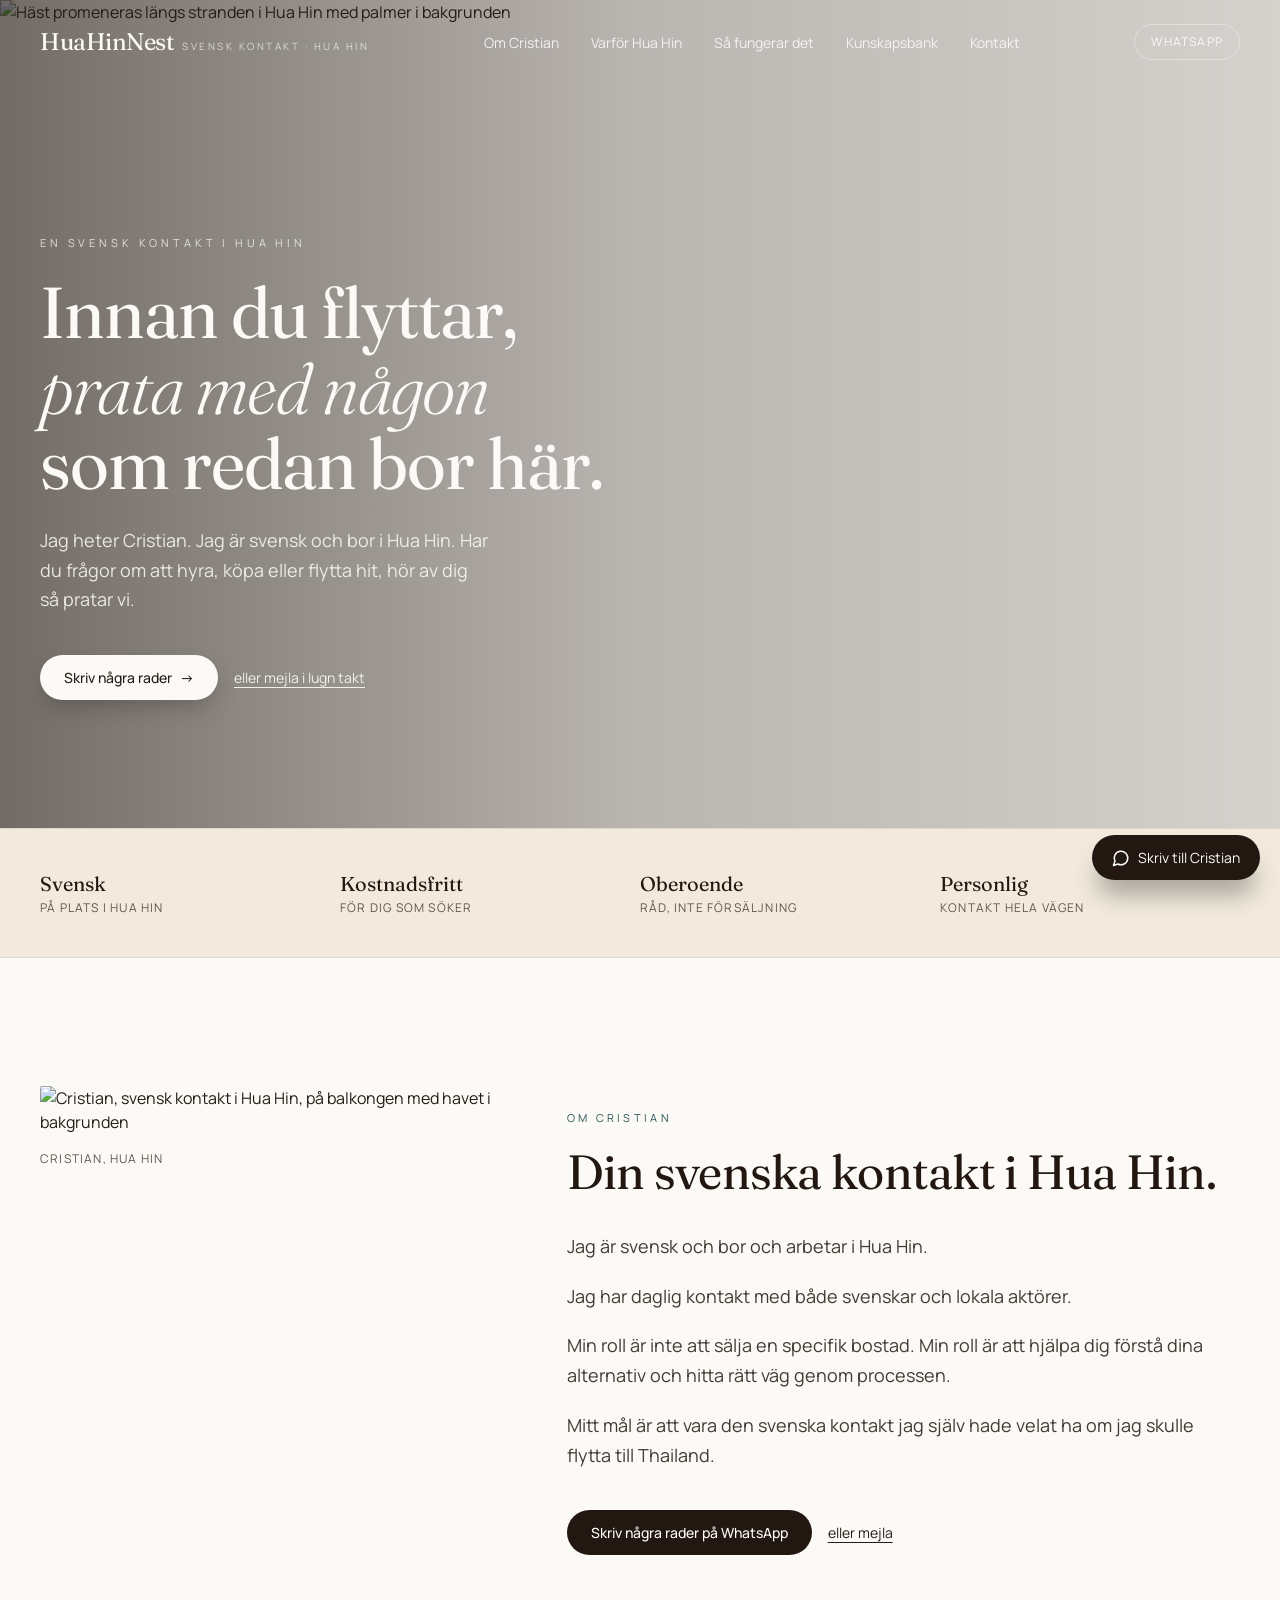
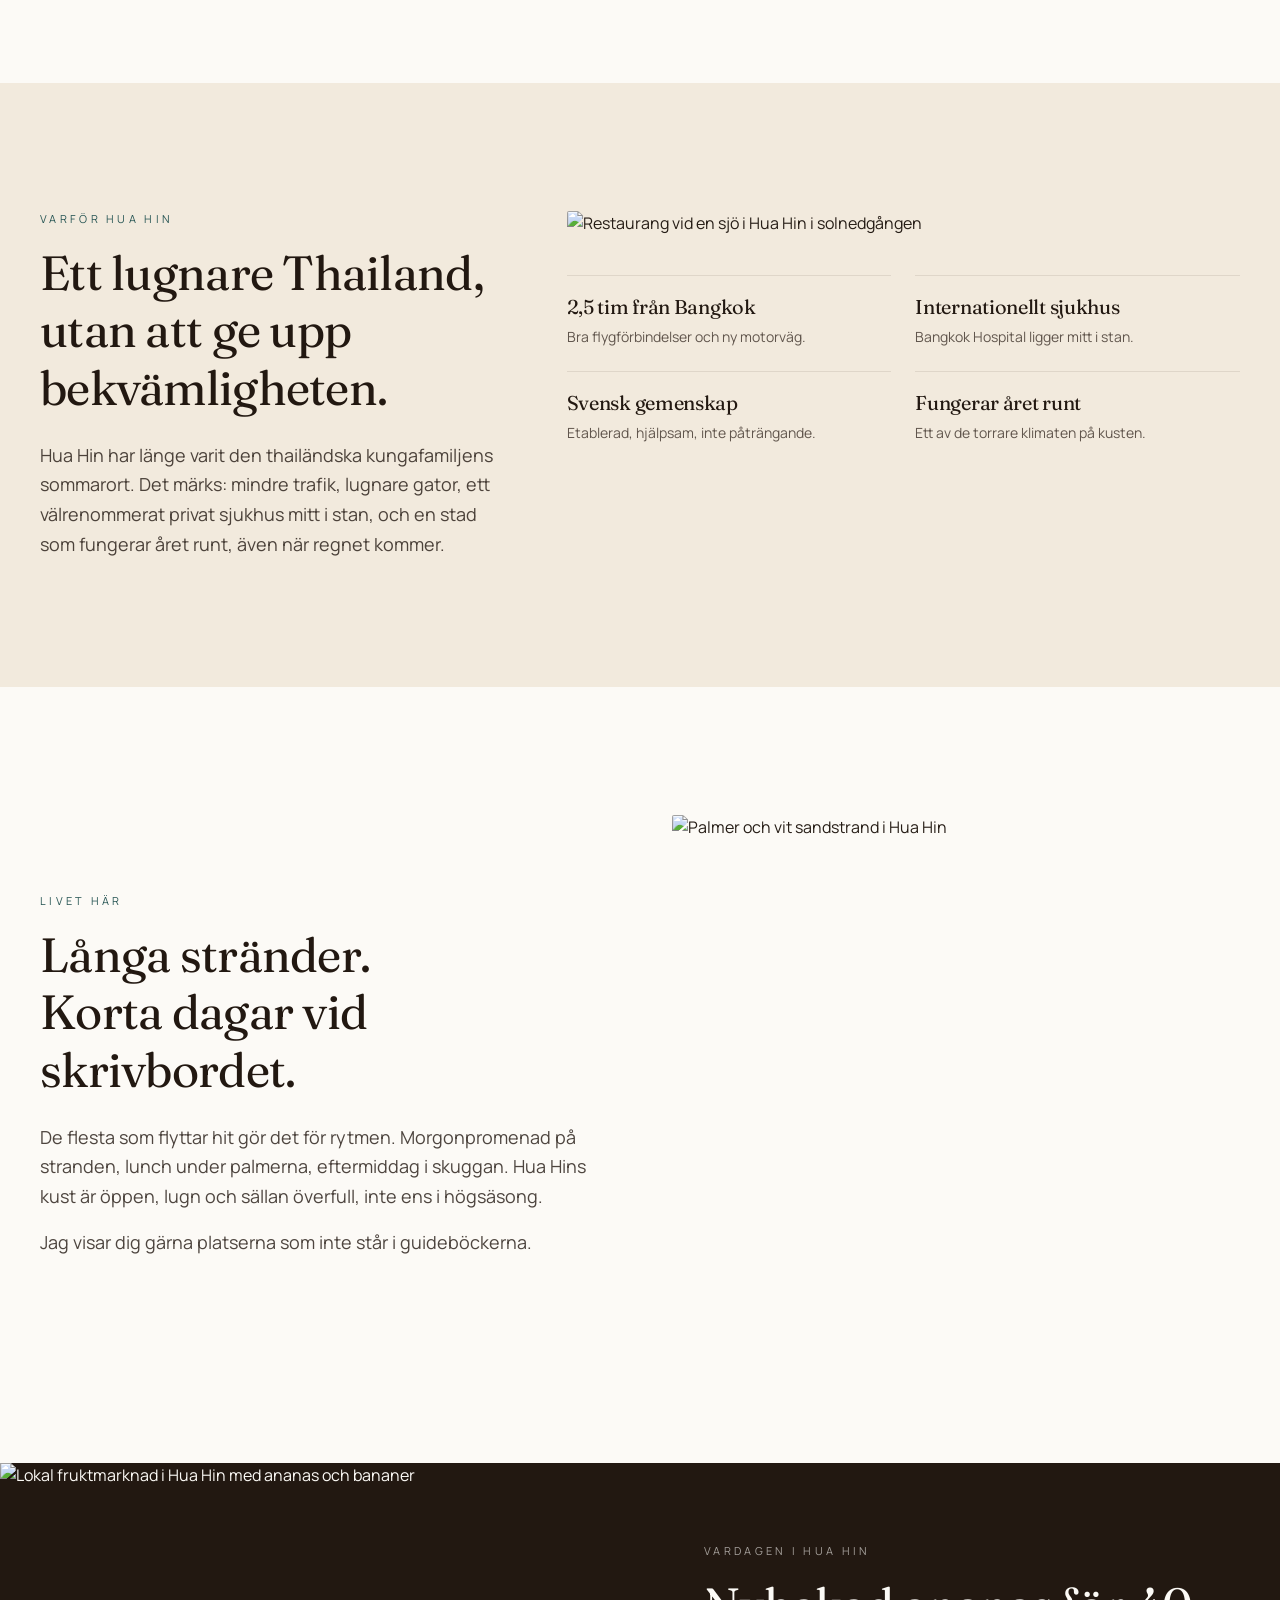
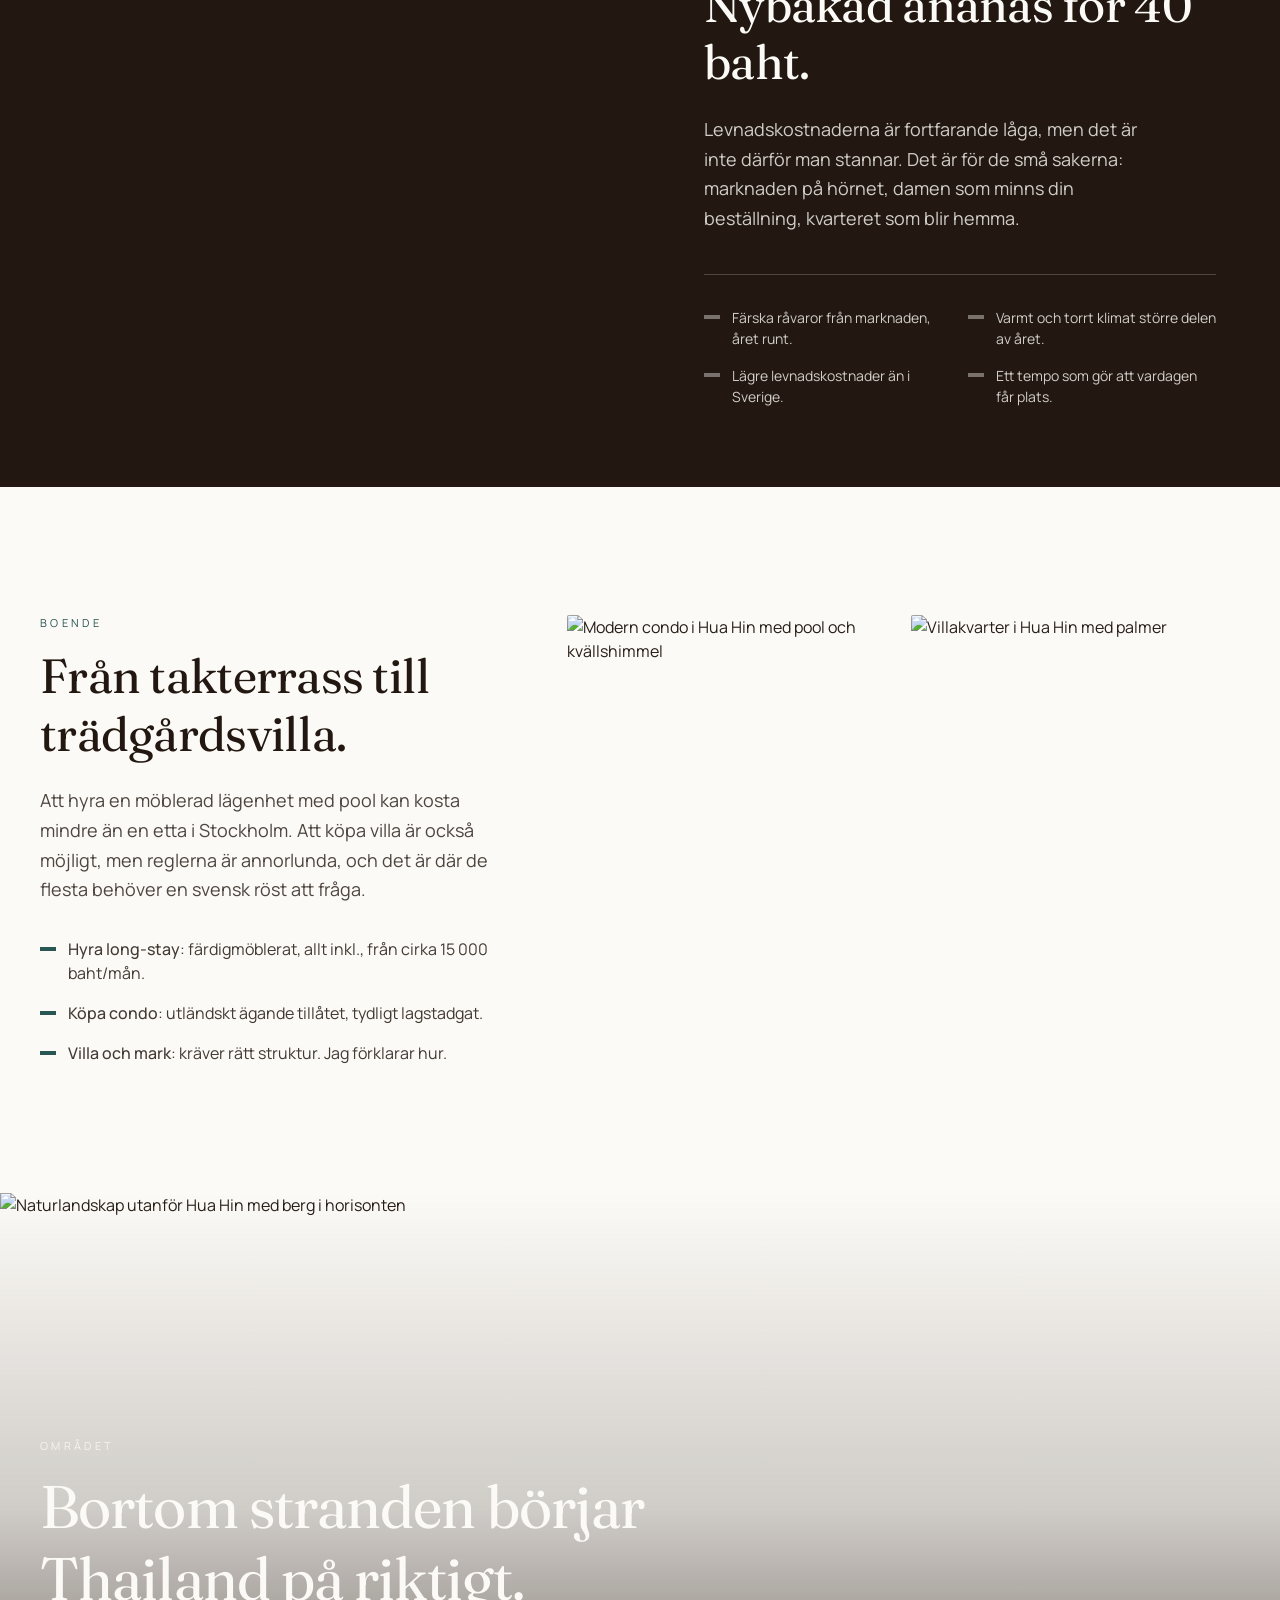
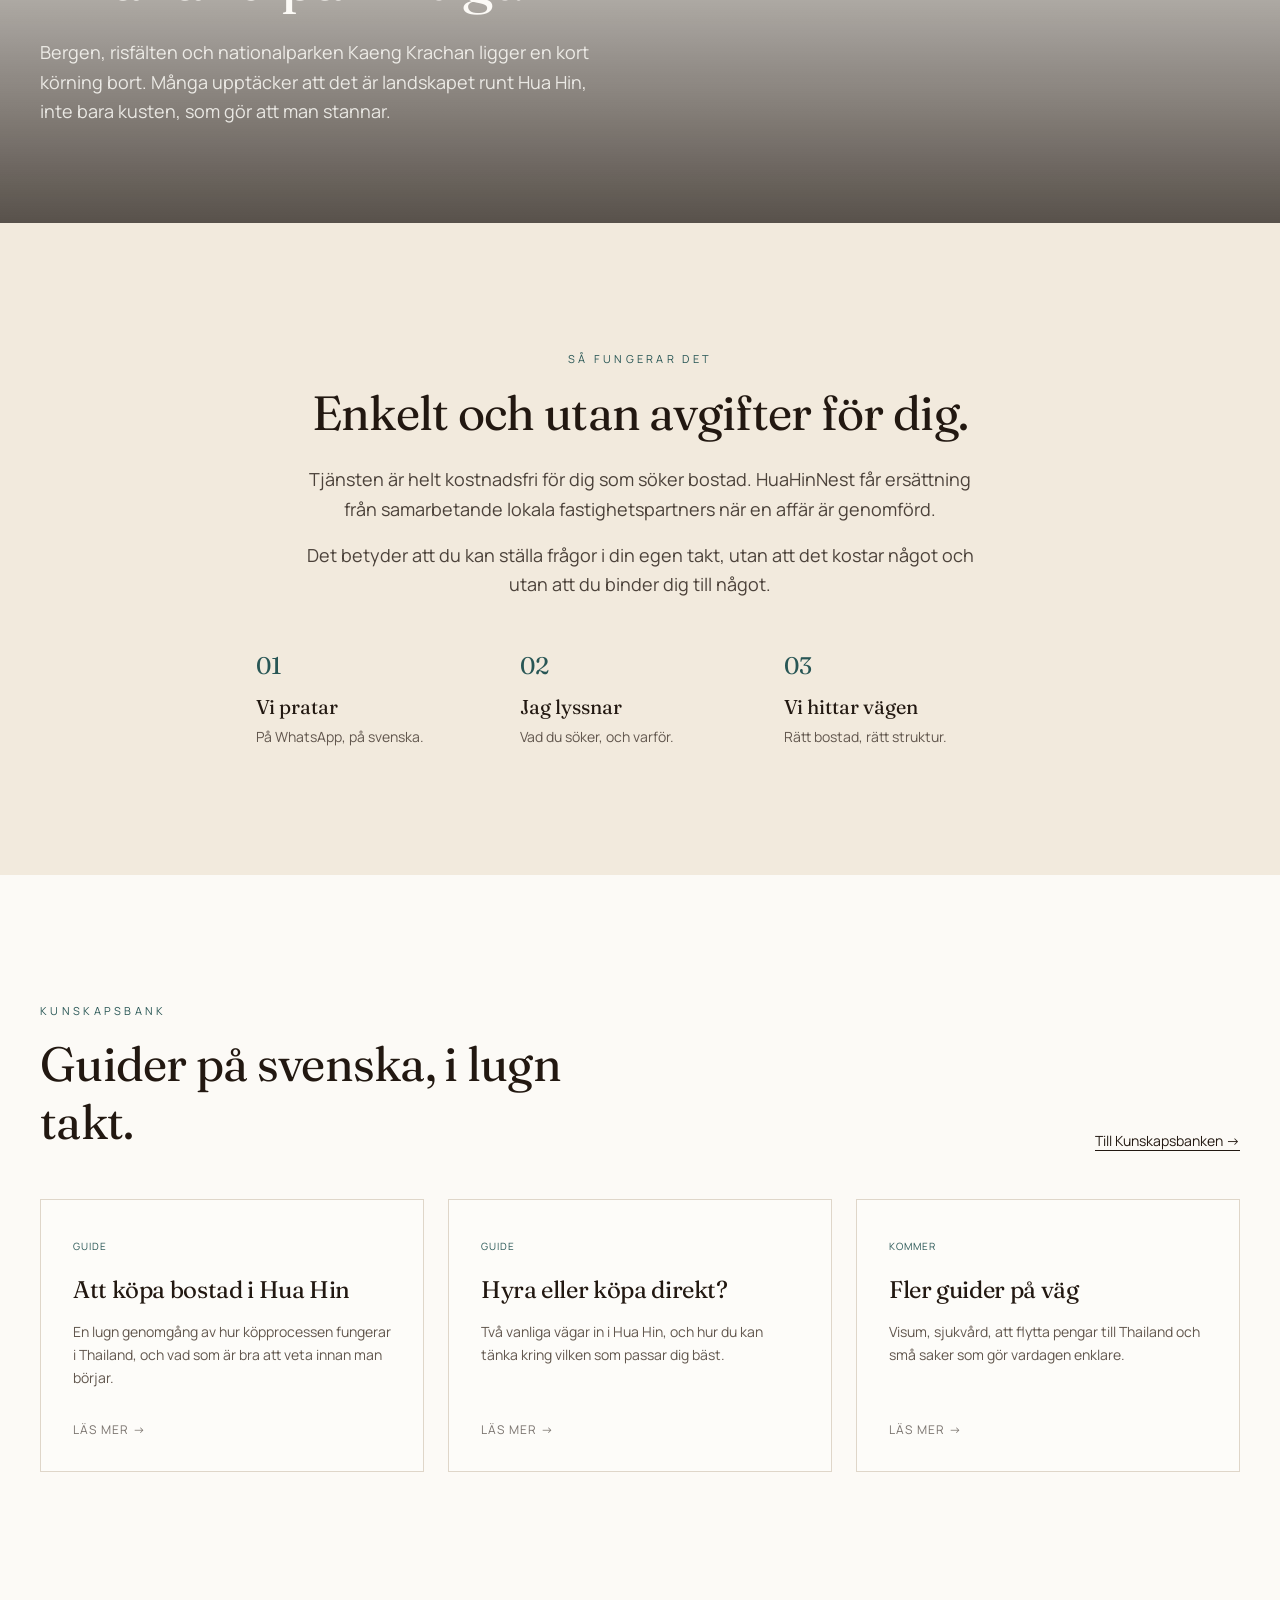
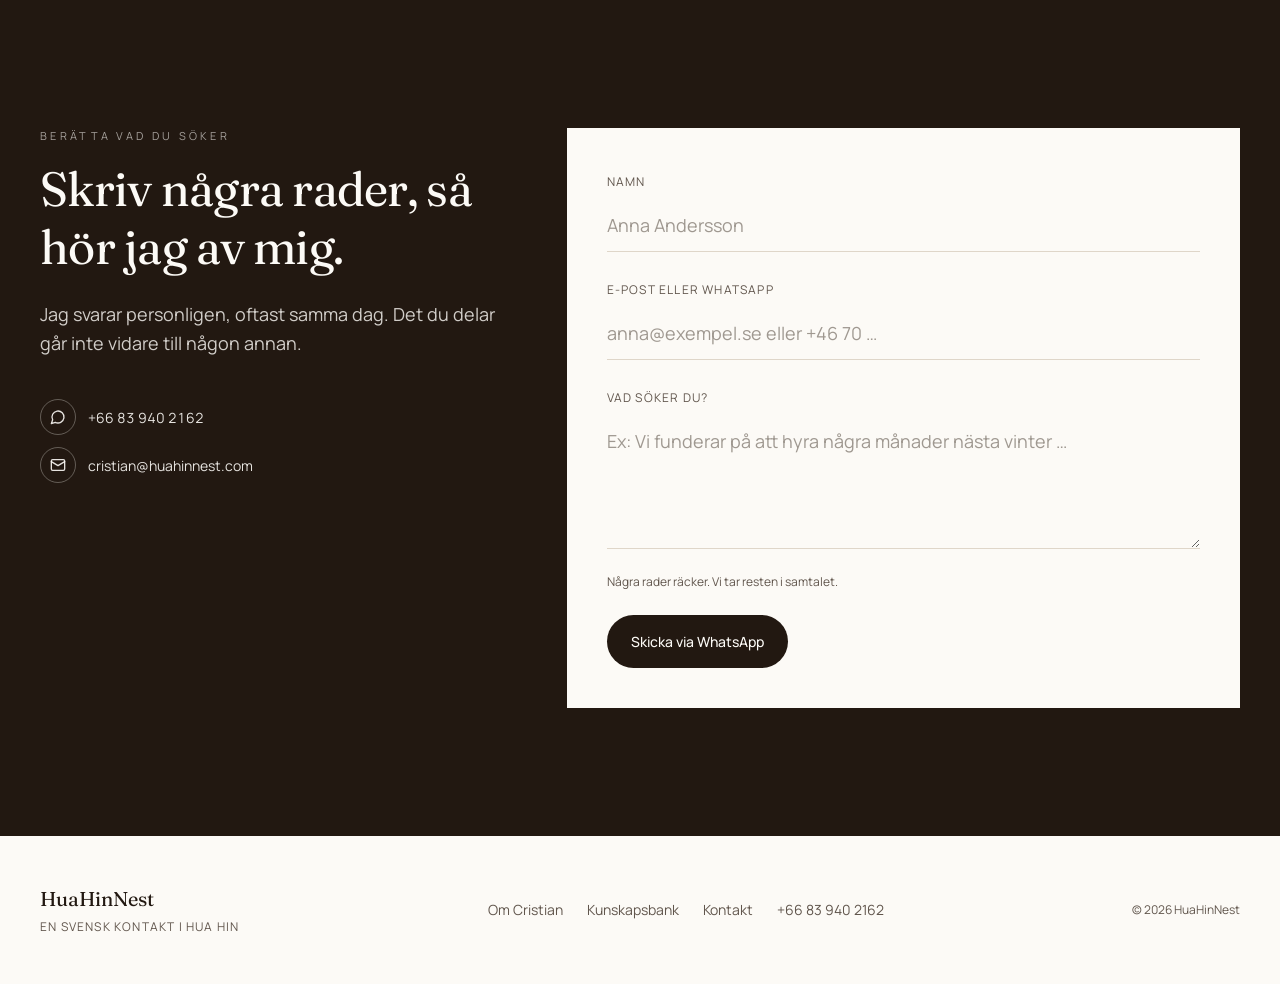
==== index.html @ 3b97e335 "Add files via upload" ====
<!doctype html>
<html lang="sv">
<head>
  <meta charset="utf-8">
  <meta name="viewport" content="width=device-width, initial-scale=1">
  <title>HuaHinNest – Din svenska kontakt i Hua Hin</title>
  <meta name="description" content="En svensk kontakt på plats i Hua Hin. Personlig vägledning för dig som funderar på att flytta, hyra eller köpa bostad i Thailand. Kostnadsfritt för dig som söker.">
  <meta name="author" content="HuaHinNest">

  <meta property="og:title" content="HuaHinNest – Din svenska kontakt i Hua Hin">
  <meta property="og:description" content="En svensk kontakt på plats i Hua Hin. Personlig vägledning för dig som funderar på att flytta, hyra eller köpa bostad i Thailand. Kostnadsfritt för dig som söker.">
  <meta property="og:type" content="website">
  <meta property="og:image" content="https://huahinnest.onrender.com/images/hero-horse-beach.jpg">
  <meta name="twitter:card" content="summary_large_image">
  <meta name="twitter:image" content="https://huahinnest.onrender.com/images/hero-horse-beach.jpg">

  <link rel="icon" href="/favicon.ico" type="image/x-icon">
  <link rel="preconnect" href="https://fonts.googleapis.com">
  <link rel="preconnect" href="https://fonts.gstatic.com" crossorigin>
  <link rel="stylesheet" href="https://fonts.googleapis.com/css2?family=Fraunces:opsz,wght@9..144,300;9..144,400;9..144,500;9..144,600&family=Manrope:wght@300;400;500;600;700&display=swap">
  <link rel="stylesheet" href="/css/style.css">
</head>
<body>
<main>

  <!-- ===================== HEADER ===================== -->
  <header class="site-header">
    <div class="wrap site-header__bar">
      <a href="/" class="brand">
        <span class="brand__name">HuaHinNest</span>
        <span class="brand__tag">Svensk kontakt · Hua Hin</span>
      </a>

      <nav class="main-nav" aria-label="Huvudmeny">
        <a href="#om">Om Cristian</a>
        <a href="#varfor">Varför Hua Hin</a>
        <a href="#process">Så fungerar det</a>
        <a href="/kunskapsbank/">Kunskapsbank</a>
        <a href="#kontakt">Kontakt</a>
      </nav>

      <a href="https://wa.me/66839402162" target="_blank" rel="noopener" class="header-wa">WhatsApp</a>

      <button type="button" class="menu-btn" id="menu-btn" aria-label="Öppna meny" aria-expanded="false" aria-controls="mobile-menu">
        <span aria-hidden="true">≡</span>
      </button>
    </div>

    <div class="mobile-menu" id="mobile-menu">
      <nav aria-label="Mobilmeny">
        <a href="#om">Om Cristian</a>
        <a href="#varfor">Varför Hua Hin</a>
        <a href="#process">Så fungerar det</a>
        <a href="/kunskapsbank/">Kunskapsbank</a>
        <a href="#kontakt">Kontakt</a>
        <a href="https://wa.me/66839402162" target="_blank" rel="noopener" class="btn btn--light">Skriv på WhatsApp</a>
      </nav>
    </div>
  </header>

  <!-- ===================== HERO ===================== -->
  <section class="hero">
    <img class="hero__img" src="/images/hero-horse-beach.jpg" alt="Häst promeneras längs stranden i Hua Hin med palmer i bakgrunden" fetchpriority="high">
    <div class="hero__shade"></div>
    <div class="hero__fade"></div>

    <div class="wrap hero__content">
      <div class="hero__text">
        <p class="hero__eyebrow">En svensk kontakt i Hua Hin</p>
        <h1>
          Innan du flyttar,<br>
          <em>prata med någon</em><br>
          som redan bor här.
        </h1>
        <p class="hero__lead">
          Jag heter Cristian. Jag är svensk och bor i Hua Hin. Har du frågor om att hyra,
          köpa eller flytta hit, hör av dig så pratar vi.
        </p>
        <div class="hero__actions">
          <a href="https://wa.me/66839402162" target="_blank" rel="noopener" class="btn btn--light">
            Skriv några rader <span aria-hidden="true">→</span>
          </a>
          <a href="mailto:cristian@huahinnest.com?subject=Fr%C3%A5ga%20om%20Hua%20Hin" class="link-underline">eller mejla i lugn takt</a>
        </div>
      </div>
    </div>
  </section>

  <!-- ===================== FÖRTROENDERAD ===================== -->
  <section class="trust bg-sand">
    <div class="wrap trust__grid">
      <div><span class="trust__k">Svensk</span><span class="trust__v">på plats i Hua Hin</span></div>
      <div><span class="trust__k">Kostnadsfritt</span><span class="trust__v">för dig som söker</span></div>
      <div><span class="trust__k">Oberoende</span><span class="trust__v">råd, inte försäljning</span></div>
      <div><span class="trust__k">Personlig</span><span class="trust__v">kontakt hela vägen</span></div>
    </div>
  </section>

  <!-- ===================== OM CRISTIAN ===================== -->
  <section id="om" class="wrap section">
    <div class="grid-12">
      <div class="col-5">
        <div class="about__img">
          <img src="/images/cristian-portrait.jpg" alt="Cristian, svensk kontakt i Hua Hin, på balkongen med havet i bakgrunden" loading="lazy">
        </div>
        <p class="about__caption">Cristian, Hua Hin</p>
      </div>

      <div class="col-7 about__text">
        <p class="eyebrow">Om Cristian</p>
        <h2 class="title">Din svenska kontakt i Hua Hin.</h2>
        <div class="about__body">
          <p>Jag är svensk och bor och arbetar i Hua Hin.</p>
          <p>Jag har daglig kontakt med både svenskar och lokala aktörer.</p>
          <p>
            Min roll är inte att sälja en specifik bostad. Min roll är att hjälpa dig förstå
            dina alternativ och hitta rätt väg genom processen.
          </p>
          <p>
            Mitt mål är att vara den svenska kontakt jag själv hade velat ha om jag skulle
            flytta till Thailand.
          </p>
        </div>
        <div class="about__actions">
          <a href="https://wa.me/66839402162" target="_blank" rel="noopener" class="btn btn--ink">Skriv några rader på WhatsApp</a>
          <a href="mailto:cristian@huahinnest.com" class="link-underline" style="padding: 0.75rem 0;">eller mejla</a>
        </div>
      </div>
    </div>
  </section>

  <!-- ===================== VARFÖR HUA HIN ===================== -->
  <section id="varfor" class="bg-sand">
    <div class="wrap section grid-12">
      <div class="col-5 why__intro">
        <p class="eyebrow">Varför Hua Hin</p>
        <h2 class="title">Ett lugnare Thailand, utan att ge upp bekvämligheten.</h2>
        <p class="lead">
          Hua Hin har länge varit den thailändska kungafamiljens sommarort. Det märks:
          mindre trafik, lugnare gator, ett välrenommerat privat sjukhus mitt i stan, och
          en stad som fungerar året runt, även när regnet kommer.
        </p>
      </div>

      <div class="col-7">
        <div class="why__img">
          <img src="/images/lake-restaurant.jpg" alt="Restaurang vid en sjö i Hua Hin i solnedgången" loading="lazy">
        </div>
        <div class="facts">
          <div class="facts__item">
            <h3>2,5 tim från Bangkok</h3>
            <p>Bra flygförbindelser och ny motorväg.</p>
          </div>
          <div class="facts__item">
            <h3>Internationellt sjukhus</h3>
            <p>Bangkok Hospital ligger mitt i stan.</p>
          </div>
          <div class="facts__item">
            <h3>Svensk gemenskap</h3>
            <p>Etablerad, hjälpsam, inte påträngande.</p>
          </div>
          <div class="facts__item">
            <h3>Fungerar året runt</h3>
            <p>Ett av de torrare klimaten på kusten.</p>
          </div>
        </div>
      </div>
    </div>
  </section>

  <!-- ===================== LIVET HÄR ===================== -->
  <section class="wrap section">
    <div class="lifestyle">
      <div class="lifestyle__text">
        <p class="eyebrow">Livet här</p>
        <h2 class="title">Långa stränder.<br>Korta dagar vid skrivbordet.</h2>
        <p class="lead">
          De flesta som flyttar hit gör det för rytmen. Morgonpromenad på stranden, lunch
          under palmerna, eftermiddag i skuggan. Hua Hins kust är öppen, lugn och sällan
          överfull, inte ens i högsäsong.
        </p>
        <p class="lead">Jag visar dig gärna platserna som inte står i guideböckerna.</p>
      </div>
      <div class="lifestyle__img">
        <img src="/images/palm-beach.jpg" alt="Palmer och vit sandstrand i Hua Hin" loading="lazy">
      </div>
    </div>
  </section>

  <!-- ===================== VARDAGEN ===================== -->
  <section class="bg-ink">
    <div class="everyday">
      <div class="everyday__img">
        <img src="/images/fruit-market.jpg" alt="Lokal fruktmarknad i Hua Hin med ananas och bananer" loading="lazy">
      </div>
      <div class="everyday__text">
        <div>
          <p class="eyebrow eyebrow--light">Vardagen i Hua Hin</p>
          <h2 class="title">Nybakad ananas för 40 baht.</h2>
          <p class="lead">
            Levnadskostnaderna är fortfarande låga, men det är inte därför man stannar.
            Det är för de små sakerna: marknaden på hörnet, damen som minns din beställning,
            kvarteret som blir hemma.
          </p>
          <ul class="dash-list">
            <li>Färska råvaror från marknaden, året runt.</li>
            <li>Varmt och torrt klimat större delen av året.</li>
            <li>Lägre levnadskostnader än i Sverige.</li>
            <li>Ett tempo som gör att vardagen får plats.</li>
          </ul>
        </div>
      </div>
    </div>
  </section>

  <!-- ===================== BOENDE ===================== -->
  <section class="wrap section">
    <div class="grid-12">
      <div class="col-5">
        <p class="eyebrow">Boende</p>
        <h2 class="title">Från takterrass till trädgårdsvilla.</h2>
        <p class="lead">
          Att hyra en möblerad lägenhet med pool kan kosta mindre än en etta i Stockholm.
          Att köpa villa är också möjligt, men reglerna är annorlunda, och det är där de
          flesta behöver en svensk röst att fråga.
        </p>
        <ul class="living-list">
          <li><span><strong>Hyra long-stay</strong>: färdigmöblerat, allt inkl., från cirka 15 000 baht/mån.</span></li>
          <li><span><strong>Köpa condo</strong>: utländskt ägande tillåtet, tydligt lagstadgat.</span></li>
          <li><span><strong>Villa och mark</strong>: kräver rätt struktur. Jag förklarar hur.</span></li>
        </ul>
      </div>
      <div class="col-7">
        <div class="living-photos">
          <img src="/images/condo.jpg" alt="Modern condo i Hua Hin med pool och kvällshimmel" loading="lazy">
          <img src="/images/villa-street.jpg" alt="Villakvarter i Hua Hin med palmer" loading="lazy">
        </div>
      </div>
    </div>
  </section>

  <!-- ===================== OMRÅDET ===================== -->
  <section id="omrade" class="area">
    <img class="area__img" src="/images/nature-mountain.jpg" alt="Naturlandskap utanför Hua Hin med berg i horisonten" loading="lazy">
    <div class="area__fade"></div>
    <div class="wrap area__content">
      <div class="area__text">
        <p class="eyebrow">Området</p>
        <h2 class="title">Bortom stranden börjar Thailand på riktigt.</h2>
        <p class="lead">
          Bergen, risfälten och nationalparken Kaeng Krachan ligger en kort körning bort.
          Många upptäcker att det är landskapet runt Hua Hin, inte bara kusten, som gör att
          man stannar.
        </p>
      </div>
    </div>
  </section>

  <!-- ===================== SÅ FUNGERAR DET ===================== -->
  <section id="process" class="bg-sand">
    <div class="process section">
      <p class="eyebrow">Så fungerar det</p>
      <h2 class="title">Enkelt och utan avgifter för dig.</h2>
      <p class="lead">
        Tjänsten är helt kostnadsfri för dig som söker bostad. HuaHinNest får ersättning
        från samarbetande lokala fastighetspartners när en affär är genomförd.
      </p>
      <p class="lead">
        Det betyder att du kan ställa frågor i din egen takt, utan att det kostar något
        och utan att du binder dig till något.
      </p>
      <div class="steps">
        <div>
          <div class="steps__n">01</div>
          <div class="steps__t">Vi pratar</div>
          <div class="steps__d">På WhatsApp, på svenska.</div>
        </div>
        <div>
          <div class="steps__n">02</div>
          <div class="steps__t">Jag lyssnar</div>
          <div class="steps__d">Vad du söker, och varför.</div>
        </div>
        <div>
          <div class="steps__n">03</div>
          <div class="steps__t">Vi hittar vägen</div>
          <div class="steps__d">Rätt bostad, rätt struktur.</div>
        </div>
      </div>
    </div>
  </section>

  <!-- ===================== KUNSKAPSBANK ===================== -->
  <section class="wrap section">
    <div class="kb-head">
      <div>
        <p class="eyebrow">Kunskapsbank</p>
        <h2 class="title">Guider på svenska, i lugn takt.</h2>
      </div>
      <a href="/kunskapsbank/" class="link-underline">Till Kunskapsbanken →</a>
    </div>

    <div class="cards">
      <a href="/kunskapsbank/kopa-bostad-i-hua-hin/" class="card">
        <div>
          <span class="card__tag">Guide</span>
          <h3>Att köpa bostad i Hua Hin</h3>
          <p>En lugn genomgång av hur köpprocessen fungerar i Thailand, och vad som är bra att veta innan man börjar.</p>
        </div>
        <span class="card__more">Läs mer →</span>
      </a>
      <a href="/kunskapsbank/hyra-eller-kopa/" class="card">
        <div>
          <span class="card__tag">Guide</span>
          <h3>Hyra eller köpa direkt?</h3>
          <p>Två vanliga vägar in i Hua Hin, och hur du kan tänka kring vilken som passar dig bäst.</p>
        </div>
        <span class="card__more">Läs mer →</span>
      </a>
      <a href="/kunskapsbank/" class="card">
        <div>
          <span class="card__tag">Kommer</span>
          <h3>Fler guider på väg</h3>
          <p>Visum, sjukvård, att flytta pengar till Thailand och små saker som gör vardagen enklare.</p>
        </div>
        <span class="card__more">Läs mer →</span>
      </a>
    </div>
  </section>

  <!-- ===================== KONTAKT ===================== -->
  <section id="kontakt" class="bg-ink">
    <div class="wrap section grid-12">
      <div class="col-5">
        <p class="eyebrow eyebrow--light">Berätta vad du söker</p>
        <h2 class="title">Skriv några rader, så hör jag av mig.</h2>
        <p class="lead">
          Jag svarar personligen, oftast samma dag. Det du delar går inte vidare till någon annan.
        </p>
        <div class="contact-links">
          <a href="https://wa.me/66839402162" target="_blank" rel="noopener">
            <span class="contact-links__icon" aria-hidden="true">
              <svg viewBox="0 0 24 24" fill="none" stroke="currentColor" stroke-width="2" stroke-linecap="round" stroke-linejoin="round"><path d="M7.9 20A9 9 0 1 0 4 16.1L2 22Z"/></svg>
            </span>
            <span class="tabular">+66 83 940 2162</span>
          </a>
          <a href="mailto:cristian@huahinnest.com">
            <span class="contact-links__icon" aria-hidden="true">
              <svg viewBox="0 0 24 24" fill="none" stroke="currentColor" stroke-width="2" stroke-linecap="round" stroke-linejoin="round"><rect x="2" y="4" width="20" height="16" rx="2"/><path d="m22 7-10 6L2 7"/></svg>
            </span>
            <span>cristian@huahinnest.com</span>
          </a>
        </div>
      </div>

      <div class="col-7">
        <form class="form" id="contact-form">
          <div class="form__field">
            <label for="f-name">Namn</label>
            <input id="f-name" name="name" type="text" autocomplete="name" required placeholder="Anna Andersson">
          </div>
          <div class="form__field">
            <label for="f-contact">E-post eller WhatsApp</label>
            <input id="f-contact" name="contact" type="text" required placeholder="anna@exempel.se eller +46 70 …">
          </div>
          <div class="form__field">
            <label for="f-looking">Vad söker du?</label>
            <textarea id="f-looking" name="looking" rows="4" required placeholder="Ex: Vi funderar på att hyra några månader nästa vinter …"></textarea>
          </div>
          <p class="form__note">Några rader räcker. Vi tar resten i samtalet.</p>
          <button type="submit" class="btn btn--ink" id="form-submit">Skicka via WhatsApp</button>
        </form>
      </div>
    </div>
  </section>

  <!-- ===================== FOOTER ===================== -->
  <footer>
    <div class="wrap site-footer">
      <div>
        <div class="site-footer__brand">HuaHinNest</div>
        <div class="site-footer__tag">En svensk kontakt i Hua Hin</div>
      </div>
      <div class="site-footer__links">
        <a href="#om">Om Cristian</a>
        <a href="/kunskapsbank/">Kunskapsbank</a>
        <a href="#kontakt">Kontakt</a>
        <a href="https://wa.me/66839402162" target="_blank" rel="noopener">+66 83 940 2162</a>
      </div>
      <div class="site-footer__copy">© <span data-year>2026</span> HuaHinNest</div>
    </div>
  </footer>

  <!-- ===================== FLYTANDE WHATSAPP ===================== -->
  <a href="https://wa.me/66839402162" target="_blank" rel="noopener" class="float-wa" aria-label="Chatta med Cristian på WhatsApp">
    <svg viewBox="0 0 24 24" fill="none" stroke="currentColor" stroke-width="2" stroke-linecap="round" stroke-linejoin="round" aria-hidden="true"><path d="M7.9 20A9 9 0 1 0 4 16.1L2 22Z"/></svg>
    <span class="float-wa__label">Skriv till Cristian</span>
  </a>

</main>
<script src="/js/main.js"></script>
</body>
</html>
---- css/style.css ----
/* =========================================================
   HuaHinNest – style.css
   Varm skandinavisk palett: off-white, djup ink, havsgrön, sand
   ========================================================= */

:root {
  --background: oklch(0.985 0.006 85);
  --foreground: oklch(0.24 0.02 60);
  --ink: oklch(0.22 0.02 60);
  --sand: oklch(0.94 0.02 80);
  --card: oklch(0.99 0.004 85);
  --muted: oklch(0.46 0.02 60);
  --accent: oklch(0.42 0.05 195);
  --border: oklch(0.88 0.02 75);

  --font-display: "Fraunces", ui-serif, Georgia, serif;
  --font-sans: "Manrope", ui-sans-serif, system-ui, sans-serif;

  --ease: cubic-bezier(0.4, 0, 0.2, 1);
}

/* ---------- Bas ---------- */
*,
*::before,
*::after {
  box-sizing: border-box;
  margin: 0;
  padding: 0;
  border: 0 solid var(--border);
}

html {
  -webkit-text-size-adjust: 100%;
  scroll-behavior: smooth;
}

body {
  background: var(--background);
  color: var(--foreground);
  font-family: var(--font-sans);
  font-feature-settings: "ss01", "cv11";
  line-height: 1.5;
  -webkit-font-smoothing: antialiased;
}

h1, h2, h3, h4 {
  font-family: var(--font-display);
  font-weight: 400;
  letter-spacing: -0.015em;
}

img {
  display: block;
  max-width: 100%;
}

a {
  color: inherit;
  text-decoration: none;
}

button,
input,
textarea {
  font: inherit;
  color: inherit;
  background: none;
}

ul {
  list-style: none;
}

:focus-visible {
  outline: 2px solid var(--accent);
  outline-offset: 3px;
}

.sr-only {
  position: absolute;
  width: 1px;
  height: 1px;
  overflow: hidden;
  clip: rect(0, 0, 0, 0);
  white-space: nowrap;
}

@media (prefers-reduced-motion: reduce) {
  html { scroll-behavior: auto; }
  * { transition: none !important; }
}

/* ---------- Layout ---------- */
.wrap {
  max-width: 80rem;
  margin: 0 auto;
  padding-left: 1.5rem;
  padding-right: 1.5rem;
}

.section {
  padding-top: 6rem;
  padding-bottom: 6rem;
}

.bg-sand { background: var(--sand); }
.bg-ink { background: var(--ink); color: var(--background); }

.grid-12 {
  display: grid;
  gap: 3rem;
}

@media (min-width: 768px) {
  .wrap { padding-left: 2.5rem; padding-right: 2.5rem; }
  .section { padding-top: 8rem; padding-bottom: 8rem; }
  .grid-12 { grid-template-columns: repeat(12, minmax(0, 1fr)); gap: 4rem; }
  .col-5 { grid-column: span 5 / span 5; }
  .col-7 { grid-column: span 7 / span 7; }
}

/* ---------- Typografi ---------- */
.eyebrow {
  font-size: 11px;
  text-transform: uppercase;
  letter-spacing: 0.3em;
  color: var(--accent);
}

.eyebrow--light { color: oklch(0.985 0.006 85 / 0.6); }

.title {
  margin-top: 1rem;
  font-size: 2.25rem;
  line-height: 1.2;
  color: var(--ink);
}

.bg-ink .title,
.area .title { color: var(--background); }

.lead {
  margin-top: 1.5rem;
  font-size: 1.125rem;
  line-height: 1.65;
  color: oklch(0.22 0.02 60 / 0.8);
}

.lead + .lead { margin-top: 1rem; }

.bg-ink .lead { color: oklch(0.985 0.006 85 / 0.8); }

@media (min-width: 768px) {
  .title { font-size: 3rem; }
}

/* ---------- Knappar och länkar ---------- */
.btn {
  display: inline-flex;
  align-items: center;
  justify-content: center;
  gap: 0.5rem;
  padding: 0.75rem 1.5rem;
  border-radius: 999px;
  font-size: 0.875rem;
  font-weight: 500;
  cursor: pointer;
  transition: background-color 0.2s var(--ease), color 0.2s var(--ease);
}

.btn--light {
  background: var(--background);
  color: var(--foreground);
  box-shadow: 0 10px 25px -5px oklch(0 0 0 / 0.25);
}
.btn--light:hover { background: oklch(0.985 0.006 85 / 0.9); }

.btn--ink {
  background: var(--ink);
  color: var(--background);
}
.btn--ink:hover { background: oklch(0.22 0.02 60 / 0.9); }

.link-underline {
  font-size: 0.875rem;
  text-decoration: underline;
  text-underline-offset: 4px;
}

/* =========================================================
   Header
   ========================================================= */
.site-header {
  position: absolute;
  top: 0;
  left: 0;
  right: 0;
  z-index: 30;
}

.site-header__bar {
  display: flex;
  align-items: center;
  justify-content: space-between;
  gap: 1.5rem;
  padding-top: 1.5rem;
  padding-bottom: 1.5rem;
}

.brand {
  display: flex;
  align-items: baseline;
  gap: 0.5rem;
  color: var(--background);
  white-space: nowrap;
}

.brand__name {
  font-family: var(--font-display);
  font-size: 1.5rem;
  letter-spacing: -0.02em;
}

.brand__tag {
  display: none;
  font-size: 10px;
  text-transform: uppercase;
  letter-spacing: 0.25em;
  opacity: 0.7;
}

.main-nav {
  display: none;
  align-items: center;
  gap: 2rem;
  font-size: 0.875rem;
  color: oklch(0.985 0.006 85 / 0.9);
}

.main-nav a {
  white-space: nowrap;
  transition: color 0.2s var(--ease);
}
.main-nav a:hover { color: var(--background); }

.header-wa {
  display: none;
  padding: 0.5rem 1rem;
  border: 1px solid oklch(0.985 0.006 85 / 0.4);
  border-radius: 999px;
  font-size: 0.75rem;
  text-transform: uppercase;
  letter-spacing: 0.1em;
  color: var(--background);
  white-space: nowrap;
  transition: background-color 0.2s var(--ease), color 0.2s var(--ease);
}
.header-wa:hover {
  background: var(--background);
  color: var(--foreground);
}

.menu-btn {
  display: inline-flex;
  align-items: center;
  justify-content: center;
  width: 2.5rem;
  height: 2.5rem;
  border: 1px solid oklch(0.985 0.006 85 / 0.4);
  border-radius: 999px;
  color: var(--background);
  font-size: 1.125rem;
  line-height: 1;
  cursor: pointer;
}

.mobile-menu {
  display: none;
  margin: 0 1rem;
  padding: 1.5rem;
  border-radius: 2px;
  background: oklch(0.22 0.02 60 / 0.95);
  color: var(--background);
  box-shadow: 0 20px 25px -5px oklch(0 0 0 / 0.3);
  backdrop-filter: blur(8px);
}

.mobile-menu.is-open { display: block; }

.mobile-menu nav {
  display: flex;
  flex-direction: column;
  gap: 1rem;
  font-size: 1rem;
}

.mobile-menu nav a:not(.btn) {
  padding-bottom: 0.75rem;
  border-bottom: 1px solid oklch(0.985 0.006 85 / 0.1);
}

.mobile-menu .btn { margin-top: 0.5rem; padding: 0.75rem 1.25rem; }

@media (min-width: 1024px) {
  .main-nav,
  .header-wa { display: flex; }
  .menu-btn,
  .mobile-menu,
  .mobile-menu.is-open { display: none; }
}

@media (min-width: 1280px) {
  .brand__tag { display: inline; }
}

/* =========================================================
   Hero
   ========================================================= */
.hero {
  position: relative;
  min-height: 92vh;
  overflow: hidden;
}

.hero__img,
.hero__shade,
.hero__fade {
  position: absolute;
  inset: 0;
  width: 100%;
  height: 100%;
}

.hero__img { object-fit: cover; object-position: right; }
.hero__shade { background: oklch(0.22 0.02 60 / 0.18); }
.hero__fade {
  background: linear-gradient(
    to right,
    oklch(0.22 0.02 60 / 0.55),
    oklch(0.22 0.02 60 / 0.15) 50%,
    transparent
  );
}

.hero__content {
  position: relative;
  z-index: 10;
  display: flex;
  flex-direction: column;
  justify-content: flex-end;
  min-height: 92vh;
  padding-top: 8rem;
  padding-bottom: 6rem;
}

.hero__text {
  max-width: 36rem;
  color: var(--background);
}

.hero__eyebrow {
  margin-bottom: 1.5rem;
  font-size: 11px;
  text-transform: uppercase;
  letter-spacing: 0.35em;
  color: oklch(0.985 0.006 85 / 0.8);
}

.hero h1 {
  font-size: 2.6rem;
  line-height: 1.05;
}

.hero h1 em {
  font-style: italic;
  font-weight: 300;
}

.hero__lead {
  max-width: 28rem;
  margin-top: 1.5rem;
  font-size: 15px;
  line-height: 1.65;
  color: oklch(0.985 0.006 85 / 0.85);
}

.hero__actions {
  display: flex;
  flex-wrap: wrap;
  align-items: center;
  gap: 1rem;
  margin-top: 2rem;
}

.hero__actions .link-underline { color: oklch(0.985 0.006 85 / 0.9); }
.hero__actions .link-underline:hover { color: var(--background); }

@media (min-width: 640px) {
  .hero h1 { font-size: 3rem; }
}

@media (min-width: 768px) {
  .hero__content { padding-top: 10rem; padding-bottom: 8rem; }
  .hero h1 { font-size: 4.5rem; }
  .hero__lead { font-size: 1.125rem; }
  .hero__actions { margin-top: 2.5rem; }
}

/* =========================================================
   Förtroenderad
   ========================================================= */
.trust {
  border-top: 1px solid var(--border);
  border-bottom: 1px solid var(--border);
}

.trust__grid {
  display: grid;
  grid-template-columns: repeat(2, minmax(0, 1fr));
  row-gap: 1.5rem;
  padding-top: 2.5rem;
  padding-bottom: 2.5rem;
}

.trust__k {
  display: block;
  font-family: var(--font-display);
  font-size: 1.25rem;
  color: var(--ink);
}

.trust__v {
  display: block;
  font-size: 0.75rem;
  text-transform: uppercase;
  letter-spacing: 0.1em;
  color: var(--muted);
}

@media (min-width: 768px) {
  .trust__grid { grid-template-columns: repeat(4, minmax(0, 1fr)); }
}

/* =========================================================
   Om Cristian
   ========================================================= */
.about__img {
  overflow: hidden;
  border-radius: 2px;
}

.about__img img {
  width: 100%;
  height: 100%;
  object-fit: cover;
}

.about__caption {
  margin-top: 1rem;
  font-size: 0.75rem;
  text-transform: uppercase;
  letter-spacing: 0.1em;
  color: var(--muted);
}

.about__body {
  margin-top: 2rem;
  font-size: 1.125rem;
  line-height: 1.65;
  color: oklch(0.22 0.02 60 / 0.85);
}

.about__body p + p { margin-top: 1.25rem; }

.about__actions {
  display: flex;
  flex-wrap: wrap;
  gap: 1rem;
  margin-top: 2.5rem;
}

@media (min-width: 768px) {
  .about__text { padding-top: 1.5rem; }
}

/* =========================================================
   Varför Hua Hin
   ========================================================= */
.why__img {
  overflow: hidden;
  border-radius: 2px;
}

.why__img img {
  width: 100%;
  height: 100%;
  object-fit: cover;
}

.facts {
  display: grid;
  gap: 1.5rem;
  margin-top: 2.5rem;
}

.facts__item {
  padding-top: 1rem;
  border-top: 1px solid var(--border);
}

.facts__item h3 {
  font-size: 1.25rem;
  color: var(--ink);
}

.facts__item p {
  margin-top: 0.25rem;
  font-size: 0.875rem;
  color: var(--muted);
}

@media (min-width: 640px) {
  .facts { grid-template-columns: repeat(2, minmax(0, 1fr)); }
}

@media (min-width: 768px) {
  .why__intro {
    position: sticky;
    top: 6rem;
    align-self: start;
  }
}

/* =========================================================
   Livet här
   ========================================================= */
.lifestyle {
  display: grid;
  gap: 4rem;
}

.lifestyle__img {
  overflow: hidden;
  border-radius: 2px;
}

.lifestyle__img img {
  width: 100%;
  height: 520px;
  object-fit: cover;
}

@media (min-width: 768px) {
  .lifestyle {
    grid-template-columns: repeat(2, minmax(0, 1fr));
    align-items: center;
  }
  .lifestyle__text { order: 1; }
  .lifestyle__img { order: 2; }
}

/* =========================================================
   Vardagen
   ========================================================= */
.everyday {
  display: grid;
  max-width: 80rem;
  margin: 0 auto;
}

.everyday__img {
  position: relative;
  min-height: 360px;
}

.everyday__img img {
  position: absolute;
  inset: 0;
  width: 100%;
  height: 100%;
  object-fit: cover;
}

.everyday__text {
  display: flex;
  align-items: center;
  padding: 5rem 1.5rem;
}

.everyday__text .lead { max-width: 28rem; }

.dash-list {
  display: grid;
  gap: 1rem;
  margin-top: 2.5rem;
  padding-top: 2rem;
  border-top: 1px solid oklch(0.985 0.006 85 / 0.2);
  font-size: 0.875rem;
  color: oklch(0.985 0.006 85 / 0.8);
}

.dash-list li {
  display: flex;
  gap: 0.75rem;
}

.dash-list li::before {
  content: "";
  flex-shrink: 0;
  width: 1rem;
  height: 0.25rem;
  margin-top: 0.5rem;
  background: oklch(0.985 0.006 85 / 0.4);
}

@media (min-width: 640px) {
  .dash-list { grid-template-columns: repeat(2, minmax(0, 1fr)); }
}

@media (min-width: 768px) {
  .everyday { grid-template-columns: repeat(2, minmax(0, 1fr)); }
  .everyday__img { min-height: 560px; }
  .everyday__text { padding: 5rem 4rem; }
}

/* =========================================================
   Boende
   ========================================================= */
.living-list {
  margin-top: 2rem;
  color: oklch(0.22 0.02 60 / 0.85);
}

.living-list li {
  display: flex;
  gap: 0.75rem;
}

.living-list li + li { margin-top: 1rem; }

.living-list li::before {
  content: "";
  flex-shrink: 0;
  width: 1rem;
  height: 0.25rem;
  margin-top: 0.6rem;
  background: var(--accent);
}

.living-list strong { font-weight: 500; }

.living-photos {
  display: grid;
  gap: 1rem;
}

.living-photos img {
  width: 100%;
  height: 18rem;
  border-radius: 2px;
  object-fit: cover;
}

@media (min-width: 640px) {
  .living-photos { grid-template-columns: repeat(2, minmax(0, 1fr)); }
  .living-photos img { height: 24rem; }
}

/* =========================================================
   Området
   ========================================================= */
.area {
  position: relative;
  height: 70vh;
  min-height: 520px;
  overflow: hidden;
}

.area__img,
.area__fade {
  position: absolute;
  inset: 0;
  width: 100%;
  height: 100%;
}

.area__img { object-fit: cover; }

.area__fade {
  background: linear-gradient(
    to top,
    oklch(0.22 0.02 60 / 0.75),
    oklch(0.22 0.02 60 / 0.2) 50%,
    transparent
  );
}

.area__content {
  position: relative;
  z-index: 10;
  display: flex;
  flex-direction: column;
  justify-content: flex-end;
  height: 100%;
  padding-bottom: 4rem;
}

.area__text {
  max-width: 42rem;
  color: var(--background);
}

.area .eyebrow { color: oklch(0.985 0.006 85 / 0.8); }

.area .lead {
  max-width: 36rem;
  color: oklch(0.985 0.006 85 / 0.85);
}

@media (min-width: 768px) {
  .area__content { padding-bottom: 6rem; }
  .area .title { font-size: 3.75rem; }
}

/* =========================================================
   Så fungerar det
   ========================================================= */
.process {
  max-width: 56rem;
  margin: 0 auto;
  padding-left: 1.5rem;
  padding-right: 1.5rem;
  text-align: center;
}

.process .lead {
  max-width: 42rem;
  margin-left: auto;
  margin-right: auto;
}

.process .lead:first-of-type { margin-top: 2rem; }

.steps {
  display: grid;
  gap: 1.5rem;
  max-width: 48rem;
  margin: 3rem auto 0;
  text-align: left;
}

.steps__n {
  font-family: var(--font-display);
  font-size: 1.5rem;
  color: var(--accent);
}

.steps__t {
  margin-top: 0.5rem;
  font-family: var(--font-display);
  font-size: 1.25rem;
  color: var(--ink);
}

.steps__d {
  margin-top: 0.25rem;
  font-size: 0.875rem;
  color: var(--muted);
}

@media (min-width: 640px) {
  .steps { grid-template-columns: repeat(3, minmax(0, 1fr)); }
}

/* =========================================================
   Kunskapsbank (teaser och kort)
   ========================================================= */
.kb-head {
  display: flex;
  flex-direction: column;
  justify-content: space-between;
  gap: 1.5rem;
}

.kb-head > div { max-width: 36rem; }

.kb-head .link-underline { color: var(--ink); }
.kb-head .link-underline:hover { color: var(--accent); }

.cards {
  display: grid;
  gap: 1.5rem;
  margin-top: 3rem;
}

.card {
  display: flex;
  flex-direction: column;
  justify-content: space-between;
  padding: 2rem;
  border: 1px solid var(--border);
  background: var(--card);
  transition: border-color 0.2s var(--ease);
}

.card:hover { border-color: var(--accent); }

.card__tag {
  font-size: 10px;
  text-transform: uppercase;
  letter-spacing: 0.1em;
  color: var(--accent);
}

.card h3 {
  margin-top: 1rem;
  font-size: 1.5rem;
  color: var(--ink);
  transition: color 0.2s var(--ease);
}

.card:hover h3 { color: var(--accent); }

.card p {
  margin-top: 0.75rem;
  font-size: 0.875rem;
  line-height: 1.65;
  color: var(--muted);
}

.card__more {
  margin-top: 2rem;
  font-size: 0.75rem;
  text-transform: uppercase;
  letter-spacing: 0.1em;
  color: oklch(0.22 0.02 60 / 0.6);
}

.card:hover .card__more { color: var(--accent); }

@media (min-width: 768px) {
  .kb-head { flex-direction: row; align-items: flex-end; }
  .cards { grid-template-columns: repeat(3, minmax(0, 1fr)); }
}

/* =========================================================
   Kontakt
   ========================================================= */
.contact-links {
  margin-top: 2.5rem;
  font-size: 0.875rem;
}

.contact-links a {
  display: flex;
  align-items: center;
  gap: 0.75rem;
  color: oklch(0.985 0.006 85 / 0.9);
}

.contact-links a + a { margin-top: 0.75rem; }
.contact-links a:hover { color: var(--background); }

.contact-links__icon {
  display: inline-flex;
  align-items: center;
  justify-content: center;
  width: 2.25rem;
  height: 2.25rem;
  border: 1px solid oklch(0.985 0.006 85 / 0.3);
  border-radius: 999px;
}

.contact-links__icon svg { width: 1rem; height: 1rem; }

.tabular { font-variant-numeric: tabular-nums; }

.form {
  padding: 2rem;
  background: var(--background);
  color: var(--foreground);
}

.form__field + .form__field { margin-top: 1.5rem; }

.form label {
  font-size: 0.75rem;
  text-transform: uppercase;
  letter-spacing: 0.1em;
  color: var(--muted);
}

.form input,
.form textarea {
  display: block;
  width: 100%;
  margin-top: 0.5rem;
  padding: 0.75rem 0;
  border-bottom: 1px solid var(--border);
  font-size: 1.125rem;
  outline: none;
  transition: border-color 0.2s var(--ease);
}

.form textarea { resize: vertical; }

.form input:focus,
.form textarea:focus { border-color: var(--accent); }

.form input::placeholder,
.form textarea::placeholder { color: oklch(0.46 0.02 60 / 0.6); }

.form__note {
  margin-top: 1.5rem;
  font-size: 0.75rem;
  color: var(--muted);
}

.form .btn {
  width: 100%;
  margin-top: 1.5rem;
  padding: 1rem 1.5rem;
}

.form .btn:hover { background: var(--accent); }

@media (min-width: 768px) {
  .form { padding: 2.5rem; }
  .form .btn { width: auto; }
}

/* =========================================================
   Footer
   ========================================================= */
.site-footer {
  display: flex;
  flex-direction: column;
  gap: 2rem;
  padding-top: 3rem;
  padding-bottom: 3rem;
  font-size: 0.875rem;
  color: var(--muted);
}

.site-footer__brand {
  font-family: var(--font-display);
  font-size: 1.25rem;
  color: var(--ink);
}

.site-footer__tag {
  margin-top: 0.25rem;
  font-size: 0.75rem;
  text-transform: uppercase;
  letter-spacing: 0.1em;
}

.site-footer__links {
  display: flex;
  flex-wrap: wrap;
  gap: 1.5rem;
}

.site-footer__links a:hover { color: var(--ink); }

.site-footer__copy { font-size: 0.75rem; }

@media (min-width: 768px) {
  .site-footer {
    flex-direction: row;
    align-items: center;
    justify-content: space-between;
  }
}

/* =========================================================
   Flytande WhatsApp-knapp
   ========================================================= */
.float-wa {
  position: fixed;
  right: 1.25rem;
  bottom: 1.25rem;
  z-index: 40;
  display: inline-flex;
  align-items: center;
  justify-content: center;
  gap: 0.5rem;
  width: 3.25rem;
  height: 3.25rem;
  border-radius: 999px;
  background: var(--ink);
  color: var(--background);
  box-shadow: 0 20px 25px -5px oklch(0 0 0 / 0.3);
  transition: background-color 0.2s var(--ease);
}

.float-wa:hover { background: var(--accent); }

.float-wa svg { width: 1.375rem; height: 1.375rem; }

.float-wa__label { display: none; }

@media (min-width: 768px) {
  .float-wa {
    width: auto;
    height: auto;
    padding: 0.75rem 1.25rem;
    font-size: 0.875rem;
  }
  .float-wa svg { width: 1.125rem; height: 1.125rem; }
  .float-wa__label { display: inline; }
}

/* =========================================================
   Undersidor (Kunskapsbank och guider)
   ========================================================= */
.page-header {
  border-bottom: 1px solid var(--border);
  background: var(--sand);
}

.page-header__bar {
  display: flex;
  align-items: center;
  justify-content: space-between;
  padding-top: 2rem;
  padding-bottom: 2rem;
}

.page-header__brand {
  font-family: var(--font-display);
  font-size: 1.5rem;
  color: var(--ink);
}

.page-header__back {
  font-size: 0.875rem;
  color: oklch(0.22 0.02 60 / 0.7);
}

.page-header__back:hover { color: var(--ink); }

.kb-intro {
  max-width: 48rem;
  margin: 0 auto;
  padding: 6rem 1.5rem 3rem;
}

.kb-intro h1 {
  margin-top: 1.5rem;
  font-size: 3rem;
  line-height: 1.05;
  color: var(--ink);
}

.kb-intro .lead { margin-top: 2rem; }

.kb-grid {
  display: grid;
  gap: 1px;
  background: var(--border);
  border: 1px solid var(--border);
}

.kb-item {
  display: flex;
  flex-direction: column;
  justify-content: space-between;
  padding: 2rem;
  background: var(--card);
  transition: background-color 0.2s var(--ease);
}

a.kb-item:hover { background: var(--sand); }

.kb-item h2 {
  margin-top: 1rem;
  font-size: 1.5rem;
  line-height: 1.35;
  color: var(--ink);
}

.kb-item p {
  margin-top: 0.75rem;
  font-size: 0.875rem;
  line-height: 1.65;
  color: var(--muted);
}

.kb-item__more {
  margin-top: 2.5rem;
  font-size: 0.75rem;
  text-transform: uppercase;
  letter-spacing: 0.1em;
  color: oklch(0.22 0.02 60 / 0.5);
}

.kb-list { padding-bottom: 6rem; }

.cta-band {
  max-width: 48rem;
  margin: 0 auto;
  padding: 5rem 1.5rem;
  text-align: center;
}

.cta-band h2 { font-size: 1.875rem; }

.cta-band p {
  max-width: 36rem;
  margin: 1.5rem auto 0;
  color: oklch(0.985 0.006 85 / 0.8);
}

.cta-band .btn { margin-top: 2rem; }

.cta-band__back {
  display: inline-block;
  margin-top: 2.5rem;
  color: oklch(0.985 0.006 85 / 0.7);
}

.cta-band__back:hover { color: var(--background); }

/* Guide-sida */
.guide {
  max-width: 42rem;
  margin: 0 auto;
  padding: 6rem 1.5rem;
}

.guide h1 {
  margin-top: 1.5rem;
  font-size: 2.25rem;
  line-height: 1.1;
  color: var(--ink);
}

.guide__sub {
  margin-top: 1rem;
  font-family: var(--font-display);
  font-size: 1.5rem;
  font-style: italic;
  color: oklch(0.22 0.02 60 / 0.7);
}

.byline {
  display: flex;
  flex-direction: column;
  margin-top: 3rem;
  padding: 1.25rem 0;
  border-top: 1px solid var(--border);
  border-bottom: 1px solid var(--border);
  font-size: 0.875rem;
  color: var(--muted);
}

.byline__name { color: var(--ink); }

.byline__role {
  font-size: 0.75rem;
  text-transform: uppercase;
  letter-spacing: 0.1em;
}

.guide__body {
  margin-top: 4rem;
  font-size: 1.125rem;
  line-height: 1.75;
  color: oklch(0.22 0.02 60 / 0.85);
}

.guide__body p + p { margin-top: 1.5rem; }

.guide__body h2 {
  margin-top: 3rem;
  font-size: 1.875rem;
  line-height: 1.2;
  color: var(--ink);
}

.guide__body h2 + p { margin-top: 1rem; }

.guide__placeholder { color: var(--muted); }

.guide__aside {
  margin-top: 5rem;
  padding: 2rem;
  border-left: 2px solid var(--accent);
  background: oklch(0.94 0.02 80 / 0.6);
}

.guide__aside-title {
  font-family: var(--font-display);
  font-size: 1.5rem;
  line-height: 1.35;
  color: var(--ink);
}

.guide__aside p:not(.guide__aside-title) {
  margin-top: 0.75rem;
  color: oklch(0.22 0.02 60 / 0.8);
}

.guide__aside .btn {
  margin-top: 1.5rem;
  padding: 0.75rem 1.25rem;
}

.guide__back {
  display: inline-block;
  margin-top: 4rem;
  color: oklch(0.22 0.02 60 / 0.7);
}

.guide__back:hover { color: var(--ink); }

@media (min-width: 768px) {
  .kb-intro { padding: 9rem 2.5rem 4rem; }
  .kb-intro h1 { font-size: 3.75rem; }
  .kb-list { padding-bottom: 8rem; }
  .kb-grid { grid-template-columns: repeat(2, minmax(0, 1fr)); }
  .cta-band { padding: 5rem 2.5rem; }
  .cta-band h2 { font-size: 2.25rem; }
  .guide { padding: 9rem 1.5rem 8rem; }
  .guide h1 { font-size: 3.75rem; }
  .guide__sub { font-size: 1.875rem; }
}

@media (min-width: 1024px) {
  .kb-grid { grid-template-columns: repeat(3, minmax(0, 1fr)); }
}
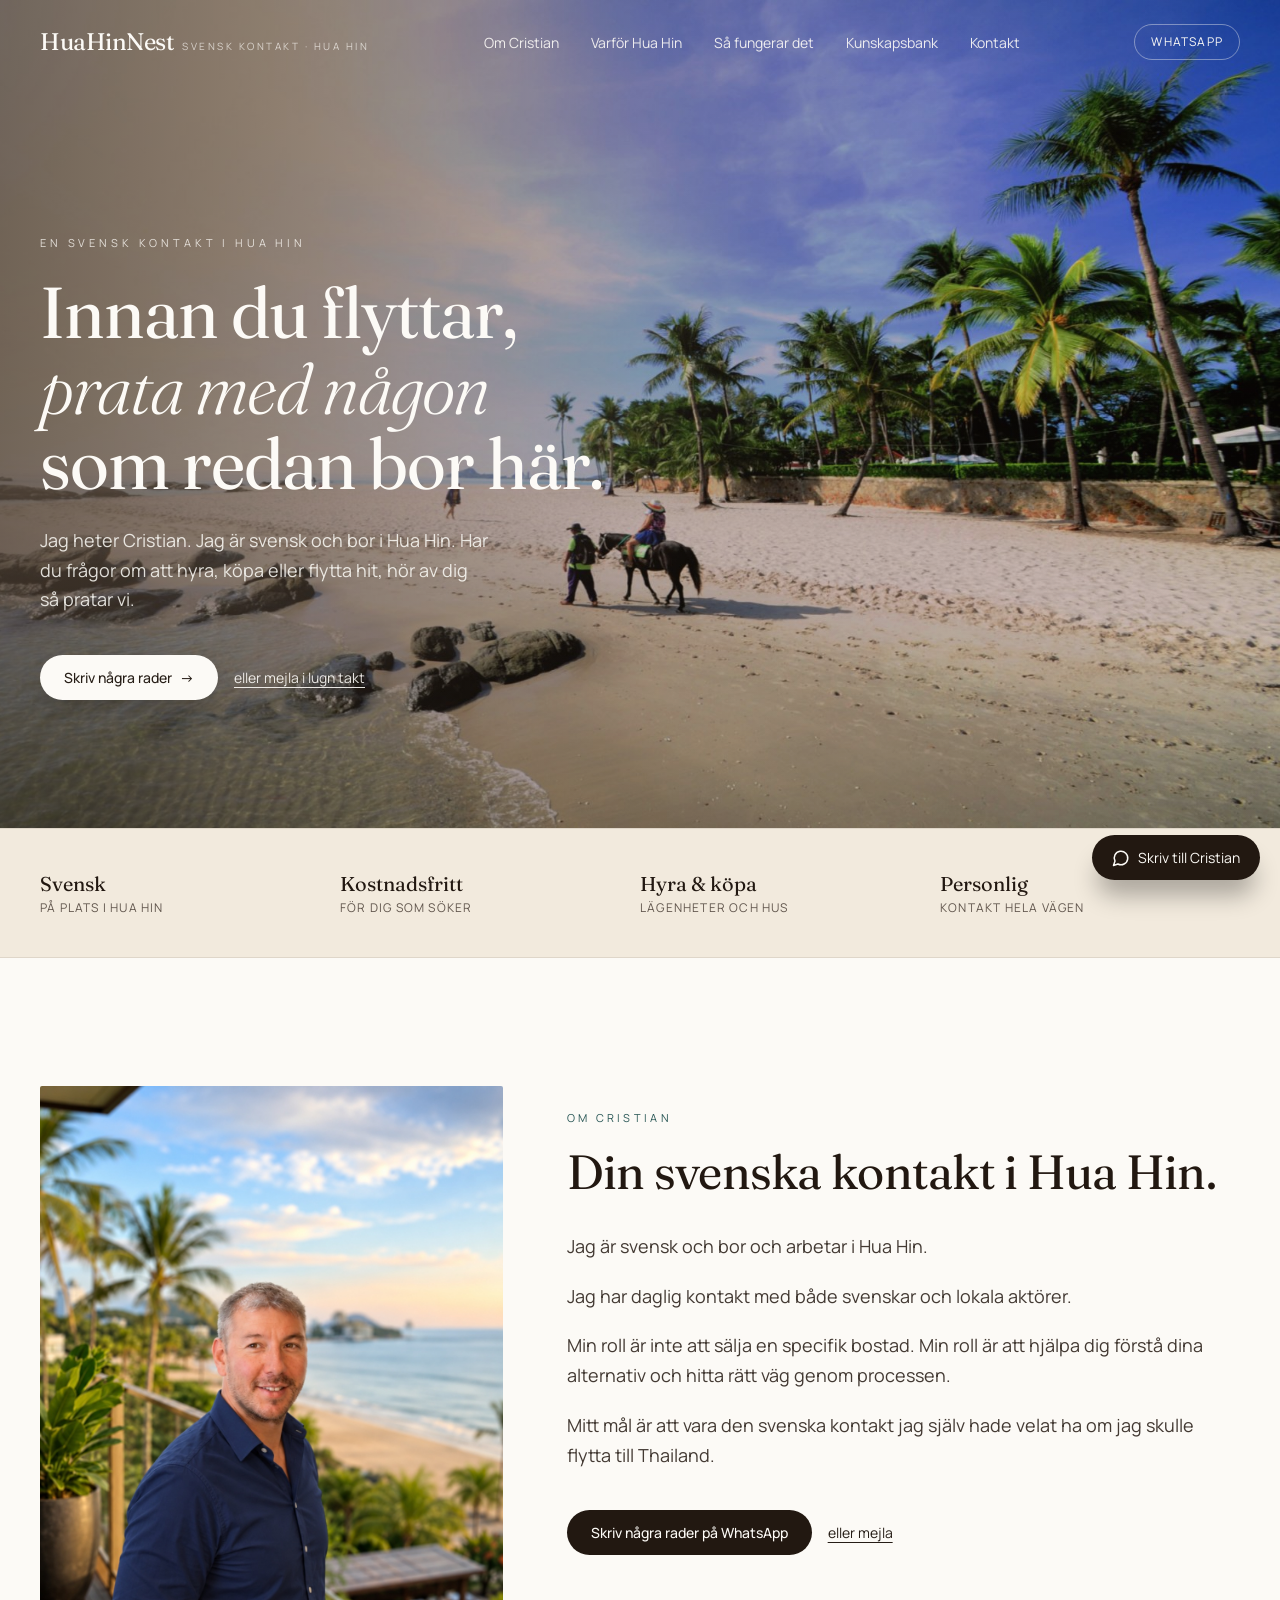
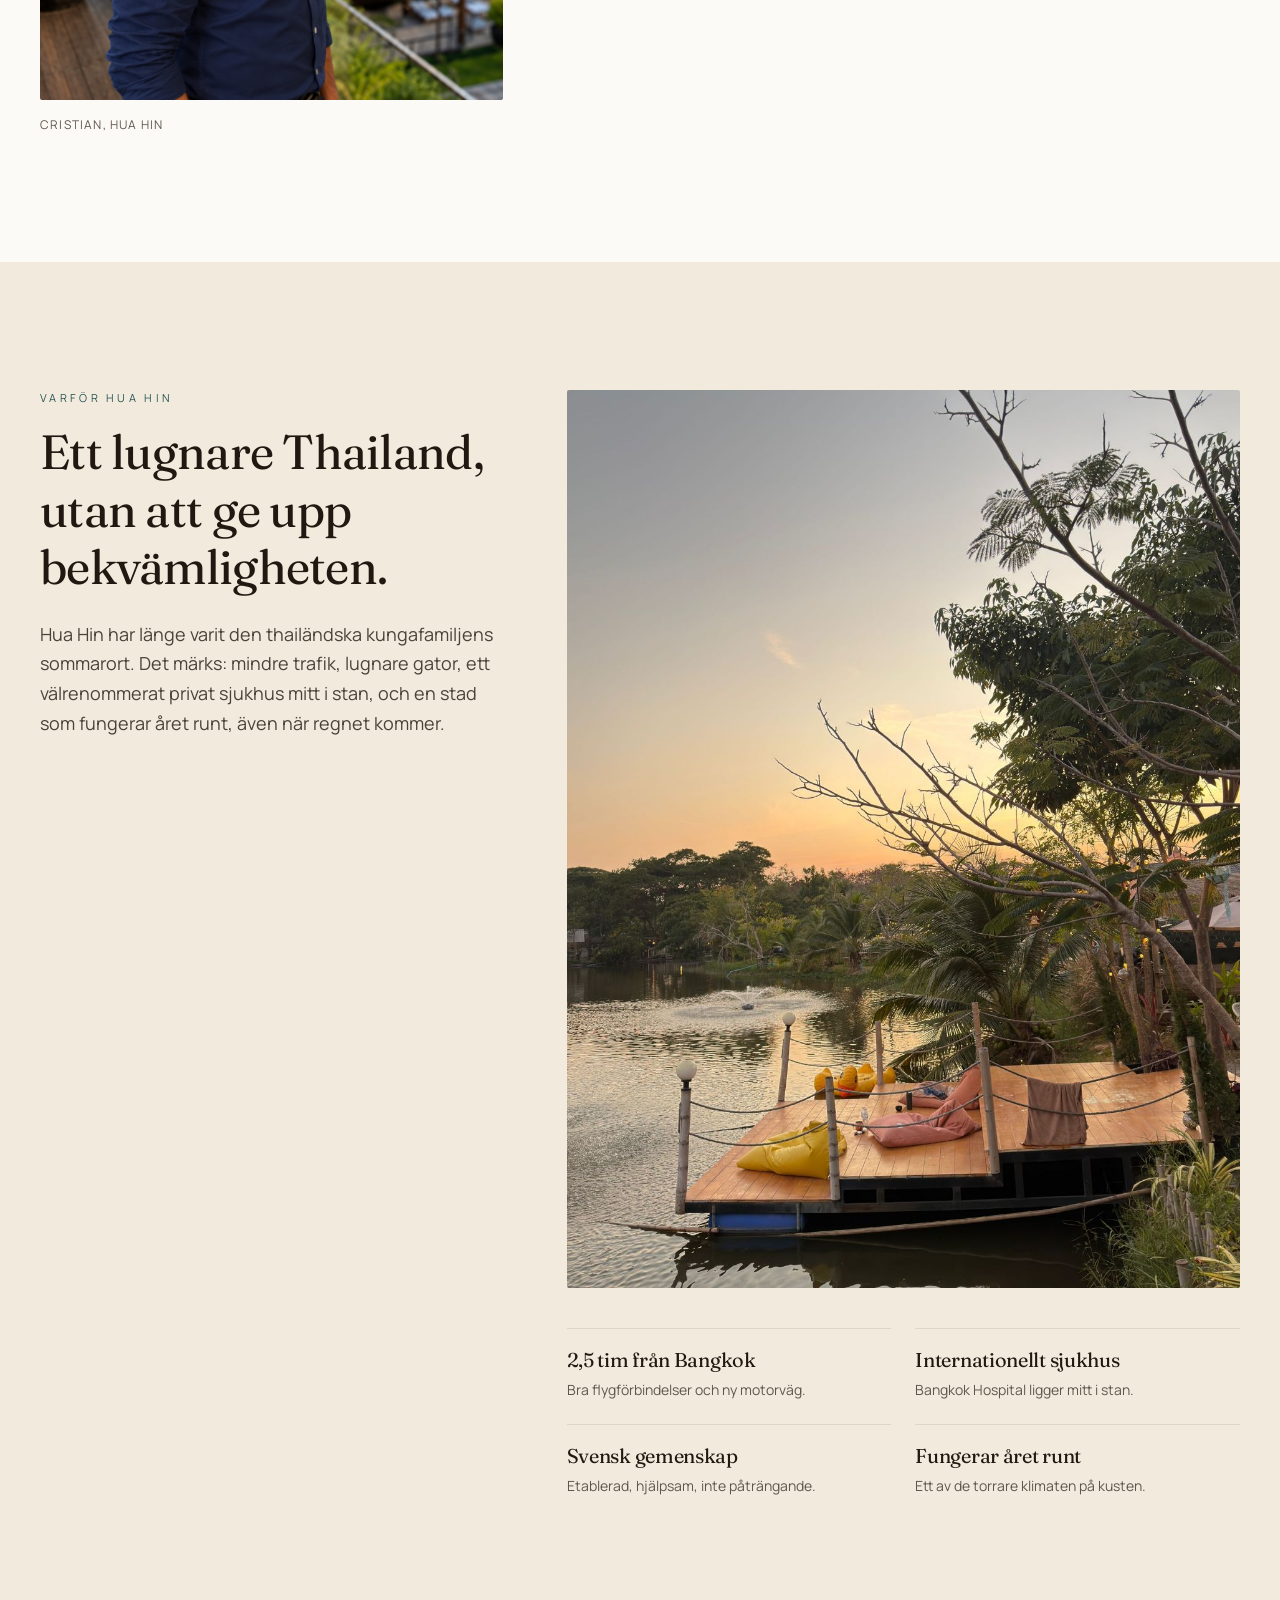
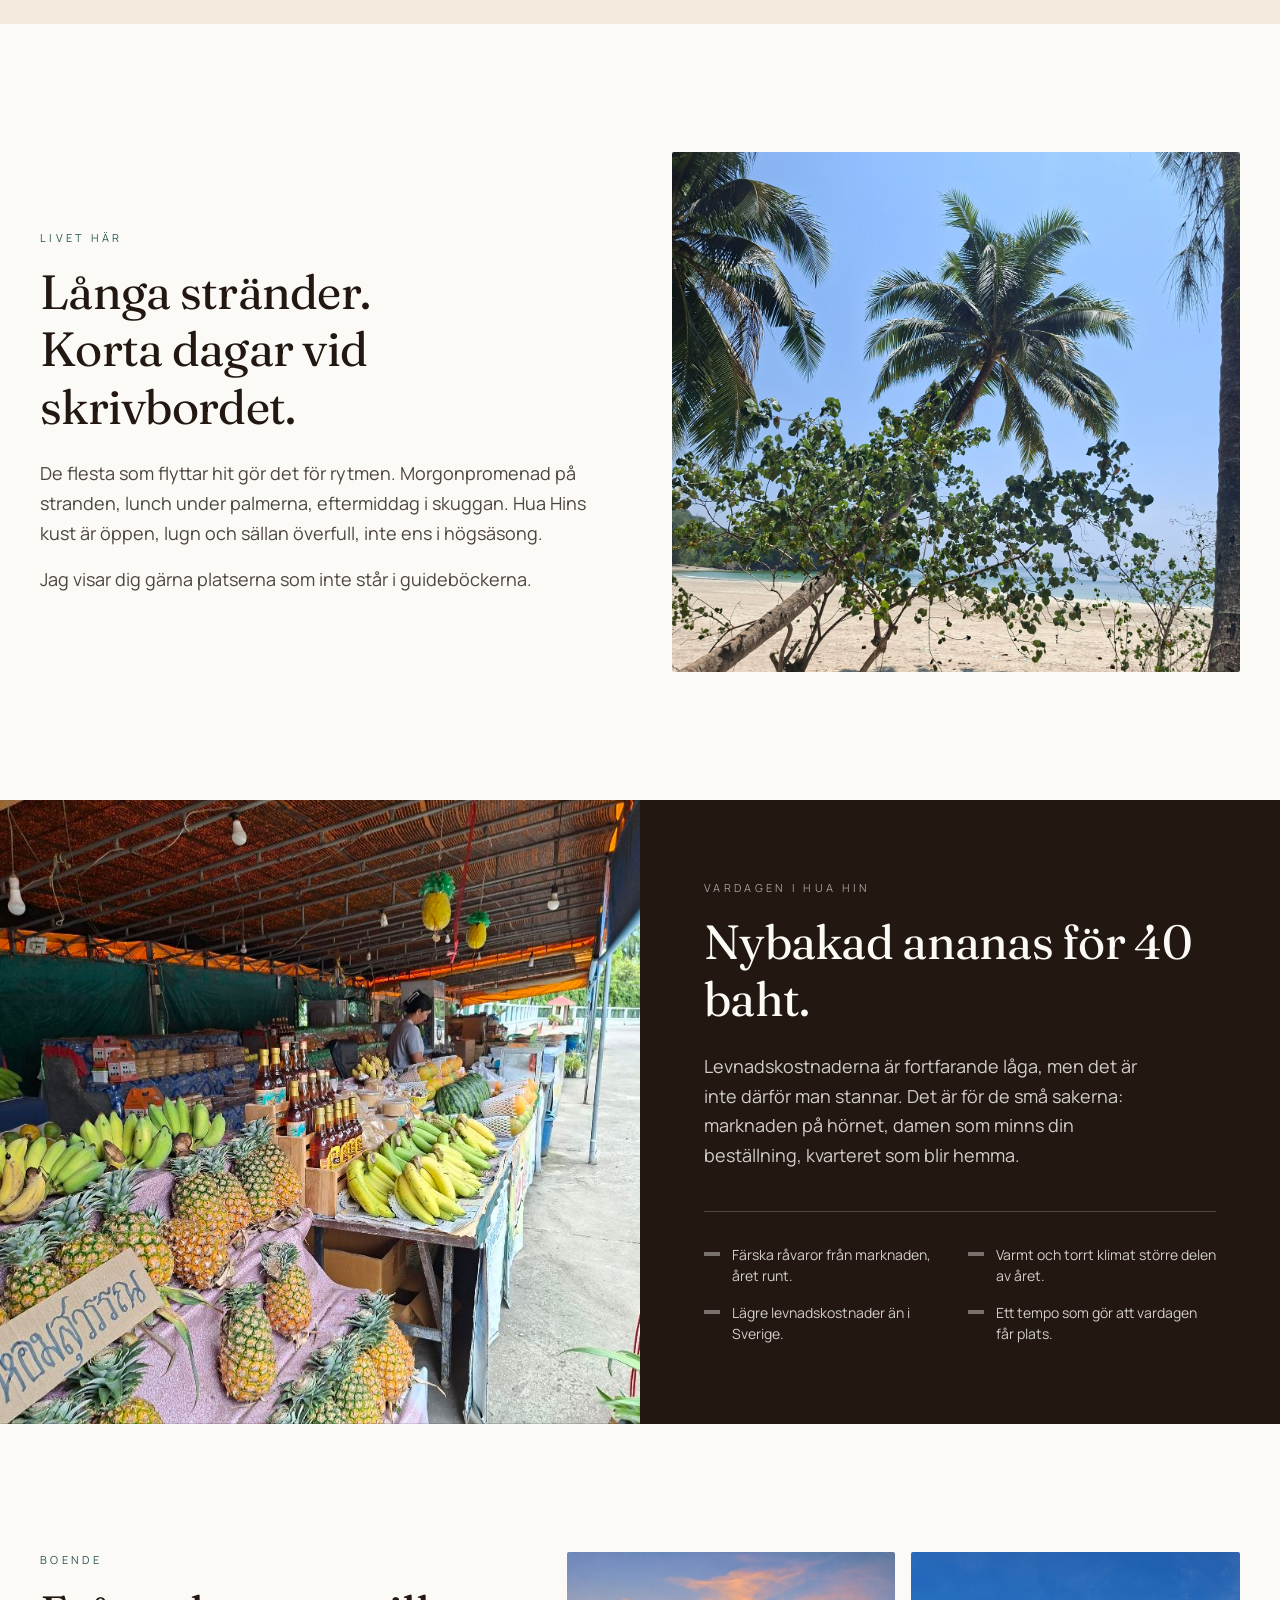
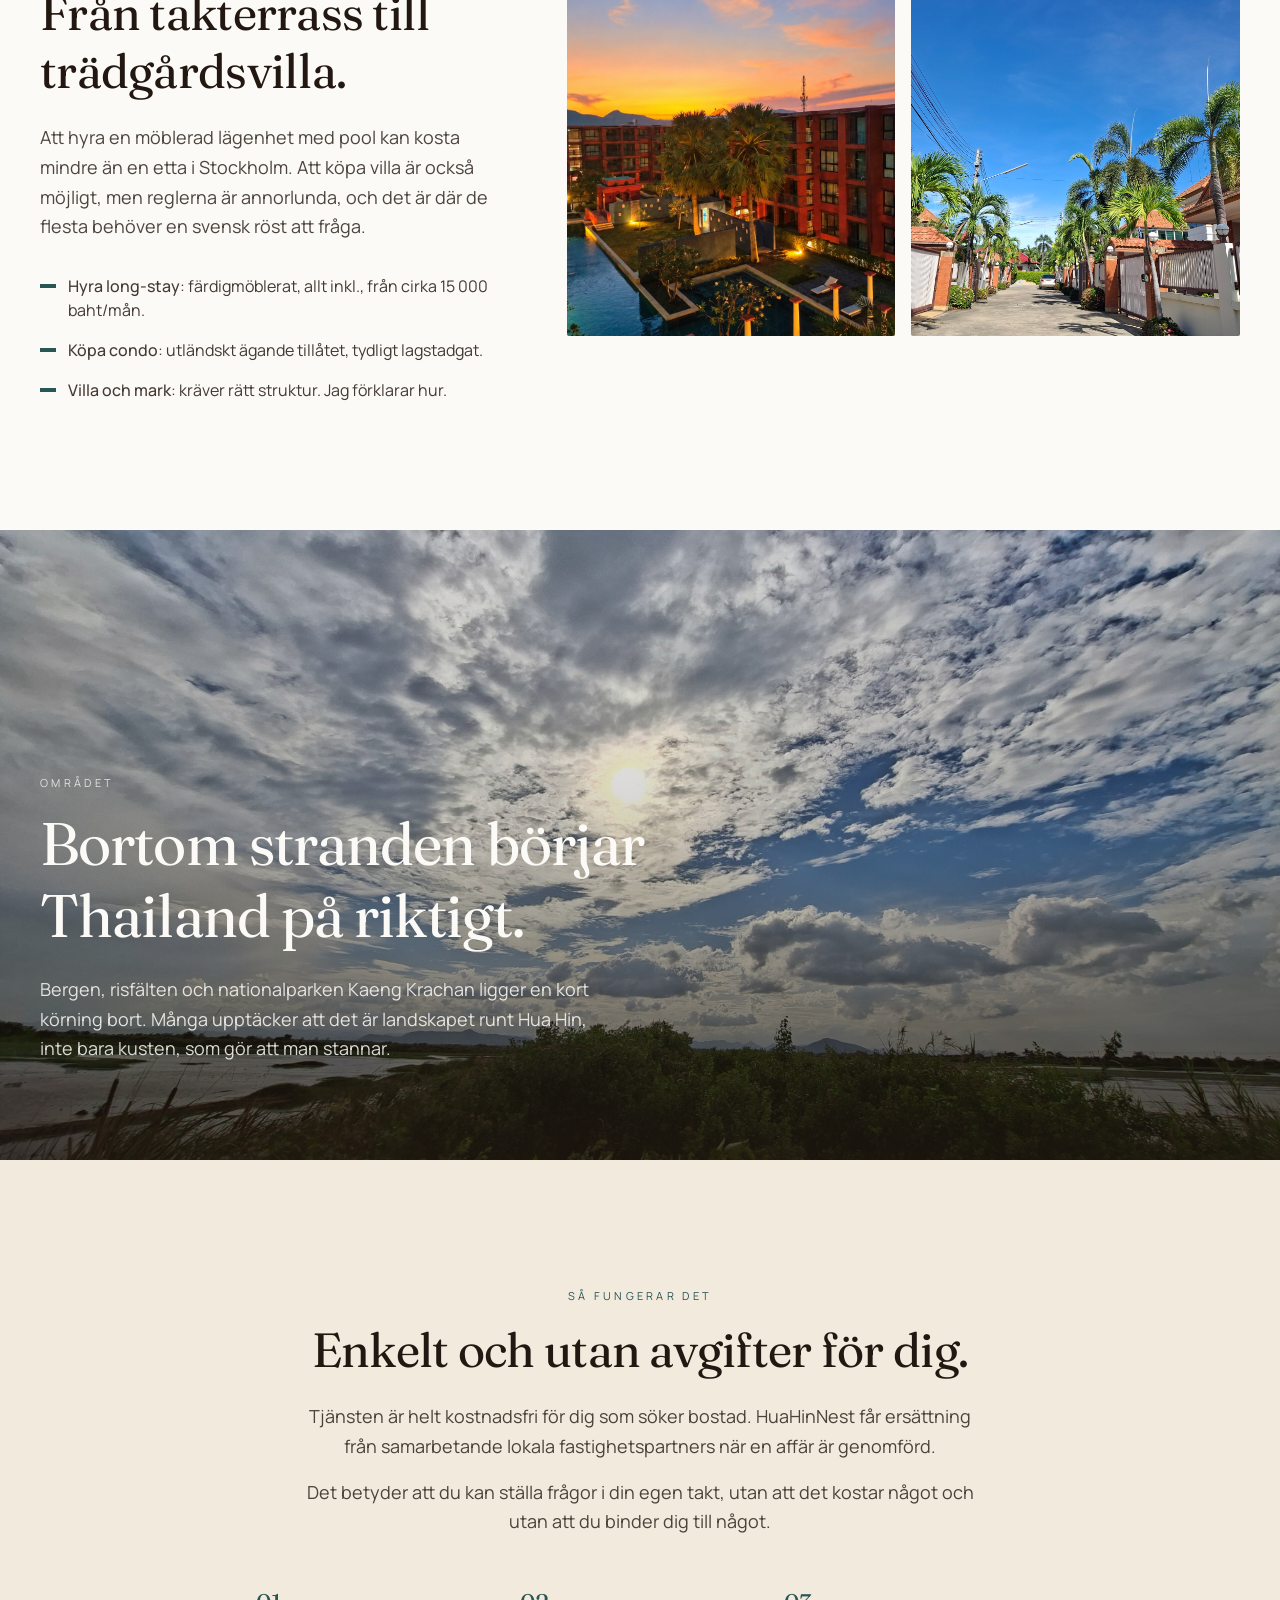
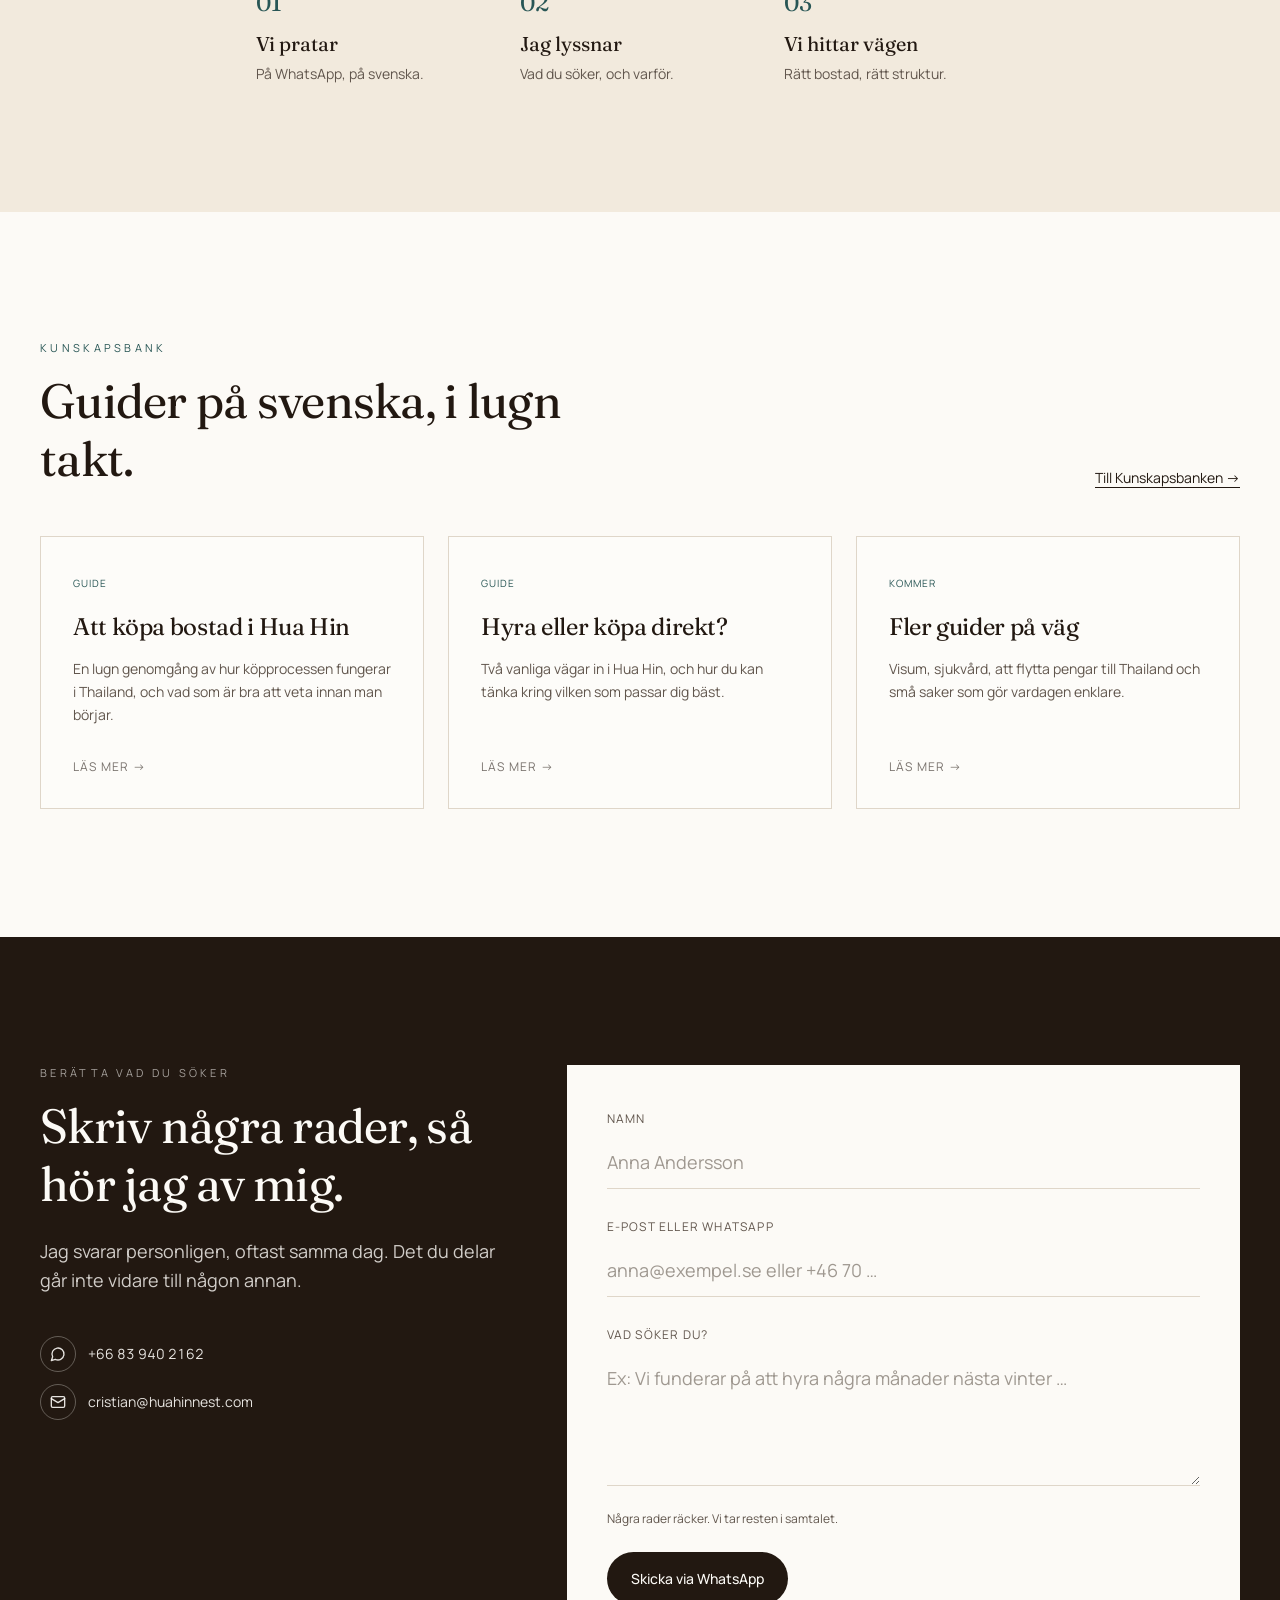
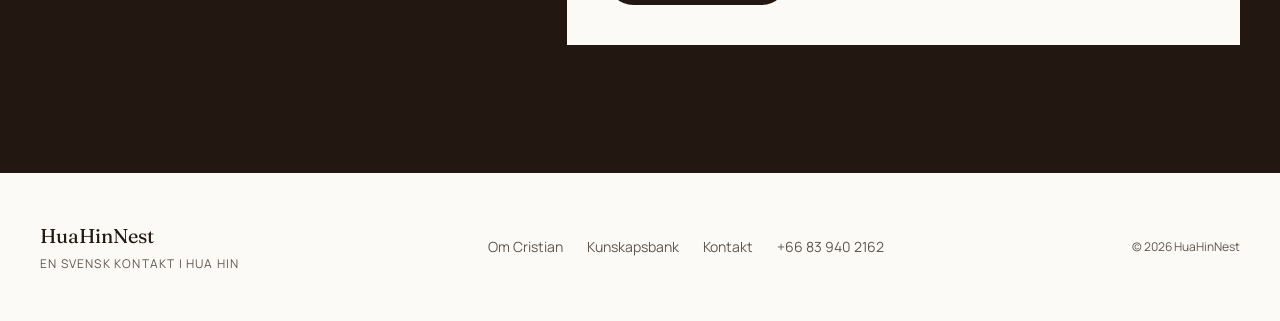
==== commit 4089848f: "Update image paths in index.html" ====
--- a/index.html
+++ b/index.html
@@ -10,9 +10,9 @@
   <meta property="og:title" content="HuaHinNest – Din svenska kontakt i Hua Hin">
   <meta property="og:description" content="En svensk kontakt på plats i Hua Hin. Personlig vägledning för dig som funderar på att flytta, hyra eller köpa bostad i Thailand. Kostnadsfritt för dig som söker.">
   <meta property="og:type" content="website">
-  <meta property="og:image" content="https://huahinnest.onrender.com/images/hero-horse-beach.jpg">
+  <meta property="og:image" content="https://huahinnest.onrender.com/hero-horse-beach..jpg">
   <meta name="twitter:card" content="summary_large_image">
-  <meta name="twitter:image" content="https://huahinnest.onrender.com/images/hero-horse-beach.jpg">
+  <meta name="twitter:image" content="https://huahinnest.onrender.com/hero-horse-beach..jpg">
 
   <link rel="icon" href="/favicon.ico" type="image/x-icon">
   <link rel="preconnect" href="https://fonts.googleapis.com">
@@ -60,7 +60,7 @@
 
   <!-- ===================== HERO ===================== -->
   <section class="hero">
-    <img class="hero__img" src="/images/hero-horse-beach.jpg" alt="Häst promeneras längs stranden i Hua Hin med palmer i bakgrunden" fetchpriority="high">
+    <img class="hero__img" src="/hero-horse-beach..jpg" alt="Häst promeneras längs stranden i Hua Hin med palmer i bakgrunden" fetchpriority="high">
     <div class="hero__shade"></div>
     <div class="hero__fade"></div>
 
@@ -91,7 +91,7 @@
     <div class="wrap trust__grid">
       <div><span class="trust__k">Svensk</span><span class="trust__v">på plats i Hua Hin</span></div>
       <div><span class="trust__k">Kostnadsfritt</span><span class="trust__v">för dig som söker</span></div>
-      <div><span class="trust__k">Oberoende</span><span class="trust__v">råd, inte försäljning</span></div>
+      <div><span class="trust__k">Hyra &amp; köpa</span><span class="trust__v">lägenheter och hus</span></div>
       <div><span class="trust__k">Personlig</span><span class="trust__v">kontakt hela vägen</span></div>
     </div>
   </section>
@@ -101,7 +101,7 @@
     <div class="grid-12">
       <div class="col-5">
         <div class="about__img">
-          <img src="/images/cristian-portrait.jpg" alt="Cristian, svensk kontakt i Hua Hin, på balkongen med havet i bakgrunden" loading="lazy">
+          <img src="/cristian-portrait..jpg" alt="Cristian, svensk kontakt i Hua Hin, på balkongen med havet i bakgrunden" loading="lazy">
         </div>
         <p class="about__caption">Cristian, Hua Hin</p>
       </div>
@@ -144,7 +144,7 @@
 
       <div class="col-7">
         <div class="why__img">
-          <img src="/images/lake-restaurant.jpg" alt="Restaurang vid en sjö i Hua Hin i solnedgången" loading="lazy">
+          <img src="/lake-restaurant..jpg" alt="Restaurang vid en sjö i Hua Hin i solnedgången" loading="lazy">
         </div>
         <div class="facts">
           <div class="facts__item">
@@ -182,7 +182,7 @@
         <p class="lead">Jag visar dig gärna platserna som inte står i guideböckerna.</p>
       </div>
       <div class="lifestyle__img">
-        <img src="/images/palm-beach.jpg" alt="Palmer och vit sandstrand i Hua Hin" loading="lazy">
+        <img src="/palm-beach..jpg" alt="Palmer och vit sandstrand i Hua Hin" loading="lazy">
       </div>
     </div>
   </section>
@@ -191,7 +191,7 @@
   <section class="bg-ink">
     <div class="everyday">
       <div class="everyday__img">
-        <img src="/images/fruit-market.jpg" alt="Lokal fruktmarknad i Hua Hin med ananas och bananer" loading="lazy">
+        <img src="/fruit-market..jpg" alt="Lokal fruktmarknad i Hua Hin med ananas och bananer" loading="lazy">
       </div>
       <div class="everyday__text">
         <div>
@@ -232,8 +232,8 @@
       </div>
       <div class="col-7">
         <div class="living-photos">
-          <img src="/images/condo.jpg" alt="Modern condo i Hua Hin med pool och kvällshimmel" loading="lazy">
-          <img src="/images/villa-street.jpg" alt="Villakvarter i Hua Hin med palmer" loading="lazy">
+          <img src="/condo..jpg" alt="Modern condo i Hua Hin med pool och kvällshimmel" loading="lazy">
+          <img src="/villa-street..jpg" alt="Villakvarter i Hua Hin med palmer" loading="lazy">
         </div>
       </div>
     </div>
@@ -241,7 +241,7 @@
 
   <!-- ===================== OMRÅDET ===================== -->
   <section id="omrade" class="area">
-    <img class="area__img" src="/images/nature-mountain.jpg" alt="Naturlandskap utanför Hua Hin med berg i horisonten" loading="lazy">
+    <img class="area__img" src="/nature-mountain..jpg" alt="Naturlandskap utanför Hua Hin med berg i horisonten" loading="lazy">
     <div class="area__fade"></div>
     <div class="wrap area__content">
       <div class="area__text">
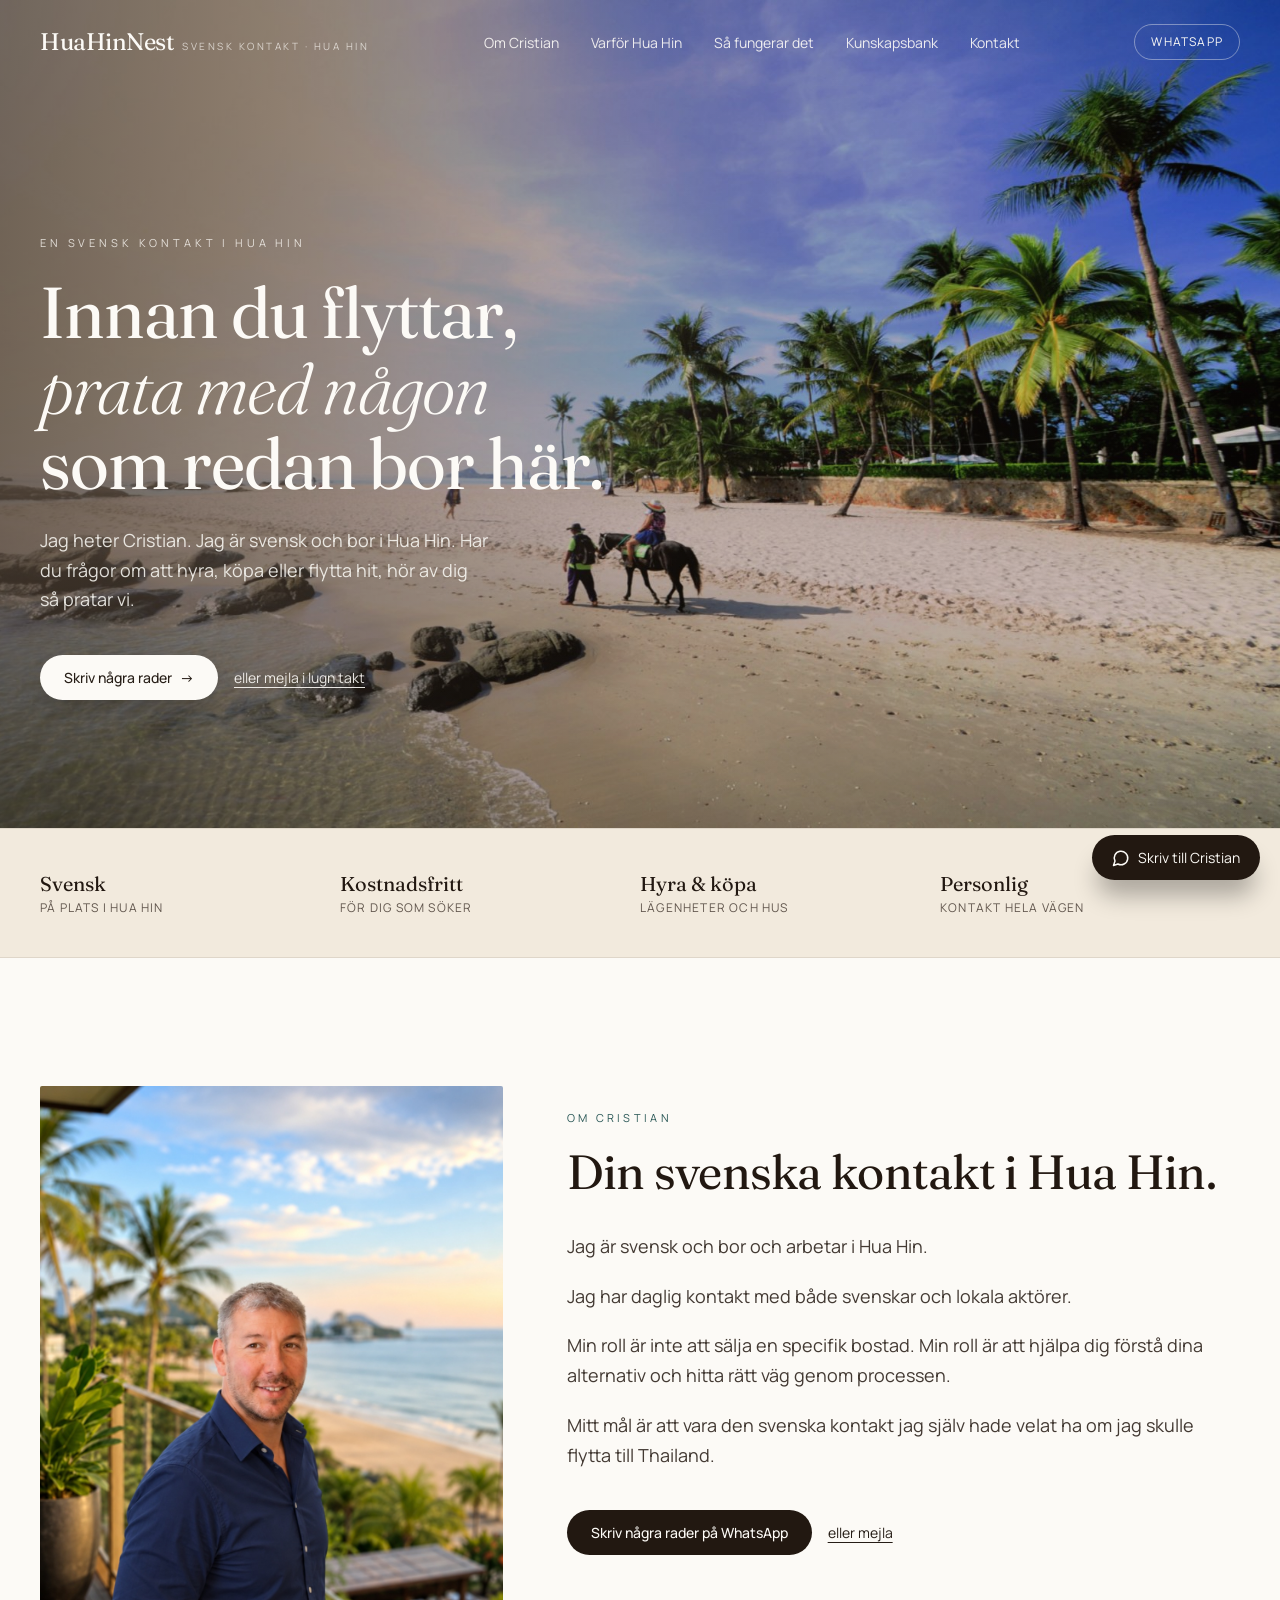
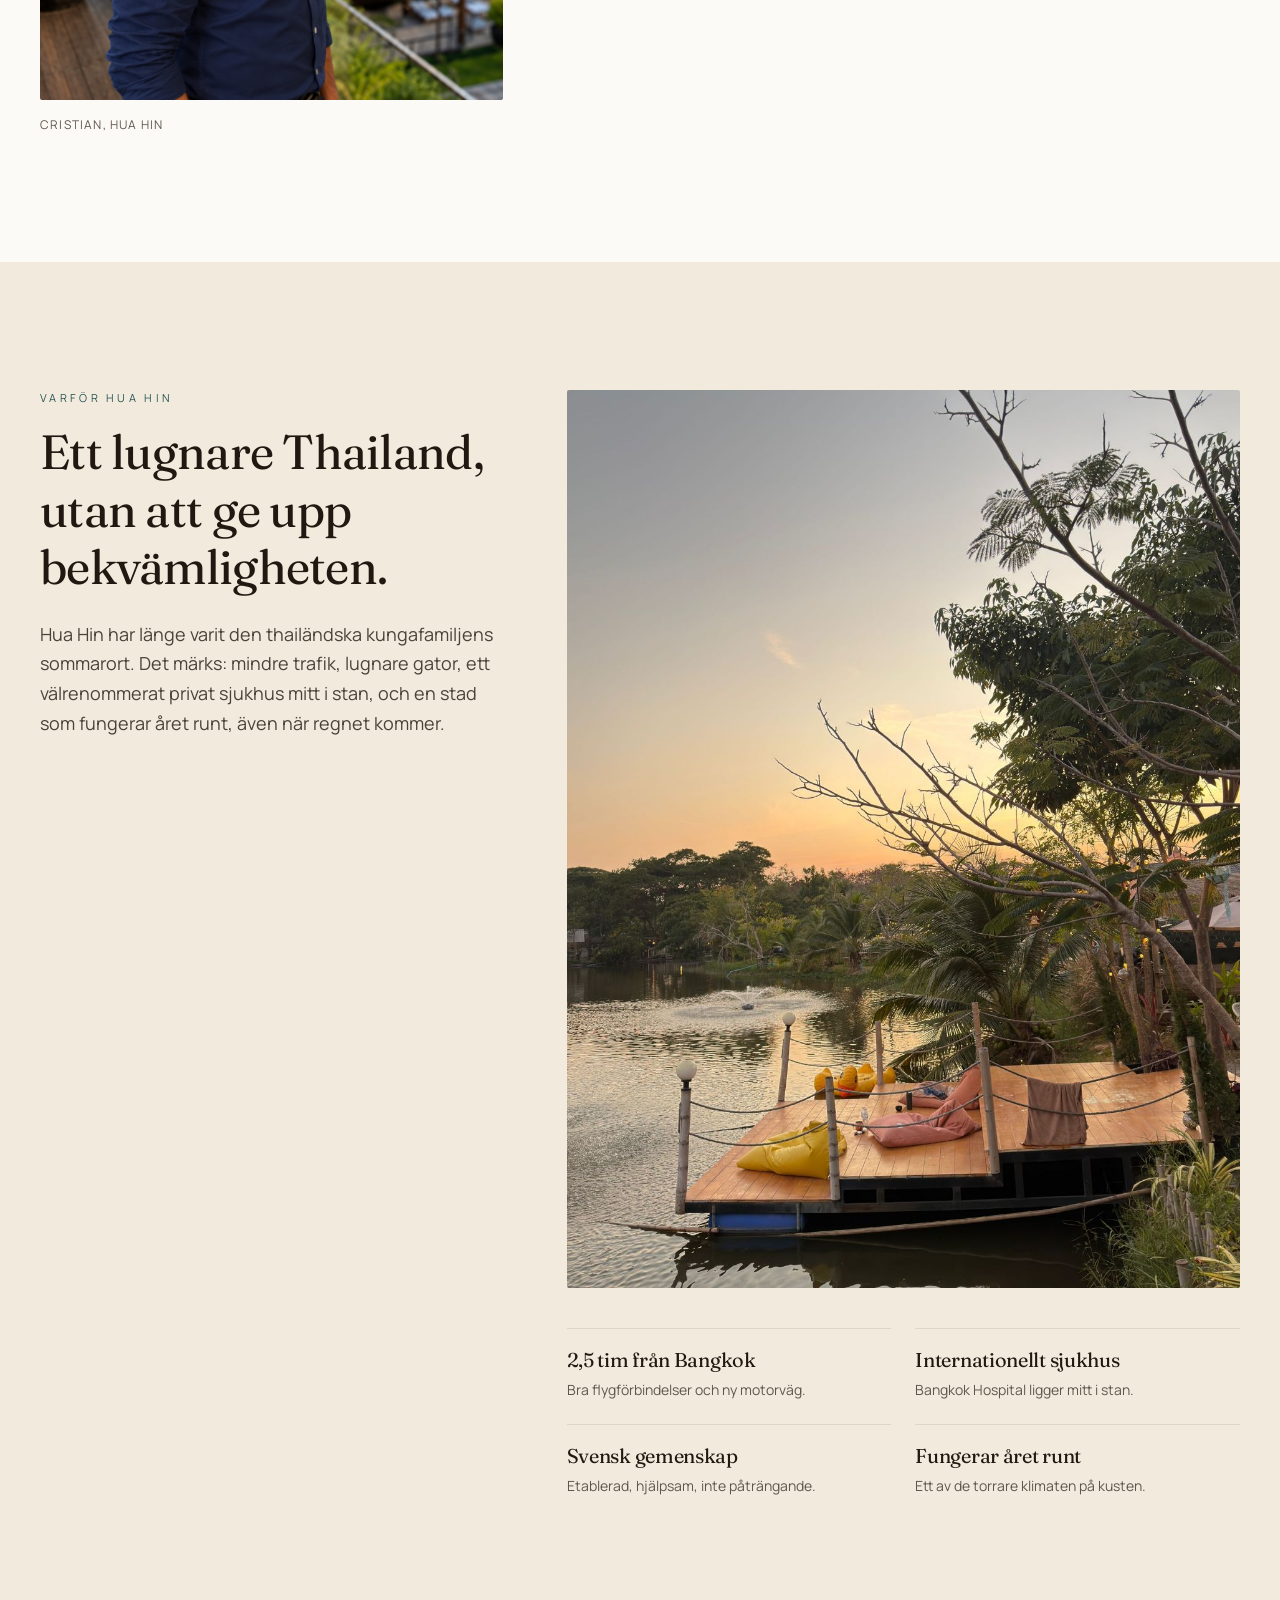
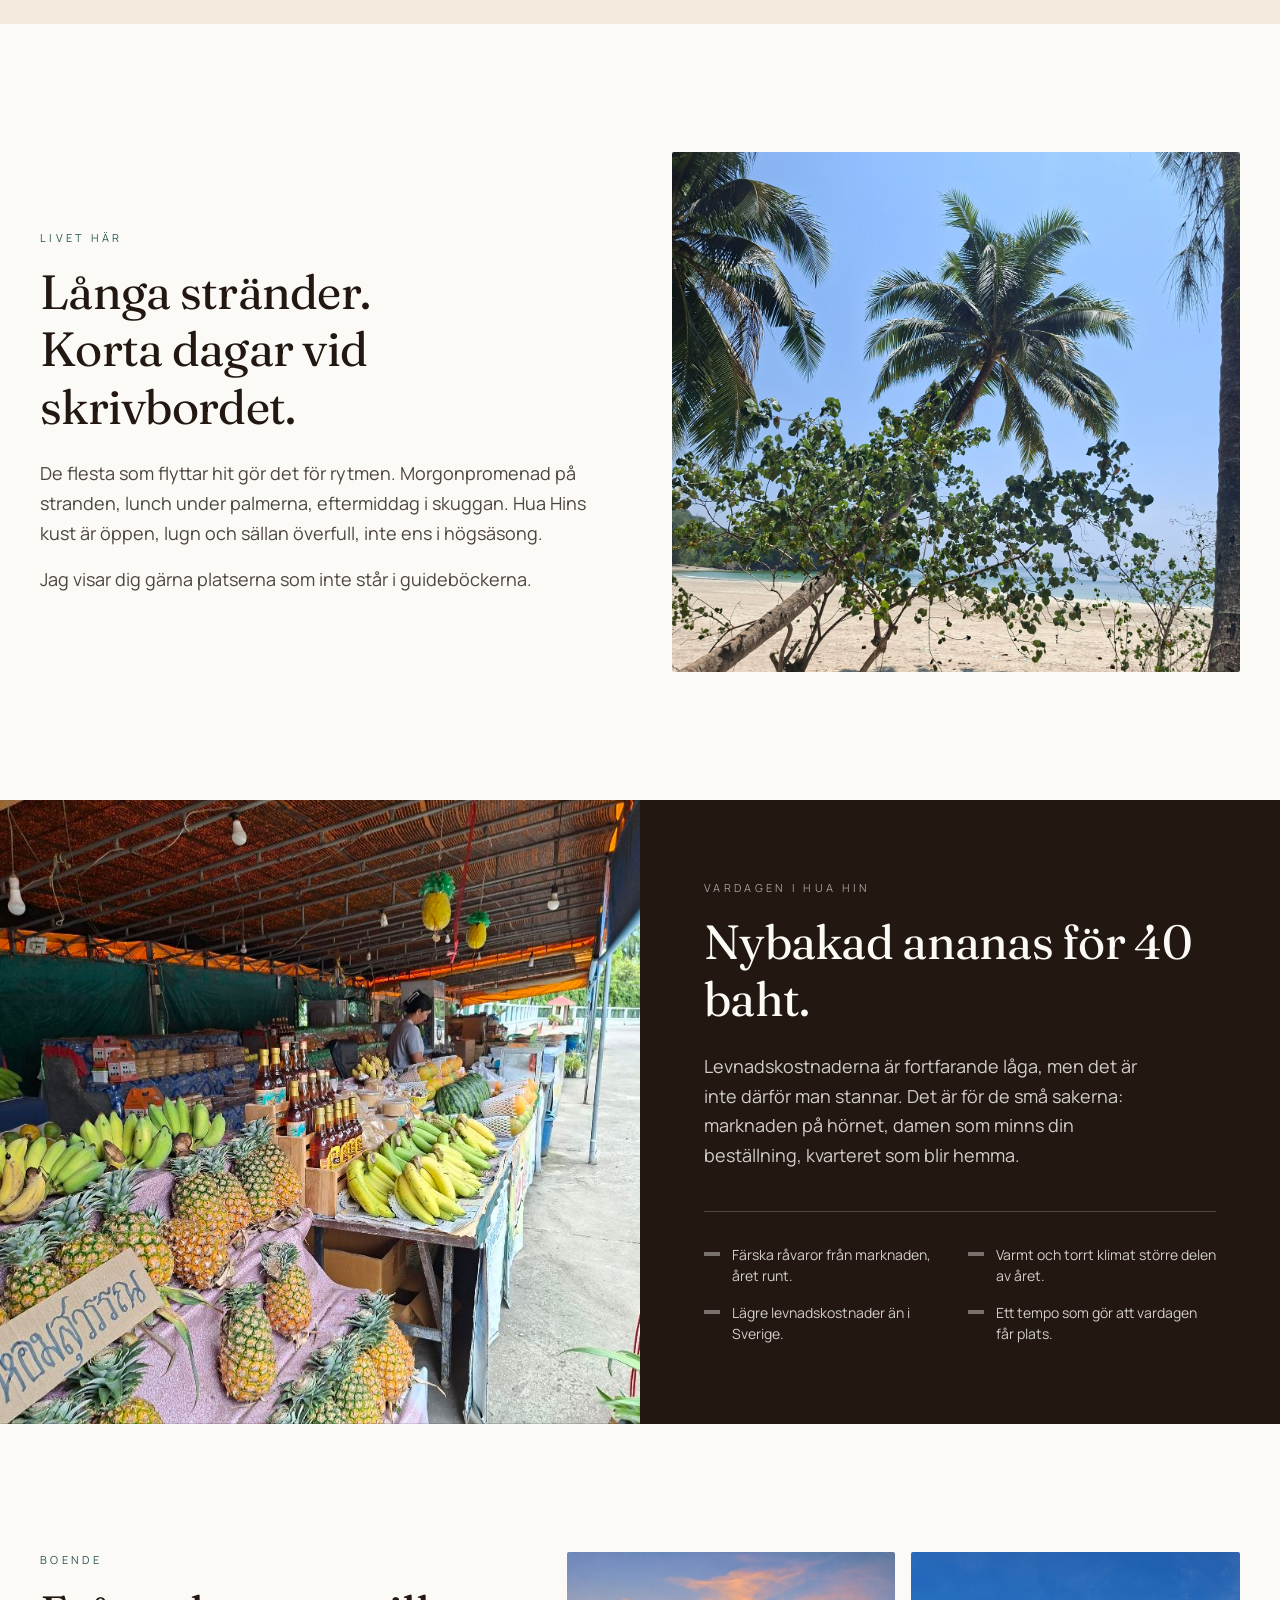
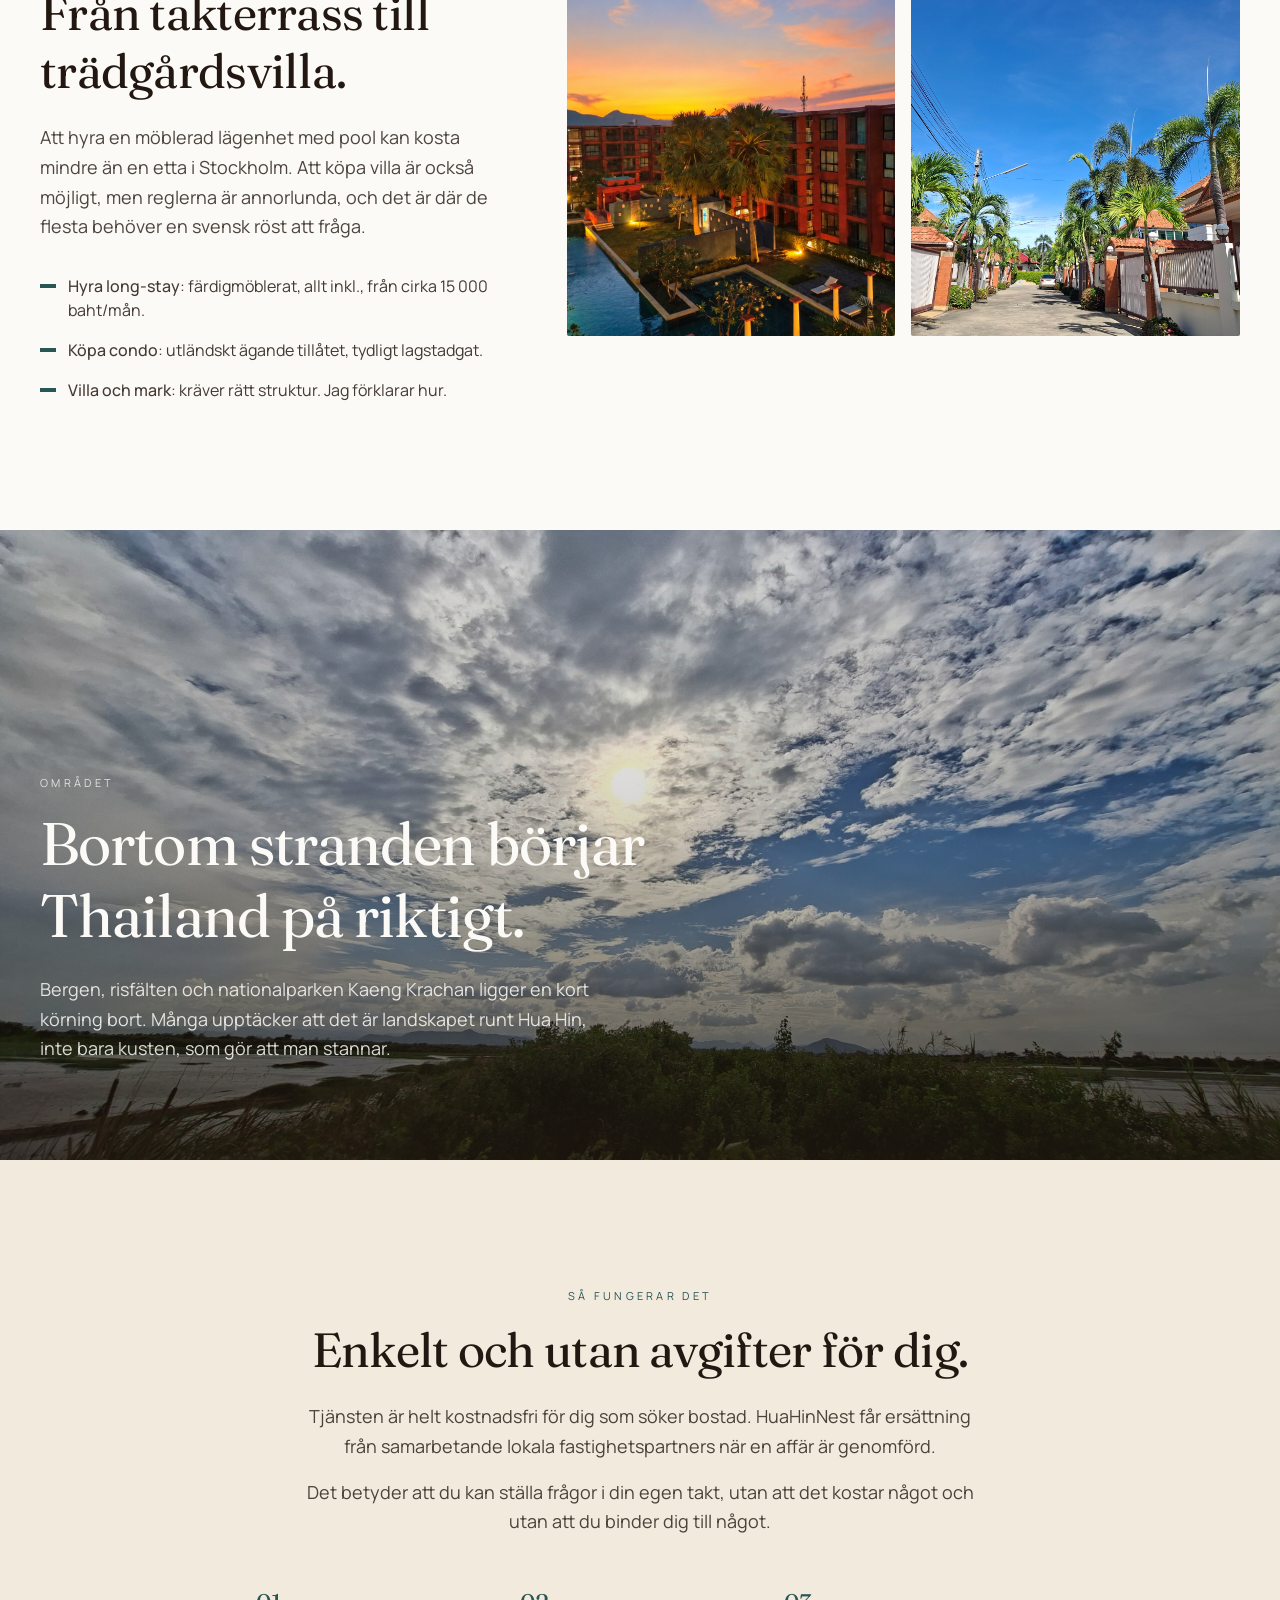
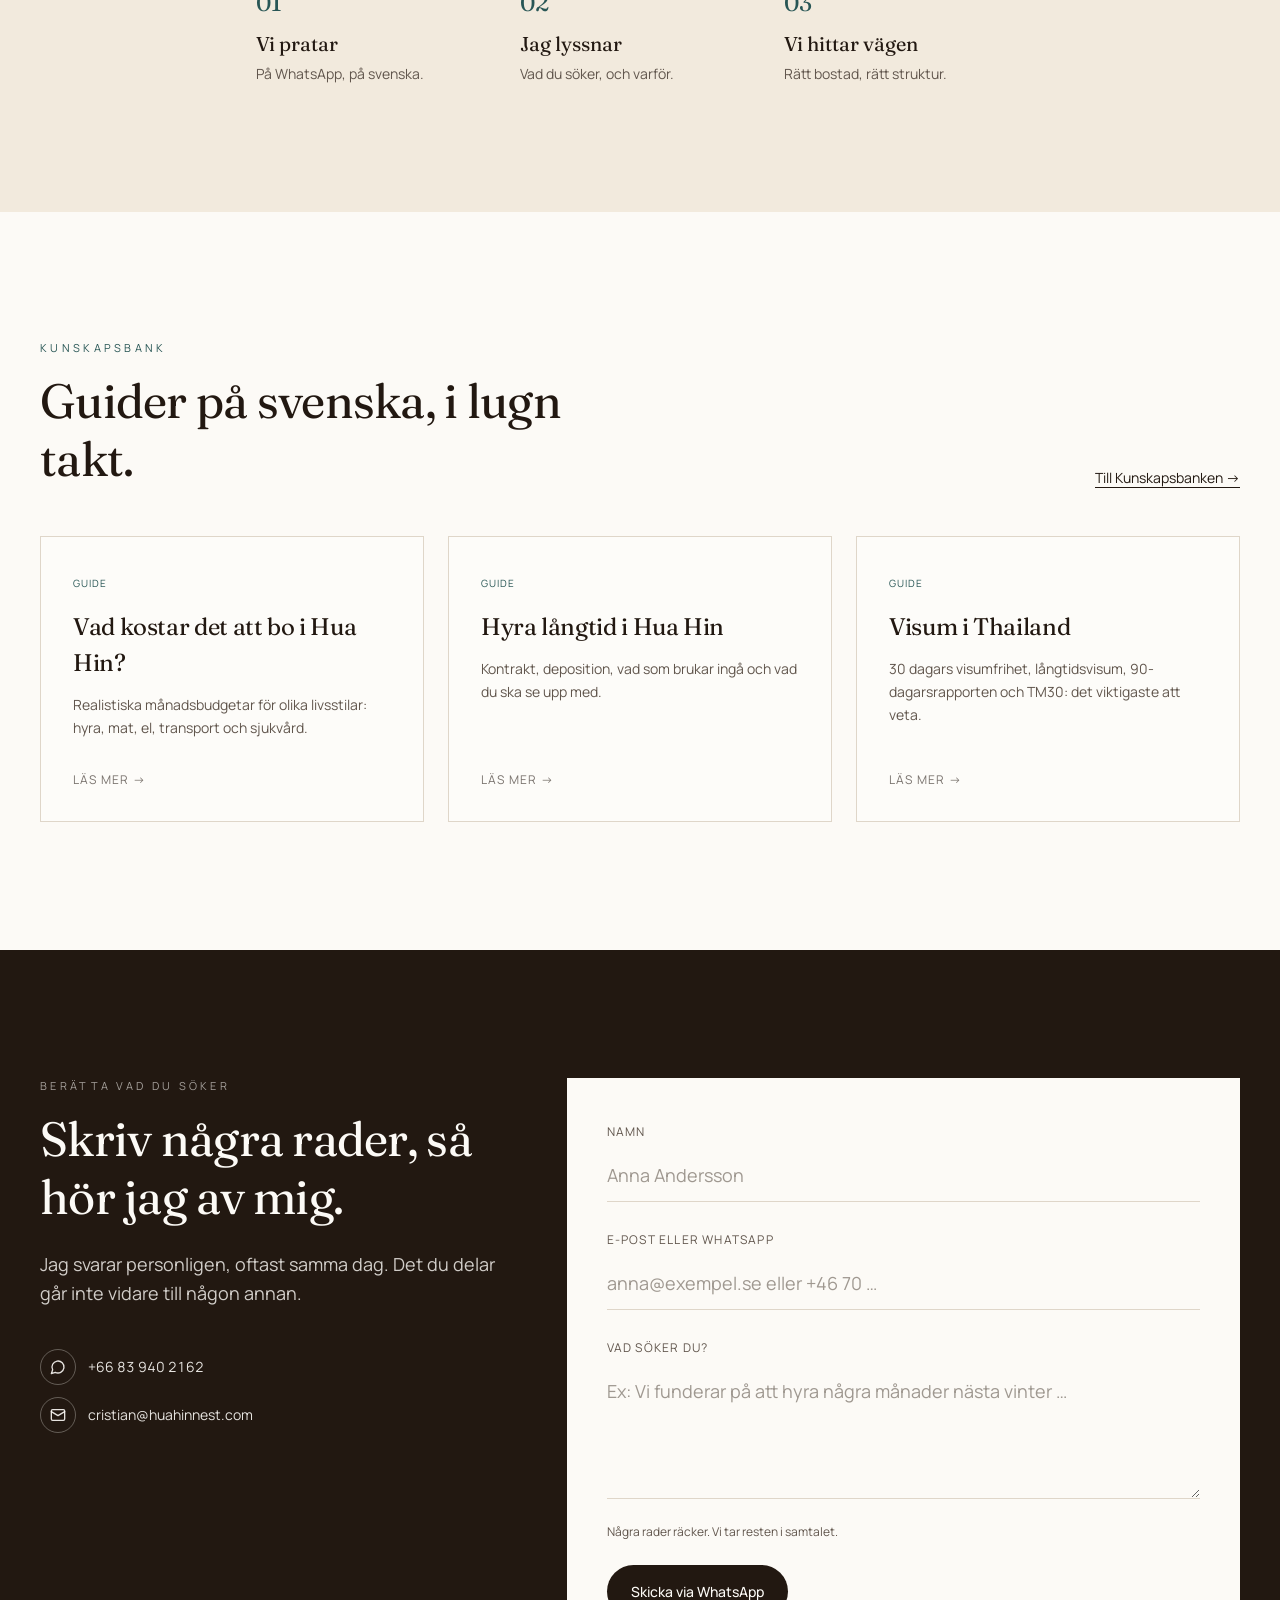
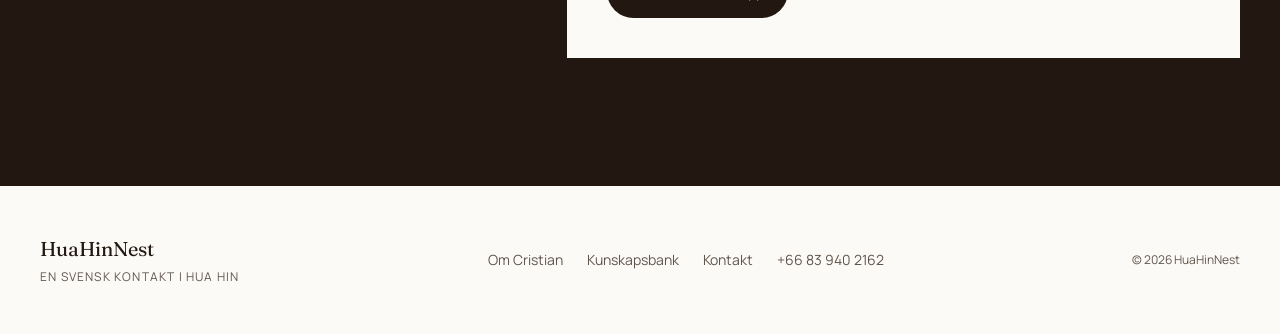
==== commit c0563d58: "Update links and content in index.html" ====
--- a/index.html
+++ b/index.html
@@ -300,27 +300,27 @@
     </div>
 
     <div class="cards">
-      <a href="/kunskapsbank/kopa-bostad-i-hua-hin/" class="card">
+      <a href="/kunskapsbank/vad-kostar-det-att-bo-i-hua-hin/" class="card">
         <div>
           <span class="card__tag">Guide</span>
-          <h3>Att köpa bostad i Hua Hin</h3>
-          <p>En lugn genomgång av hur köpprocessen fungerar i Thailand, och vad som är bra att veta innan man börjar.</p>
+          <h3>Vad kostar det att bo i Hua Hin?</h3>
+          <p>Realistiska månadsbudgetar för olika livsstilar: hyra, mat, el, transport och sjukvård.</p>
         </div>
         <span class="card__more">Läs mer →</span>
       </a>
-      <a href="/kunskapsbank/hyra-eller-kopa/" class="card">
+      <a href="/kunskapsbank/hyra-langtid-i-hua-hin/" class="card">
         <div>
           <span class="card__tag">Guide</span>
-          <h3>Hyra eller köpa direkt?</h3>
-          <p>Två vanliga vägar in i Hua Hin, och hur du kan tänka kring vilken som passar dig bäst.</p>
+          <h3>Hyra långtid i Hua Hin</h3>
+          <p>Kontrakt, deposition, vad som brukar ingå och vad du ska se upp med.</p>
         </div>
         <span class="card__more">Läs mer →</span>
       </a>
-      <a href="/kunskapsbank/" class="card">
-        <div>
-          <span class="card__tag">Kommer</span>
-          <h3>Fler guider på väg</h3>
-          <p>Visum, sjukvård, att flytta pengar till Thailand och små saker som gör vardagen enklare.</p>
+      <a href="/kunskapsbank/visum-i-thailand/" class="card">
+        <div>
+          <span class="card__tag">Guide</span>
+          <h3>Visum i Thailand</h3>
+          <p>30 dagars visumfrihet, långtidsvisum, 90-dagarsrapporten och TM30: det viktigaste att veta.</p>
         </div>
         <span class="card__more">Läs mer →</span>
       </a>
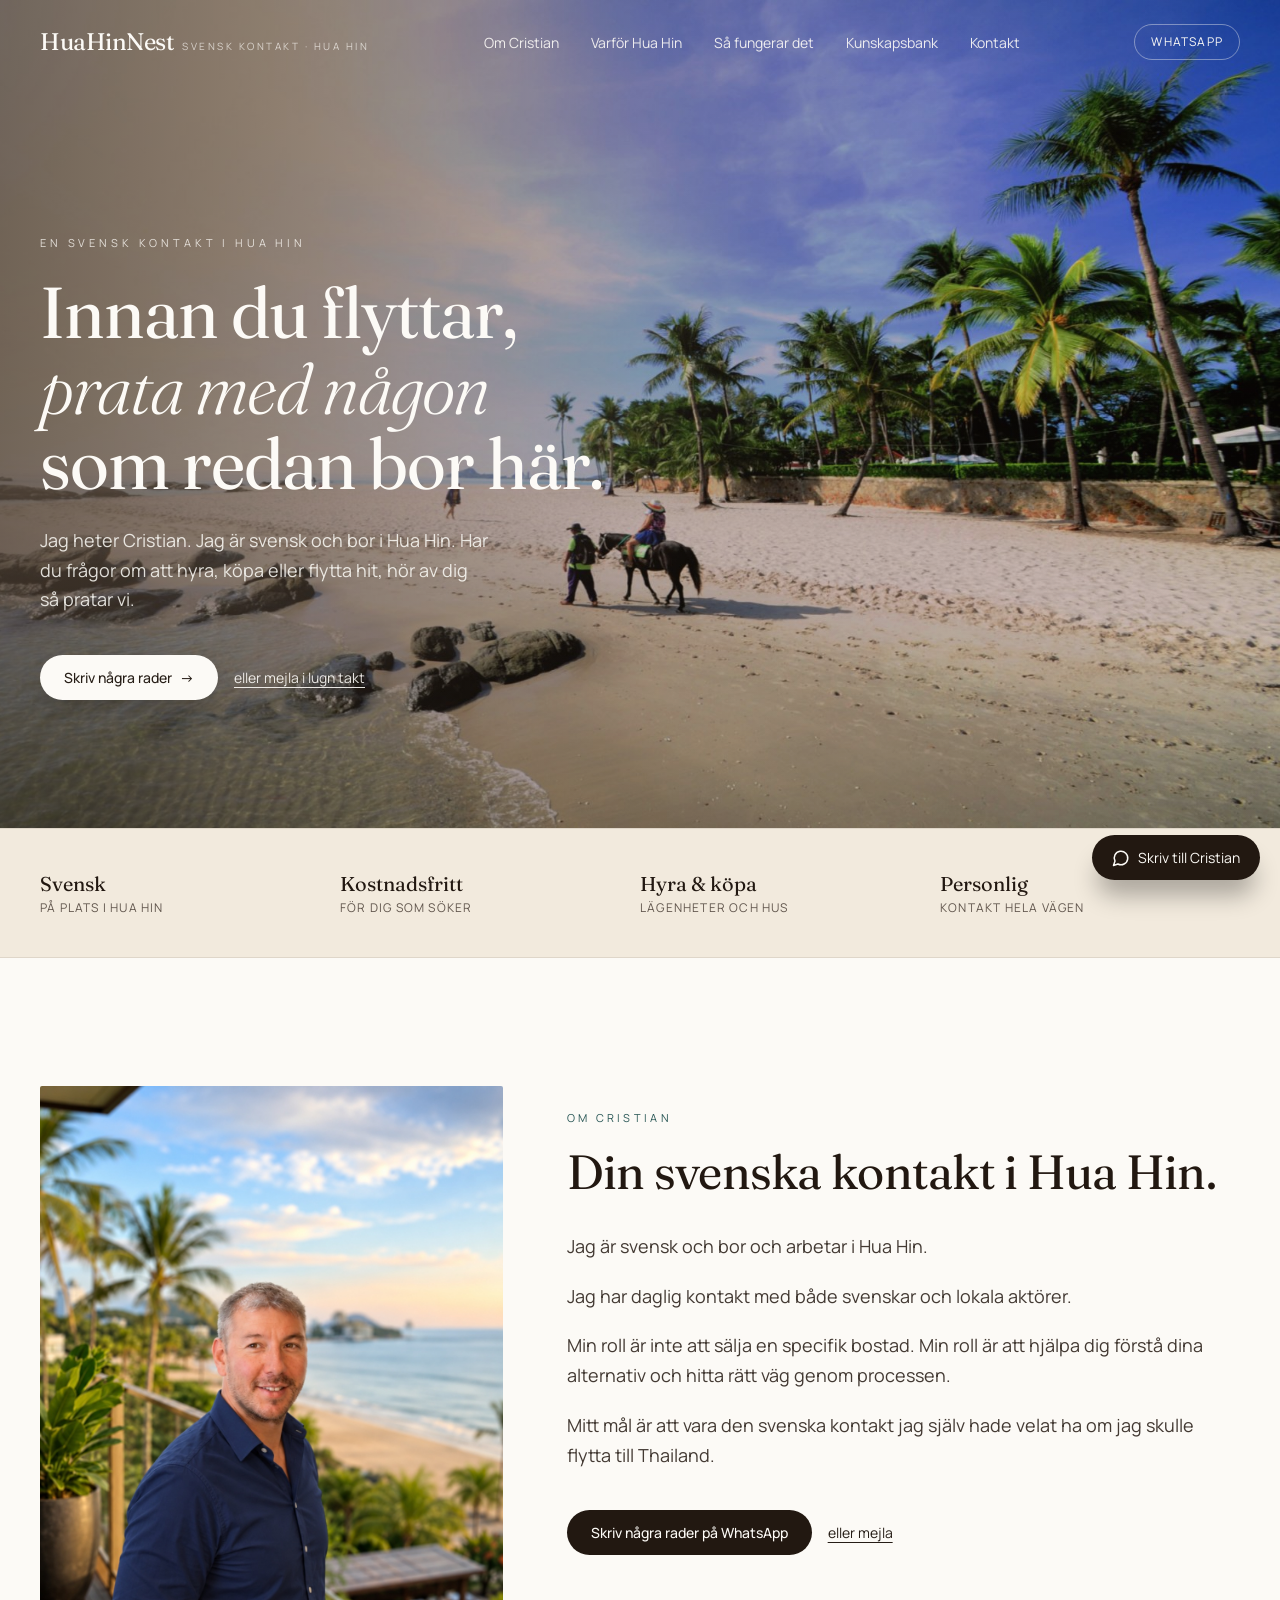
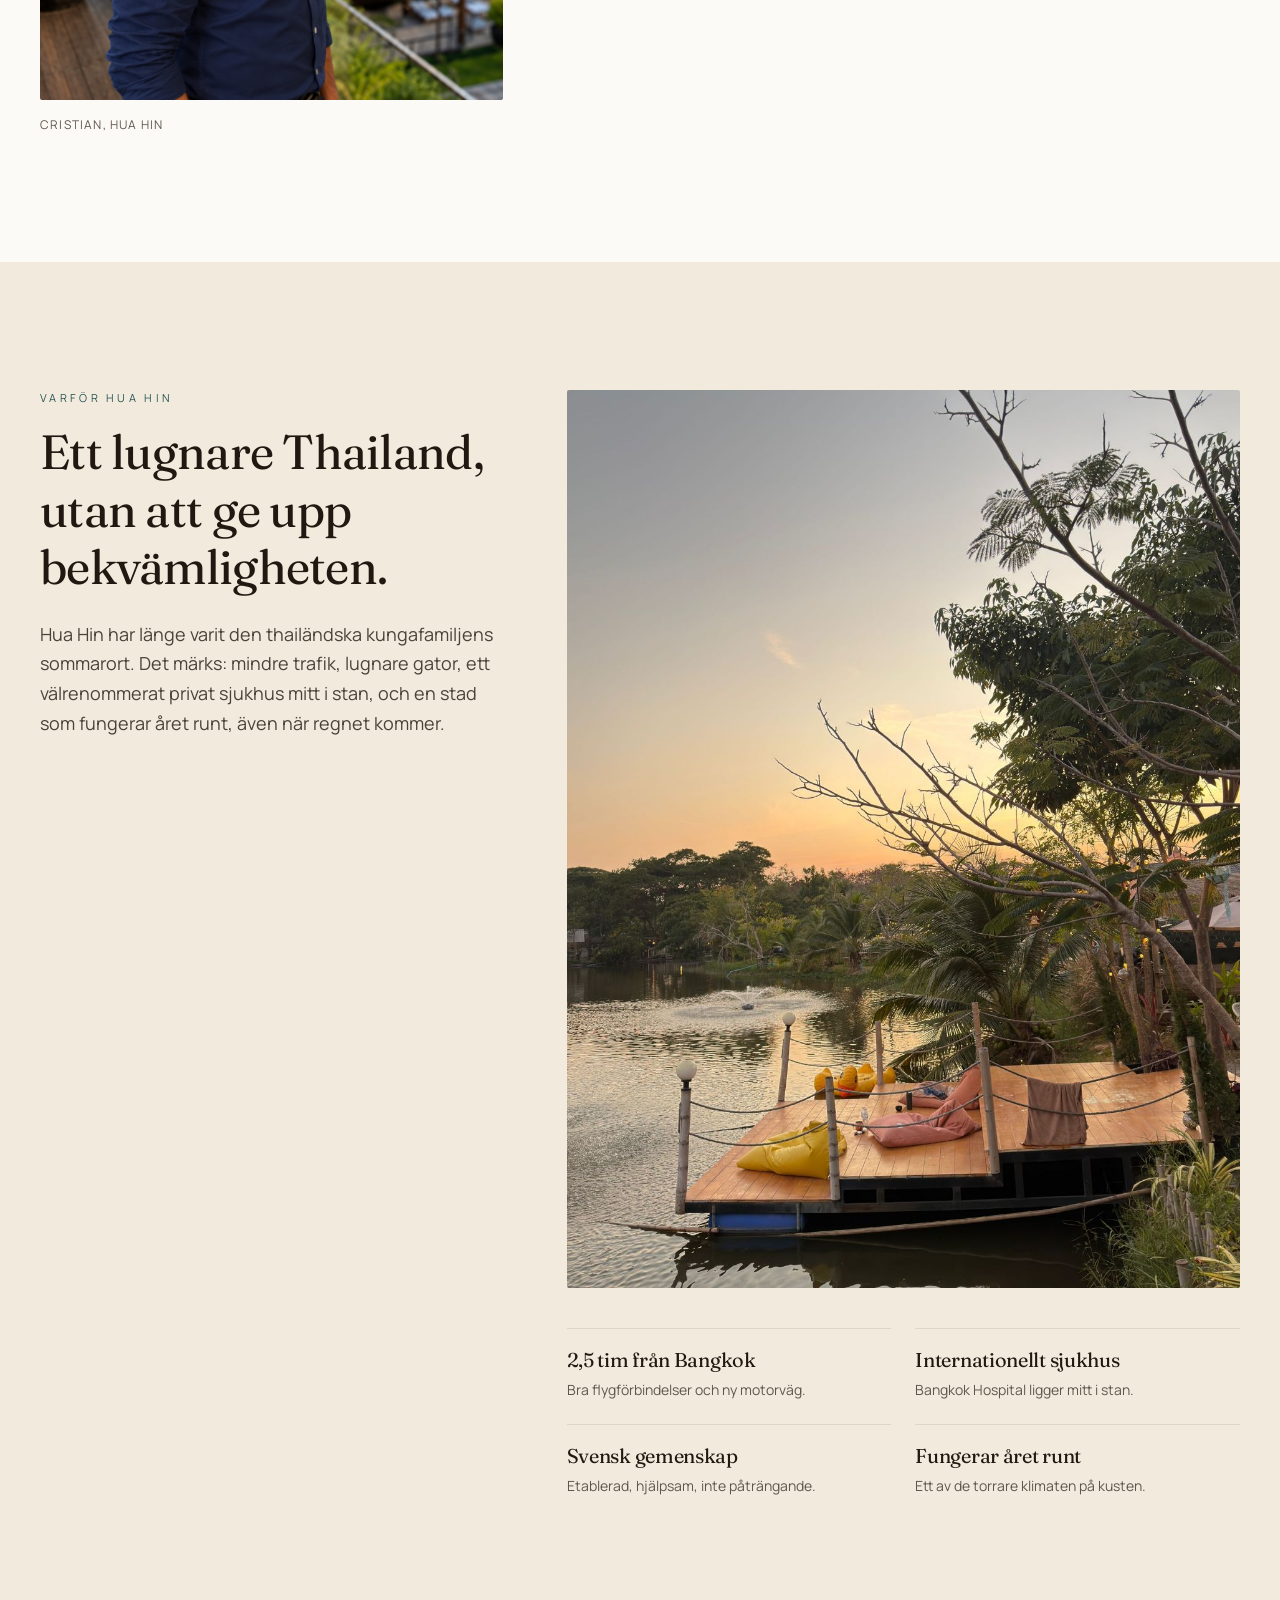
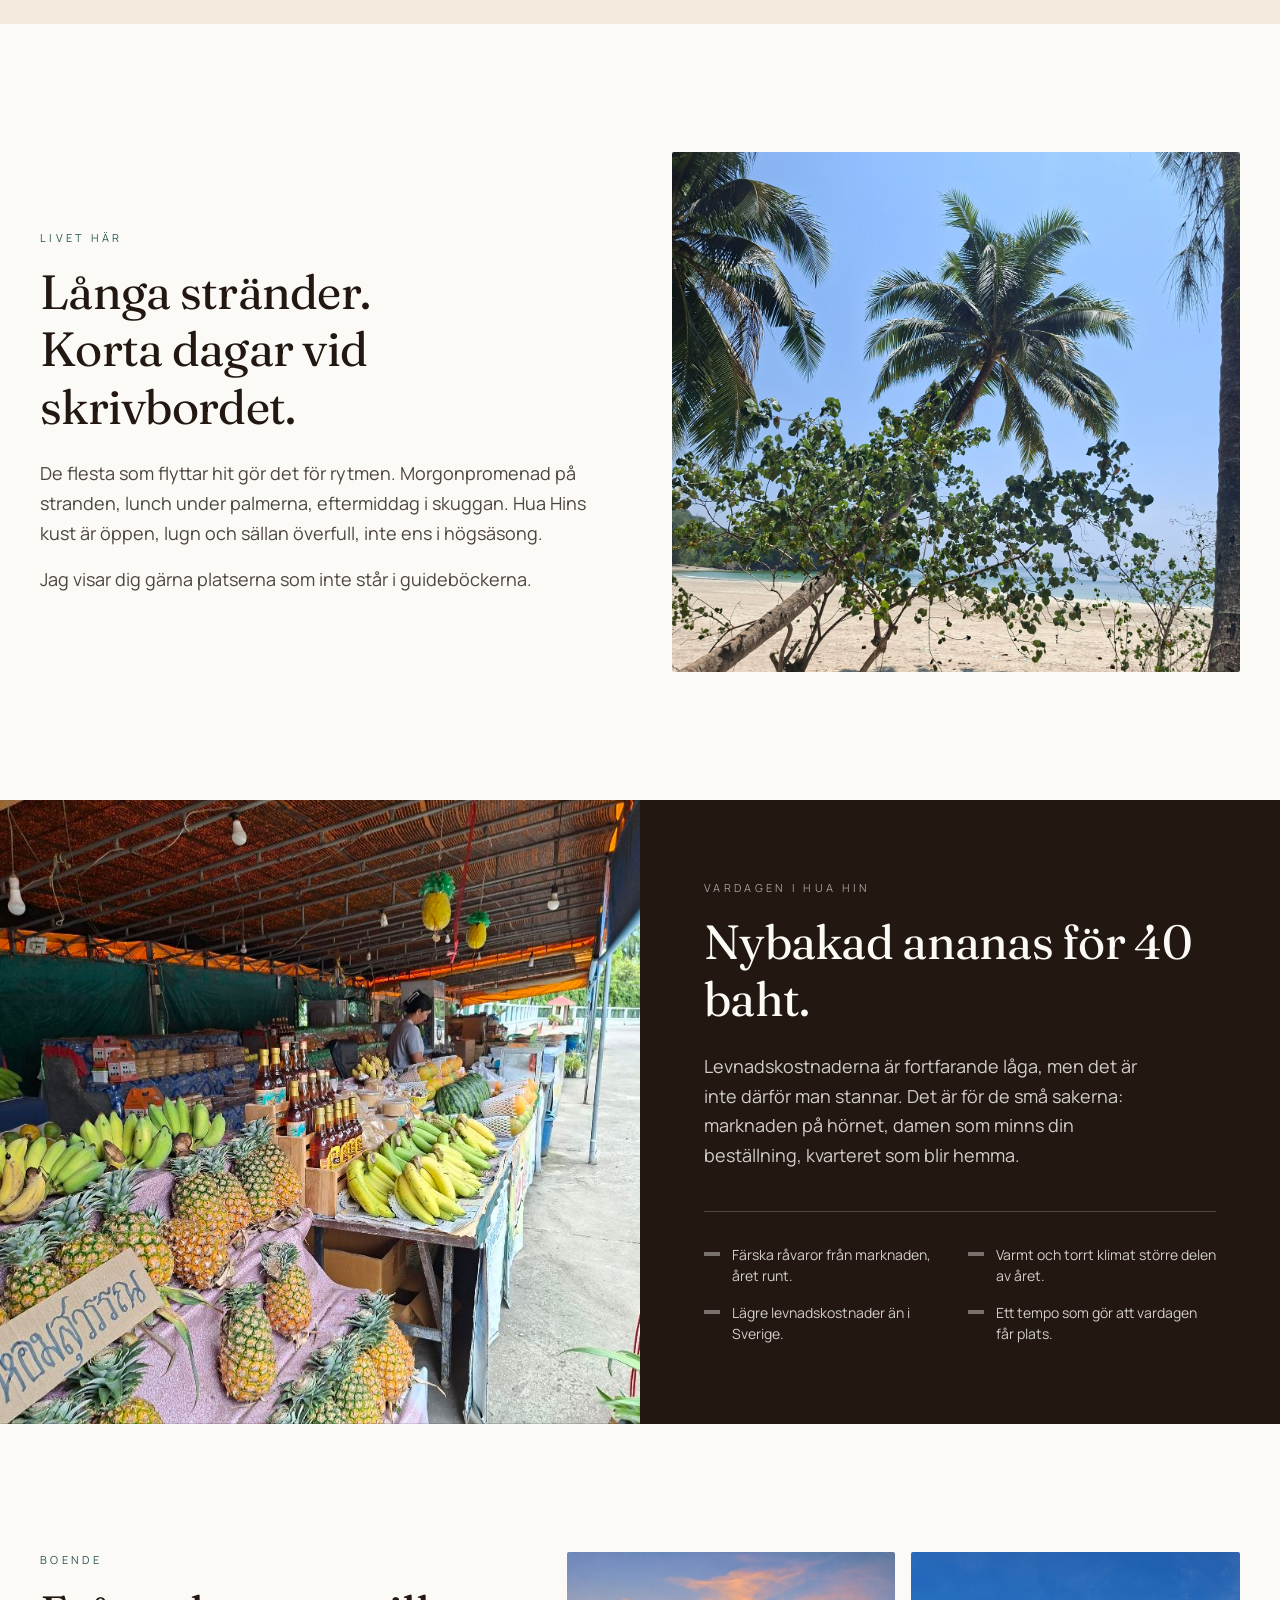
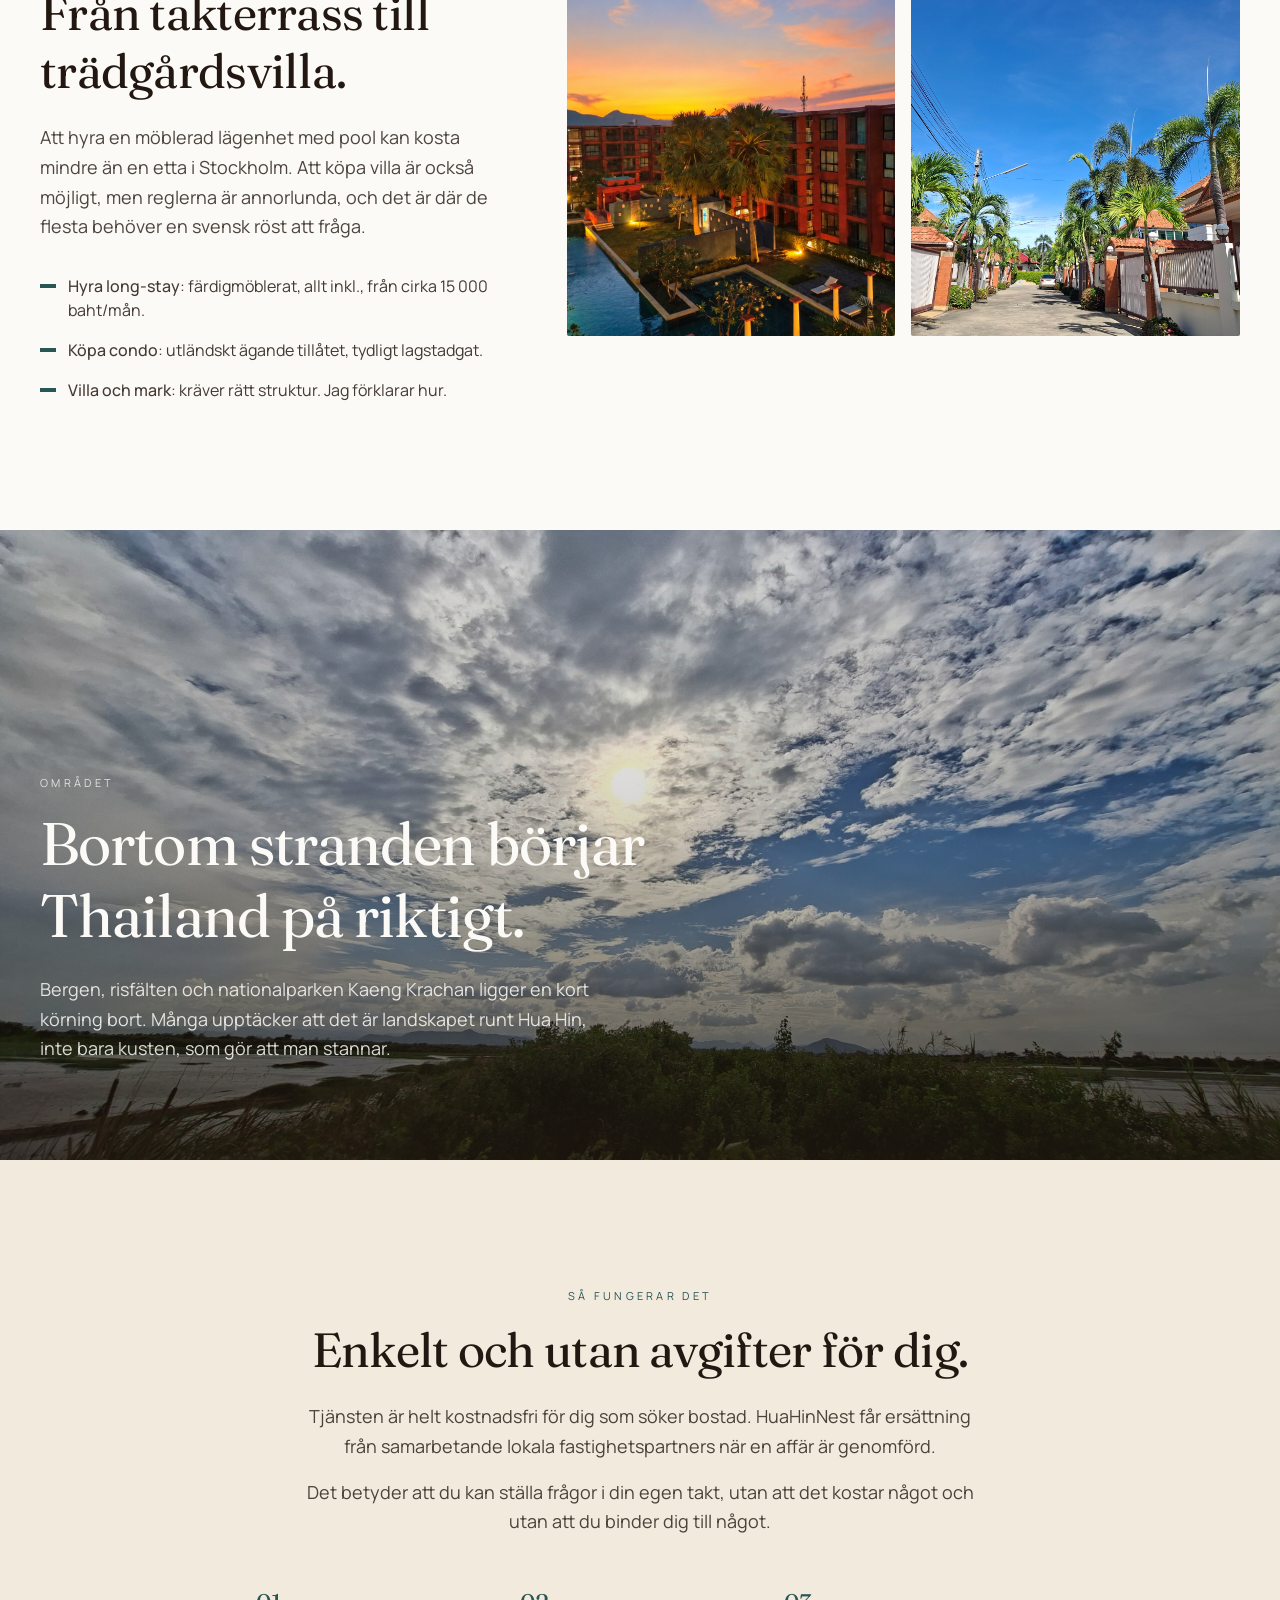
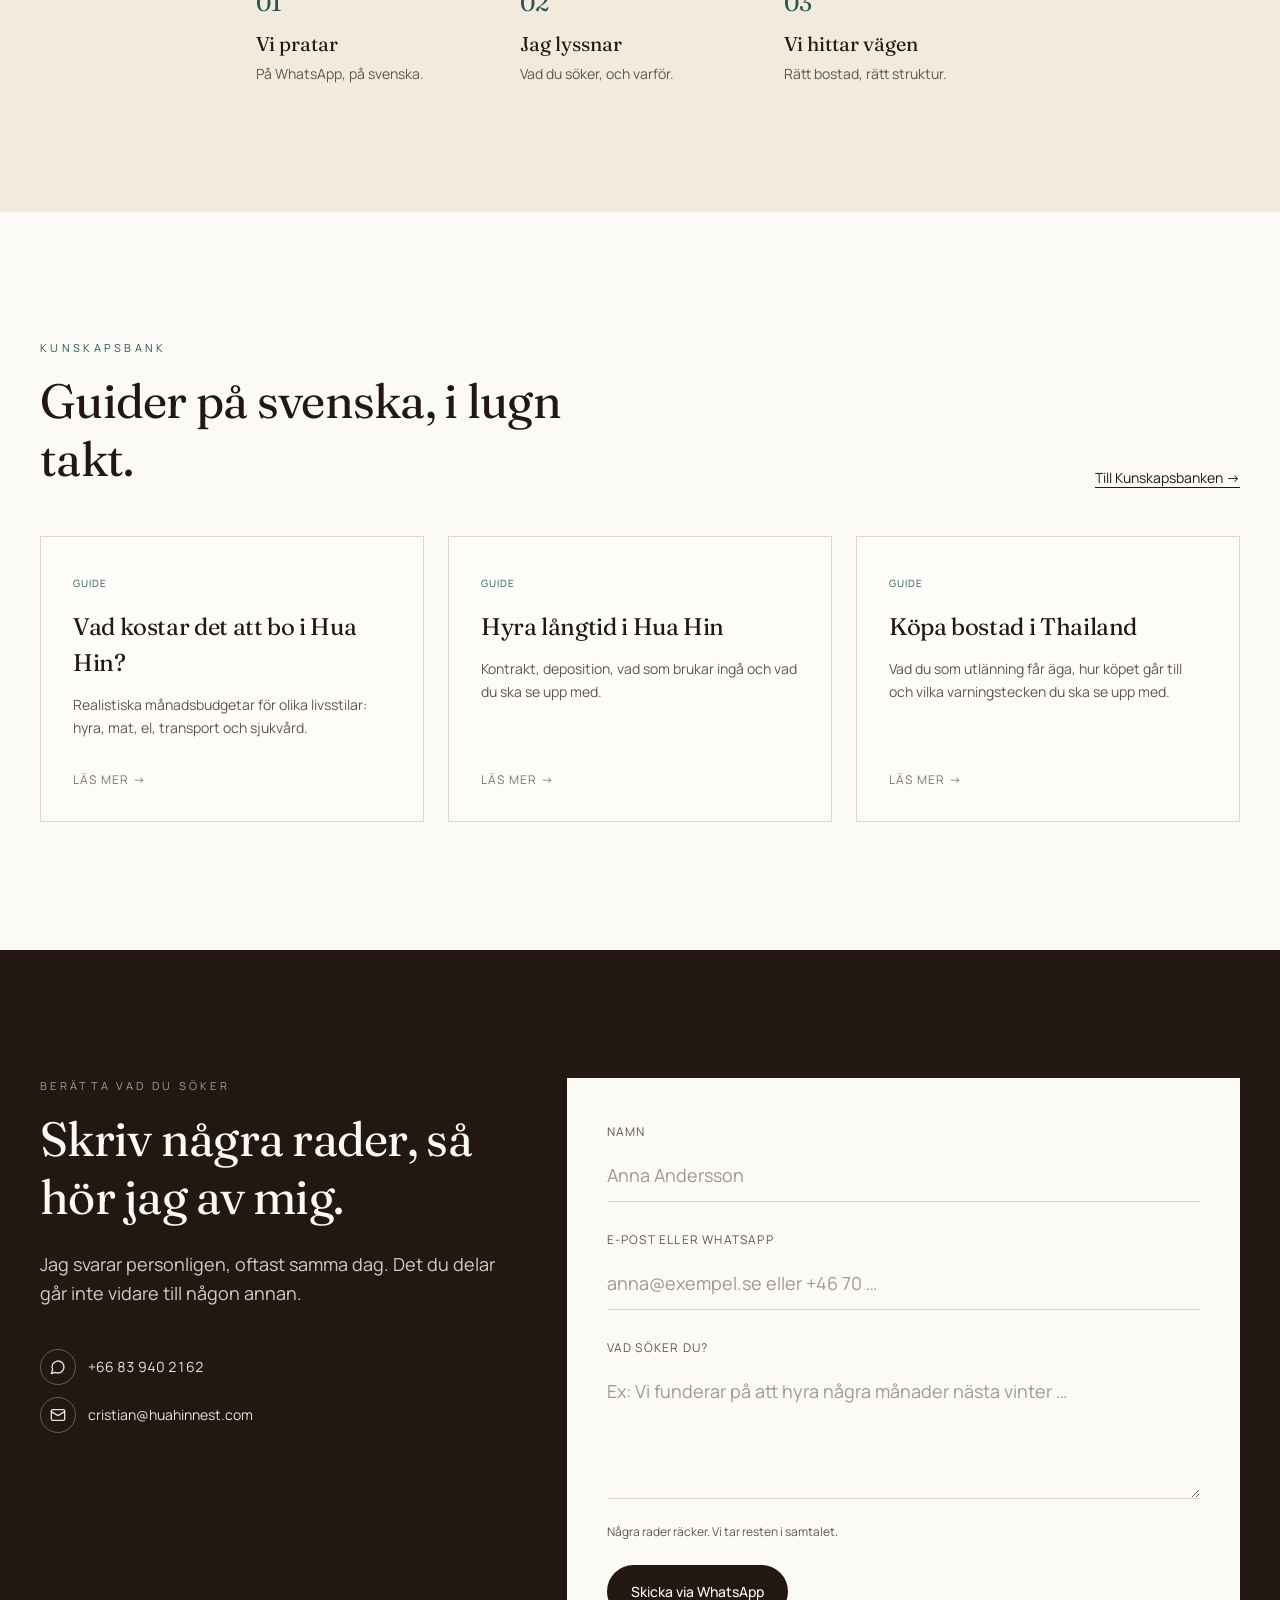
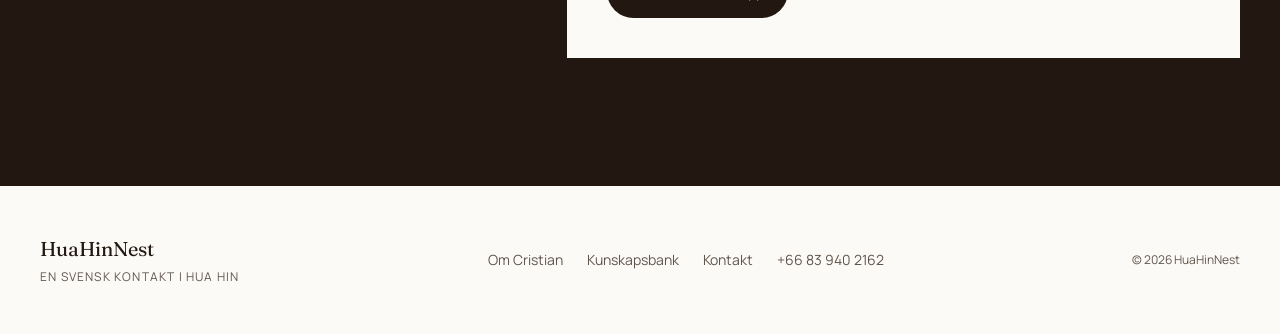
==== commit 28ac0303: "Update link and content for Thailand guide" ====
--- a/index.html
+++ b/index.html
@@ -316,11 +316,11 @@
         </div>
         <span class="card__more">Läs mer →</span>
       </a>
-      <a href="/kunskapsbank/visum-i-thailand/" class="card">
+       <a href="/kunskapsbank/kopa-bostad-i-thailand/" class="card">
         <div>
           <span class="card__tag">Guide</span>
-          <h3>Visum i Thailand</h3>
-          <p>30 dagars visumfrihet, långtidsvisum, 90-dagarsrapporten och TM30: det viktigaste att veta.</p>
+          <h3>Köpa bostad i Thailand</h3>
+          <p>Vad du som utlänning får äga, hur köpet går till och vilka varningstecken du ska se upp med.</p>
         </div>
         <span class="card__more">Läs mer →</span>
       </a>
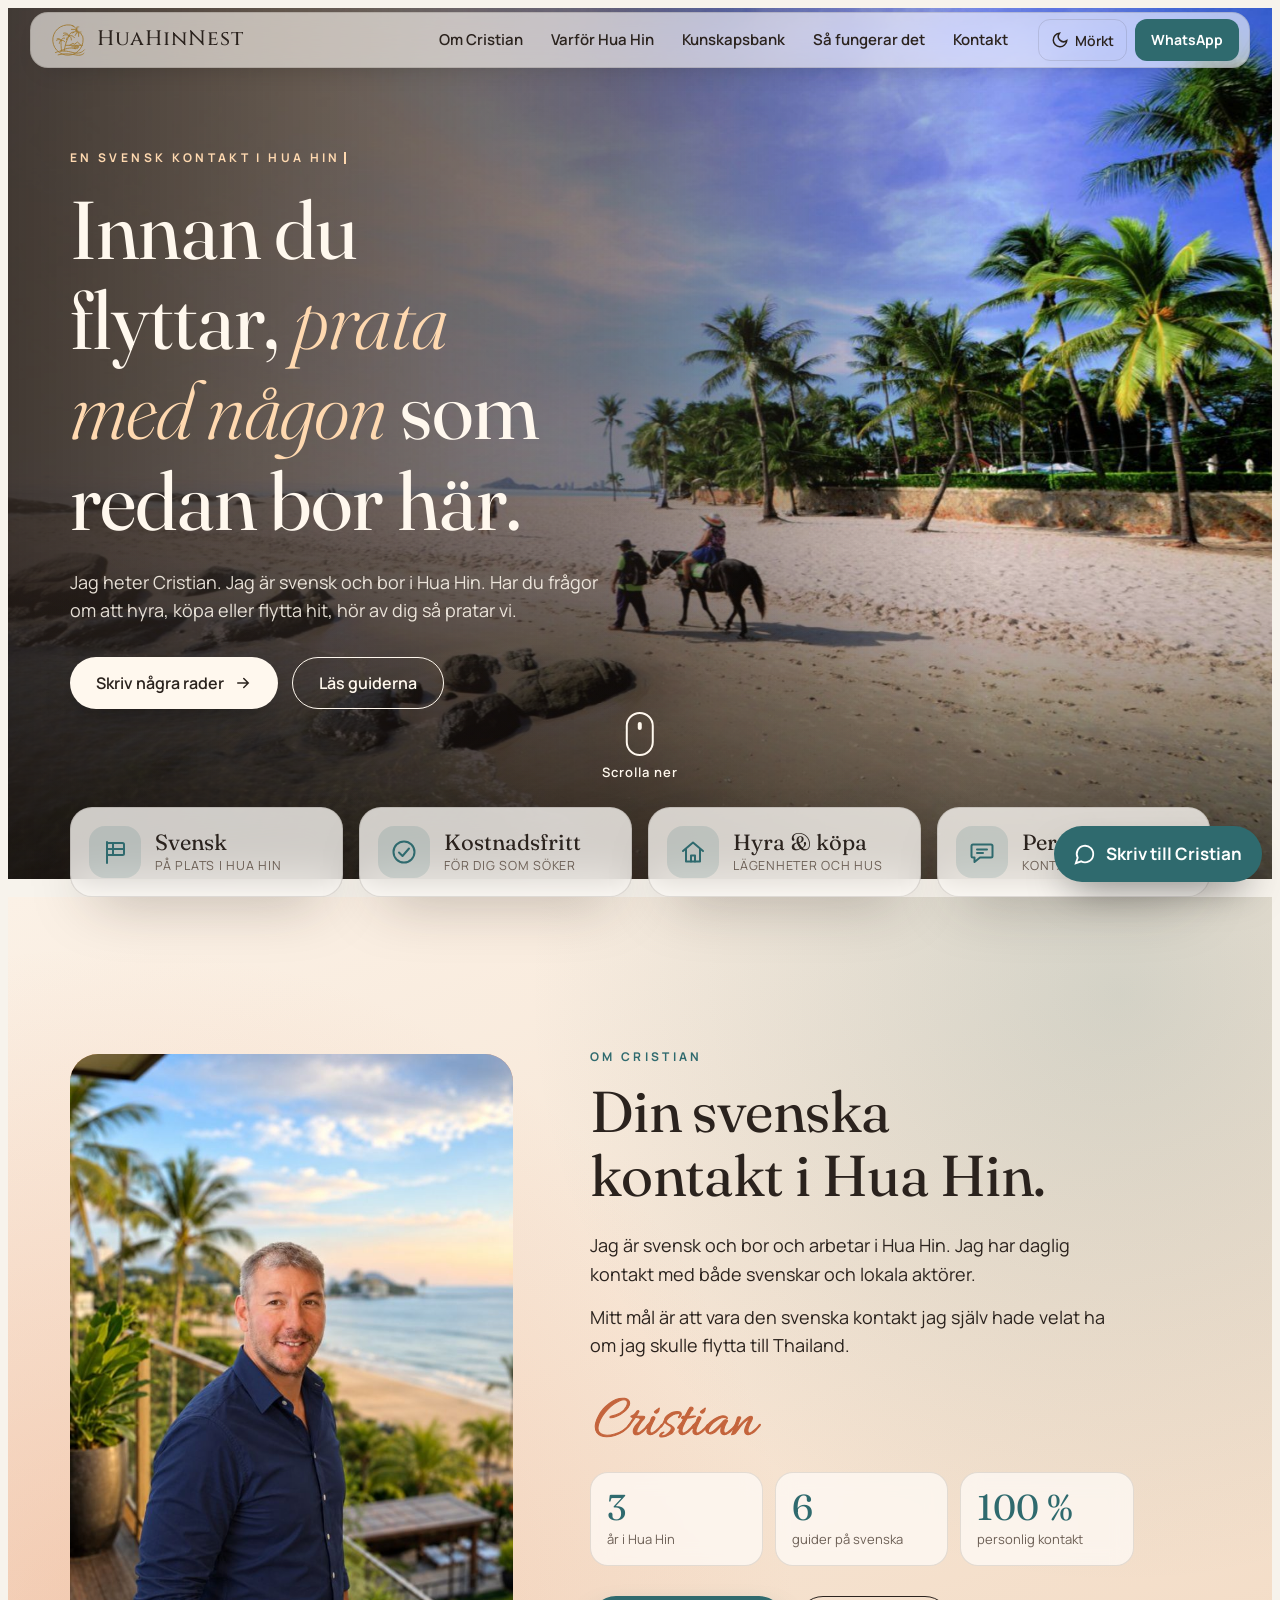
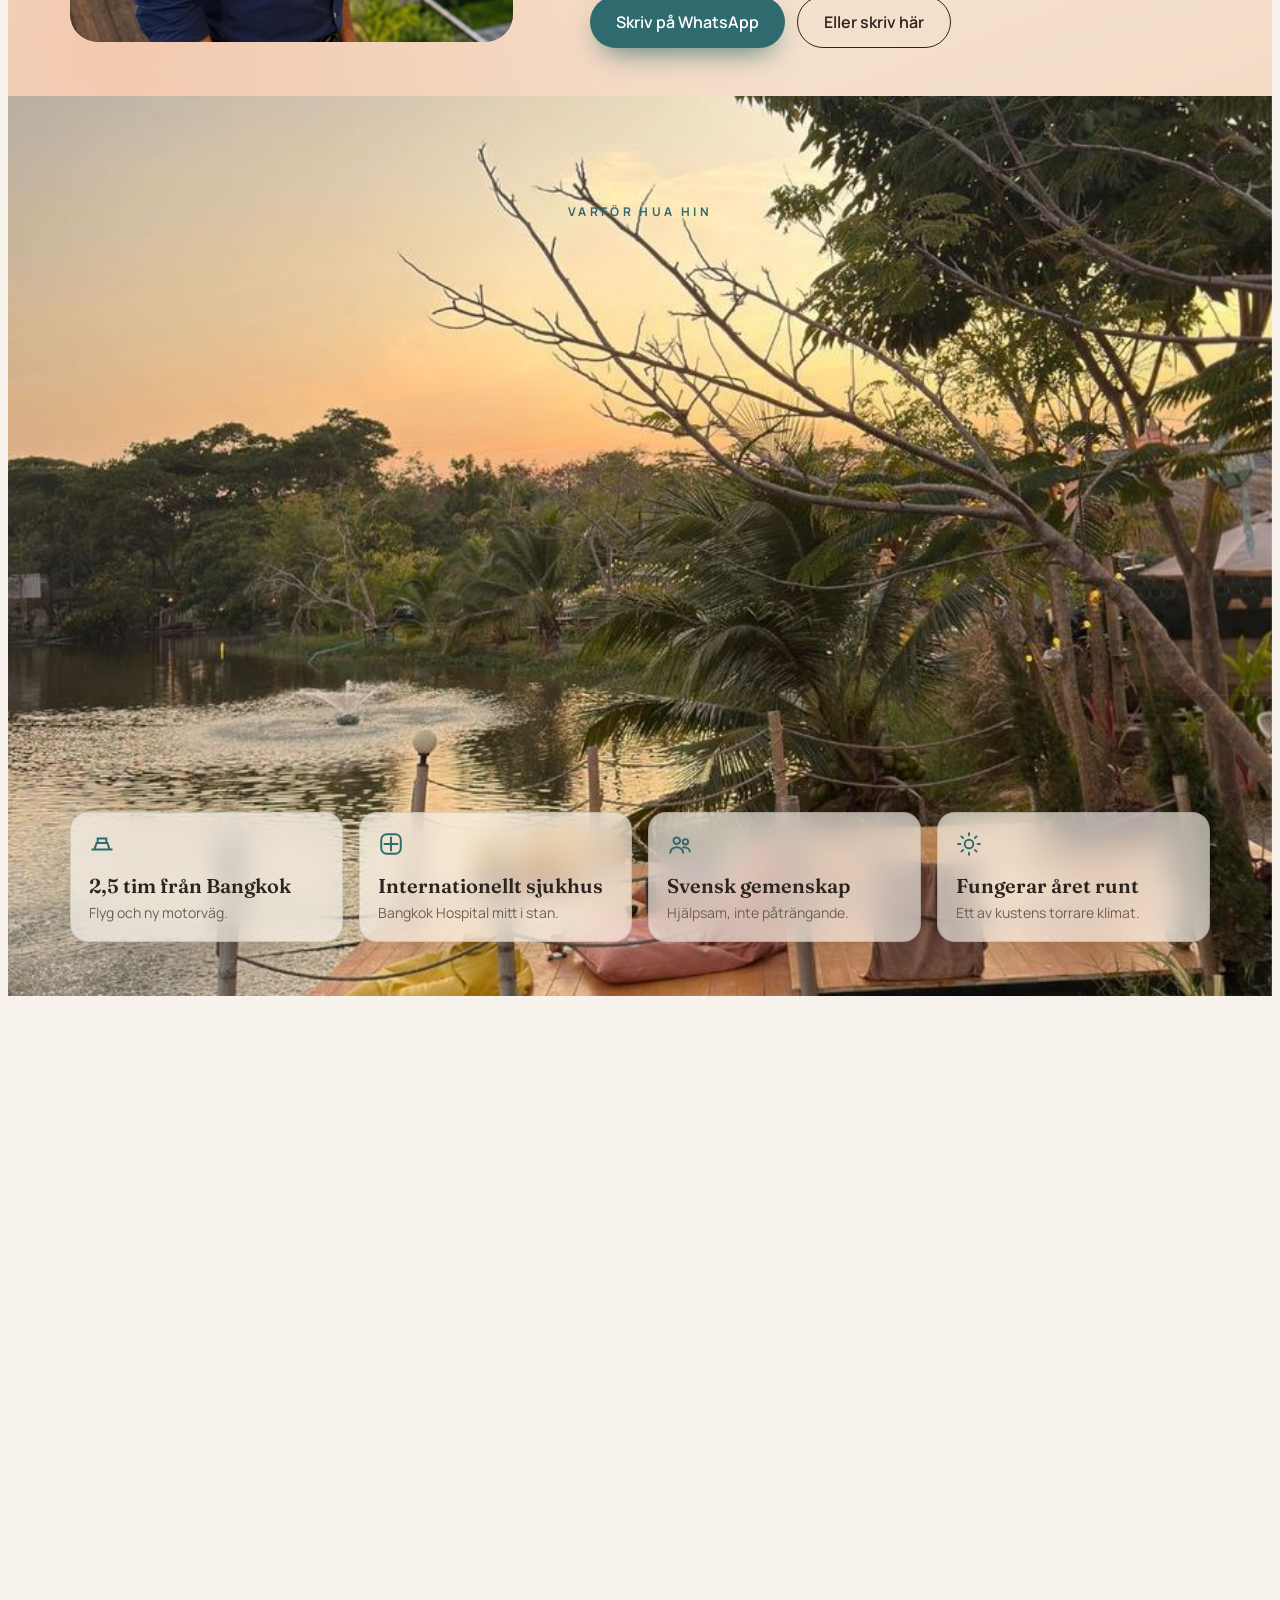
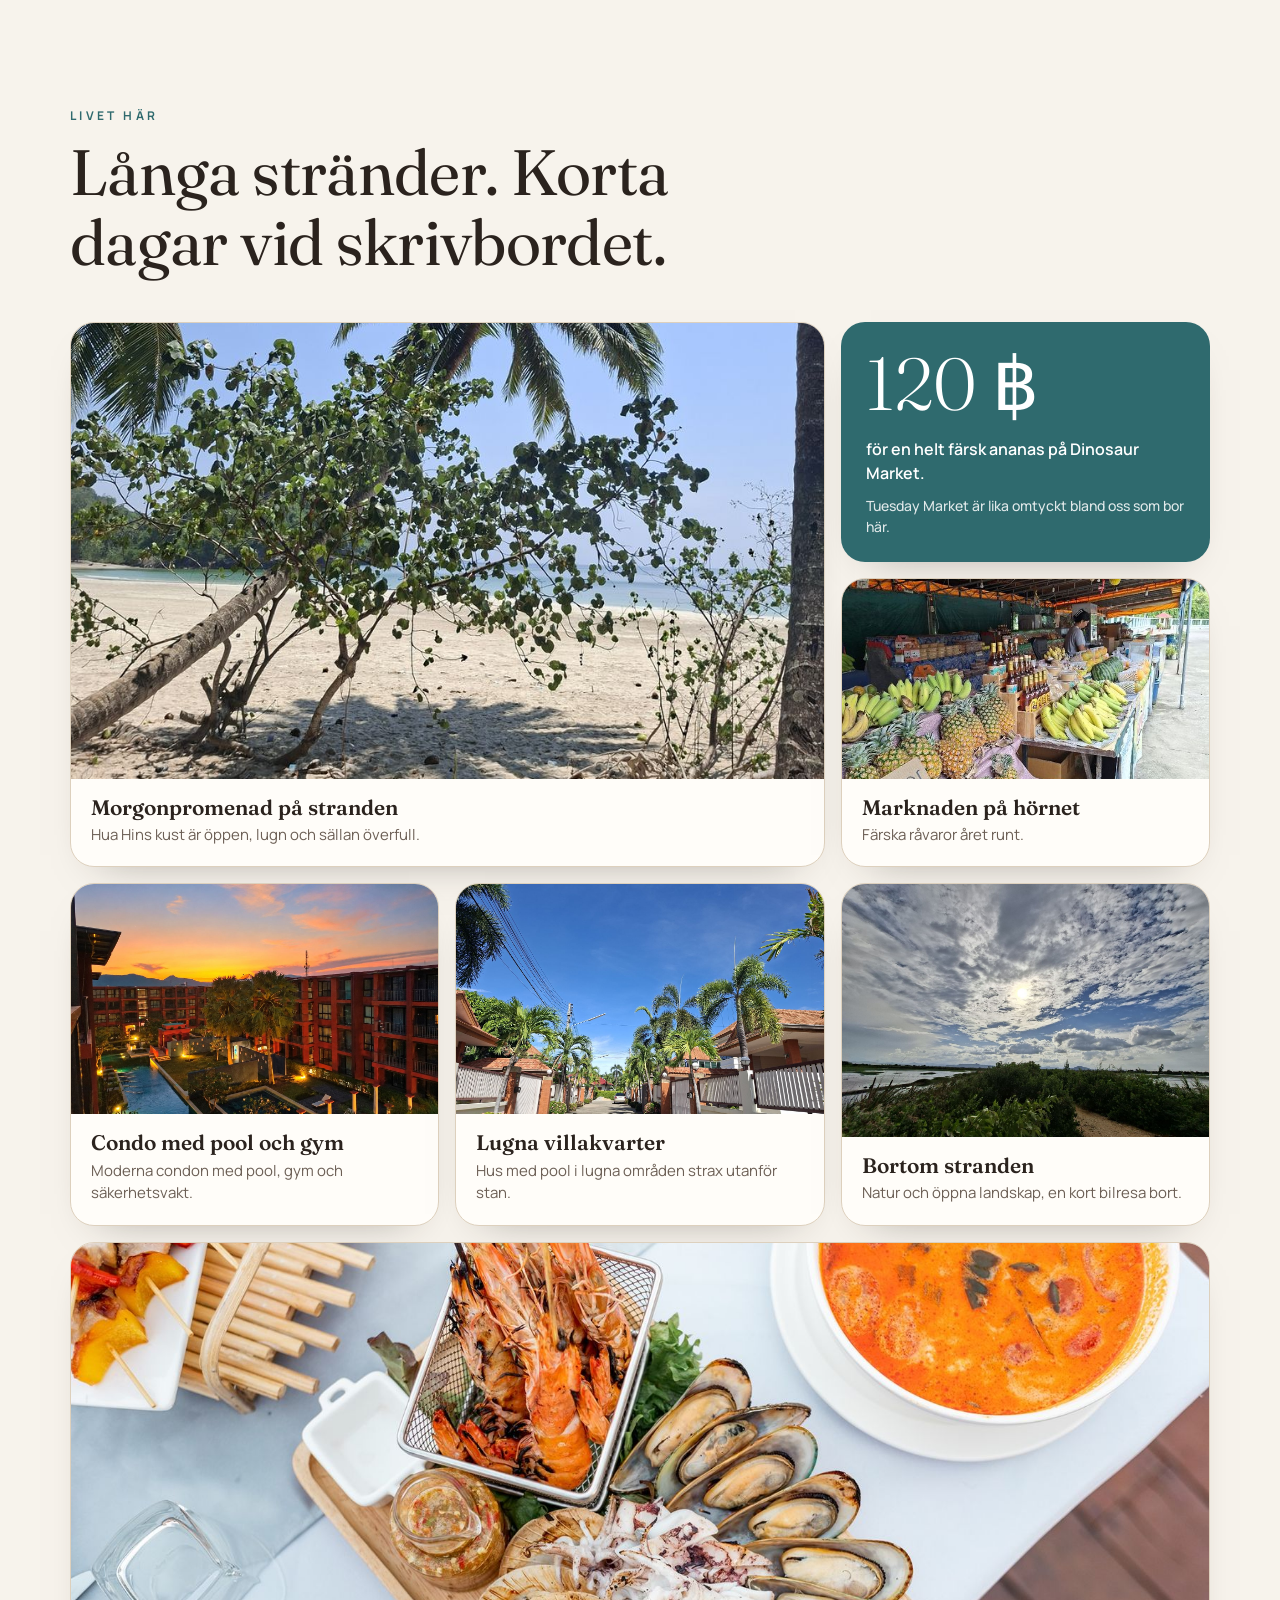
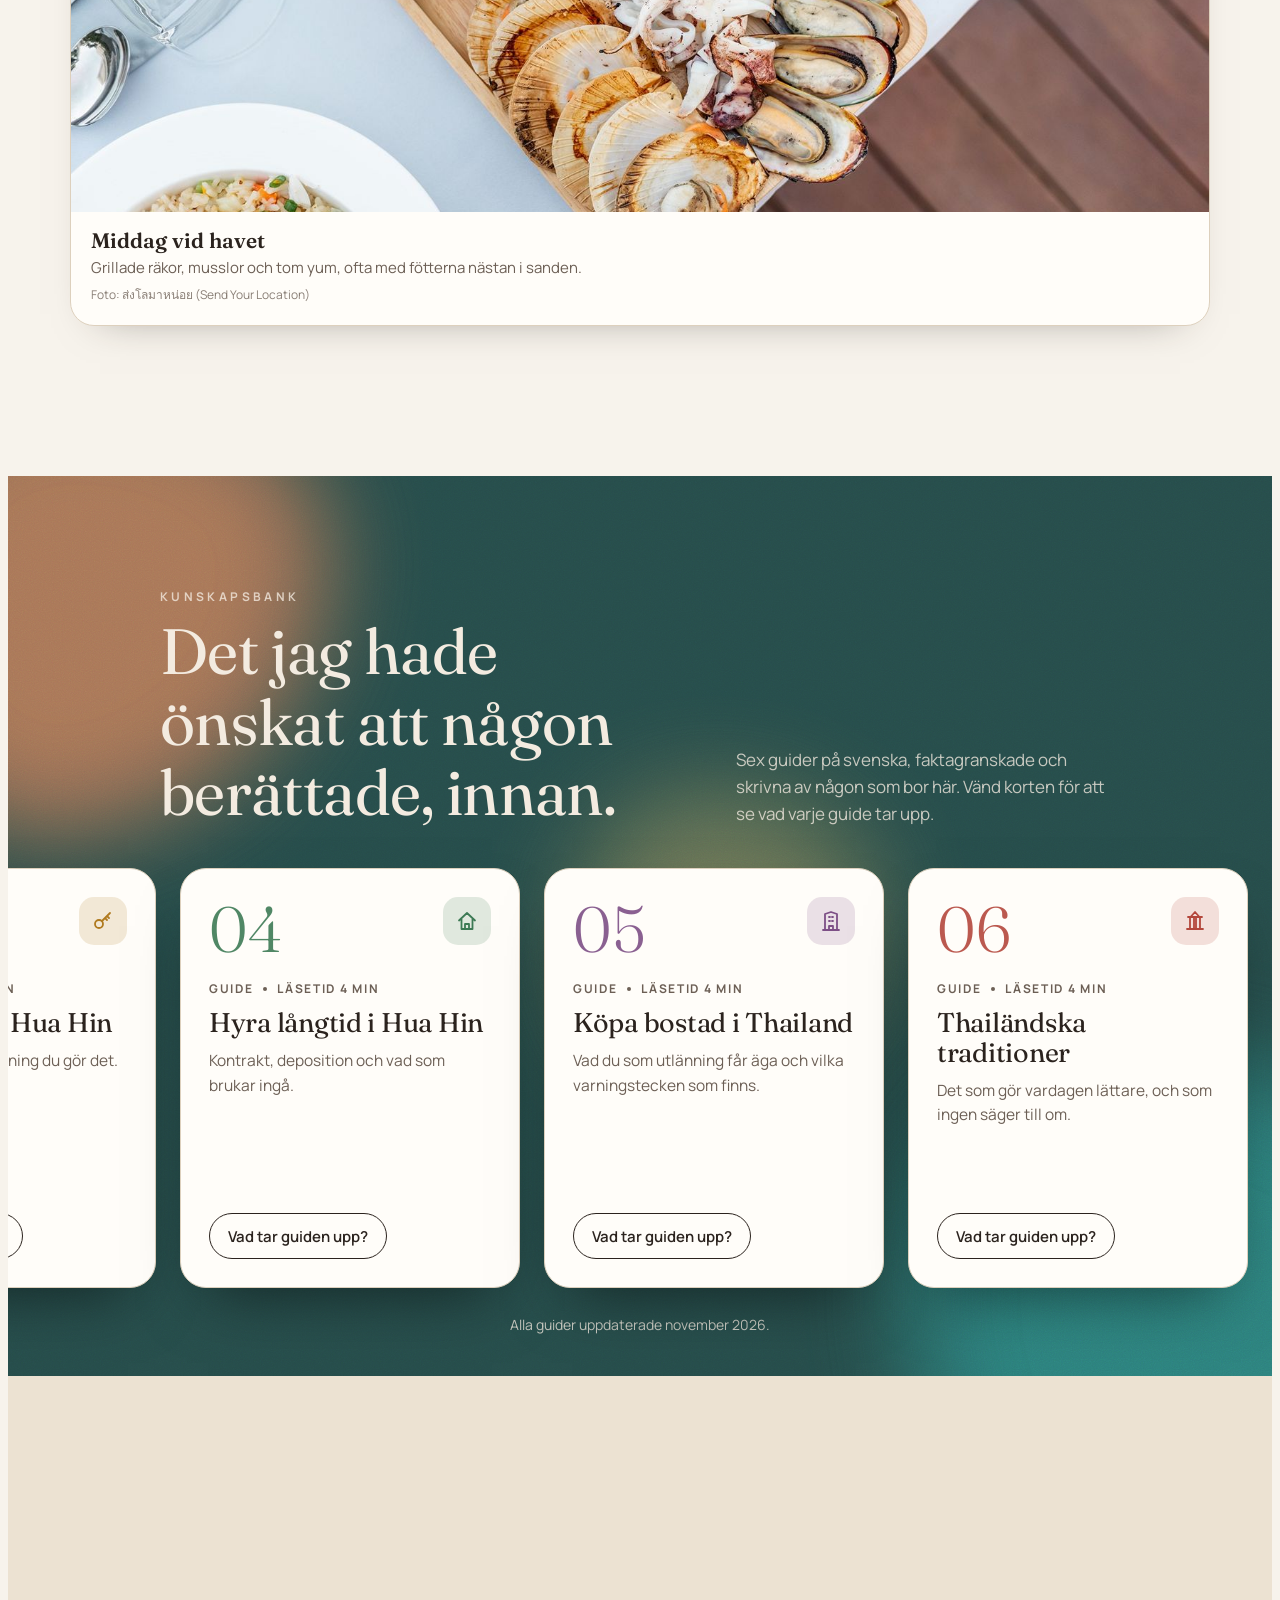
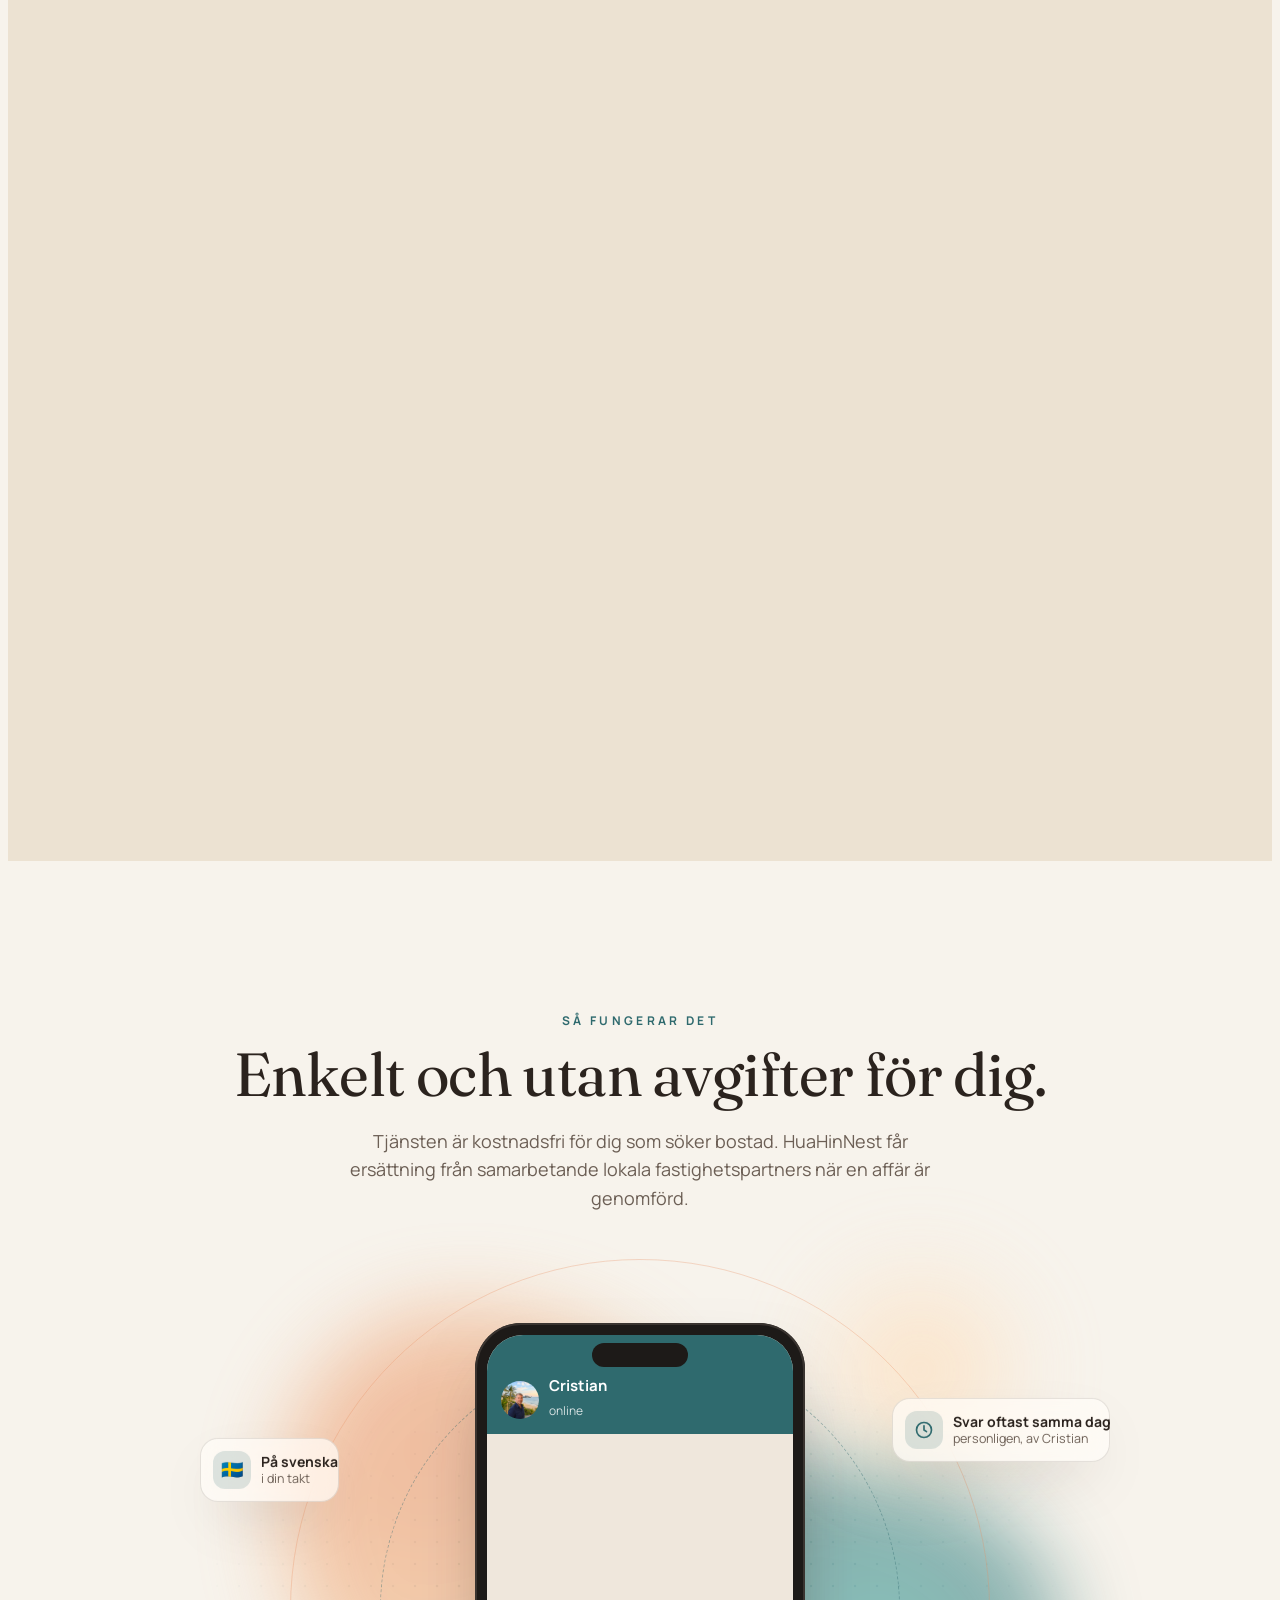
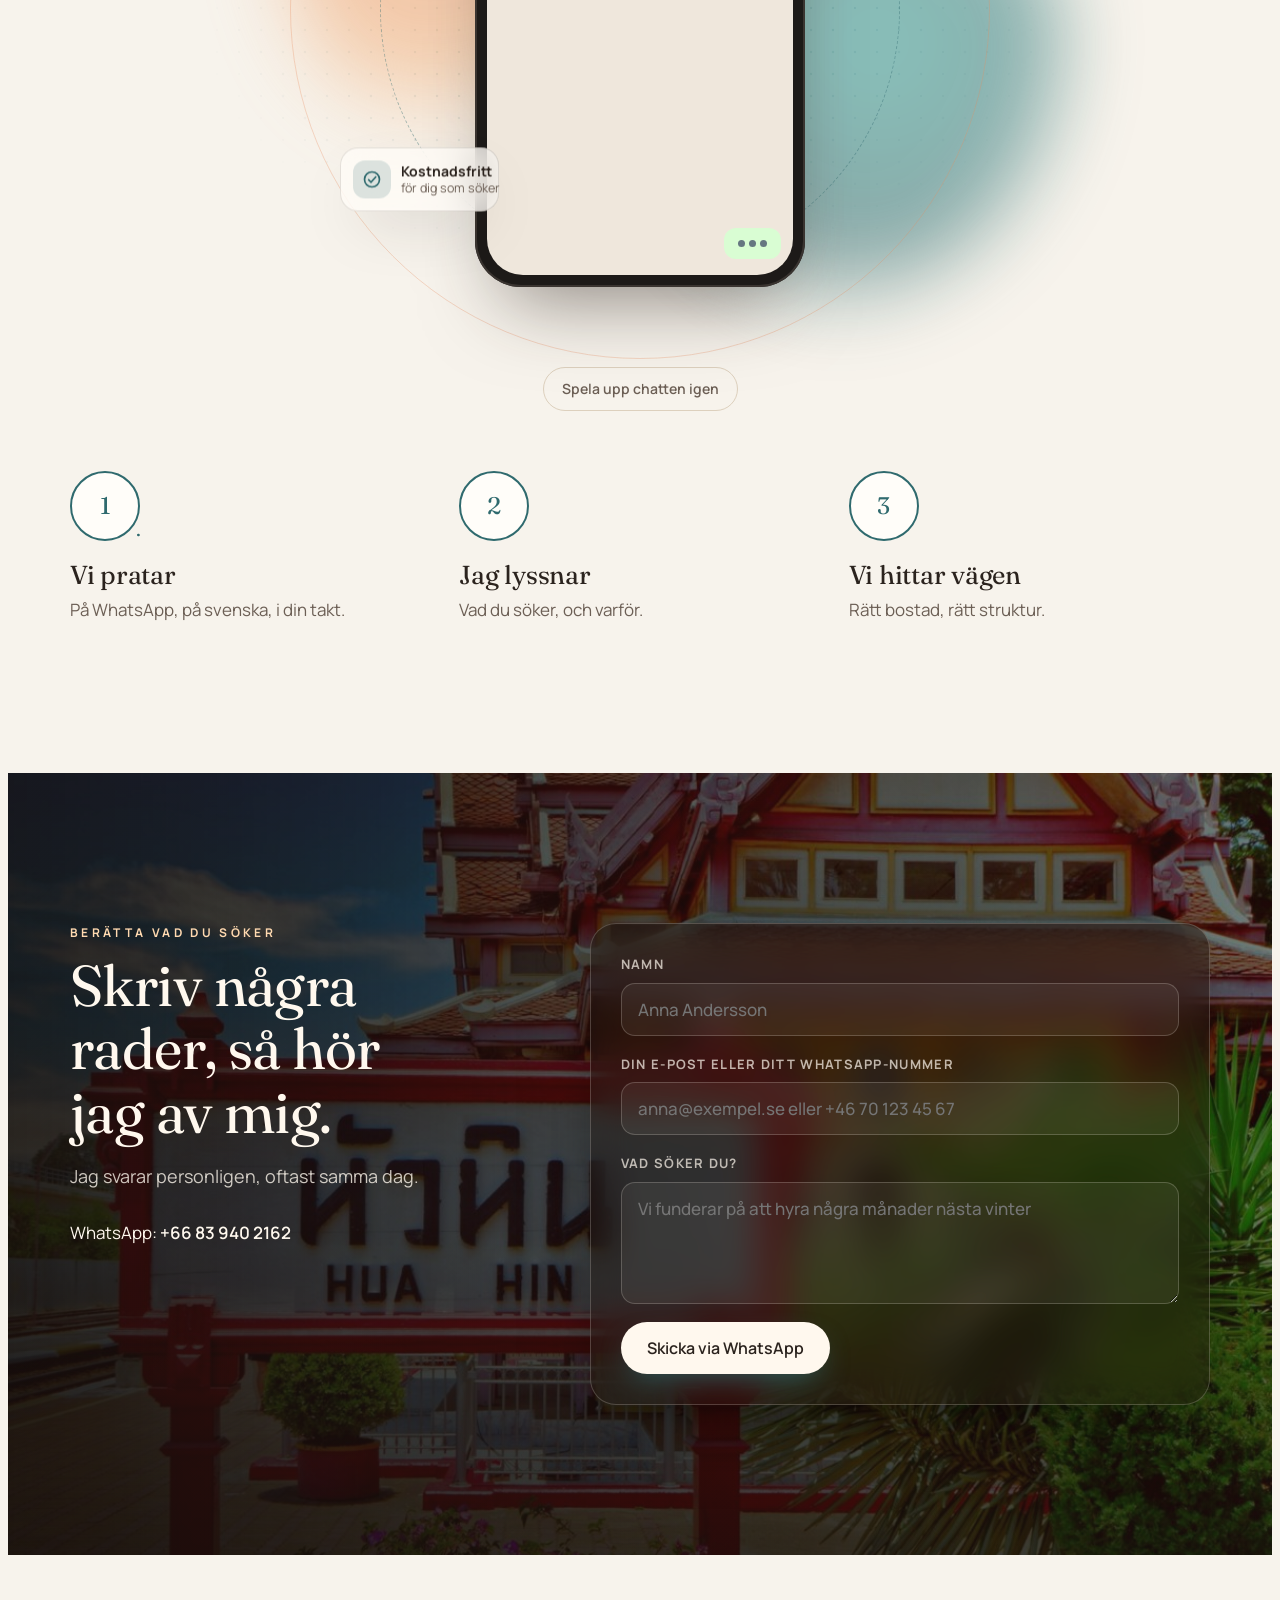
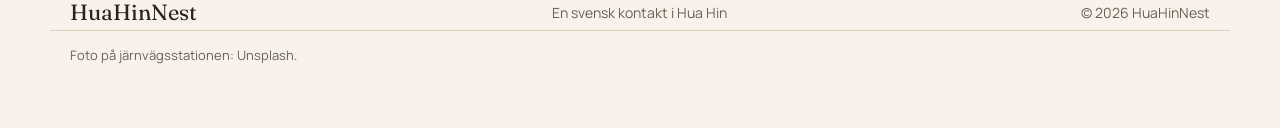
==== commit 07a95017: "ny-design" ====
--- a/index.html
+++ b/index.html
@@ -1,402 +1,893 @@
 <!doctype html>
 <html lang="sv">
 <head>
-  <meta charset="utf-8">
-  <meta name="viewport" content="width=device-width, initial-scale=1">
-  <title>HuaHinNest – Din svenska kontakt i Hua Hin</title>
-  <meta name="description" content="En svensk kontakt på plats i Hua Hin. Personlig vägledning för dig som funderar på att flytta, hyra eller köpa bostad i Thailand. Kostnadsfritt för dig som söker.">
-  <meta name="author" content="HuaHinNest">
-
-  <meta property="og:title" content="HuaHinNest – Din svenska kontakt i Hua Hin">
-  <meta property="og:description" content="En svensk kontakt på plats i Hua Hin. Personlig vägledning för dig som funderar på att flytta, hyra eller köpa bostad i Thailand. Kostnadsfritt för dig som söker.">
-  <meta property="og:type" content="website">
-  <meta property="og:image" content="https://huahinnest.onrender.com/hero-horse-beach..jpg">
-  <meta name="twitter:card" content="summary_large_image">
-  <meta name="twitter:image" content="https://huahinnest.onrender.com/hero-horse-beach..jpg">
-
-  <link rel="icon" href="/favicon.ico" type="image/x-icon">
-  <link rel="preconnect" href="https://fonts.googleapis.com">
-  <link rel="preconnect" href="https://fonts.gstatic.com" crossorigin>
-  <link rel="stylesheet" href="https://fonts.googleapis.com/css2?family=Fraunces:opsz,wght@9..144,300;9..144,400;9..144,500;9..144,600&family=Manrope:wght@300;400;500;600;700&display=swap">
-  <link rel="stylesheet" href="/css/style.css">
+<meta charset="utf-8">
+<meta name="viewport" content="width=device-width, initial-scale=1, viewport-fit=cover">
+<title>HuaHinNest – Din svenska kontakt i Hua Hin</title>
+<meta name="description" content="En svensk kontakt på plats i Hua Hin. Personlig vägledning för dig som funderar på att flytta, hyra eller köpa bostad i Thailand. Kostnadsfritt för dig som söker.">
+<meta name="author" content="HuaHinNest">
+<link rel="canonical" href="https://huahinnest.onrender.com/">
+<meta property="og:title" content="HuaHinNest – Din svenska kontakt i Hua Hin">
+<meta property="og:description" content="En svensk kontakt på plats i Hua Hin. Personlig vägledning för dig som funderar på att flytta, hyra eller köpa bostad i Thailand. Kostnadsfritt för dig som söker.">
+<meta property="og:type" content="website">
+<meta property="og:url" content="https://huahinnest.onrender.com/">
+<meta property="og:image" content="https://huahinnest.onrender.com/img/hero-horse-beach.jpg">
+<meta name="twitter:card" content="summary_large_image">
+<meta name="twitter:image" content="https://huahinnest.onrender.com/img/hero-horse-beach.jpg">
+<link rel="icon" href="/img/logo-emblem.svg" type="image/svg+xml">
+<link rel="preconnect" href="https://fonts.googleapis.com">
+<link rel="preconnect" href="https://fonts.gstatic.com" crossorigin>
+<link rel="stylesheet" href="https://fonts.googleapis.com/css2?family=Fraunces:ital,opsz,wght@0,9..144,300;0,9..144,400;0,9..144,600;0,9..144,900;1,9..144,300;1,9..144,400&family=Manrope:wght@400;500;600;700&family=Allura&family=Cinzel:wght@500&display=swap">
+<style>
+/* Layout: helsidesscener i lager, glasig header som alltid syns, scrollstyrda kapitel. Fraunces för rubriker, Manrope för brödtext, havsgrön accent från HuaHinNest. */
+:root{
+  --bg:#f7f3ec; --sand:#ece2d2; --card:#fffdf9; --ink:#2b231e; --muted:#6c5f55; --line:#ddd0bd;
+  --accent:#2f6a6e; --accent-ink:#ffffff; --sun:#e98b5e; --glass:rgba(255,252,247,.62); --glass-line:rgba(43,35,30,.12);
+  --shadow:0 24px 60px -24px rgba(43,35,30,.35);
+  --mask-filter:none;
+  --display:"Fraunces", Georgia, "Times New Roman", serif;
+  --body:"Manrope", system-ui, -apple-system, "Segoe UI", sans-serif;
+  --hh:72px;
+}
+@media (prefers-color-scheme: dark){:root:not([data-theme="light"]){
+  --bg:#13100e; --sand:#1d1814; --card:#1b1714; --ink:#f3ebe0; --muted:#b5a696; --line:#3a312a;
+  --accent:#7cc4bf; --accent-ink:#0f2526; --sun:#f0a07a; --glass:rgba(24,20,17,.6); --glass-line:rgba(243,235,224,.12);
+  --shadow:0 24px 60px -24px rgba(0,0,0,.7); --mask-filter:brightness(1.35) saturate(1.15); color-scheme:dark;}}
+:root[data-theme="dark"]{
+  --bg:#13100e; --sand:#1d1814; --card:#1b1714; --ink:#f3ebe0; --muted:#b5a696; --line:#3a312a;
+  --accent:#7cc4bf; --accent-ink:#0f2526; --sun:#f0a07a; --glass:rgba(24,20,17,.6); --glass-line:rgba(243,235,224,.12);
+  --shadow:0 24px 60px -24px rgba(0,0,0,.7); --mask-filter:brightness(1.35) saturate(1.15); color-scheme:dark;}
+
+*,*::before,*::after{box-sizing:border-box}
+html{scroll-behavior:smooth}
+body{background:var(--bg);color:var(--ink);font-family:var(--body);font-size:17px;line-height:1.6;-webkit-font-smoothing:antialiased;overflow-x:hidden;transition:background .4s,color .4s}
+body::before{content:"";position:fixed;inset:0 0 auto;height:env(safe-area-inset-top,0px);z-index:60;background:var(--glass)}
+h1,h2,h3{font-family:var(--display);font-weight:400;line-height:1.1;margin:0;text-wrap:balance;letter-spacing:-.01em}
+p{margin:0}
+a{color:inherit}
+:focus-visible{outline:3px solid var(--accent);outline-offset:3px;border-radius:6px}
+.wrap{max-width:1180px;margin:0 auto;padding-left:max(20px,env(safe-area-inset-left,0px));padding-right:max(20px,env(safe-area-inset-right,0px))}
+.eyebrow{font-size:12px;font-weight:700;letter-spacing:.28em;text-transform:uppercase;color:var(--accent)}
+.btn{display:inline-flex;align-items:center;gap:10px;min-height:52px;padding:0 26px;border-radius:999px;font:600 16px/1 var(--body);text-decoration:none;border:0;cursor:pointer;transition:transform .25s,box-shadow .25s,background .25s}
+.btn:hover{transform:translateY(-2px)}
+.btn:active{transform:translateY(0) scale(.98)}
+.btn-primary{background:var(--accent);color:var(--accent-ink);box-shadow:0 12px 30px -12px var(--accent)}
+.btn-ghost{background:transparent;color:inherit;border:1.5px solid currentColor}
+.btn svg{width:18px;height:18px;transition:transform .25s}
+.btn:hover svg{transform:translateX(4px)}
+
+/* Header */
+.hdr{position:fixed;top:env(safe-area-inset-top,0px);left:0;right:0;z-index:50;padding-left:max(14px,env(safe-area-inset-left,0px));padding-right:max(14px,env(safe-area-inset-right,0px));padding-block:12px}
+.hdr-in{max-width:1220px;margin:0 auto;height:56px;display:flex;align-items:center;gap:18px;padding:0 10px 0 18px;border-radius:18px;background:var(--glass);border:1px solid var(--glass-line);backdrop-filter:blur(18px) saturate(1.4);-webkit-backdrop-filter:blur(18px) saturate(1.4);box-shadow:0 10px 30px -20px rgba(0,0,0,.45)}
+.brand{display:flex;align-items:center;gap:10px;text-decoration:none;font-family:"Cinzel",var(--display);font-weight:500;font-size:21px;letter-spacing:.05em;white-space:nowrap;color:var(--ink)}
+.brand .emblem{width:38px;height:38px;flex:0 0 38px;color:var(--gold)}
+.brand .emblem path{stroke-dasharray:100;stroke-dashoffset:100;animation:draw 1.6s calc(.2s + var(--i)*.09s) cubic-bezier(.6,0,.2,1) forwards}
+.brand .emblem .moon{opacity:0;animation:fadein .8s 1.4s forwards}
+@keyframes fadein{to{opacity:1}}
+:root{--gold:#a07a34}
+@media (prefers-color-scheme: dark){:root:not([data-theme="light"]){--gold:#d9b56c}}
+:root[data-theme="dark"]{--gold:#d9b56c}
+@keyframes draw{to{stroke-dashoffset:0}}
+.nav{display:flex;gap:4px;margin-left:auto}
+.nav a{font-size:15px;font-weight:600;text-decoration:none;padding:9px 12px;border-radius:10px;transition:background .2s}
+.nav a:hover{background:var(--glass-line)}
+.hdr-tools{display:flex;gap:8px;align-items:center}
+.icon-btn{height:42px;min-width:42px;padding:0 12px;display:inline-flex;align-items:center;justify-content:center;gap:6px;border-radius:12px;border:1px solid var(--glass-line);background:transparent;color:inherit;font:600 14px var(--body);cursor:pointer}
+.icon-btn svg{width:18px;height:18px}
+.wa-btn{height:42px;padding:0 16px;border-radius:12px;background:var(--accent);color:var(--accent-ink);font-weight:700;font-size:14px;text-decoration:none;display:inline-flex;align-items:center}
+.menu-btn{display:none}
+.progress{position:absolute;left:24px;right:24px;bottom:10px;height:2px;border-radius:2px;overflow:hidden;pointer-events:none}
+.progress i{display:block;height:100%;width:100%;background:var(--accent);transform-origin:left;transform:scaleX(0)}
+.mnav{display:none}
+@media (max-width:980px){
+  .nav{display:none}.menu-btn{display:inline-flex}.wa-btn{display:none}.hdr-tools{margin-left:auto}
+  .mnav{position:absolute;top:76px;left:max(14px,env(safe-area-inset-left,0px));right:max(14px,env(safe-area-inset-right,0px));flex-direction:column;padding:10px;border-radius:18px;background:var(--glass);border:1px solid var(--glass-line);backdrop-filter:blur(18px);-webkit-backdrop-filter:blur(18px)}
+  .mnav.open{display:flex}
+  .mnav a{padding:14px 12px;font-size:18px;font-weight:600;text-decoration:none;border-bottom:1px solid var(--glass-line)}
+  .mnav a:last-child{border:0;color:var(--accent)}
+}
+.sr{position:absolute;width:1px;height:1px;overflow:hidden;clip:rect(0 0 0 0);white-space:nowrap}
+@media (max-width:420px){
+  .hdr{padding-left:max(10px,env(safe-area-inset-left,0px));padding-right:max(10px,env(safe-area-inset-right,0px))}
+  .hdr-in{gap:8px;padding:0 8px 0 12px}
+  .brand{font-size:17px;gap:7px;letter-spacing:.03em}.brand .emblem{width:32px;height:32px;flex-basis:32px}
+  #themeLabel{position:absolute;width:1px;height:1px;overflow:hidden;clip:rect(0 0 0 0)}
+  #theme{width:44px;height:44px;padding:0}
+  .menu-btn{height:44px;padding:0 12px}
+  .hdr-tools{gap:6px}
+}
+
+/* Hero */
+.hero{position:relative;min-height:max(640px,92svh);display:flex;align-items:flex-end;overflow:hidden;color:#fff8ee;isolation:isolate}
+.scene{position:absolute;inset:-6% -4% 0;z-index:-2}
+.scene{will-change:transform}
+.scene img{position:absolute;inset:0;width:100%;height:100%;object-fit:cover;object-position:68% 55%;animation:kenburns 26s ease-in-out infinite alternate}
+@keyframes kenburns{from{transform:scale(1.04)}to{transform:scale(1.14) translateX(-1.5%)}}
+.hero::after{content:"";position:absolute;inset:0;z-index:-1;background:linear-gradient(90deg,rgba(20,14,12,.8) 0%,rgba(20,14,12,.48) 48%,rgba(20,14,12,0) 78%),linear-gradient(0deg,rgba(20,14,12,.6),transparent 45%)}
+.hero-in{width:100%;padding-top:140px;padding-bottom:110px}
+.hero .eyebrow{color:#ffd9b0;min-height:1.6em}
+.caret{display:inline-block;width:2px;height:1em;background:currentColor;vertical-align:-2px;margin-left:3px;animation:blink 1s steps(1) infinite}
+@keyframes blink{50%{opacity:0}}
+.hero h1{font-size:clamp(2.6rem,6.4vw,5.6rem);max-width:12ch;margin-top:18px;font-weight:400}
+.hero h1 em{font-weight:300;color:#ffd9b0}
+.w{display:inline-block;opacity:0;transform:translateY(40%) rotate(4deg);filter:blur(6px);animation:word .9s cubic-bezier(.2,.8,.2,1) forwards}
+@keyframes word{to{opacity:1;transform:none;filter:none}}
+.hero .lead{max-width:34rem;margin-top:22px;font-size:18px;color:rgba(255,248,238,.88)}
+.hero .ctas{display:flex;flex-wrap:wrap;gap:14px;margin-top:32px}
+.hero .btn-primary{background:#fff8ee;color:#2b231e;box-shadow:0 14px 34px -14px rgba(0,0,0,.6)}
+.scroll-cue{position:absolute;left:50%;bottom:22px;transform:translateX(-50%);display:flex;flex-direction:column;align-items:center;gap:6px;color:#fff8ee;text-decoration:none;font-size:13px;font-weight:600;letter-spacing:.08em}
+.scroll-cue span{width:28px;height:44px;border:2px solid currentColor;border-radius:16px;position:relative}
+.scroll-cue span::after{content:"";position:absolute;left:50%;top:8px;width:4px;height:8px;margin-left:-2px;border-radius:2px;background:currentColor;animation:cue 1.8s infinite}
+@keyframes cue{0%{opacity:0;transform:translateY(0)}30%{opacity:1}100%{opacity:0;transform:translateY(16px)}}
+.shimmer rect{animation:shim 3.5s ease-in-out infinite}
+.shimmer rect:nth-child(2n){animation-delay:1.1s}.shimmer rect:nth-child(3n){animation-delay:2s}
+@keyframes shim{0%,100%{opacity:.15}50%{opacity:.85}}
+
+/* Trust: svävande glaskort som överlappar heron, ikoner som ritar sig själva */
+.hero-in{padding-bottom:170px}
+.scroll-cue{bottom:96px}
+.trust{position:relative;z-index:5;margin-top:-72px}
+.trust-in{display:grid;grid-template-columns:repeat(4,minmax(0,1fr));gap:16px}
+.tcard{display:flex;align-items:center;gap:14px;padding:18px 18px;border-radius:22px;background:color-mix(in srgb,var(--card) 78%,transparent);border:1px solid var(--glass-line);backdrop-filter:blur(18px) saturate(1.3);-webkit-backdrop-filter:blur(18px) saturate(1.3);box-shadow:var(--shadow);transition:transform .35s cubic-bezier(.2,.8,.2,1),box-shadow .35s}
+.tcard:hover,.js .tcard.rv.in:hover{transform:translateY(-6px);transition-duration:.35s;box-shadow:0 30px 60px -24px rgba(43,35,30,.45)}
+.ticon{flex:0 0 52px;height:52px;border-radius:16px;display:grid;place-items:center;background:color-mix(in srgb,var(--accent) 14%,transparent);color:var(--accent)}
+.ticon svg{width:28px;height:28px}
+.ticon path,.ticon rect,.ticon circle,.ticon polyline{stroke-dasharray:90;stroke-dashoffset:90;transition:stroke-dashoffset 1.6s cubic-bezier(.6,0,.2,1)}
+.tcard.in .ticon path,.tcard.in .ticon rect,.tcard.in .ticon circle,.tcard.in .ticon polyline{stroke-dashoffset:0}
+.tcard:nth-child(2) .ticon *{transition-delay:.25s}.tcard:nth-child(3) .ticon *{transition-delay:.5s}.tcard:nth-child(4) .ticon *{transition-delay:.75s}
+.tcard b{display:block;font-family:var(--display);font-weight:400;font-size:22px;line-height:1.15}
+.tcard span{display:block;margin-top:3px;font-size:12.5px;letter-spacing:.06em;text-transform:uppercase;color:var(--muted);line-height:1.35}
+@media (max-width:980px){.trust-in{grid-template-columns:repeat(2,minmax(0,1fr))}}
+@media (max-width:600px){
+  .hero-in{padding-bottom:120px}.scroll-cue{display:none}
+  .trust{margin-top:-56px}.trust-in{gap:10px}
+  .tcard{flex-direction:column;align-items:flex-start;gap:10px;padding:14px}
+  .ticon{flex-basis:auto;width:42px;height:42px;border-radius:13px}.ticon svg{width:24px;height:24px}
+  .tcard b{font-size:19px}.tcard span{font-size:11.5px}
+}
+
+/* Om Cristian */
+.sec{padding-block:clamp(80px,12vw,150px)}
+.about{display:grid;grid-template-columns:minmax(0,5fr) minmax(0,7fr);gap:clamp(32px,6vw,90px);align-items:center}
+.portrait{aspect-ratio:678/900;max-width:100%;border-radius:28px;position:relative;overflow:hidden;background:linear-gradient(160deg,#f2b27d,#d9775a 45%,#3e5d73);clip-path:circle(18% at 50% 50%);transition:clip-path 1.4s cubic-bezier(.7,0,.2,1)}
+.portrait.in{clip-path:circle(80% at 50% 50%)}
+.portrait img{position:absolute;inset:0;width:100%;height:100%;object-fit:contain}
+.about h2{font-size:clamp(2.2rem,4.5vw,3.6rem);margin-top:14px}
+.about .body{margin-top:24px;display:grid;gap:14px;font-size:18px;color:var(--muted);max-width:34rem}
+.about .ctas{display:flex;flex-wrap:wrap;gap:12px;margin-top:30px}
+@media (max-width:820px){.about{grid-template-columns:1fr}.portrait{max-width:420px}}
+/* Om Cristian: varm solnedgångsbakgrund, text som fylls i, namnteckning, siffror */
+:root{--om-faint:rgba(43,35,30,.16);--om-sig:#c4643c;--om-bg:radial-gradient(circle at 88% 12%,rgba(47,106,110,.18),transparent 45%),radial-gradient(circle at 8% 92%,rgba(233,139,94,.3),transparent 50%),linear-gradient(160deg,#fbf1e6,#f3dcc6)}
+@media (prefers-color-scheme: dark){:root:not([data-theme="light"]){--om-faint:rgba(243,235,224,.16);--om-sig:#f0a07a;--om-bg:radial-gradient(circle at 88% 12%,rgba(124,196,191,.2),transparent 45%),radial-gradient(circle at 8% 92%,rgba(240,160,122,.18),transparent 50%),linear-gradient(160deg,#16110e,#10201f)}}
+:root[data-theme="dark"]{--om-faint:rgba(243,235,224,.16);--om-sig:#f0a07a;--om-bg:radial-gradient(circle at 88% 12%,rgba(124,196,191,.2),transparent 45%),radial-gradient(circle at 8% 92%,rgba(240,160,122,.18),transparent 50%),linear-gradient(160deg,#16110e,#10201f)}
+#om{background:var(--om-bg);position:relative;padding-bottom:clamp(36px,4vw,48px)}
+.about .body{color:var(--ink)}
+.rw{color:var(--om-faint);transition:color .35s}
+.rw.on{color:var(--ink)}
+.sig{display:block;width:min(300px,80%);height:auto;margin-top:18px;overflow:visible}
+.sig text{font-family:Allura,"Snell Roundhand",cursive;font-size:60px;fill:var(--om-sig);fill-opacity:0;stroke:var(--om-sig);stroke-width:1.1;stroke-dasharray:900;stroke-dashoffset:900}
+.stats{display:grid;grid-template-columns:repeat(3,minmax(0,1fr));gap:12px;margin-top:22px;max-width:34rem}
+.stat-c{padding:16px;border-radius:18px;background:color-mix(in srgb,var(--card) 70%,transparent);border:1px solid var(--glass-line);backdrop-filter:blur(10px);-webkit-backdrop-filter:blur(10px)}
+.stat-c b{display:block;font-family:var(--display);font-weight:400;font-size:clamp(28px,3.4vw,36px);line-height:1;color:var(--accent)}
+.stat-c small{display:block;margin-top:6px;font-size:13px;line-height:1.35;color:var(--muted)}
+.stat-c b{white-space:nowrap}
+@media (max-width:420px){.stats{gap:8px}.stat-c{padding:12px 10px}.stat-c b{font-size:24px}.stat-c small{font-size:12px}}
+
+/* Pussel / text mask */
+.puzzle{position:relative;height:340vh;background:var(--bg)}
+.stage{position:sticky;top:0;height:100svh;overflow:hidden;perspective:1100px}
+.mask-text{position:absolute;inset:0;display:flex;flex-direction:column;justify-content:center;padding-left:max(20px,env(safe-area-inset-left,0px));padding-right:max(20px,env(safe-area-inset-right,0px));background-repeat:no-repeat;-webkit-background-clip:text;background-clip:text;color:transparent;font-family:var(--display);font-weight:900;font-size:clamp(2.6rem,9.2vw,9rem);line-height:.98;letter-spacing:-.025em;text-align:center;transform-origin:50% 40%;filter:var(--mask-filter)}
+.mask-text span{display:block}
+.tiles{position:absolute;inset:0;transform-style:preserve-3d}
+.tile{position:absolute;background-repeat:no-repeat;will-change:transform,opacity;backface-visibility:hidden}
+.puzzle .eyebrow{position:absolute;top:calc(var(--hh) + 34px);left:0;right:0;text-align:center;z-index:2;opacity:0;transition:opacity .4s}
+.facts{position:absolute;left:0;right:0;bottom:max(34px,6vh);z-index:3}
+.facts-in{display:grid;grid-template-columns:repeat(4,minmax(0,1fr));gap:16px}
+.fact{padding:18px 18px 16px;border-radius:18px;background:var(--glass);border:1px solid var(--glass-line);backdrop-filter:blur(14px);-webkit-backdrop-filter:blur(14px);box-shadow:var(--shadow);opacity:0;transform:translateX(-120px)}
+@media (max-width:820px){.fact{transform:translateY(60px)}}
+.fact b{display:block;font-family:var(--display);font-weight:600;font-size:20px;line-height:1.2}
+.fact span{display:block;margin-top:4px;font-size:14px;color:var(--muted)}
+.fact svg{width:26px;height:26px;color:var(--accent);margin-bottom:10px}
+.puzzle-hint{position:absolute;left:0;right:0;bottom:22px;text-align:center;font-size:13px;font-weight:600;color:#fff8ee;z-index:4;letter-spacing:.06em;text-shadow:0 2px 12px rgba(0,0,0,.5);transition:opacity .3s}
+@media (max-width:820px){.facts-in{grid-template-columns:repeat(2,minmax(0,1fr));gap:10px}.fact{padding:12px}.fact b{font-size:16px}.fact span{font-size:12.5px}.fact svg{display:none}}
+
+/* Bento */
+/* Bento: bild överst, text under bilden i ett kort */
+.bento{display:grid;grid-template-columns:repeat(6,minmax(0,1fr));gap:16px;margin-top:44px}
+.tilebx{position:relative;display:flex;flex-direction:column;border-radius:24px;overflow:hidden;background:var(--card);border:1px solid var(--line);box-shadow:0 18px 40px -30px rgba(43,35,30,.5)}
+.tilebx .ph{position:relative;flex:1 1 auto;min-height:190px;overflow:hidden;background:var(--sand)}
+.tilebx img{position:absolute;inset:0;width:100%;height:100%;object-fit:cover;transition:transform 1.2s cubic-bezier(.2,.8,.2,1)}
+.tilebx:hover img,.tilebx:focus-visible img{transform:scale(1.08)}
+.tilebx .cap{padding:16px 20px 20px}
+.tilebx .cap b{display:block;font-family:var(--display);font-weight:600;font-size:21px;line-height:1.2}
+.tilebx .cap span{display:block;margin-top:4px;font-size:15px;line-height:1.5;color:var(--muted)}
+.b1{grid-column:span 4;grid-row:span 2}.b1 .ph{min-height:420px}.b2,.b3,.b4,.b5,.b6{grid-column:span 2}.b3 .ph{min-height:200px}.b4 .ph,.b5 .ph,.b6 .ph{min-height:230px}
+.b1 img{object-position:50% 85%}
+.b7{grid-column:1/-1}.b7 .ph{flex:none;min-height:0;aspect-ratio:2/1}
+.tilebx .credit{display:block;margin-top:6px;font-size:12px;color:var(--muted);opacity:.8}
+.stat{display:flex;flex-direction:column;justify-content:space-between;gap:18px;padding:24px;background:var(--accent);color:var(--accent-ink);border-color:transparent}
+.stat b{font-family:var(--display);font-size:clamp(3rem,6vw,4.6rem);font-weight:300;line-height:1}
+.stat span{font-size:16px;font-weight:600;line-height:1.45}
+.stat small{display:block;margin-top:10px;font-size:14px;font-weight:500;opacity:.85;line-height:1.5}
+@media (max-width:820px){.bento{grid-template-columns:repeat(2,minmax(0,1fr))}.b1,.b2,.b7{grid-column:span 2}.b1{grid-row:auto}.b1 .ph{min-height:340px}.b3,.b4,.b5,.b6{grid-column:span 1}}
+@media (max-width:600px){.bento{grid-template-columns:1fr;gap:14px}.b1,.b2,.b3,.b4,.b5,.b6{grid-column:auto}.tilebx .ph,.b1 .ph,.b3 .ph,.b4 .ph,.b5 .ph,.b6 .ph{min-height:0;flex:none;aspect-ratio:4/3}.b1 .ph{aspect-ratio:4/5}}
+
+/* Kunskapsbank */
+.kb{position:relative;background:var(--sand);--kp:0;--deep:#16403f}
+:root[data-theme="dark"] .kb{--deep:#0d2a2a}
+@media (prefers-color-scheme: dark){:root:not([data-theme="light"]) .kb{--deep:#0d2a2a}}
+.kb-stage{position:sticky;top:0;height:100svh;display:flex;flex-direction:column;justify-content:center;overflow:hidden;padding-top:var(--hh);isolation:isolate}
+/* Bakgrundslager: färgbyte, blobbar, korn och konturtext */
+.kb-deep{position:absolute;inset:0;z-index:-4;background:var(--deep);opacity:var(--kp)}
+.kb-blob{position:absolute;z-index:-3;border-radius:42% 58% 63% 37%/45% 38% 62% 55%;filter:blur(50px);animation:pmorph 16s ease-in-out infinite;pointer-events:none;opacity:calc(.3 + var(--kp)*.4)}
+.kb-blob.a{width:460px;height:460px;left:-140px;top:-100px;background:#e98b5e}
+.kb-blob.b{width:520px;height:520px;right:-160px;bottom:-200px;background:#2f9a96;animation-delay:-6s;animation-duration:19s}
+.kb-blob.c{width:300px;height:300px;left:45%;top:35%;background:#f2c46d;opacity:calc(.12 + var(--kp)*.25);animation-delay:-10s}
+.kb-grain{position:absolute;inset:0;z-index:-2;opacity:.13;mix-blend-mode:overlay;pointer-events:none;background-image:url("data:image/svg+xml,%3Csvg xmlns='http://www.w3.org/2000/svg' width='160' height='160'%3E%3Cfilter id='n'%3E%3CfeTurbulence type='fractalNoise' baseFrequency='.9' numOctaves='3'/%3E%3C/filter%3E%3Crect width='100%25' height='100%25' filter='url(%23n)'/%3E%3C/svg%3E")}
+.kb-big{position:absolute;left:0;top:calc(var(--hh) + 6vh);z-index:-1;white-space:nowrap;font-family:var(--display);font-weight:300;font-size:clamp(110px,18vw,260px);line-height:1;color:transparent;-webkit-text-stroke:1.5px currentColor;opacity:.16;pointer-events:none;will-change:transform}
+.kb .kb-head,.kb .kb-foot,.kb .kb-head p,.kb .eyebrow{transition:color .6s}
+.kb.deep{color:#f3ebe0}
+.kb.deep .kb-head p,.kb.deep .kb-foot{color:rgba(243,235,224,.78)}
+.kb.deep .eyebrow{color:#9fe1cb}
+.kb-head{display:flex;flex-wrap:wrap;align-items:flex-end;justify-content:space-between;gap:16px}
+.kb-head h2{font-size:clamp(2.2rem,5vw,4rem);max-width:14ch;margin-top:10px}
+.kb-head p{max-width:24rem;color:var(--muted)}
+.track{display:flex;gap:24px;margin-top:40px;padding-left:max(20px,calc((100vw - 1180px)/2 + 20px));padding-right:60px;will-change:transform}
+.kcard{flex:0 0 340px;height:420px;perspective:1200px}
+.kflip{position:relative;width:100%;height:100%;transform-style:preserve-3d;transition:transform .9s cubic-bezier(.3,1.3,.5,1)}
+.kcard.flipped .kflip{transform:rotateY(180deg)}
+.ktilt{width:100%;height:100%;transform-style:preserve-3d;transition:transform .15s}
+.face{position:absolute;inset:0;border-radius:26px;padding:28px;display:flex;flex-direction:column;backface-visibility:hidden;-webkit-backface-visibility:hidden;background:var(--card);border:1px solid var(--line);box-shadow:var(--shadow);overflow:hidden}
+.face::after{content:"";position:absolute;inset:0;background:radial-gradient(circle at var(--gx,50%) var(--gy,0%),rgba(255,255,255,.35),transparent 45%);opacity:var(--go,0);pointer-events:none;transition:opacity .3s}
+.back{transform:rotateY(180deg);background:var(--c,var(--accent));color:#fff;border-color:transparent}
+.kcard .front{color:var(--ink);box-shadow:0 30px 60px -28px rgba(0,0,0,.55)}
+.ktop{display:flex;justify-content:space-between;align-items:flex-start}
+.kicon{width:48px;height:48px;border-radius:15px;display:grid;place-items:center;background:color-mix(in srgb,var(--c) 16%,transparent);color:var(--c);transform:translateZ(30px)}
+.kicon svg{width:24px;height:24px}
+.knum{font-family:var(--display);font-size:64px;font-weight:300;line-height:1;color:var(--c,var(--accent));opacity:.9;transform:translateZ(40px)}
+.kmeta{display:flex;gap:10px;align-items:center;font-size:12px;font-weight:700;letter-spacing:.14em;text-transform:uppercase;color:var(--muted);margin-top:18px}
+.kmeta i{width:4px;height:4px;border-radius:50%;background:currentColor}
+.face h3{font-size:27px;margin-top:10px}
+.face p{margin-top:10px;color:var(--muted);font-size:15.5px}
+.back p{color:inherit;opacity:.85}
+.back ul{list-style:none;padding:0;margin:16px 0 0;display:grid;gap:12px}
+.back li{display:flex;gap:10px;font-size:16px;line-height:1.45}
+.back li::before{content:"";flex:0 0 16px;height:2px;margin-top:11px;background:currentColor}
+.kbtns{margin-top:auto;display:flex;gap:10px;flex-wrap:wrap}
+.flip-btn{min-height:46px;padding:0 18px;border-radius:999px;border:1.5px solid currentColor;background:transparent;color:inherit;font:600 15px var(--body);cursor:pointer}
+.back .read{min-height:46px;padding:0 18px;border-radius:999px;background:#fff;color:var(--c,var(--accent));font-weight:700;font-size:15px;display:inline-flex;align-items:center;text-decoration:none}
+.kb-foot{margin-top:26px;font-size:14px;color:var(--muted)}
+@media (max-width:820px){
+  .kb{height:auto!important}.kb-stage{position:relative;height:auto;padding-block:90px}
+  .kb-big{top:60px}
+  .track{flex-direction:column;transform:none!important;padding-left:max(20px,env(safe-area-inset-left,0px));padding-right:max(20px,env(safe-area-inset-right,0px))}
+  .kcard{flex:none;width:100%;height:auto}
+  .kflip{display:grid;height:auto}.ktilt{height:auto}
+  .face{position:relative;inset:auto;grid-area:1/1;padding:24px}
+  .kbtns{padding-top:22px}
+  .knum{font-size:52px}
+}
+
+/* Process */
+.proc{position:relative;margin-top:60px}
+.proc svg{position:absolute;left:0;right:0;top:34px;width:100%;height:60px;overflow:visible}
+.proc path{fill:none;stroke:var(--accent);stroke-width:2.5;stroke-linecap:round}
+.steps{position:relative;display:grid;grid-template-columns:repeat(3,minmax(0,1fr));gap:28px}
+.step .dot{width:70px;height:70px;border-radius:50%;display:grid;place-items:center;background:var(--card);border:2px solid var(--accent);font-family:var(--display);font-size:24px;color:var(--accent);transition:transform .4s,background .4s,color .4s}
+.step.on .dot{background:var(--accent);color:var(--accent-ink);transform:scale(1.08)}
+.step h3{font-size:26px;margin-top:20px}
+.step p{margin-top:6px;color:var(--muted)}
+.center{text-align:center}
+.center h2{font-size:clamp(2.2rem,5vw,3.8rem);margin-top:12px}
+.center .sub{max-width:38rem;margin:18px auto 0;color:var(--muted);font-size:18px}
+@media (max-width:760px){.steps{grid-template-columns:1fr;gap:34px}.proc svg{display:none}}
+
+/* WhatsApp-chatt i en mobil */
+.phone{--wa-bg:#efe7dc;--wa-in:#ffffff;--wa-out:#d9fdd3;--wa-ink:#111b21;--wa-sub:#667781;--wa-top:#2f6a6e;
+  position:relative;z-index:3;width:min(330px,100%);margin:0 auto;padding:12px;border-radius:46px;background:#1d1a18;box-shadow:0 40px 80px -30px rgba(43,35,30,.55),inset 0 0 0 2px #3a3430;transform:rotate(-2deg);transition:transform .8s cubic-bezier(.2,.8,.2,1)}
+.phone.in{transform:rotate(0)}
+:root[data-theme="dark"] .phone{--wa-bg:#0b141a;--wa-in:#202c33;--wa-out:#005c4b;--wa-ink:#e9edef;--wa-sub:#8696a0;--wa-top:#1f2c33}
+@media (prefers-color-scheme: dark){:root:not([data-theme="light"]) .phone{--wa-bg:#0b141a;--wa-in:#202c33;--wa-out:#005c4b;--wa-ink:#e9edef;--wa-sub:#8696a0;--wa-top:#1f2c33}}
+.screen{position:relative;border-radius:36px;overflow:hidden;background:var(--wa-bg);height:540px;display:flex;flex-direction:column}
+.notch{position:absolute;top:8px;left:50%;width:96px;height:24px;margin-left:-48px;border-radius:14px;background:#1d1a18;z-index:2}
+.wa-top{display:flex;align-items:center;gap:10px;padding:42px 14px 12px;background:var(--wa-top);color:#fff}
+.wa-top img{width:38px;height:38px;border-radius:50%;object-fit:cover;object-position:35% 30%}
+.wa-top b{display:block;font-size:15px;line-height:1.2}
+.wa-top small{font-size:12px;opacity:.8}
+.chat{flex:1;display:flex;flex-direction:column;justify-content:flex-end;gap:8px;padding:14px 12px 16px;overflow:hidden}
+.msg{max-width:84%;padding:8px 11px 6px;border-radius:12px;font-size:14.5px;line-height:1.42;color:var(--wa-ink);background:var(--wa-in);box-shadow:0 1px .5px rgba(11,20,26,.13);opacity:0;transform:translateY(14px) scale(.96);transform-origin:left bottom;transition:opacity .45s,transform .45s cubic-bezier(.2,1.2,.4,1);text-align:left}
+.msg.me{align-self:flex-end;background:var(--wa-out);transform-origin:right bottom;border-top-right-radius:4px}
+.msg:not(.me){border-top-left-radius:4px}
+.msg time{display:block;text-align:right;font-size:11px;color:var(--wa-sub);margin-top:2px}
+.msg.show{opacity:1;transform:none}
+.msg.gone{display:none}
+.typing{align-self:flex-start;display:none;gap:4px;padding:12px 14px;border-radius:12px;background:var(--wa-in)}
+.typing.me{align-self:flex-end;background:var(--wa-out)}
+.typing.on{display:flex}
+.typing i{width:7px;height:7px;border-radius:50%;background:var(--wa-sub);animation:dot 1.2s infinite}
+.typing i:nth-child(2){animation-delay:.15s}.typing i:nth-child(3){animation-delay:.3s}
+@keyframes dot{0%,60%,100%{transform:none;opacity:.5}30%{transform:translateY(-4px);opacity:1}}
+.replay{display:block;margin:16px auto 0;min-height:44px;padding:0 18px;border-radius:999px;border:1.5px solid var(--line);background:transparent;color:var(--muted);font:600 14px var(--body);cursor:pointer}
+/* Scenen runt mobilen: blobbar, prickmönster, svävande glaskort och bostadsförslag */
+#process{overflow-x:clip}
+.pscene{position:relative;max-width:1000px;margin:54px auto 0;padding:56px 0 64px;isolation:isolate}
+.pscene::before{content:"";position:absolute;inset:0;z-index:-1;background-image:radial-gradient(circle,color-mix(in srgb,var(--accent) 35%,transparent) 1.4px,transparent 1.6px);background-size:22px 22px;-webkit-mask-image:radial-gradient(ellipse 60% 55% at 50% 50%,#000 20%,transparent 75%);mask-image:radial-gradient(ellipse 60% 55% at 50% 50%,#000 20%,transparent 75%);opacity:.55}
+.pblob{position:absolute;z-index:-1;border-radius:42% 58% 63% 37%/45% 38% 62% 55%;filter:blur(40px);opacity:.55;animation:pmorph 16s ease-in-out infinite;pointer-events:none}
+.pblob.a{width:420px;height:420px;left:calc(50% - 360px);top:6%;background:radial-gradient(circle at 35% 35%,#e98b5e,#f2b27d 55%,transparent 72%)}
+.pblob.b{width:460px;height:460px;left:calc(50% - 40px);top:28%;background:radial-gradient(circle at 60% 40%,#2f9a96,#2f6a6e 55%,transparent 72%);animation-delay:-6s;animation-duration:19s}
+.pblob.c{width:260px;height:260px;left:calc(50% + 150px);top:-4%;background:radial-gradient(circle,#ffd9b0,transparent 70%);animation-delay:-3s;opacity:.7}
+@keyframes pmorph{0%,100%{border-radius:42% 58% 63% 37%/45% 38% 62% 55%;transform:translate(0,0) rotate(0)}50%{border-radius:61% 39% 35% 65%/58% 62% 38% 42%;transform:translate(24px,-18px) rotate(35deg)}}
+.ring{position:absolute;z-index:0;left:50%;top:50%;width:520px;height:520px;margin:-260px 0 0 -260px;border-radius:50%;border:1.5px dashed color-mix(in srgb,var(--accent) 40%,transparent);animation:spin 60s linear infinite;pointer-events:none}
+.ring.r2{width:700px;height:700px;margin:-350px 0 0 -350px;border-style:solid;border-color:color-mix(in srgb,var(--sun) 30%,transparent);animation-direction:reverse;animation-duration:90s}
+@keyframes spin{to{transform:rotate(360deg)}}
+.float{position:absolute;z-index:4;will-change:transform}
+.chip,.prop{animation:bob 6s ease-in-out infinite}
+.f2 .chip,.p2 .prop{animation-delay:-2s;animation-duration:7s}.f3 .chip{animation-delay:-4s}
+@keyframes bob{0%,100%{transform:translateY(0)}50%{transform:translateY(-10px)}}
+.chip{display:flex;align-items:center;gap:10px;padding:12px 16px 12px 12px;border-radius:18px;background:color-mix(in srgb,var(--card) 72%,transparent);border:1px solid var(--glass-line);backdrop-filter:blur(16px) saturate(1.3);-webkit-backdrop-filter:blur(16px) saturate(1.3);box-shadow:var(--shadow);font-size:14px;line-height:1.3;white-space:nowrap}
+.chip i{flex:0 0 38px;height:38px;border-radius:12px;display:grid;place-items:center;background:color-mix(in srgb,var(--accent) 16%,transparent);color:var(--accent);font-style:normal;font-size:18px}
+.chip i svg{width:20px;height:20px}
+.chip b{display:block;font-weight:700}
+.chip small{display:block;color:var(--muted);font-size:12.5px}
+.f1{left:6%;top:12%}.f2{right:3%;top:30%}.f3{left:20%;bottom:3%}
+.prop{width:200px;border-radius:20px;overflow:hidden;background:var(--card);border:1px solid var(--line);box-shadow:0 30px 60px -24px rgba(43,35,30,.55)}
+.prop img{display:block;width:100%;height:120px;object-fit:cover}
+.prop div{padding:10px 14px 12px;font-size:13px;color:var(--muted)}
+.prop b{display:block;font-family:var(--display);font-weight:600;font-size:17px;color:var(--ink)}
+.prop em{display:inline-block;margin-top:6px;padding:3px 9px;border-radius:999px;background:color-mix(in srgb,var(--accent) 14%,transparent);color:var(--accent);font-style:normal;font-weight:700;font-size:12px}
+.p1{left:calc(50% - 460px);top:36%}.p2{right:calc(50% - 410px);bottom:8%}
+.fly{opacity:0;transition:opacity .8s,transform 1s cubic-bezier(.2,1.3,.4,1)}
+.p1 .fly{transform:translate(180px,30px) scale(.4)}
+.p2 .fly{transform:translate(-180px,-40px) scale(.4)}
+.pscene.sent .p1 .fly{opacity:1;transform:rotate(-6deg)}
+.pscene.sent .p2 .fly{opacity:1;transform:rotate(5deg);transition-delay:.25s}
+@media (max-width:980px){.p1{left:1%}.p2{right:1%}.f1{left:1%}.f2{right:0}.f3{left:6%}}
+@media (max-width:820px){
+  .pscene{padding:84px 0 200px}
+  .ring{width:380px;height:380px;margin:-190px 0 0 -190px}.ring.r2{width:520px;height:520px;margin:-260px 0 0 -260px}
+  .pblob.a{width:300px;height:300px;left:-60px}.pblob.b{width:320px;height:320px;left:auto;right:-80px}.pblob.c{display:none}
+  .f1{left:50%;top:0;translate:-50% 0}.f2{display:none}.f3{display:none}
+  .p1{left:5%;top:auto;bottom:22px}.p2{right:5%;bottom:4px}
+  .prop{width:150px}.prop img{height:84px}.prop b{font-size:15px}.prop div{padding:8px 10px 10px}
+  .p1 .fly{transform:translate(60px,-120px) scale(.4)}.p2 .fly{transform:translate(-60px,-120px) scale(.4)}
+}
+@media (max-width:420px){.chip{padding:9px 12px 9px 9px;font-size:13px}.chip i{flex-basis:32px;height:32px}.prop{width:140px}}
+@media (prefers-reduced-motion: reduce){.fly{opacity:1!important;transform:none!important}}
+@media (max-width:420px){.screen{height:600px}.msg{font-size:13.5px;max-width:88%}.chat{gap:7px;padding:12px 10px 14px}}
+
+/* Kontakt */
+.contact{background:#2b231e;color:#fff8ee;position:relative;overflow:hidden}
+:root[data-theme="dark"] .contact{background:#0d0b0a}
+.contact-in{display:grid;grid-template-columns:minmax(0,5fr) minmax(0,7fr);gap:clamp(30px,6vw,80px);align-items:start}
+.contact h2{font-size:clamp(2.2rem,4.5vw,3.6rem);margin-top:12px}
+.contact .eyebrow{color:#ffd9b0}
+.contact .sub{margin-top:18px;color:rgba(255,248,238,.78);font-size:18px}
+.contact .line{margin-top:28px;display:grid;gap:8px;font-size:17px}
+.contact .line b{font-weight:600}
+.contact{isolation:isolate}
+.contact-bg{position:absolute;inset:0;z-index:-2}
+.contact-bg img{width:100%;height:100%;object-fit:cover;object-position:50% 42%}
+.contact::before{content:"";position:absolute;inset:0;z-index:-1;background:linear-gradient(90deg,rgba(20,14,12,.88) 0%,rgba(20,14,12,.7) 45%,rgba(20,14,12,.55) 100%),linear-gradient(0deg,rgba(20,14,12,.5),transparent 40%)}
+@media (max-width:820px){.contact::before{background:linear-gradient(180deg,rgba(20,14,12,.82),rgba(20,14,12,.72) 50%,rgba(20,14,12,.86))}}
+.form{padding:30px;border-radius:26px;background:rgba(30,22,18,.42);border:1px solid rgba(255,248,238,.2);backdrop-filter:blur(18px) saturate(1.2);-webkit-backdrop-filter:blur(18px) saturate(1.2);box-shadow:0 30px 70px -30px rgba(0,0,0,.7);display:grid;gap:18px}
+@media (max-width:600px){.form{padding:22px}}
+.form label{display:grid;gap:8px;font-size:13px;font-weight:700;letter-spacing:.1em;text-transform:uppercase;color:rgba(255,248,238,.7)}
+.form input,.form textarea{width:100%;font:500 17px var(--body);color:#fff8ee;background:rgba(255,248,238,.06);border:1px solid rgba(255,248,238,.2);border-radius:14px;padding:14px 16px;transition:border-color .2s,background .2s}
+.form input:focus,.form textarea:focus{outline:none;border-color:#ffd9b0;background:rgba(255,248,238,.1)}
+.form .btn-primary{background:#fff8ee;color:#2b231e;justify-self:start}
+.form .ok{font-size:15px;color:#ffd9b0}
+.form .err{font-size:14px;color:#ffb39a}
+.blob{position:absolute;width:520px;height:520px;right:-160px;top:-160px;border-radius:42% 58% 63% 37%/45% 38% 62% 55%;background:radial-gradient(circle at 30% 30%,#e98b5e,#2f6a6e);opacity:.35;filter:blur(2px);animation:morph 14s ease-in-out infinite;pointer-events:none}
+@keyframes morph{50%{border-radius:61% 39% 35% 65%/58% 62% 38% 42%;transform:rotate(30deg)}}
+@media (max-width:820px){.contact-in{grid-template-columns:1fr}}
+
+footer{padding-block:40px;font-size:14px;color:var(--muted)}
+@media (max-width:600px){footer{padding-bottom:calc(90px + env(safe-area-inset-bottom,0px))}}
+footer .wrap{display:flex;flex-wrap:wrap;gap:16px;justify-content:space-between;align-items:center}
+footer b{font-family:var(--display);font-size:22px;font-weight:400;color:var(--ink)}
+
+.fab{position:fixed;right:calc(18px + env(safe-area-inset-right,0px));bottom:calc(18px + env(safe-area-inset-bottom,0px));z-index:40;display:inline-flex;align-items:center;gap:10px;height:56px;padding:0 20px;border-radius:999px;background:var(--accent);color:var(--accent-ink);font-weight:700;text-decoration:none;box-shadow:0 18px 40px -16px rgba(0,0,0,.6);transition:transform .25s}
+.fab:hover{transform:translateY(-3px)}
+.fab{transition:transform .35s,opacity .35s}
+.fab.hide{opacity:0;transform:translateY(24px) scale(.9);pointer-events:none}
+.fab svg{width:22px;height:22px}
+@media (max-width:600px){.fab span{display:none}.fab{width:56px;padding:0;justify-content:center}}
+
+/* Scroll reveal */
+.js .rv{opacity:.12;transform:translateY(30px);transition:opacity 1s cubic-bezier(.2,.8,.2,1),transform 1s cubic-bezier(.2,.8,.2,1)}
+.js .rv.in{opacity:1;transform:none}
+
+.note{font-size:13px;color:var(--muted);text-align:center;padding-block:14px;border-top:1px solid var(--line)}
+
+@media (prefers-reduced-motion: reduce){
+  *,*::before,*::after{animation:none!important;transition:none!important}
+  html{scroll-behavior:auto}
+  .w{opacity:1;transform:none;filter:none}
+  .brand .emblem path{stroke-dashoffset:0}.brand .emblem .moon{opacity:1}
+  .puzzle{height:auto}.stage{position:relative;height:auto;min-height:100svh;padding-block:140px 40px}
+  .tiles,.puzzle-hint{display:none}
+  .mask-text{position:relative;inset:auto;min-height:60vh}
+  .puzzle .eyebrow{opacity:1}.facts{position:relative;bottom:auto}.fact{opacity:1;transform:none}
+  .portrait{clip-path:none}
+  .js .rv{opacity:1;transform:none}
+}
+</style>
 </head>
 <body>
+
+<header class="hdr" id="top">
+  <div class="hdr-in">
+    <a class="brand" href="#hem" aria-label="HuaHinNest, till början">
+      <svg class="emblem" viewBox="0 0 100 100" fill="none" stroke="currentColor" stroke-width="2.4" stroke-linecap="round" stroke-linejoin="round" aria-hidden="true"><path pathLength="100" style="--i:0" d="M88.6 39.6A40 40 0 1 1 63.7 12.4"/><path pathLength="100" style="--i:1" d="M68 22h-9M68.5 16.5l-6.5-3.5M69 27.5l-7 4M72.5 31.5l-3.5 6.5M78 33v7.5M83.5 32l3 6"/><path pathLength="100" style="--i:2" d="M44 64h44M60 68h18M66 71.5h8"/><path pathLength="100" style="--i:3" d="M54 64l9-5 4 2 8-5.5 9 8.5"/><path pathLength="100" style="--i:4" d="M40 79c2-14 6-29 13-40"/><path pathLength="100" style="--i:5" d="M53 39c-5-4-12-4-16 0M53 39c-3-6-9-9-15-7M53 39c1-6 6-10 12-10M53 39c5-2 11 0 14 5M53 39c4 2 6 6 6 11M53 39c-4 2-7 6-7 10"/><path pathLength="100" style="--i:6" d="M33 79c-1-10-2-20-1-28"/><path pathLength="100" style="--i:7" d="M32 51c-4-3-9-3-12 0M32 51c-2-4-7-6-11-4M32 51c1-4 5-7 9-6M32 51c4-1 8 1 10 4M32 51c-3 2-5 5-5 8"/><path pathLength="100" style="--i:8" d="M30 79c12-6 26-11 39-6"/><path pathLength="100" style="--i:9" d="M69 73c-4-4 1-11 7-7 3 3 0 7-3 5"/><path pathLength="100" style="--i:10" d="M17 83c15-7 31-4 46 0s24 0 30-7"/><path pathLength="100" style="--i:11" d="M24 89c16-4 31-3 45 0s20-1 23-4"/><path class="moon" d="M80.5 14.5a9 9 0 1 0 6.2 11.6 7 7 0 1 1-6.2-11.6z" fill="currentColor" stroke="none"/></svg>
+      <span>HuaHinNest</span>
+    </a>
+    <nav class="nav" aria-label="Huvudmeny">
+      <a href="#om">Om Cristian</a>
+      <a href="#varfor">Varför Hua Hin</a>
+      <a href="#kunskapsbank">Kunskapsbank</a>
+      <a href="#process">Så fungerar det</a>
+      <a href="#kontakt">Kontakt</a>
+    </nav>
+    <div class="hdr-tools">
+      <button class="icon-btn" id="theme" type="button" aria-label="Byt mellan ljust och mörkt läge">
+        <svg viewBox="0 0 24 24" fill="none" stroke="currentColor" stroke-width="2" stroke-linecap="round" aria-hidden="true"><path d="M21 12.8A9 9 0 1 1 11.2 3a7 7 0 0 0 9.8 9.8z"/></svg>
+        <span id="themeLabel">Mörkt</span>
+      </button>
+      <a class="wa-btn" href="https://wa.me/66839402162" target="_blank" rel="noopener">WhatsApp</a>
+      <button class="icon-btn menu-btn" id="menuBtn" type="button" aria-expanded="false" aria-controls="mnav">
+        <svg viewBox="0 0 24 24" fill="none" stroke="currentColor" stroke-width="2" stroke-linecap="round" aria-hidden="true"><path d="M4 7h16M4 12h16M4 17h16"/></svg> Meny
+      </button>
+    </div>
+    <div class="progress" aria-hidden="true"><i id="bar"></i></div>
+  </div>
+  <nav class="mnav" id="mnav" aria-label="Mobilmeny">
+    <a href="#om">Om Cristian</a><a href="#varfor">Varför Hua Hin</a><a href="#kunskapsbank">Kunskapsbank</a><a href="#process">Så fungerar det</a><a href="#kontakt">Kontakt</a><a href="https://wa.me/66839402162" target="_blank" rel="noopener">Skriv på WhatsApp</a>
+  </nav>
+</header>
+
 <main>
-
-  <!-- ===================== HEADER ===================== -->
-  <header class="site-header">
-    <div class="wrap site-header__bar">
-      <a href="/" class="brand">
-        <span class="brand__name">HuaHinNest</span>
-        <span class="brand__tag">Svensk kontakt · Hua Hin</span>
-      </a>
-
-      <nav class="main-nav" aria-label="Huvudmeny">
-        <a href="#om">Om Cristian</a>
-        <a href="#varfor">Varför Hua Hin</a>
-        <a href="#process">Så fungerar det</a>
-        <a href="/kunskapsbank/">Kunskapsbank</a>
-        <a href="#kontakt">Kontakt</a>
-      </nav>
-
-      <a href="https://wa.me/66839402162" target="_blank" rel="noopener" class="header-wa">WhatsApp</a>
-
-      <button type="button" class="menu-btn" id="menu-btn" aria-label="Öppna meny" aria-expanded="false" aria-controls="mobile-menu">
-        <span aria-hidden="true">≡</span>
-      </button>
-    </div>
-
-    <div class="mobile-menu" id="mobile-menu">
-      <nav aria-label="Mobilmeny">
-        <a href="#om">Om Cristian</a>
-        <a href="#varfor">Varför Hua Hin</a>
-        <a href="#process">Så fungerar det</a>
-        <a href="/kunskapsbank/">Kunskapsbank</a>
-        <a href="#kontakt">Kontakt</a>
-        <a href="https://wa.me/66839402162" target="_blank" rel="noopener" class="btn btn--light">Skriv på WhatsApp</a>
-      </nav>
-    </div>
-  </header>
-
-  <!-- ===================== HERO ===================== -->
-  <section class="hero">
-    <img class="hero__img" src="/hero-horse-beach..jpg" alt="Häst promeneras längs stranden i Hua Hin med palmer i bakgrunden" fetchpriority="high">
-    <div class="hero__shade"></div>
-    <div class="hero__fade"></div>
-
-    <div class="wrap hero__content">
-      <div class="hero__text">
-        <p class="hero__eyebrow">En svensk kontakt i Hua Hin</p>
-        <h1>
-          Innan du flyttar,<br>
-          <em>prata med någon</em><br>
-          som redan bor här.
-        </h1>
-        <p class="hero__lead">
-          Jag heter Cristian. Jag är svensk och bor i Hua Hin. Har du frågor om att hyra,
-          köpa eller flytta hit, hör av dig så pratar vi.
-        </p>
-        <div class="hero__actions">
-          <a href="https://wa.me/66839402162" target="_blank" rel="noopener" class="btn btn--light">
-            Skriv några rader <span aria-hidden="true">→</span>
-          </a>
-          <a href="mailto:cristian@huahinnest.com?subject=Fr%C3%A5ga%20om%20Hua%20Hin" class="link-underline">eller mejla i lugn takt</a>
+  <section class="hero" id="hem" aria-label="Välkommen">
+    <div class="scene" id="scene" data-d="0.28" data-m="22" aria-hidden="true">
+      <img src="/img/hero-horse-beach.jpg" alt="" fetchpriority="high">
+    </div>
+    <div class="wrap hero-in">
+      <p class="eyebrow"><span id="type" data-text="En svensk kontakt i Hua Hin">En svensk kontakt i Hua Hin</span><span class="caret" aria-hidden="true"></span></p>
+      <h1 id="kin">Innan du flyttar, <em>prata med någon</em> som redan bor här.</h1>
+      <p class="lead">Jag heter Cristian. Jag är svensk och bor i Hua Hin. Har du frågor om att hyra, köpa eller flytta hit, hör av dig så pratar vi.</p>
+      <div class="ctas">
+        <a class="btn btn-primary" href="https://wa.me/66839402162" target="_blank" rel="noopener">Skriv några rader
+          <svg viewBox="0 0 24 24" fill="none" stroke="currentColor" stroke-width="2" stroke-linecap="round" aria-hidden="true"><path d="M5 12h14m-6-6 6 6-6 6"/></svg></a>
+        <a class="btn btn-ghost" href="#kunskapsbank">Läs guiderna</a>
+      </div>
+    </div>
+    <a class="scroll-cue" href="#om"><span></span>Scrolla ner</a>
+  </section>
+
+  <section class="trust" aria-label="Därför HuaHinNest">
+    <div class="wrap trust-in">
+      <div class="tcard rv">
+        <div class="ticon"><svg viewBox="0 0 28 28" fill="none" stroke="currentColor" stroke-width="2" stroke-linecap="round" stroke-linejoin="round" aria-hidden="true"><path d="M6 25V4"/><rect x="6" y="5" width="17" height="12" rx="1.5"/><path d="M12 5v12M6 11h17"/></svg></div>
+        <div><b>Svensk</b><span>på plats i Hua Hin</span></div>
+      </div>
+      <div class="tcard rv">
+        <div class="ticon"><svg viewBox="0 0 28 28" fill="none" stroke="currentColor" stroke-width="2" stroke-linecap="round" stroke-linejoin="round" aria-hidden="true"><circle cx="14" cy="14" r="10.5"/><polyline points="9,14.5 12.5,18 19,10.5"/></svg></div>
+        <div><b>Kostnadsfritt</b><span>för dig som söker</span></div>
+      </div>
+      <div class="tcard rv">
+        <div class="ticon"><svg viewBox="0 0 28 28" fill="none" stroke="currentColor" stroke-width="2" stroke-linecap="round" stroke-linejoin="round" aria-hidden="true"><path d="M4 13 14 4.5 24 13"/><path d="M7 11v12.5h14V11"/><path d="M12 23.5v-6h4v6"/></svg></div>
+        <div><b>Hyra &amp; köpa</b><span>lägenheter och hus</span></div>
+      </div>
+      <div class="tcard rv">
+        <div class="ticon"><svg viewBox="0 0 28 28" fill="none" stroke="currentColor" stroke-width="2" stroke-linecap="round" stroke-linejoin="round" aria-hidden="true"><path d="M5 6.5h18a1.5 1.5 0 0 1 1.5 1.5v10a1.5 1.5 0 0 1-1.5 1.5H12l-5.5 4.5V19.5H5A1.5 1.5 0 0 1 3.5 18V8A1.5 1.5 0 0 1 5 6.5z"/><path d="M9 11.5h10M9 15h6"/></svg></div>
+        <div><b>Personlig</b><span>kontakt hela vägen</span></div>
+      </div>
+    </div>
+  </section>
+
+  <section class="sec" id="om">
+    <div class="wrap about">
+      <div class="portrait" id="portrait">
+        <img src="/img/cristian-portrait.jpg" alt="Cristian på balkongen med havet i bakgrunden">
+      </div>
+      <div>
+        <p class="eyebrow rv">Om Cristian</p>
+        <h2 class="rv">Din svenska kontakt i Hua Hin.</h2>
+        <div class="body rv">
+          <p>Jag är svensk och bor och arbetar i Hua Hin. Jag har daglig kontakt med både svenskar och lokala aktörer.</p>
+          <p>Mitt mål är att vara den svenska kontakt jag själv hade velat ha om jag skulle flytta till Thailand.</p>
         </div>
+        <svg class="sig" id="sig" viewBox="0 0 300 72" role="img" aria-label="Namnteckning: Cristian"><text x="4" y="56">Cristian</text></svg>
+        <div class="stats rv" id="stats">
+          <div class="stat-c"><b><span data-n="3">3</span></b><small>år i Hua Hin</small></div>
+          <div class="stat-c"><b><span data-n="6">6</span></b><small>guider på svenska</small></div>
+          <div class="stat-c"><b><span data-n="100">100</span> %</b><small>personlig kontakt</small></div>
+        </div>
+        <div class="ctas rv">
+          <a class="btn btn-primary" href="https://wa.me/66839402162" target="_blank" rel="noopener">Skriv på WhatsApp</a>
+          <a class="btn btn-ghost" href="#kontakt">Eller skriv här</a>
+        </div>
       </div>
     </div>
   </section>
 
-  <!-- ===================== FÖRTROENDERAD ===================== -->
-  <section class="trust bg-sand">
-    <div class="wrap trust__grid">
-      <div><span class="trust__k">Svensk</span><span class="trust__v">på plats i Hua Hin</span></div>
-      <div><span class="trust__k">Kostnadsfritt</span><span class="trust__v">för dig som söker</span></div>
-      <div><span class="trust__k">Hyra &amp; köpa</span><span class="trust__v">lägenheter och hus</span></div>
-      <div><span class="trust__k">Personlig</span><span class="trust__v">kontakt hela vägen</span></div>
+  <section class="puzzle" id="varfor" aria-label="Varför Hua Hin">
+    <div class="stage" id="stage">
+      <p class="eyebrow" id="pzEye">Varför Hua Hin</p>
+      <h2 class="mask-text" id="mask"><span>Ett lugnare Thailand,</span><span>utan att ge upp</span><span>bekvämligheten.</span></h2>
+      <div class="tiles" id="tiles" aria-hidden="true"></div>
+      <p class="puzzle-hint" id="pzHint" aria-hidden="true">Fortsätt scrolla</p>
+      <div class="facts">
+        <div class="wrap facts-in">
+          <div class="fact"><svg viewBox="0 0 24 24" fill="none" stroke="currentColor" stroke-width="1.8" stroke-linecap="round" aria-hidden="true"><path d="M3 17h18M5 17l2-6h10l2 6M8 11V7h8v4"/></svg><b>2,5 tim från Bangkok</b><span>Flyg och ny motorväg.</span></div>
+          <div class="fact"><svg viewBox="0 0 24 24" fill="none" stroke="currentColor" stroke-width="1.8" stroke-linecap="round" aria-hidden="true"><path d="M12 6v12M6 12h12"/><rect x="3" y="3" width="18" height="18" rx="5"/></svg><b>Internationellt sjukhus</b><span>Bangkok Hospital mitt i stan.</span></div>
+          <div class="fact"><svg viewBox="0 0 24 24" fill="none" stroke="currentColor" stroke-width="1.8" stroke-linecap="round" aria-hidden="true"><circle cx="9" cy="9" r="3"/><circle cx="17" cy="10" r="2.5"/><path d="M3 20c0-3 3-5 6-5s6 2 6 5M15 15c3 0 6 1.5 6 4"/></svg><b>Svensk gemenskap</b><span>Hjälpsam, inte påträngande.</span></div>
+          <div class="fact"><svg viewBox="0 0 24 24" fill="none" stroke="currentColor" stroke-width="1.8" stroke-linecap="round" aria-hidden="true"><circle cx="12" cy="12" r="4"/><path d="M12 2v2M12 20v2M2 12h2M20 12h2M5 5l1.5 1.5M17.5 17.5 19 19M5 19l1.5-1.5M17.5 6.5 19 5"/></svg><b>Fungerar året runt</b><span>Ett av kustens torrare klimat.</span></div>
+        </div>
+      </div>
     </div>
   </section>
 
-  <!-- ===================== OM CRISTIAN ===================== -->
-  <section id="om" class="wrap section">
-    <div class="grid-12">
-      <div class="col-5">
-        <div class="about__img">
-          <img src="/cristian-portrait..jpg" alt="Cristian, svensk kontakt i Hua Hin, på balkongen med havet i bakgrunden" loading="lazy">
+  <section class="sec" aria-labelledby="livet">
+    <div class="wrap">
+      <p class="eyebrow rv">Livet här</p>
+      <h2 id="livet" class="rv" style="font-size:clamp(2.2rem,5vw,4rem);margin-top:12px;max-width:16ch">Långa stränder. Korta dagar vid skrivbordet.</h2>
+      <div class="bento">
+        <article class="tilebx b1 rv" tabindex="0">
+          <div class="ph"><img src="/img/palm-beach.jpg" alt="Palmer och vit sandstrand i Hua Hin" loading="lazy"></div>
+          <div class="cap"><b>Morgonpromenad på stranden</b><span>Hua Hins kust är öppen, lugn och sällan överfull.</span></div>
+        </article>
+        <article class="tilebx b2 stat rv"><b>120 ฿</b><span>för en helt färsk ananas på Dinosaur Market.<small>Tuesday Market är lika omtyckt bland oss som bor här.</small></span></article>
+        <article class="tilebx b3 rv" tabindex="0">
+          <div class="ph"><img src="/img/fruit-market.jpg" alt="Fruktstånd med ananas och bananer" loading="lazy"></div>
+          <div class="cap"><b>Marknaden på hörnet</b><span>Färska råvaror året runt.</span></div>
+        </article>
+        <article class="tilebx b4 rv" tabindex="0">
+          <div class="ph"><img src="/img/condo.jpg" alt="Condo med pool i solnedgången" loading="lazy"></div>
+          <div class="cap"><b>Condo med pool och gym</b><span>Moderna condon med pool, gym och säkerhetsvakt.</span></div>
+        </article>
+        <article class="tilebx b5 rv" tabindex="0">
+          <div class="ph"><img src="/img/villa-street.jpg" alt="Villakvarter med palmer i Hua Hin" loading="lazy"></div>
+          <div class="cap"><b>Lugna villakvarter</b><span>Hus med pool i lugna områden strax utanför stan.</span></div>
+        </article>
+        <article class="tilebx b6 rv" tabindex="0">
+          <div class="ph"><img src="/img/nature-mountain.jpg" alt="Öppet landskap och himmel utanför Hua Hin" loading="lazy"></div>
+          <div class="cap"><b>Bortom stranden</b><span>Natur och öppna landskap, en kort bilresa bort.</span></div>
+        </article>
+        <article class="tilebx b7 rv" tabindex="0">
+          <div class="ph"><img src="/img/seafood.jpg" alt="Grillade räkor, musslor, pilgrimsmusslor, bläckfisk och tom yum på ett bord vid havet" loading="lazy"></div>
+          <div class="cap"><b>Middag vid havet</b><span>Grillade räkor, musslor och tom yum, ofta med fötterna nästan i sanden.</span><small class="credit">Foto: ส่งโลมาหน่อย (Send Your Location)</small></div>
+        </article>
+      </div>
+    </div>
+  </section>
+
+  <section class="kb" id="kunskapsbank" aria-labelledby="kbh">
+    <div class="kb-stage" id="kbStage">
+      <div class="kb-deep" aria-hidden="true"></div>
+      <div class="kb-blob a" aria-hidden="true"></div><div class="kb-blob b" aria-hidden="true"></div><div class="kb-blob c" aria-hidden="true"></div>
+      <div class="kb-grain" aria-hidden="true"></div>
+      <div class="kb-big" id="kbBig" aria-hidden="true">Kunskapsbank · Kunskapsbank</div>
+      <div class="wrap kb-head">
+        <div>
+          <p class="eyebrow">Kunskapsbank</p>
+          <h2 id="kbh">Det jag hade önskat att någon berättade, innan.</h2>
         </div>
-        <p class="about__caption">Cristian, Hua Hin</p>
-      </div>
-
-      <div class="col-7 about__text">
-        <p class="eyebrow">Om Cristian</p>
-        <h2 class="title">Din svenska kontakt i Hua Hin.</h2>
-        <div class="about__body">
-          <p>Jag är svensk och bor och arbetar i Hua Hin.</p>
-          <p>Jag har daglig kontakt med både svenskar och lokala aktörer.</p>
-          <p>
-            Min roll är inte att sälja en specifik bostad. Min roll är att hjälpa dig förstå
-            dina alternativ och hitta rätt väg genom processen.
-          </p>
-          <p>
-            Mitt mål är att vara den svenska kontakt jag själv hade velat ha om jag skulle
-            flytta till Thailand.
-          </p>
-        </div>
-        <div class="about__actions">
-          <a href="https://wa.me/66839402162" target="_blank" rel="noopener" class="btn btn--ink">Skriv några rader på WhatsApp</a>
-          <a href="mailto:cristian@huahinnest.com" class="link-underline" style="padding: 0.75rem 0;">eller mejla</a>
-        </div>
-      </div>
+        <p>Sex guider på svenska, faktagranskade och skrivna av någon som bor här. Vänd korten för att se vad varje guide tar upp.</p>
+      </div>
+      <div class="track" id="track"></div>
+      <p class="wrap kb-foot">Alla guider uppdaterade november 2026.</p>
     </div>
   </section>
 
-  <!-- ===================== VARFÖR HUA HIN ===================== -->
-  <section id="varfor" class="bg-sand">
-    <div class="wrap section grid-12">
-      <div class="col-5 why__intro">
-        <p class="eyebrow">Varför Hua Hin</p>
-        <h2 class="title">Ett lugnare Thailand, utan att ge upp bekvämligheten.</h2>
-        <p class="lead">
-          Hua Hin har länge varit den thailändska kungafamiljens sommarort. Det märks:
-          mindre trafik, lugnare gator, ett välrenommerat privat sjukhus mitt i stan, och
-          en stad som fungerar året runt, även när regnet kommer.
-        </p>
-      </div>
-
-      <div class="col-7">
-        <div class="why__img">
-          <img src="/lake-restaurant..jpg" alt="Restaurang vid en sjö i Hua Hin i solnedgången" loading="lazy">
-        </div>
-        <div class="facts">
-          <div class="facts__item">
-            <h3>2,5 tim från Bangkok</h3>
-            <p>Bra flygförbindelser och ny motorväg.</p>
-          </div>
-          <div class="facts__item">
-            <h3>Internationellt sjukhus</h3>
-            <p>Bangkok Hospital ligger mitt i stan.</p>
-          </div>
-          <div class="facts__item">
-            <h3>Svensk gemenskap</h3>
-            <p>Etablerad, hjälpsam, inte påträngande.</p>
-          </div>
-          <div class="facts__item">
-            <h3>Fungerar året runt</h3>
-            <p>Ett av de torrare klimaten på kusten.</p>
+  <section class="sec" id="process" aria-labelledby="proch">
+    <div class="wrap">
+      <div class="center">
+        <p class="eyebrow rv">Så fungerar det</p>
+        <h2 id="proch" class="rv">Enkelt och utan avgifter för dig.</h2>
+        <p class="sub rv">Tjänsten är kostnadsfri för dig som söker bostad. HuaHinNest får ersättning från samarbetande lokala fastighetspartners när en affär är genomförd.</p>
+      </div>
+      <div class="pscene" id="pscene">
+        <div class="ring" aria-hidden="true"></div><div class="ring r2" aria-hidden="true"></div>
+        <div class="pblob a" aria-hidden="true"></div><div class="pblob b" aria-hidden="true"></div><div class="pblob c" aria-hidden="true"></div>
+        <div class="float f1" data-depth="-0.12"><div class="chip"><i aria-hidden="true">🇸🇪</i><span><b>På svenska</b><small>i din takt</small></span></div></div>
+        <div class="float f2" data-depth="0.1"><div class="chip"><i aria-hidden="true"><svg viewBox="0 0 24 24" fill="none" stroke="currentColor" stroke-width="2" stroke-linecap="round"><circle cx="12" cy="12" r="9"/><path d="M12 7v5l3 2"/></svg></i><span><b>Svar oftast samma dag</b><small>personligen, av Cristian</small></span></div></div>
+        <div class="float f3" data-depth="0.16"><div class="chip"><i aria-hidden="true"><svg viewBox="0 0 24 24" fill="none" stroke="currentColor" stroke-width="2" stroke-linecap="round"><circle cx="12" cy="12" r="9"/><path d="m8 12.5 2.8 2.8L16.5 9"/></svg></i><span><b>Kostnadsfritt</b><small>för dig som söker</small></span></div></div>
+        <div class="float p1" data-depth="-0.2" aria-hidden="true"><div class="fly"><div class="prop"><img src="/img/condo.jpg" alt=""><div><b>Condo med pool</b>Gym och havsutsikt<br><em>Förslag 1</em></div></div></div></div>
+        <div class="float p2" data-depth="0.22" aria-hidden="true"><div class="fly"><div class="prop"><img src="/img/villa-street.jpg" alt=""><div><b>Hus med pool</b>Lugnt villakvarter<br><em>Förslag 2</em></div></div></div></div>
+      <div class="phone" id="phone" role="img" aria-label="Exempel på en WhatsApp-konversation mellan en kund och Cristian">
+        <div class="screen" aria-hidden="true">
+          <div class="notch"></div>
+          <div class="wa-top"><img src="/img/cristian-portrait.jpg" alt=""><div><b>Cristian</b><small id="waStatus">online</small></div></div>
+          <div class="chat" id="chat">
+            <div class="msg me">Hej Cristian! Vi är ett par från Göteborg som funderar på att bo i Hua Hin i vinter. Var börjar man?<time>09:12</time></div>
+            <div class="msg">Hej och välkommen! Vad roligt. Hur länge tänker ni stanna, och vill ni bo nära stranden?<time>09:15</time></div>
+            <div class="msg me">Ungefär fem månader. Gärna nära stranden, och helst under 20 000 baht i månaden.<time>09:18</time></div>
+            <div class="msg">Det går bra. Jag skickar några förslag i kväll, så kan vi ringa i morgon om ni vill 😊<time>09:21</time></div>
+            <div class="typing" id="typing"><i></i><i></i><i></i></div>
           </div>
         </div>
       </div>
+      </div>
+      <button class="replay" id="replay" type="button" hidden>Spela upp chatten igen</button>
+      <div class="proc" id="proc">
+        <svg viewBox="0 0 1000 60" preserveAspectRatio="none" aria-hidden="true"><path id="procPath" d="M60 30 C220 -10 330 70 500 30 S780 -10 940 30"/></svg>
+        <div class="steps">
+          <div class="step"><div class="dot">1</div><h3>Vi pratar</h3><p>På WhatsApp, på svenska, i din takt.</p></div>
+          <div class="step"><div class="dot">2</div><h3>Jag lyssnar</h3><p>Vad du söker, och varför.</p></div>
+          <div class="step"><div class="dot">3</div><h3>Vi hittar vägen</h3><p>Rätt bostad, rätt struktur.</p></div>
+        </div>
+      </div>
     </div>
   </section>
 
-  <!-- ===================== LIVET HÄR ===================== -->
-  <section class="wrap section">
-    <div class="lifestyle">
-      <div class="lifestyle__text">
-        <p class="eyebrow">Livet här</p>
-        <h2 class="title">Långa stränder.<br>Korta dagar vid skrivbordet.</h2>
-        <p class="lead">
-          De flesta som flyttar hit gör det för rytmen. Morgonpromenad på stranden, lunch
-          under palmerna, eftermiddag i skuggan. Hua Hins kust är öppen, lugn och sällan
-          överfull, inte ens i högsäsong.
-        </p>
-        <p class="lead">Jag visar dig gärna platserna som inte står i guideböckerna.</p>
-      </div>
-      <div class="lifestyle__img">
-        <img src="/palm-beach..jpg" alt="Palmer och vit sandstrand i Hua Hin" loading="lazy">
-      </div>
+  <section class="contact sec" id="kontakt" aria-labelledby="konh">
+    <div class="contact-bg" aria-hidden="true"><img src="/img/station.jpg" alt="" loading="lazy"></div>
+    <div class="wrap contact-in">
+      <div>
+        <p class="eyebrow">Berätta vad du söker</p>
+        <h2 id="konh">Skriv några rader, så hör jag av mig.</h2>
+        <p class="sub">Jag svarar personligen, oftast samma dag.</p>
+        <div class="line"><span>WhatsApp: <b>+66 83 940 2162</b></span></div>
+      </div>
+      <form class="form" id="form" novalidate>
+        <label for="f-name">Namn<input id="f-name" name="name" autocomplete="name" placeholder="Anna Andersson"></label>
+        <label for="f-contact">Din e-post eller ditt WhatsApp-nummer<input id="f-contact" name="contact" placeholder="anna@exempel.se eller +46 70 123 45 67"></label>
+        <label for="f-msg">Vad söker du?<textarea id="f-msg" name="msg" rows="4" placeholder="Vi funderar på att hyra några månader nästa vinter"></textarea></label>
+        <p class="err" id="ferr" hidden>Fyll i namn och vad du söker, så kan jag svara dig.</p>
+        <button class="btn btn-primary" type="submit">Skicka via WhatsApp</button>
+        <p class="ok" id="fok" hidden></p>
+      </form>
     </div>
   </section>
-
-  <!-- ===================== VARDAGEN ===================== -->
-  <section class="bg-ink">
-    <div class="everyday">
-      <div class="everyday__img">
-        <img src="/fruit-market..jpg" alt="Lokal fruktmarknad i Hua Hin med ananas och bananer" loading="lazy">
-      </div>
-      <div class="everyday__text">
-        <div>
-          <p class="eyebrow eyebrow--light">Vardagen i Hua Hin</p>
-          <h2 class="title">Nybakad ananas för 40 baht.</h2>
-          <p class="lead">
-            Levnadskostnaderna är fortfarande låga, men det är inte därför man stannar.
-            Det är för de små sakerna: marknaden på hörnet, damen som minns din beställning,
-            kvarteret som blir hemma.
-          </p>
-          <ul class="dash-list">
-            <li>Färska råvaror från marknaden, året runt.</li>
-            <li>Varmt och torrt klimat större delen av året.</li>
-            <li>Lägre levnadskostnader än i Sverige.</li>
-            <li>Ett tempo som gör att vardagen får plats.</li>
-          </ul>
-        </div>
-      </div>
-    </div>
-  </section>
-
-  <!-- ===================== BOENDE ===================== -->
-  <section class="wrap section">
-    <div class="grid-12">
-      <div class="col-5">
-        <p class="eyebrow">Boende</p>
-        <h2 class="title">Från takterrass till trädgårdsvilla.</h2>
-        <p class="lead">
-          Att hyra en möblerad lägenhet med pool kan kosta mindre än en etta i Stockholm.
-          Att köpa villa är också möjligt, men reglerna är annorlunda, och det är där de
-          flesta behöver en svensk röst att fråga.
-        </p>
-        <ul class="living-list">
-          <li><span><strong>Hyra long-stay</strong>: färdigmöblerat, allt inkl., från cirka 15 000 baht/mån.</span></li>
-          <li><span><strong>Köpa condo</strong>: utländskt ägande tillåtet, tydligt lagstadgat.</span></li>
-          <li><span><strong>Villa och mark</strong>: kräver rätt struktur. Jag förklarar hur.</span></li>
-        </ul>
-      </div>
-      <div class="col-7">
-        <div class="living-photos">
-          <img src="/condo..jpg" alt="Modern condo i Hua Hin med pool och kvällshimmel" loading="lazy">
-          <img src="/villa-street..jpg" alt="Villakvarter i Hua Hin med palmer" loading="lazy">
-        </div>
-      </div>
-    </div>
-  </section>
-
-  <!-- ===================== OMRÅDET ===================== -->
-  <section id="omrade" class="area">
-    <img class="area__img" src="/nature-mountain..jpg" alt="Naturlandskap utanför Hua Hin med berg i horisonten" loading="lazy">
-    <div class="area__fade"></div>
-    <div class="wrap area__content">
-      <div class="area__text">
-        <p class="eyebrow">Området</p>
-        <h2 class="title">Bortom stranden börjar Thailand på riktigt.</h2>
-        <p class="lead">
-          Bergen, risfälten och nationalparken Kaeng Krachan ligger en kort körning bort.
-          Många upptäcker att det är landskapet runt Hua Hin, inte bara kusten, som gör att
-          man stannar.
-        </p>
-      </div>
-    </div>
-  </section>
-
-  <!-- ===================== SÅ FUNGERAR DET ===================== -->
-  <section id="process" class="bg-sand">
-    <div class="process section">
-      <p class="eyebrow">Så fungerar det</p>
-      <h2 class="title">Enkelt och utan avgifter för dig.</h2>
-      <p class="lead">
-        Tjänsten är helt kostnadsfri för dig som söker bostad. HuaHinNest får ersättning
-        från samarbetande lokala fastighetspartners när en affär är genomförd.
-      </p>
-      <p class="lead">
-        Det betyder att du kan ställa frågor i din egen takt, utan att det kostar något
-        och utan att du binder dig till något.
-      </p>
-      <div class="steps">
-        <div>
-          <div class="steps__n">01</div>
-          <div class="steps__t">Vi pratar</div>
-          <div class="steps__d">På WhatsApp, på svenska.</div>
-        </div>
-        <div>
-          <div class="steps__n">02</div>
-          <div class="steps__t">Jag lyssnar</div>
-          <div class="steps__d">Vad du söker, och varför.</div>
-        </div>
-        <div>
-          <div class="steps__n">03</div>
-          <div class="steps__t">Vi hittar vägen</div>
-          <div class="steps__d">Rätt bostad, rätt struktur.</div>
-        </div>
-      </div>
-    </div>
-  </section>
-
-  <!-- ===================== KUNSKAPSBANK ===================== -->
-  <section class="wrap section">
-    <div class="kb-head">
-      <div>
-        <p class="eyebrow">Kunskapsbank</p>
-        <h2 class="title">Guider på svenska, i lugn takt.</h2>
-      </div>
-      <a href="/kunskapsbank/" class="link-underline">Till Kunskapsbanken →</a>
-    </div>
-
-    <div class="cards">
-      <a href="/kunskapsbank/vad-kostar-det-att-bo-i-hua-hin/" class="card">
-        <div>
-          <span class="card__tag">Guide</span>
-          <h3>Vad kostar det att bo i Hua Hin?</h3>
-          <p>Realistiska månadsbudgetar för olika livsstilar: hyra, mat, el, transport och sjukvård.</p>
-        </div>
-        <span class="card__more">Läs mer →</span>
-      </a>
-      <a href="/kunskapsbank/hyra-langtid-i-hua-hin/" class="card">
-        <div>
-          <span class="card__tag">Guide</span>
-          <h3>Hyra långtid i Hua Hin</h3>
-          <p>Kontrakt, deposition, vad som brukar ingå och vad du ska se upp med.</p>
-        </div>
-        <span class="card__more">Läs mer →</span>
-      </a>
-       <a href="/kunskapsbank/kopa-bostad-i-thailand/" class="card">
-        <div>
-          <span class="card__tag">Guide</span>
-          <h3>Köpa bostad i Thailand</h3>
-          <p>Vad du som utlänning får äga, hur köpet går till och vilka varningstecken du ska se upp med.</p>
-        </div>
-        <span class="card__more">Läs mer →</span>
-      </a>
-    </div>
-  </section>
-
-  <!-- ===================== KONTAKT ===================== -->
-  <section id="kontakt" class="bg-ink">
-    <div class="wrap section grid-12">
-      <div class="col-5">
-        <p class="eyebrow eyebrow--light">Berätta vad du söker</p>
-        <h2 class="title">Skriv några rader, så hör jag av mig.</h2>
-        <p class="lead">
-          Jag svarar personligen, oftast samma dag. Det du delar går inte vidare till någon annan.
-        </p>
-        <div class="contact-links">
-          <a href="https://wa.me/66839402162" target="_blank" rel="noopener">
-            <span class="contact-links__icon" aria-hidden="true">
-              <svg viewBox="0 0 24 24" fill="none" stroke="currentColor" stroke-width="2" stroke-linecap="round" stroke-linejoin="round"><path d="M7.9 20A9 9 0 1 0 4 16.1L2 22Z"/></svg>
-            </span>
-            <span class="tabular">+66 83 940 2162</span>
-          </a>
-          <a href="mailto:cristian@huahinnest.com">
-            <span class="contact-links__icon" aria-hidden="true">
-              <svg viewBox="0 0 24 24" fill="none" stroke="currentColor" stroke-width="2" stroke-linecap="round" stroke-linejoin="round"><rect x="2" y="4" width="20" height="16" rx="2"/><path d="m22 7-10 6L2 7"/></svg>
-            </span>
-            <span>cristian@huahinnest.com</span>
-          </a>
-        </div>
-      </div>
-
-      <div class="col-7">
-        <form class="form" id="contact-form">
-          <div class="form__field">
-            <label for="f-name">Namn</label>
-            <input id="f-name" name="name" type="text" autocomplete="name" required placeholder="Anna Andersson">
-          </div>
-          <div class="form__field">
-            <label for="f-contact">E-post eller WhatsApp</label>
-            <input id="f-contact" name="contact" type="text" required placeholder="anna@exempel.se eller +46 70 …">
-          </div>
-          <div class="form__field">
-            <label for="f-looking">Vad söker du?</label>
-            <textarea id="f-looking" name="looking" rows="4" required placeholder="Ex: Vi funderar på att hyra några månader nästa vinter …"></textarea>
-          </div>
-          <p class="form__note">Några rader räcker. Vi tar resten i samtalet.</p>
-          <button type="submit" class="btn btn--ink" id="form-submit">Skicka via WhatsApp</button>
-        </form>
-      </div>
-    </div>
-  </section>
-
-  <!-- ===================== FOOTER ===================== -->
-  <footer>
-    <div class="wrap site-footer">
-      <div>
-        <div class="site-footer__brand">HuaHinNest</div>
-        <div class="site-footer__tag">En svensk kontakt i Hua Hin</div>
-      </div>
-      <div class="site-footer__links">
-        <a href="#om">Om Cristian</a>
-        <a href="/kunskapsbank/">Kunskapsbank</a>
-        <a href="#kontakt">Kontakt</a>
-        <a href="https://wa.me/66839402162" target="_blank" rel="noopener">+66 83 940 2162</a>
-      </div>
-      <div class="site-footer__copy">© <span data-year>2026</span> HuaHinNest</div>
-    </div>
-  </footer>
-
-  <!-- ===================== FLYTANDE WHATSAPP ===================== -->
-  <a href="https://wa.me/66839402162" target="_blank" rel="noopener" class="float-wa" aria-label="Chatta med Cristian på WhatsApp">
-    <svg viewBox="0 0 24 24" fill="none" stroke="currentColor" stroke-width="2" stroke-linecap="round" stroke-linejoin="round" aria-hidden="true"><path d="M7.9 20A9 9 0 1 0 4 16.1L2 22Z"/></svg>
-    <span class="float-wa__label">Skriv till Cristian</span>
-  </a>
-
 </main>
-<script src="/js/main.js"></script>
+
+<footer>
+  <div class="wrap"><b>HuaHinNest</b><span>En svensk kontakt i Hua Hin</span><span>© 2026 HuaHinNest</span></div>
+  <p class="note wrap">Foto på järnvägsstationen: Unsplash.</p>
+</footer>
+
+<a class="fab" href="https://wa.me/66839402162" target="_blank" rel="noopener" aria-label="Chatta med Cristian på WhatsApp">
+  <svg viewBox="0 0 24 24" fill="none" stroke="currentColor" stroke-width="2" stroke-linecap="round" aria-hidden="true"><path d="M7.9 20A9 9 0 1 0 4 16.1L2 22Z"/></svg><span>Skriv till Cristian</span>
+</a>
+
+<script>
+(function(){
+  const reduce = matchMedia('(prefers-reduced-motion: reduce)').matches;
+  const root = document.documentElement;
+  if(!reduce) root.classList.add('js');
+  const clamp = v => Math.max(0, Math.min(1, v));
+  const ease = t => 1 - Math.pow(1 - t, 3);
+
+  /* Ljust / mörkt läge */
+  const themeBtn = document.getElementById('theme'), themeLabel = document.getElementById('themeLabel');
+  const isDark = () => root.dataset.theme ? root.dataset.theme === 'dark' : matchMedia('(prefers-color-scheme: dark)').matches;
+  const syncLabel = () => { themeLabel.textContent = isDark() ? 'Ljust' : 'Mörkt'; };
+  try { const s = localStorage.getItem('hhn-theme'); if (s) root.dataset.theme = s; } catch(e){}
+  syncLabel();
+  themeBtn.addEventListener('click', () => {
+    root.dataset.theme = isDark() ? 'light' : 'dark'; syncLabel();
+    try { localStorage.setItem('hhn-theme', root.dataset.theme); } catch(e){}
+  });
+
+  /* Mobilmeny */
+  const menuBtn = document.getElementById('menuBtn'), mnav = document.getElementById('mnav');
+  menuBtn.addEventListener('click', () => { const o = mnav.classList.toggle('open'); menuBtn.setAttribute('aria-expanded', o); });
+  mnav.querySelectorAll('a').forEach(a => a.addEventListener('click', () => { mnav.classList.remove('open'); menuBtn.setAttribute('aria-expanded', false); }));
+
+  /* Typewriter + kinetisk rubrik */
+  if (!reduce) {
+    const t = document.getElementById('type'), txt = t.dataset.text; t.textContent = ''; let i = 0;
+    const tick = () => { t.textContent = txt.slice(0, ++i); if (i < txt.length) setTimeout(tick, 55); };
+    setTimeout(tick, 500);
+    const h = document.getElementById('kin'); let n = 0;
+    const wrapWords = node => [...node.childNodes].forEach(c => {
+      if (c.nodeType === 3) { const frag = document.createDocumentFragment();
+        c.textContent.split(/(\s+)/).forEach(p => { if (!p) return; if (/^\s+$/.test(p)) { frag.append(p); return; }
+          const s = document.createElement('span'); s.className = 'w'; s.style.animationDelay = (0.35 + n++ * 0.09) + 's'; s.textContent = p; frag.append(s); });
+        c.replaceWith(frag);
+      } else wrapWords(c);
+    });
+    wrapWords(h);
+  }
+
+  /* Bilden för pusslet: sjörestaurangen i solnedgång (ditt eget foto) */
+  const W0 = 900, H0 = 1200, img = 'url(/img/lake-restaurant.jpg)';
+
+  /* Pusselbitar */
+  const stage = document.getElementById('stage'), tilesEl = document.getElementById('tiles'), mask = document.getElementById('mask');
+  let tiles = [];
+  function buildTiles() {
+    const Wd = stage.clientWidth, Hd = stage.clientHeight, s = Math.max(Wd / W0, Hd / H0), bw = W0 * s, bh = H0 * s, ox = (Wd - bw) / 2, oy = (Hd - bh) * 0.68; /* 0.68 = mer himmel, en del av havsdäcket syns */
+    mask.style.backgroundImage = img; mask.style.backgroundSize = bw + 'px ' + bh + 'px'; mask.style.backgroundPosition = ox + 'px ' + oy + 'px';
+    if (reduce) return;
+    const cols = Wd < 700 ? 5 : 9, rows = Wd < 700 ? 8 : 6, tw = Wd / cols, th = Hd / rows;
+    tilesEl.innerHTML = ''; tiles = []; let seed = 11; const rnd = () => (seed = (seed * 9301 + 49297) % 233280) / 233280;
+    for (let r = 0; r < rows; r++) for (let k = 0; k < cols; k++) {
+      const d = document.createElement('div'); d.className = 'tile';
+      Object.assign(d.style, { left: k * tw + 'px', top: r * th + 'px', width: Math.ceil(tw) + 1 + 'px', height: Math.ceil(th) + 1 + 'px', backgroundImage: img, backgroundSize: bw + 'px ' + bh + 'px', backgroundPosition: (ox - k * tw) + 'px ' + (oy - r * th) + 'px' });
+      tilesEl.appendChild(d);
+      tiles.push({ el: d, s: .12 + rnd() * .36, rx: (rnd() - .5) * 140, ry: (rnd() - .5) * 140, dx: (rnd() - .5) * 260 });
+    }
+  }
+  const facts = [...document.querySelectorAll('.fact')], pzEye = document.getElementById('pzEye'), pzHint = document.getElementById('pzHint'), puzzle = document.getElementById('varfor');
+
+  /* Kunskapsbank-kort */
+  const guides = [
+    ['vad-kostar-det-att-bo-i-hua-hin', 'Vad kostar det att bo i Hua Hin?', 'Realistiska månadsbudgetar: hyra, mat, el och sjukvård.', '4 min', ['Vad olika typer av boende brukar kosta', 'El 600–900 baht för en stor tvåa', 'Många par lever bekvämt på 60 000–90 000 baht'], '#c4643c', 'coin'],
+    ['visum-i-thailand', 'Visum i Thailand', '30 dagars visumfrihet, långtidsvisum och reglerna du måste kunna.', '5 min', ['30 dagar utan visum sedan 15 september 2026', 'Så övervintrar du ett halvår', '90-dagarsrapporten och böterna'], '#2f6a6e', 'passport'],
+    ['forsta-tiden-i-hua-hin', 'Första tiden i Hua Hin', 'Det praktiska, i den ordning du gör det.', '5 min', ['SIM-kort registreras med pass och foto', 'Hemvistintyg och bankkonto', 'Moped: körkort, hjälm och registrering i Pranburi'], '#b07a1f', 'key'],
+    ['hyra-langtid-i-hua-hin', 'Hyra långtid i Hua Hin', 'Kontrakt, deposition och vad som brukar ingå.', '4 min', ['Ett års kontrakt ger lägst hyra', 'Fråga alltid: "Is it government electricity?"', 'Internet via AIS eller True, en tekniker installerar'], '#3d7a55', 'home'],
+    ['kopa-bostad-i-thailand', 'Köpa bostad i Thailand', 'Vad du som utlänning får äga och vilka varningstecken som finns.', '4 min', ['Condo i eget namn inom kvoten på 49 %', 'Pengarna ska in från utlandet, med FET-intyg', 'Skriv aldrig mark på någon annans namn'], '#7d4f86', 'building'],
+    ['traditioner-och-uppforande', 'Thailändska traditioner', 'Det som gör vardagen lättare, och som ingen säger till om.', '4 min', ['Kreng jai och att rädda ansiktet', 'Wai, huvudet och fötterna', 'Tempel, munkar och kungahuset'], '#b4473c', 'temple']
+  ];
+  const track = document.getElementById('track');
+  /* Ikoner per guide (enkla SVG-linjer) */
+  const icons = {
+    coin: '<circle cx="12" cy="12" r="9"/><path d="M9 9.5h4.5a1.8 1.8 0 0 1 0 3.6H9h5a1.8 1.8 0 0 1 0 3.6H9M10.5 7.5v11"/>',
+    passport: '<rect x="5" y="3" width="14" height="18" rx="2"/><circle cx="12" cy="11" r="3"/><path d="M9 17h6"/>',
+    key: '<circle cx="8" cy="15" r="4"/><path d="m11 12 8-8M16 7l2 2M14 9l2 2"/>',
+    home: '<path d="M4 11.5 12 4l8 7.5M6.5 10v10h11V10M10 20v-5h4v5"/>',
+    building: '<path d="M6 21V5l6-2 6 2v16M4 21h16M10 8h1M13 8h1M10 12h1M13 12h1M10 21v-4h4v4"/>',
+    temple: '<path d="M12 3 16.5 8h-9zM5 8h14M7 8v12M17 8v12M11 8v12h2V8M4 20h16"/>'
+  };
+  guides.forEach(([slug, title, teaser, time, points, color, icon], i) => {
+    const a = document.createElement('article'); a.className = 'kcard'; a.style.setProperty('--c', color);
+    a.innerHTML = '<div class="ktilt"><div class="kflip">' +
+      '<div class="face front"><div class="ktop"><div class="knum">0' + (i + 1) + '</div><div class="kicon"><svg viewBox="0 0 24 24" fill="none" stroke="currentColor" stroke-width="1.8" stroke-linecap="round" stroke-linejoin="round" aria-hidden="true">' + icons[icon] + '</svg></div></div><div class="kmeta">Guide<i></i>Läsetid ' + time + '</div><h3>' + title + '</h3><p>' + teaser + '</p>' +
+      '<div class="kbtns"><button class="flip-btn" type="button" aria-expanded="false">Vad tar guiden upp?</button></div></div>' +
+      '<div class="face back" aria-hidden="true"><p>Det här får du veta</p><h3>' + title + '</h3><ul>' + points.map(p => '<li>' + p + '</li>').join('') + '</ul>' +
+      '<div class="kbtns"><a class="read" href="/kunskapsbank/' + slug + '/" tabindex="-1">Läs guiden</a><button class="flip-btn" type="button" tabindex="-1">Vänd tillbaka</button></div></div>' +
+      '</div></div>';
+    track.appendChild(a);
+    const front = a.querySelector('.front'), back = a.querySelector('.back');
+    a.querySelectorAll('.flip-btn').forEach(b => b.addEventListener('click', () => {
+      const on = a.classList.toggle('flipped');
+      back.setAttribute('aria-hidden', !on); front.setAttribute('aria-hidden', on);
+      back.querySelectorAll('a,button').forEach(el => el.tabIndex = on ? 0 : -1);
+      front.querySelector('button').tabIndex = on ? -1 : 0;
+      front.querySelector('button').setAttribute('aria-expanded', on);
+      (on ? back.querySelector('.read') : front.querySelector('button')).focus({ preventScroll: true });
+    }));
+    if (!reduce && matchMedia('(hover: hover) and (pointer: fine)').matches) {
+      const tilt = a.querySelector('.ktilt');
+      a.addEventListener('pointermove', e => {
+        const r = a.getBoundingClientRect(), x = (e.clientX - r.left) / r.width, y = (e.clientY - r.top) / r.height;
+        tilt.style.transform = 'rotateX(' + ((.5 - y) * 14).toFixed(1) + 'deg) rotateY(' + ((x - .5) * 14).toFixed(1) + 'deg)';
+        a.querySelectorAll('.face').forEach(f => { f.style.setProperty('--gx', x * 100 + '%'); f.style.setProperty('--gy', y * 100 + '%'); f.style.setProperty('--go', 1); });
+      });
+      a.addEventListener('pointerleave', () => { tilt.style.transform = ''; a.querySelectorAll('.face').forEach(f => f.style.setProperty('--go', 0)); });
+    }
+  });
+  const kb = document.getElementById('kunskapsbank'), kbStage = document.getElementById('kbStage'), kbBig = document.getElementById('kbBig');
+
+  /* Om Cristian: orden fylls i, namnteckningen ritas, siffrorna räknar upp */
+  const omBody = document.querySelector('#om .body'), sigText = document.querySelector('#sig text'), words = [];
+  omBody.querySelectorAll('p').forEach(p => { p.innerHTML = p.textContent.split(' ').map(w => '<span class="rw">' + w + '</span>').join(' '); words.push(...p.querySelectorAll('.rw')); });
+  if (reduce) { words.forEach(w => w.classList.add('on')); sigText.style.strokeDashoffset = 0; sigText.style.fillOpacity = 1; }
+  const stats = document.getElementById('stats'), nums = [...stats.querySelectorAll('[data-n]')];
+  if (!reduce && 'IntersectionObserver' in window) {
+    nums.forEach(n => n.textContent = '0');
+    const sio = new IntersectionObserver(es => es.forEach(e => { if (!e.isIntersecting) return; sio.disconnect(); const t0 = performance.now();
+      const step = t => { const k = Math.min(1, (t - t0) / 1600), ev = 1 - Math.pow(1 - k, 3); nums.forEach(n => n.textContent = Math.round(+n.dataset.n * ev)); if (k < 1) requestAnimationFrame(step); };
+      requestAnimationFrame(step); }), { threshold: .6 });
+    sio.observe(stats);
+  }
+  if (reduce) { kb.style.setProperty('--kp', '.92'); kb.classList.add('deep'); }
+  const horiz = () => !reduce && innerWidth > 820;
+  function sizeKb() { kb.style.height = horiz() ? (track.scrollWidth - innerWidth + innerHeight * 1.15) + 'px' : ''; }
+
+  /* Processlinje */
+  const procPath = document.getElementById('procPath'), proc = document.getElementById('proc'), steps = [...document.querySelectorAll('.step')];
+  const plen = procPath.getTotalLength(); procPath.style.strokeDasharray = plen; procPath.style.strokeDashoffset = reduce ? 0 : plen;
+
+  const pscene = document.getElementById('pscene'), floats = [...pscene.querySelectorAll('.float')];
+
+  /* Scrollslinga */
+  const layers = [document.getElementById('scene')], bar = document.getElementById('bar');
+  let mx = 0, my = 0, ticking = false;
+  if (!reduce) addEventListener('pointermove', e => { mx = e.clientX / innerWidth - .5; my = e.clientY / innerHeight - .5; req(); }, { passive: true });
+  function frame() {
+    ticking = false;
+    const y = scrollY, vh = innerHeight, docH = document.documentElement.scrollHeight - vh;
+    bar.style.transform = 'scaleX(' + (docH > 0 ? y / docH : 0).toFixed(3) + ')';
+    if (reduce) return;
+    if (y < vh * 1.2) layers.forEach(l => { const d = +l.dataset.d, m = +l.dataset.m; l.style.transform = 'translate3d(' + (-mx * m).toFixed(1) + 'px,' + (y * d - my * m * .5).toFixed(1) + 'px,0)'; });
+    const r = puzzle.getBoundingClientRect(), p = clamp(-r.top / (r.height - vh));
+    if (r.top < vh && r.bottom > 0) {
+      tiles.forEach(t => {
+        const u = ease(clamp((p - t.s) / .14));
+        t.el.style.transform = u ? 'translate3d(' + (t.dx * u).toFixed(1) + 'px,' + (u * vh * .9).toFixed(1) + 'px,' + (u * 260).toFixed(0) + 'px) rotateX(' + (t.rx * u).toFixed(1) + 'deg) rotateY(' + (t.ry * u).toFixed(1) + 'deg)' : '';
+        t.el.style.opacity = (1 - u).toFixed(2);
+      });
+      const z = ease(clamp((p - .55) / .25));
+      mask.style.transform = 'translateY(' + (-z * vh * .1).toFixed(1) + 'px) scale(' + (1 - z * .22).toFixed(3) + ')';
+      pzEye.style.opacity = z.toFixed(2);
+      pzHint.style.opacity = p < .05 ? 1 : 0;
+      const narrow = innerWidth <= 820;
+      facts.forEach((f, i) => { const u = ease(clamp((p - .62 - i * .06) / .16)); f.style.opacity = u.toFixed(2); f.style.transform = narrow ? 'translateY(' + ((1 - u) * 60).toFixed(1) + 'px)' : 'translateX(' + ((u - 1) * 120).toFixed(1) + 'px)'; });
+    }
+    const ob = omBody.getBoundingClientRect();
+    if (ob.top < vh && ob.bottom > -vh) {
+      const wp = clamp((vh * .9 - ob.top) / (vh * .55)), k = Math.round(wp * words.length);
+      words.forEach((w, i) => w.classList.toggle('on', i < k));
+      const sg = sigText.parentNode.getBoundingClientRect(), sp = clamp((vh * .88 - sg.top) / (vh * .3)); sigText.style.strokeDashoffset = (900 * (1 - sp)).toFixed(0); sigText.style.fillOpacity = clamp((sp - .65) / .35).toFixed(2);
+    }
+    const kr = kb.getBoundingClientRect();
+    if (kr.top < vh && kr.bottom > 0) {
+      const kin = clamp((vh - kr.top) / (vh * .8));
+      kb.style.setProperty('--kp', (kin * .92).toFixed(3)); kb.classList.toggle('deep', kin > .5);
+      const kp = horiz() ? clamp(-kr.top / (kr.height - vh)) : kin;
+      kbBig.style.transform = 'translate3d(' + (40 - kp * innerWidth * .6).toFixed(1) + 'px,0,0)';
+      if (horiz()) track.style.transform = 'translate3d(' + (-kp * (track.scrollWidth - innerWidth + 40)).toFixed(1) + 'px,0,0)';
+    }
+    const sr = pscene.getBoundingClientRect();
+    if (sr.top < vh && sr.bottom > 0) { const c = sr.top + sr.height / 2 - vh / 2; floats.forEach(f => { const d = +f.dataset.depth * (innerWidth <= 820 ? .2 : 1); f.style.transform = 'translate3d(' + (mx * d * 120).toFixed(1) + 'px,' + (c * d + my * d * 80).toFixed(1) + 'px,0)'; }); }
+    const pr = proc.getBoundingClientRect(), pp = clamp((vh * .85 - pr.top) / (pr.height + vh * .2));
+    procPath.style.strokeDashoffset = (plen * (1 - pp)).toFixed(1);
+    steps.forEach((s, i) => s.classList.toggle('on', pp > .12 + i * .33));
+  }
+  function req() { if (!ticking) { ticking = true; requestAnimationFrame(frame); } }
+  addEventListener('scroll', req, { passive: true });
+  addEventListener('resize', () => { buildTiles(); sizeKb(); req(); });
+  buildTiles(); sizeKb(); frame();
+  document.fonts && document.fonts.ready.then(() => { sizeKb(); req(); });
+  if (reduce) steps.forEach(s => s.classList.add('on'));
+
+  /* Scroll reveal + clip-path */
+  const portrait = document.getElementById('portrait');
+  if (!reduce && 'IntersectionObserver' in window) {
+    const io = new IntersectionObserver(es => es.forEach(e => { if (e.isIntersecting) { e.target.classList.add('in'); io.unobserve(e.target); } }), { threshold: .2 });
+    document.querySelectorAll('.rv').forEach((el, i) => { el.style.transitionDelay = (i % 4) * 0.08 + 's'; io.observe(el); });
+    /* Egen observer för porträttet: cirkeln är liten i början, så den räknas från första pixeln */
+    const pio2 = new IntersectionObserver(es => es.forEach(e => { if (e.isIntersecting) { portrait.classList.add('in'); pio2.disconnect(); } }), { threshold: 0, rootMargin: '0px 0px -20% 0px' });
+    pio2.observe(portrait);
+  } else { document.querySelectorAll('.rv').forEach(el => el.classList.add('in')); portrait.classList.add('in'); }
+
+  /* WhatsApp-chatten: meddelandena kommer ett i taget när mobilen syns */
+  const phone = document.getElementById('phone'), msgs = [...document.querySelectorAll('#chat .msg')], typing = document.getElementById('typing'), waStatus = document.getElementById('waStatus'), replay = document.getElementById('replay');
+  let timers = [];
+  function playChat() {
+    timers.forEach(clearTimeout); timers = []; replay.hidden = true;
+    msgs.forEach(m => { m.classList.remove('show'); m.classList.add('gone'); });
+    let t = 400;
+    msgs.forEach((m, i) => {
+      const me = m.classList.contains('me');
+      timers.push(setTimeout(() => { typing.classList.toggle('me', me); typing.classList.add('on'); m.before(typing); if (!me) waStatus.textContent = 'skriver…'; }, t));
+      t += me ? 1100 : 1700;
+      timers.push(setTimeout(() => { typing.classList.remove('on'); waStatus.textContent = 'online'; m.classList.remove('gone'); void m.offsetWidth; m.classList.add('show'); }, t));
+      t += 900;
+    });
+    pscene.classList.remove('sent');
+    timers.push(setTimeout(() => { pscene.classList.add('sent'); }, t - 300));
+    timers.push(setTimeout(() => { replay.hidden = false; }, t + 600));
+  }
+  replay.addEventListener('click', playChat);
+  if (reduce || !('IntersectionObserver' in window)) { msgs.forEach(m => m.classList.add('show')); phone.classList.add('in'); pscene.classList.add('sent'); }
+  else {
+    const pio = new IntersectionObserver(es => es.forEach(e => { if (e.isIntersecting) { phone.classList.add('in'); playChat(); pio.disconnect(); } }), { threshold: .45 });
+    pio.observe(phone);
+  }
+
+  /* Runda WhatsApp-knappen göms vid formuläret, där det redan finns en knapp */
+  const fab = document.querySelector('.fab');
+  if ('IntersectionObserver' in window) {
+    const vis = new Set();
+    const fio = new IntersectionObserver(es => { es.forEach(e => e.isIntersecting ? vis.add(e.target) : vis.delete(e.target)); fab.classList.toggle('hide', vis.size > 0); }, { threshold: .15 });
+    fio.observe(document.getElementById('kontakt')); fio.observe(document.querySelector('footer'));
+  }
+
+  /* Kontaktformulär */
+  const form = document.getElementById('form'), ferr = document.getElementById('ferr'), fok = document.getElementById('fok');
+  form.addEventListener('input', () => { ferr.hidden = true; });
+  form.addEventListener('submit', e => {
+    e.preventDefault();
+    const name = form.name.value.trim(), msg = form.msg.value.trim();
+    if (!name || !msg) { ferr.hidden = false; return; }
+    const text = encodeURIComponent('Hej Cristian! Jag heter ' + name + '. Kontakt: ' + form.contact.value.trim() + '. Jag söker: ' + msg);
+    fok.hidden = false;
+    fok.innerHTML = 'Klart att skicka. <a href="https://wa.me/66839402162?text=' + text + '" target="_blank" rel="noopener" style="color:inherit;font-weight:700">Öppna WhatsApp med ditt meddelande</a>';
+  });
+})();
+</script>
 </body>
 </html>
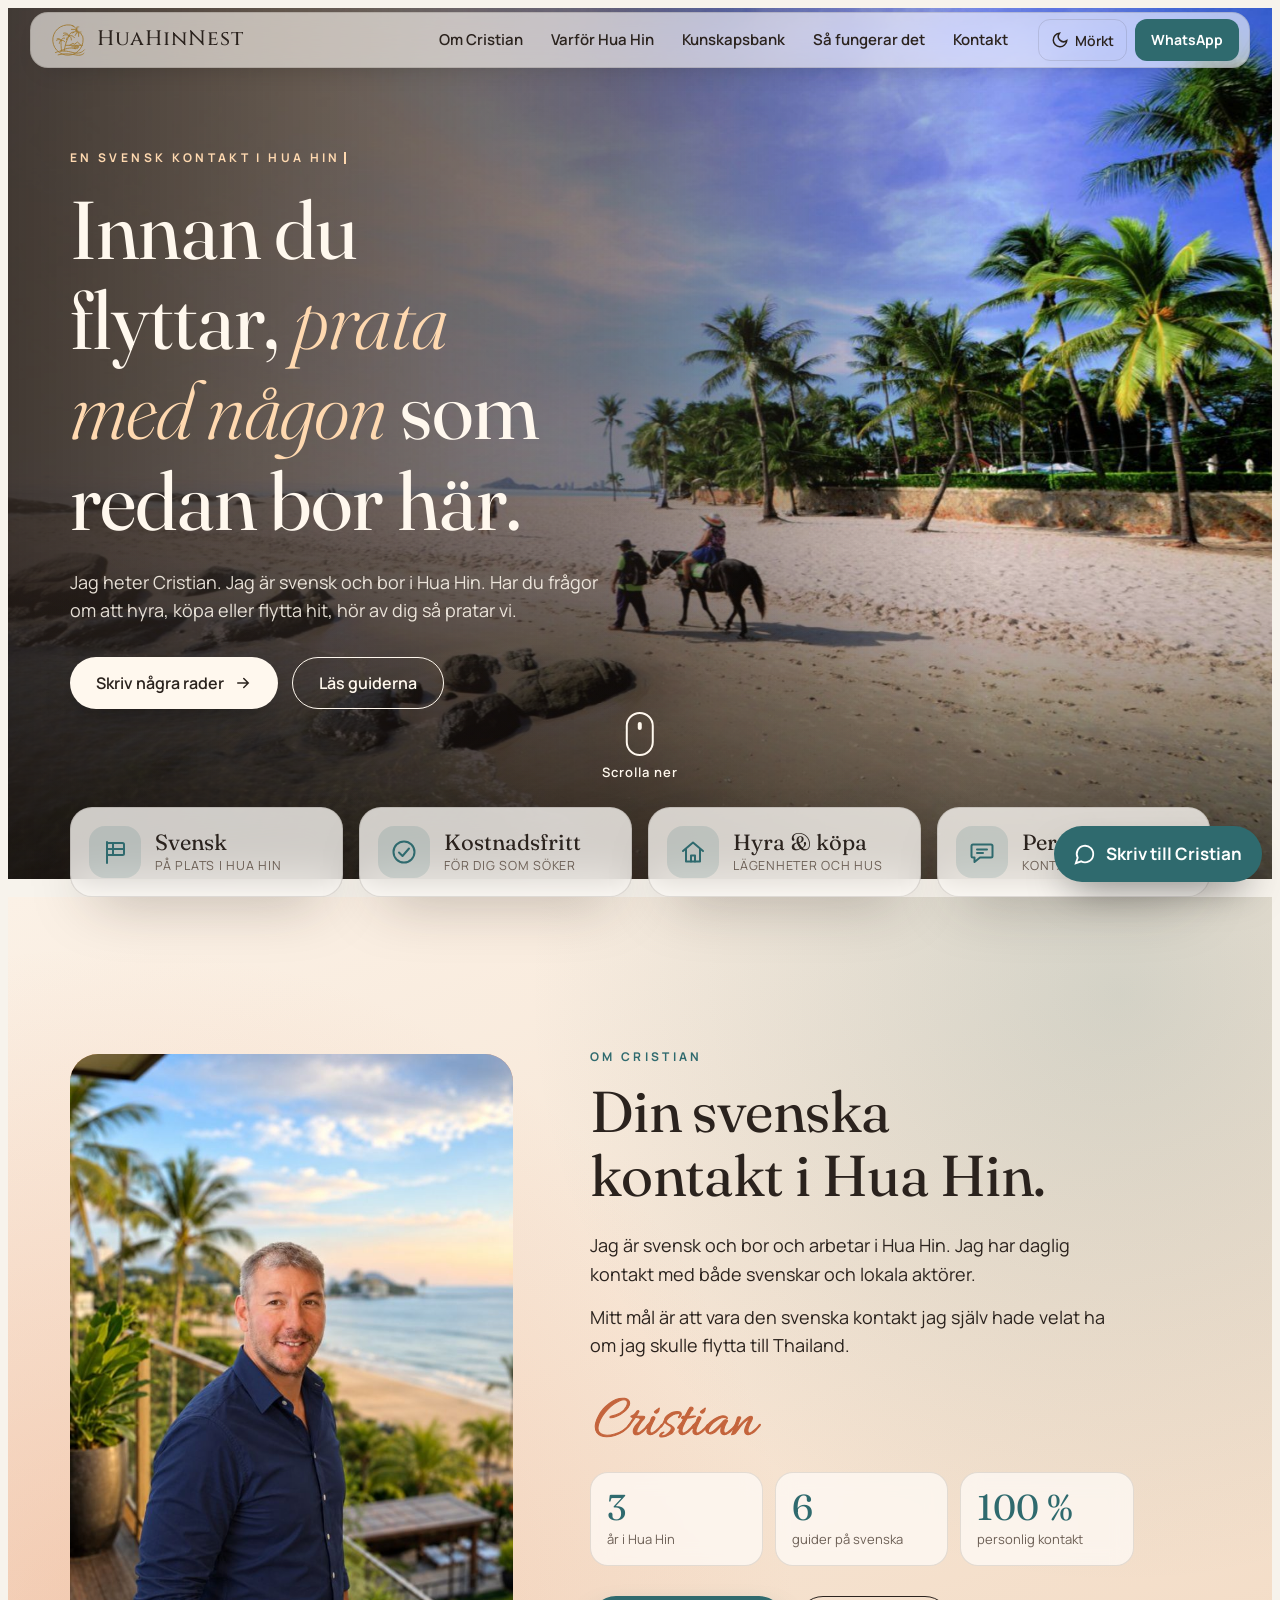
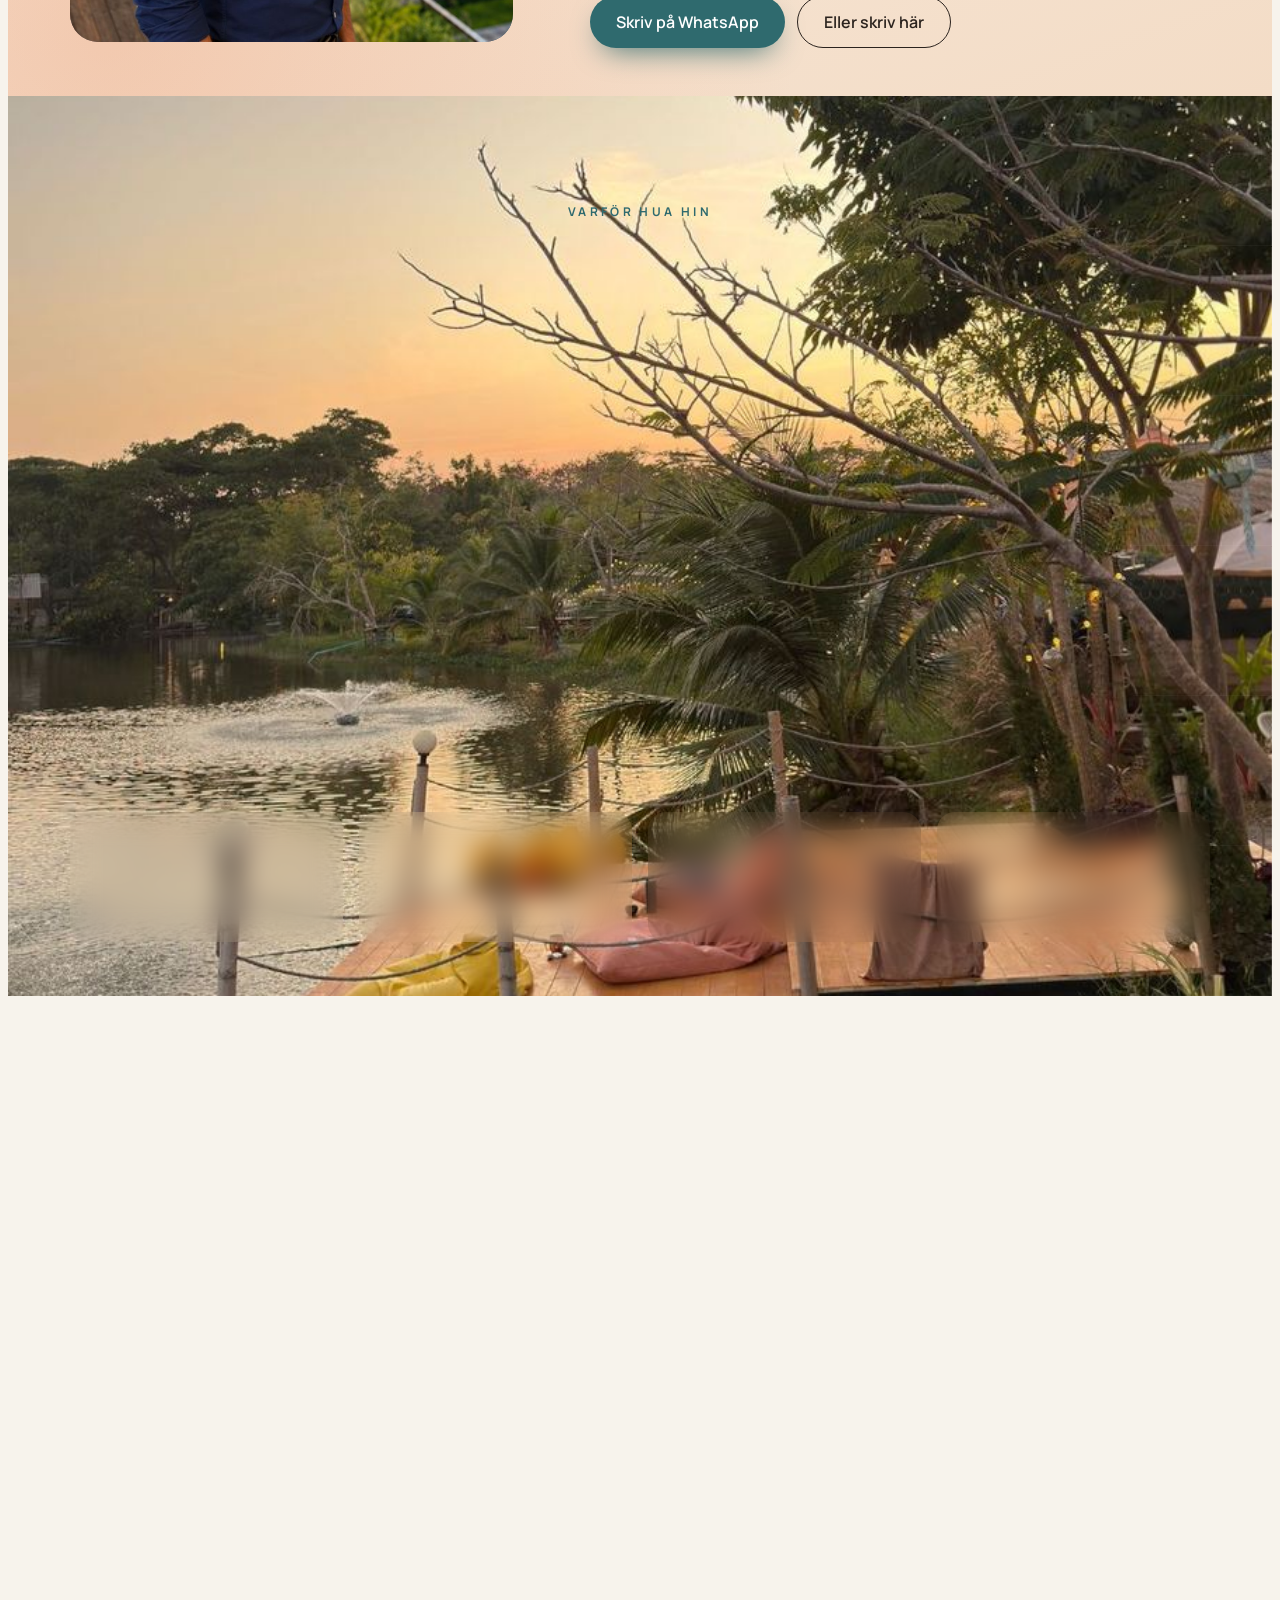
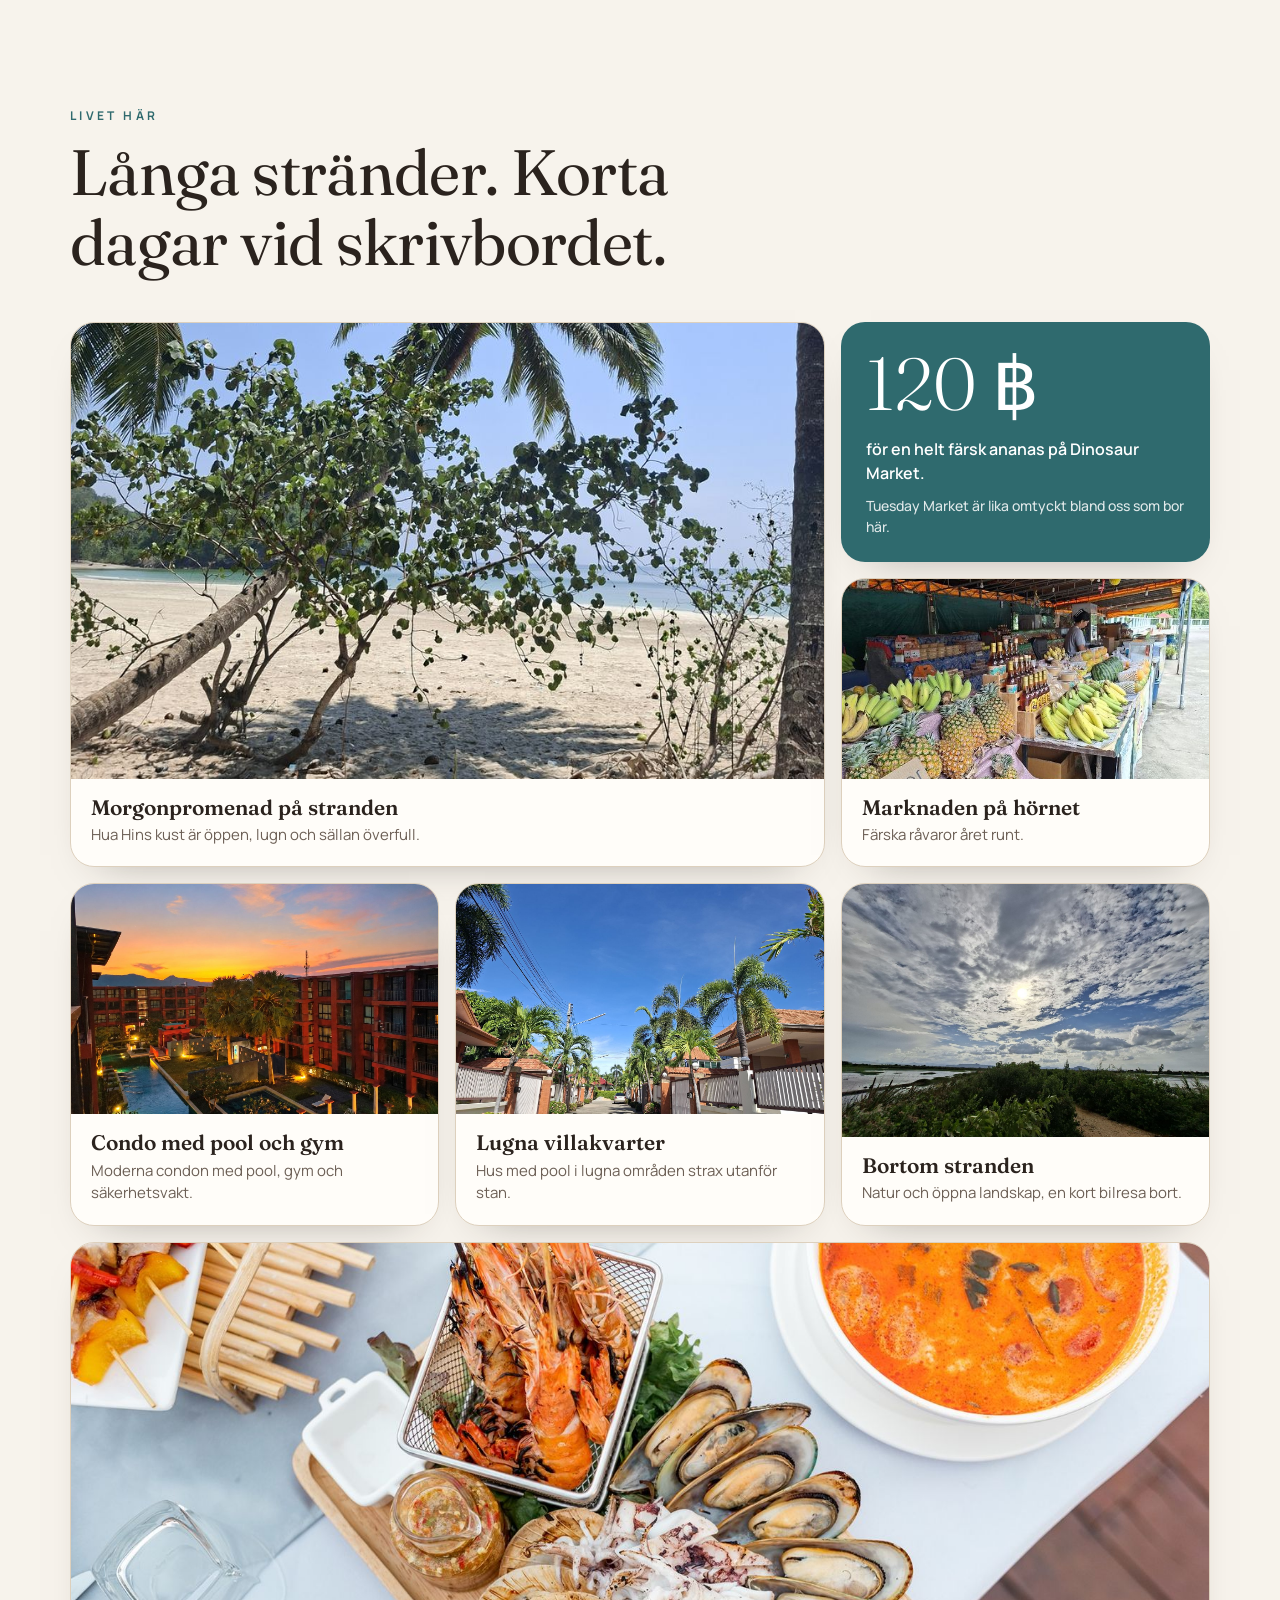
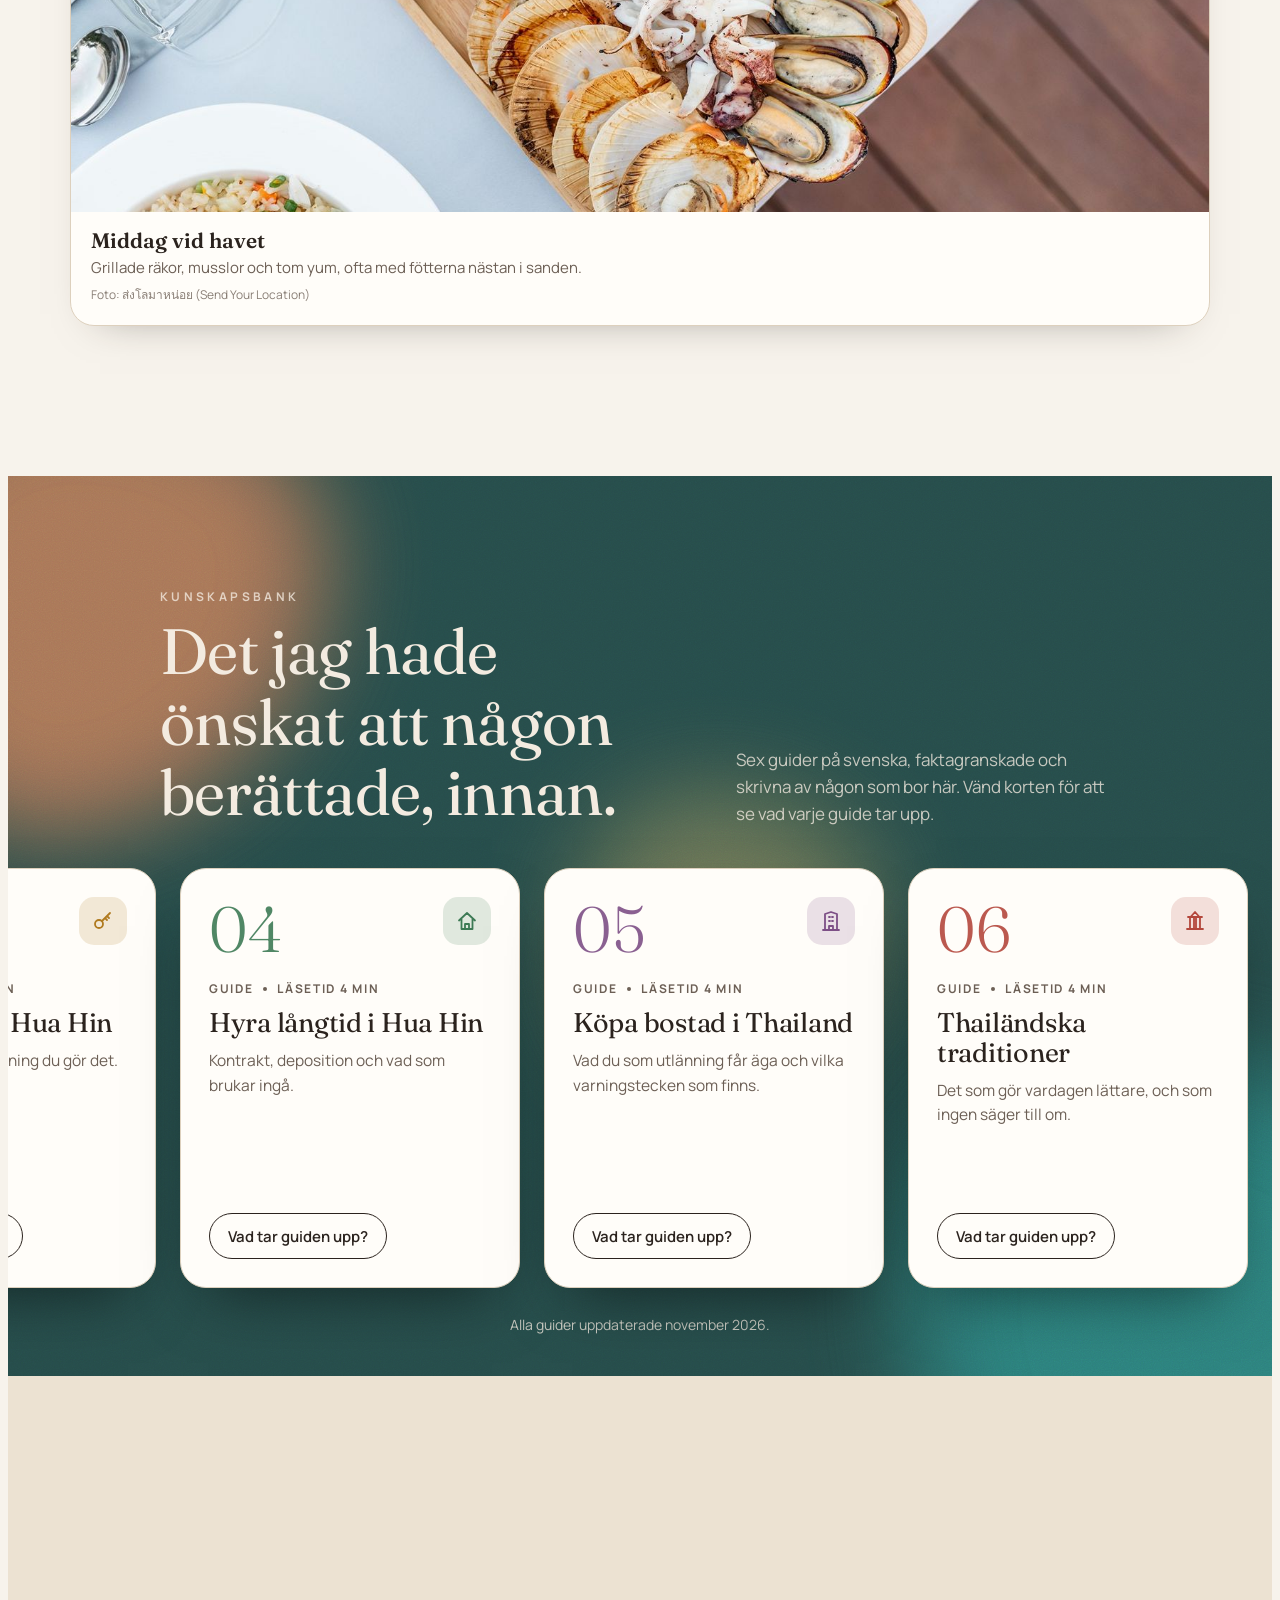
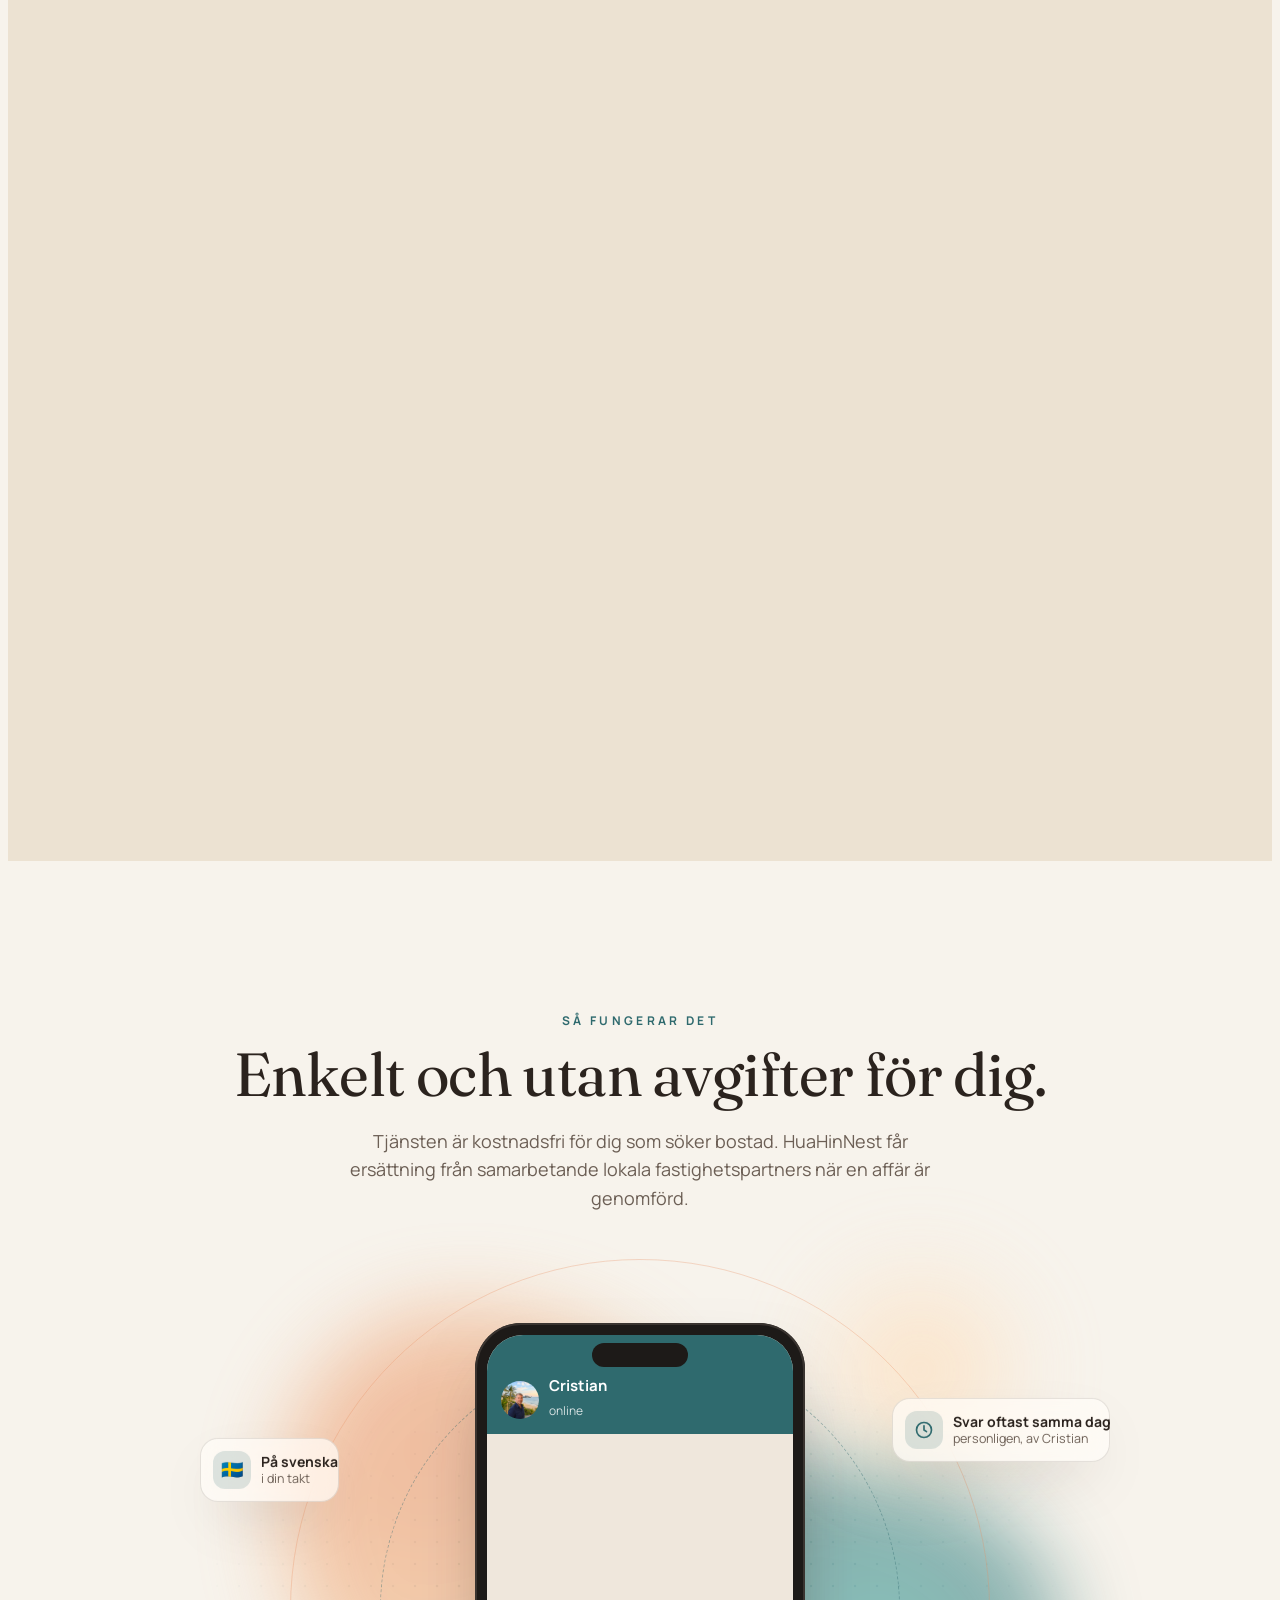
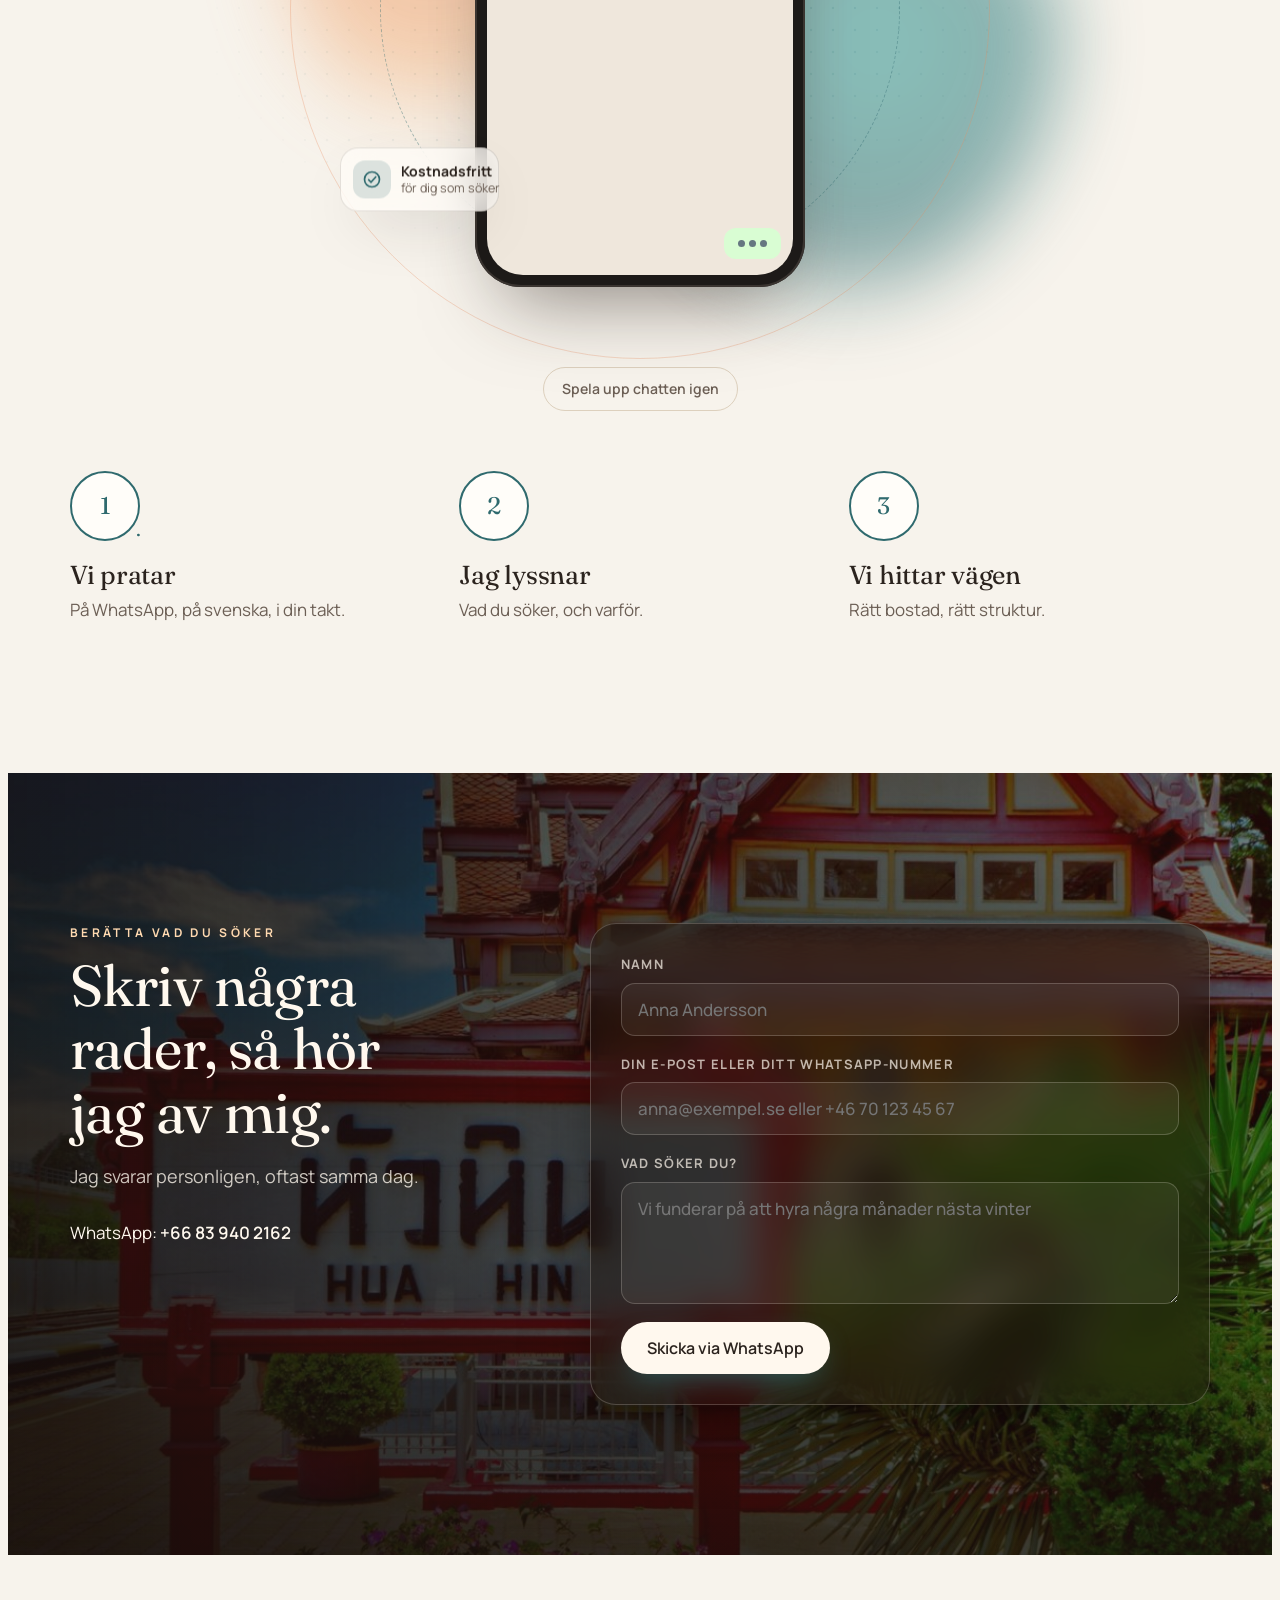
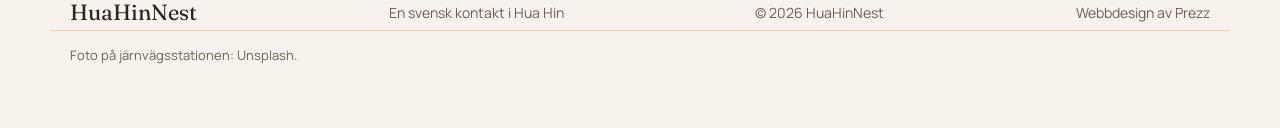
==== commit 60299504: "Webbdesign av Prezz" ====
--- a/index.html
+++ b/index.html
@@ -642,7 +642,7 @@
 </main>
 
 <footer>
-  <div class="wrap"><b>HuaHinNest</b><span>En svensk kontakt i Hua Hin</span><span>© 2026 HuaHinNest</span></div>
+  <div class="wrap"><b>HuaHinNest</b><span>En svensk kontakt i Hua Hin</span><span>© 2026 HuaHinNest</span><span>Webbdesign av Prezz</span></div>
   <p class="note wrap">Foto på järnvägsstationen: Unsplash.</p>
 </footer>
 
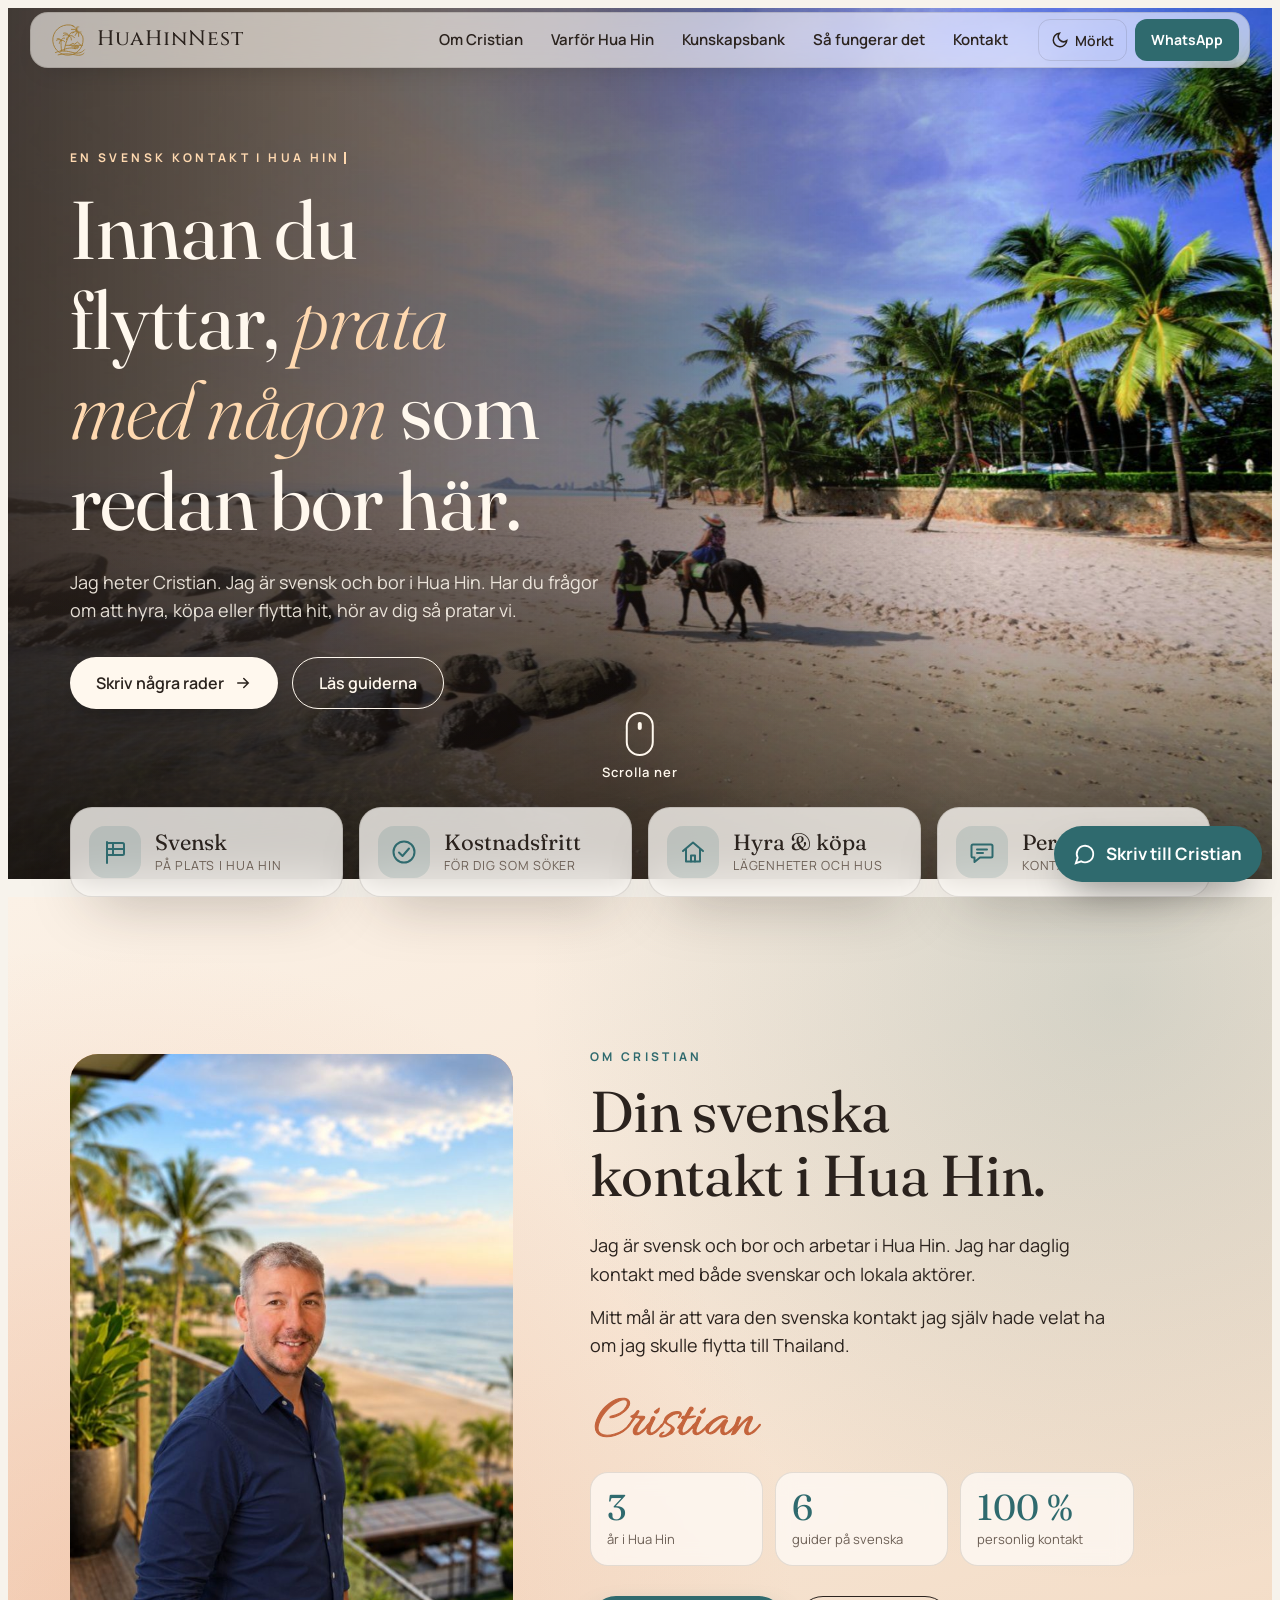
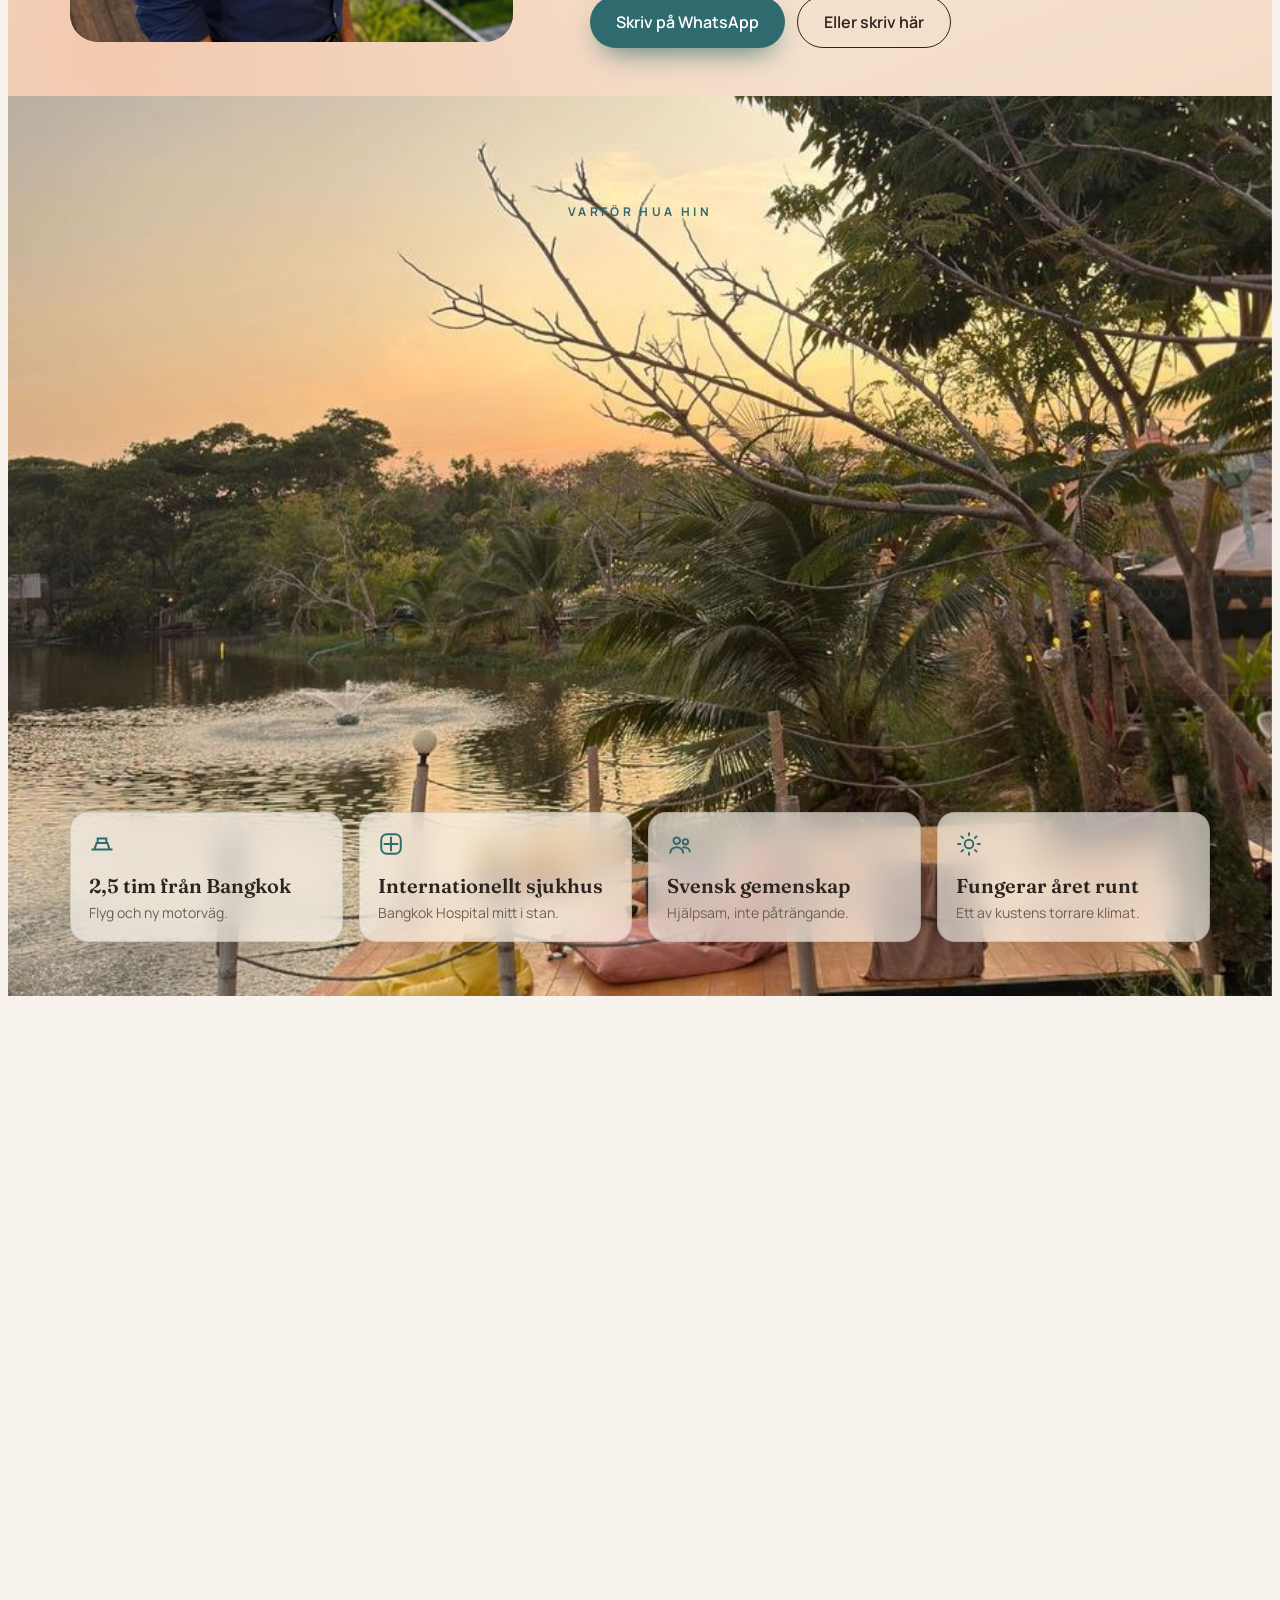
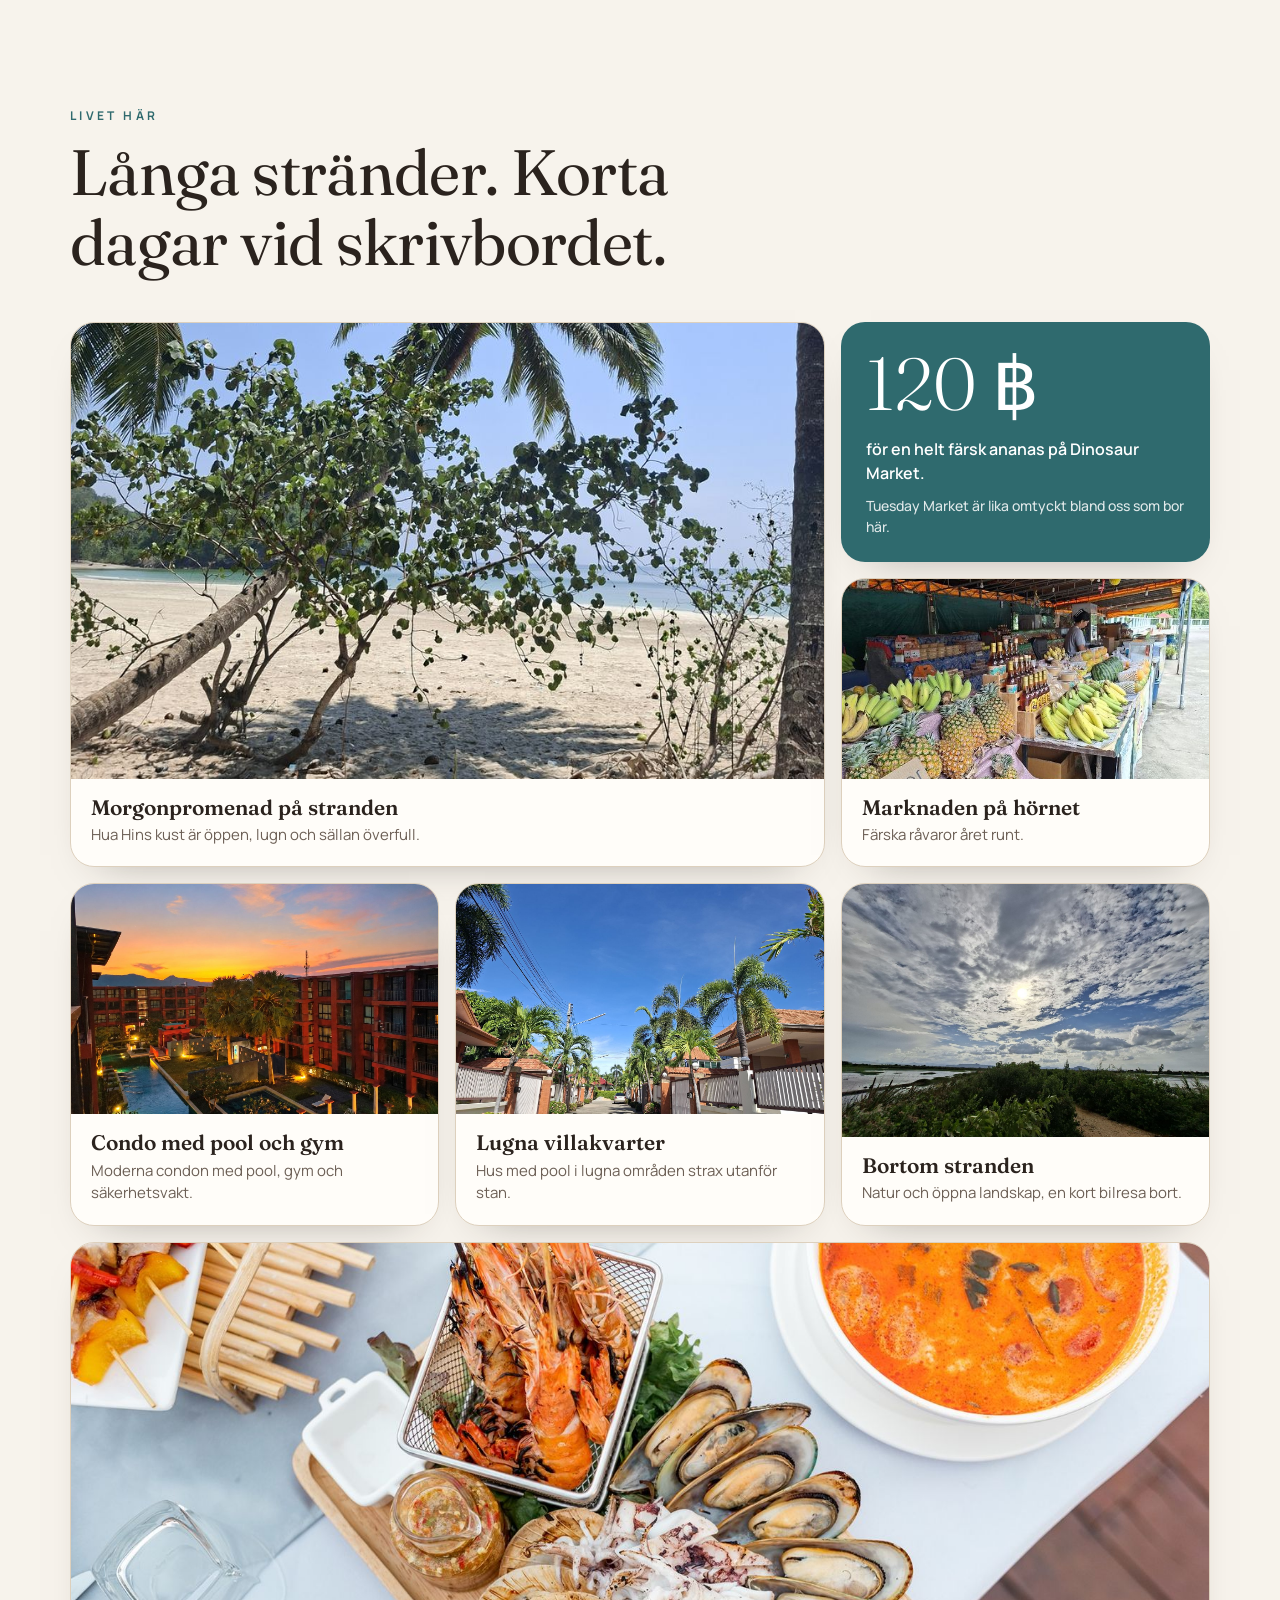
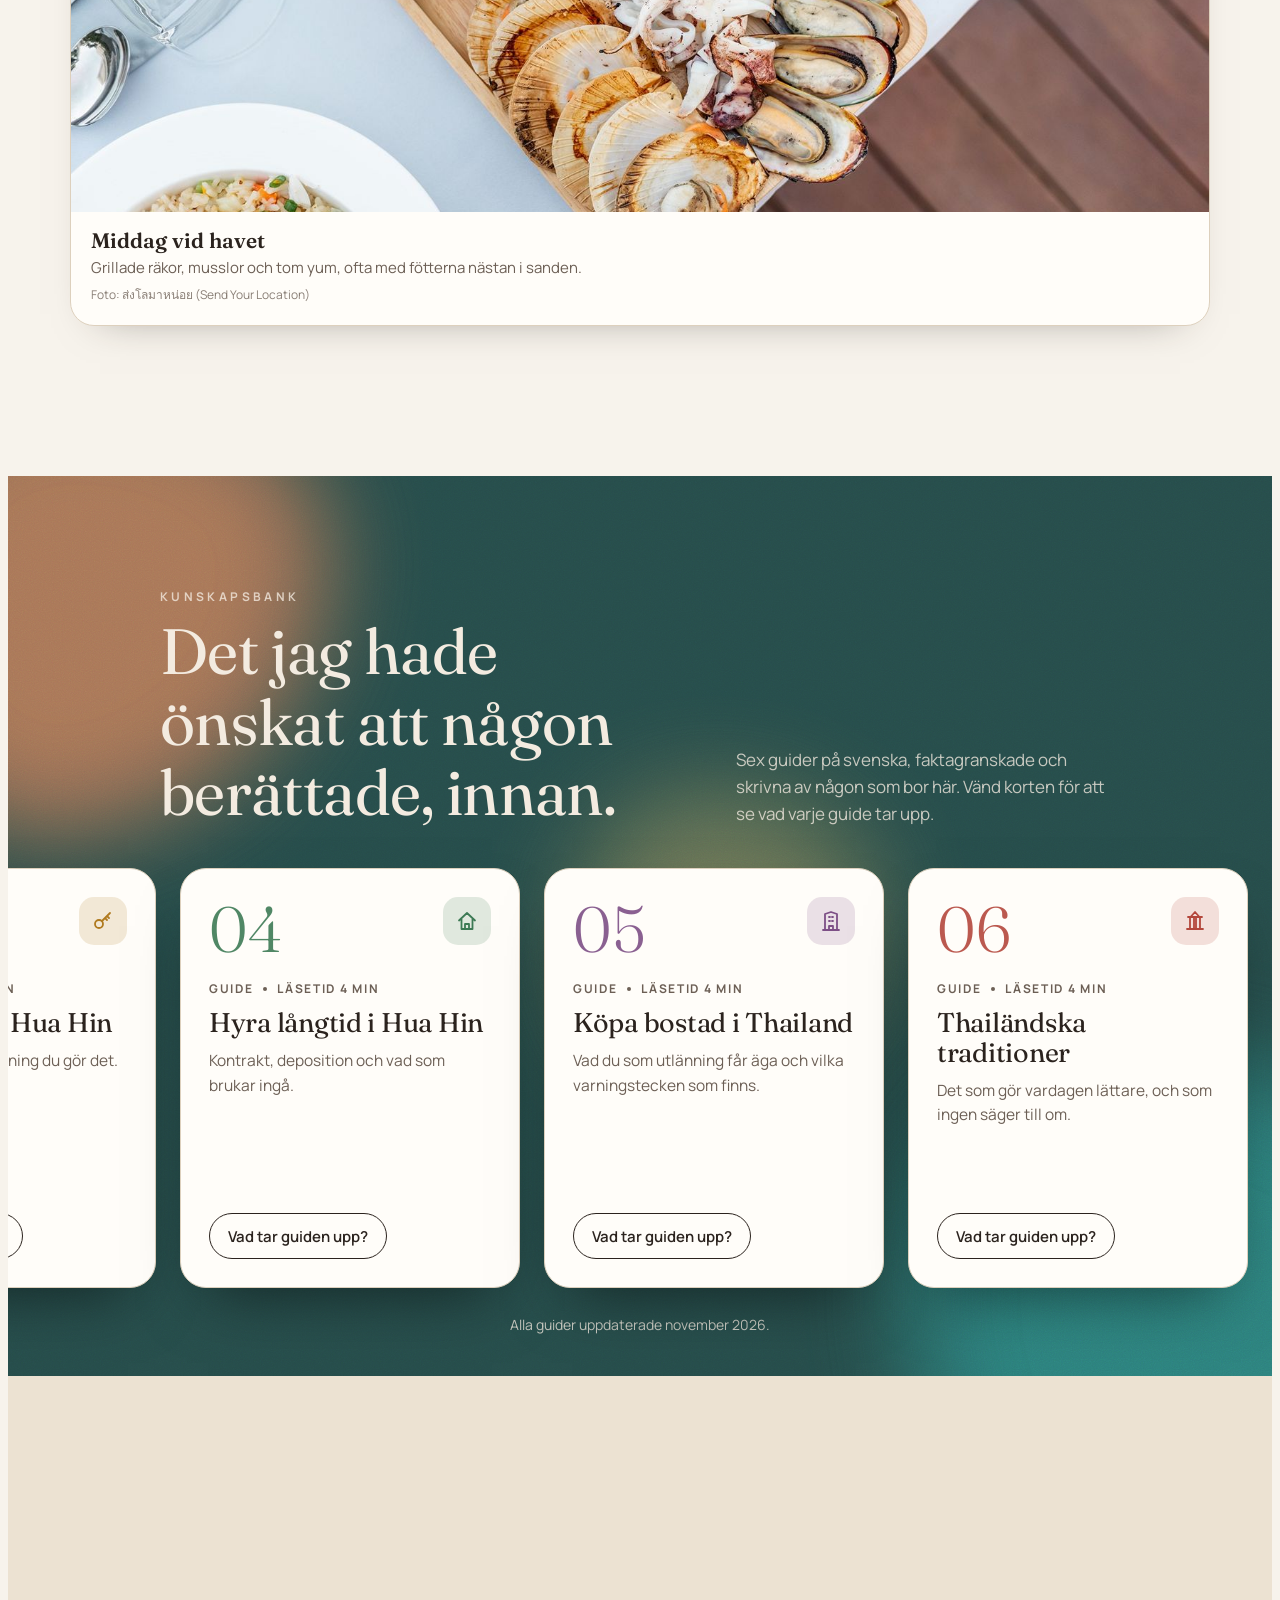
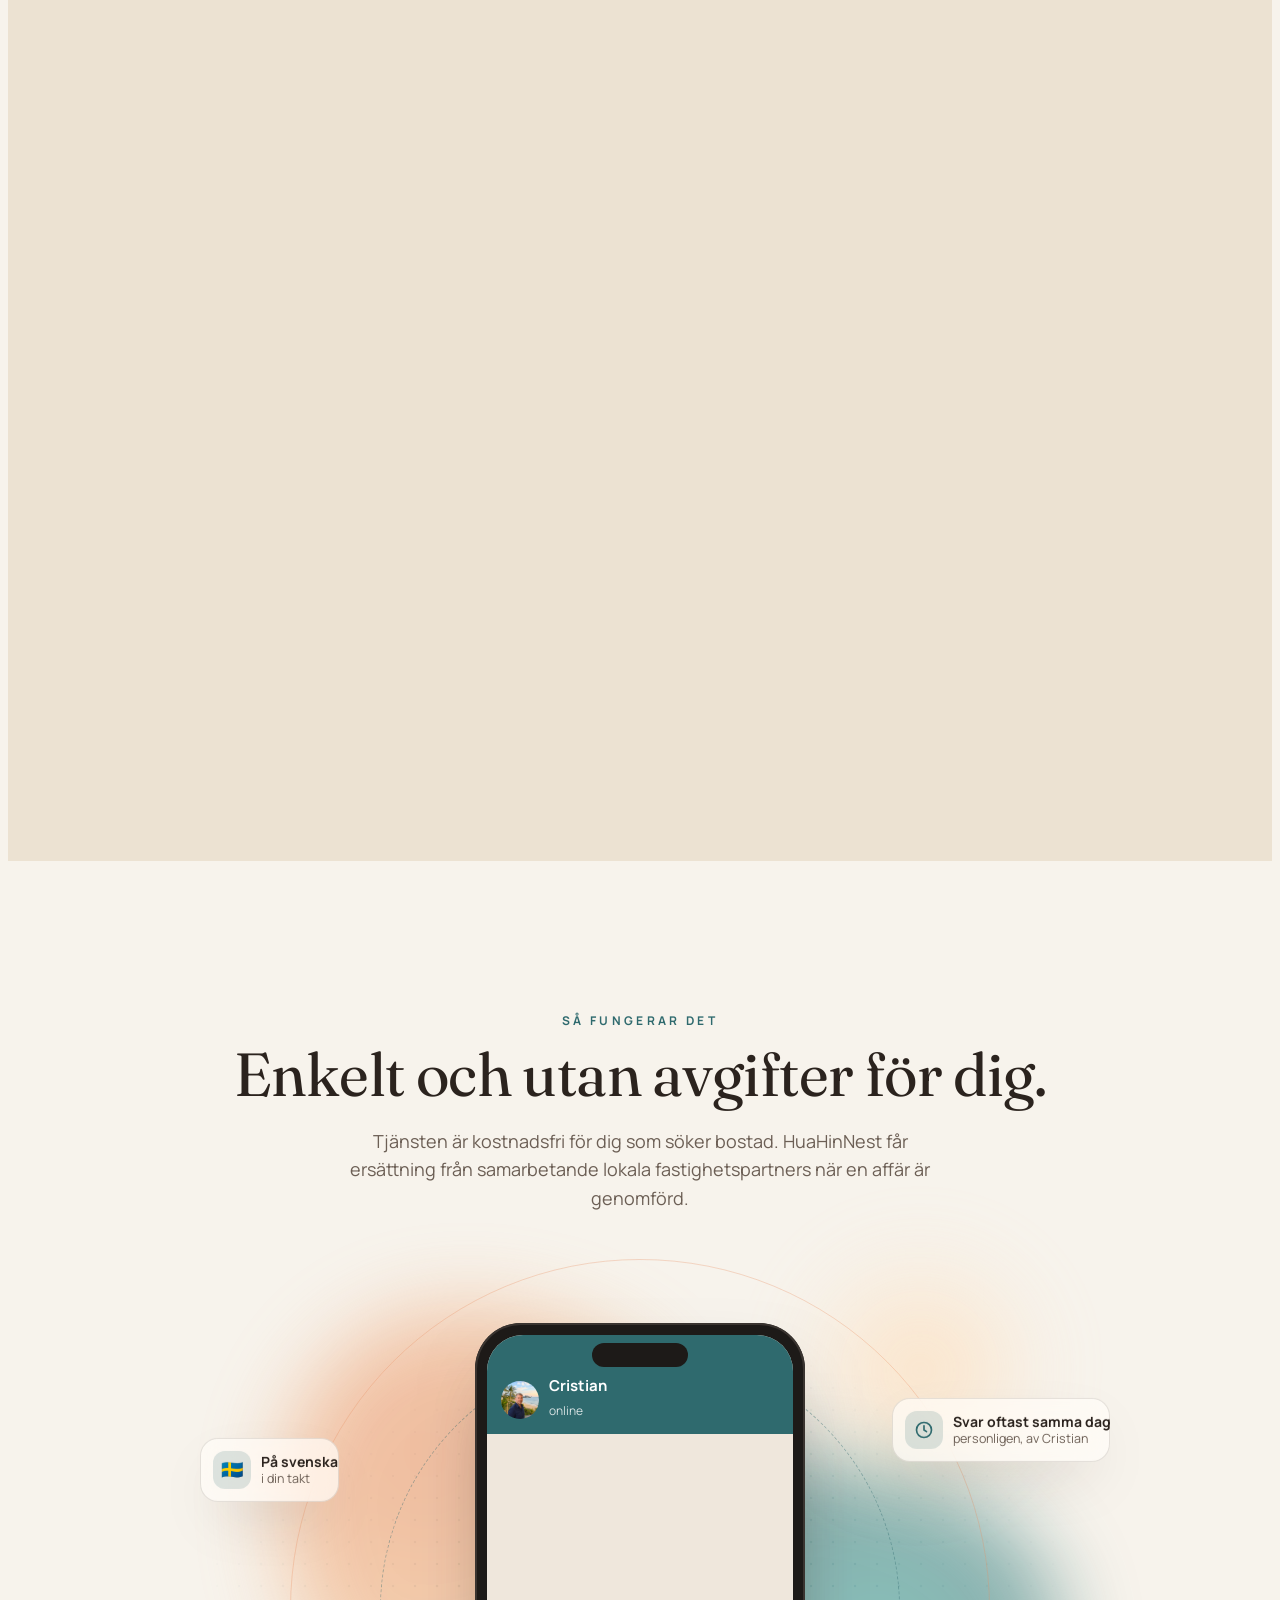
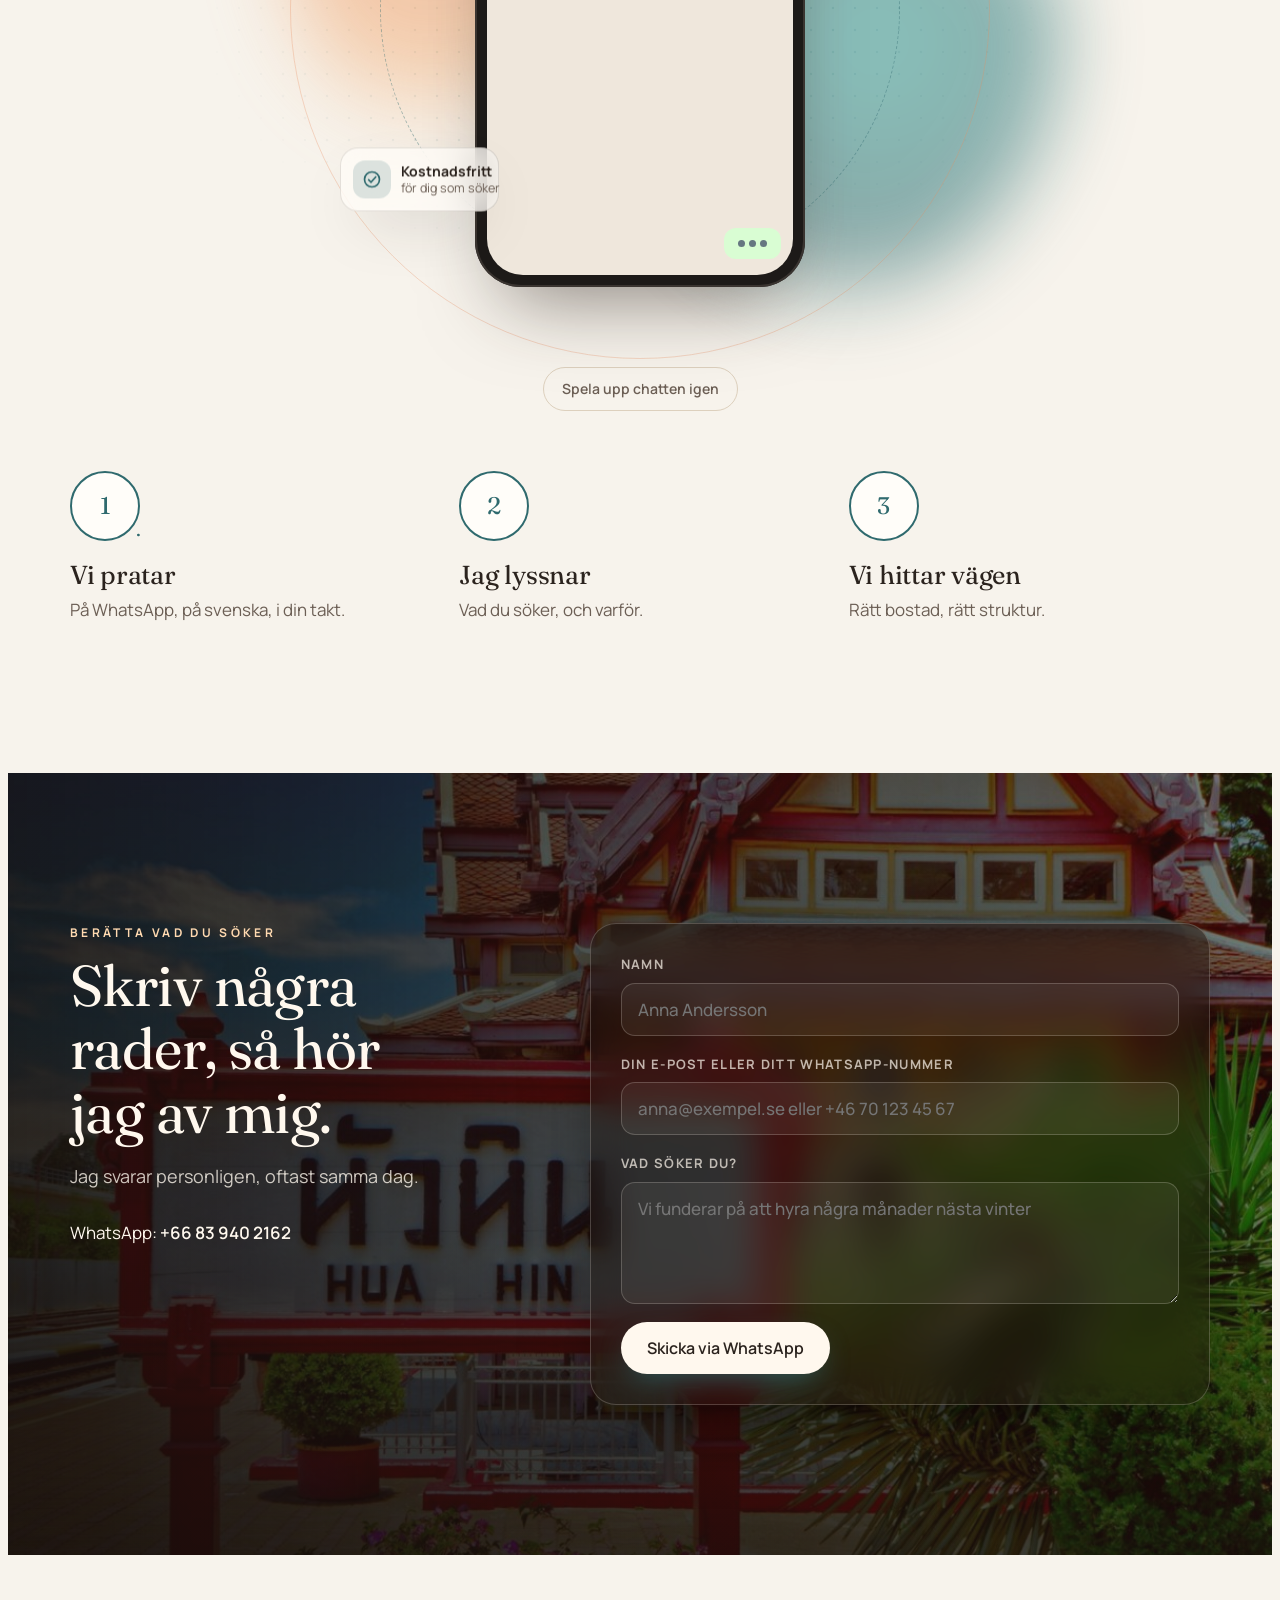
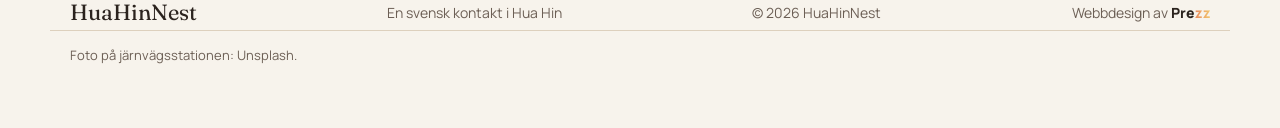
==== commit d6fd7aa1: "Add files via upload" ====
--- a/index.html
+++ b/index.html
@@ -411,6 +411,10 @@
   .portrait{clip-path:none}
   .js .rv{opacity:1;transform:none}
 }
+/* Signatur: Prezz med skimrande zz */
+.prezz{font-weight:800;letter-spacing:.02em;color:var(--ink)}
+.prezz .zz{background:linear-gradient(90deg,#e98b5e,#f2c46d,#2f9a96,#e98b5e);background-size:300% 100%;-webkit-background-clip:text;background-clip:text;color:transparent;animation:prezz 4s linear infinite}
+@keyframes prezz{to{background-position:300% 0}}
 </style>
 </head>
 <body>
@@ -642,7 +646,7 @@
 </main>
 
 <footer>
-  <div class="wrap"><b>HuaHinNest</b><span>En svensk kontakt i Hua Hin</span><span>© 2026 HuaHinNest</span><span>Webbdesign av Prezz</span></div>
+  <div class="wrap"><b>HuaHinNest</b><span>En svensk kontakt i Hua Hin</span><span>© 2026 HuaHinNest</span><span>Webbdesign av <span class="prezz">Pre<span class="zz">zz</span></span></span></div>
   <p class="note wrap">Foto på järnvägsstationen: Unsplash.</p>
 </footer>
 
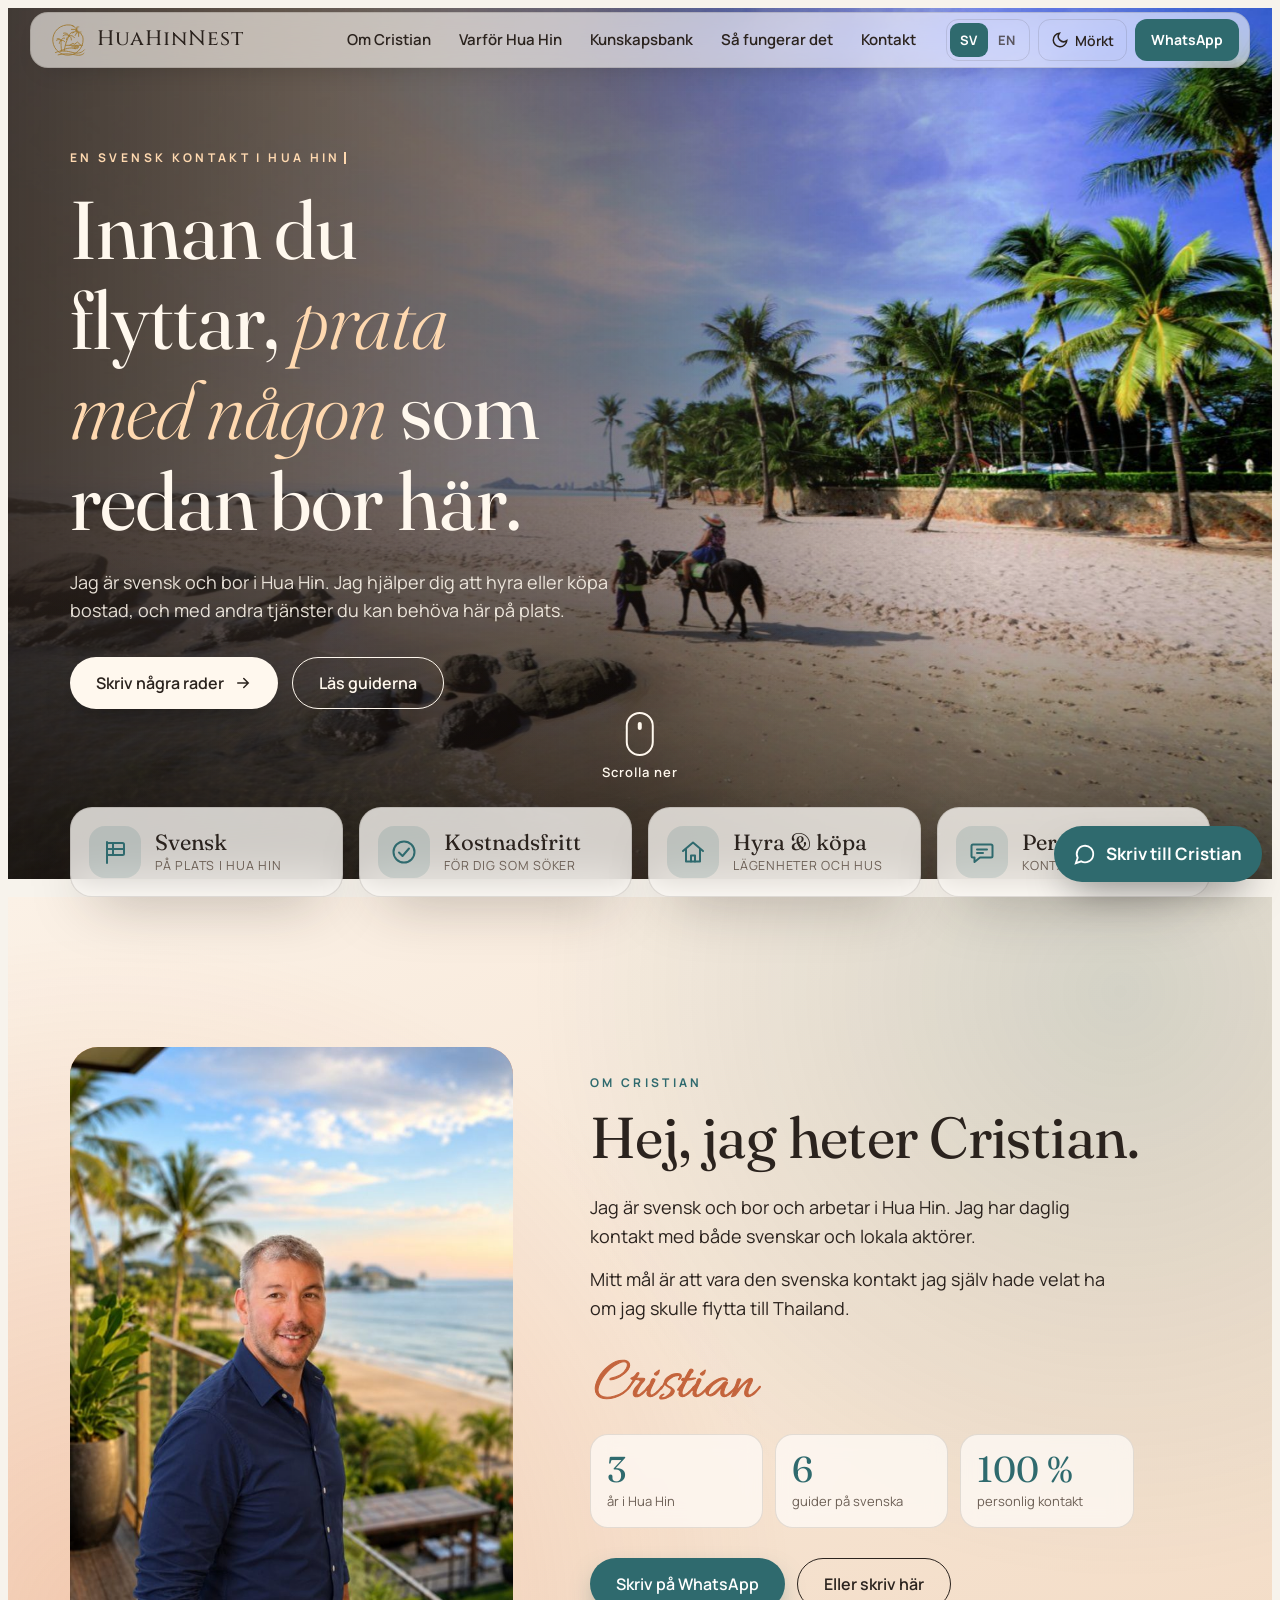
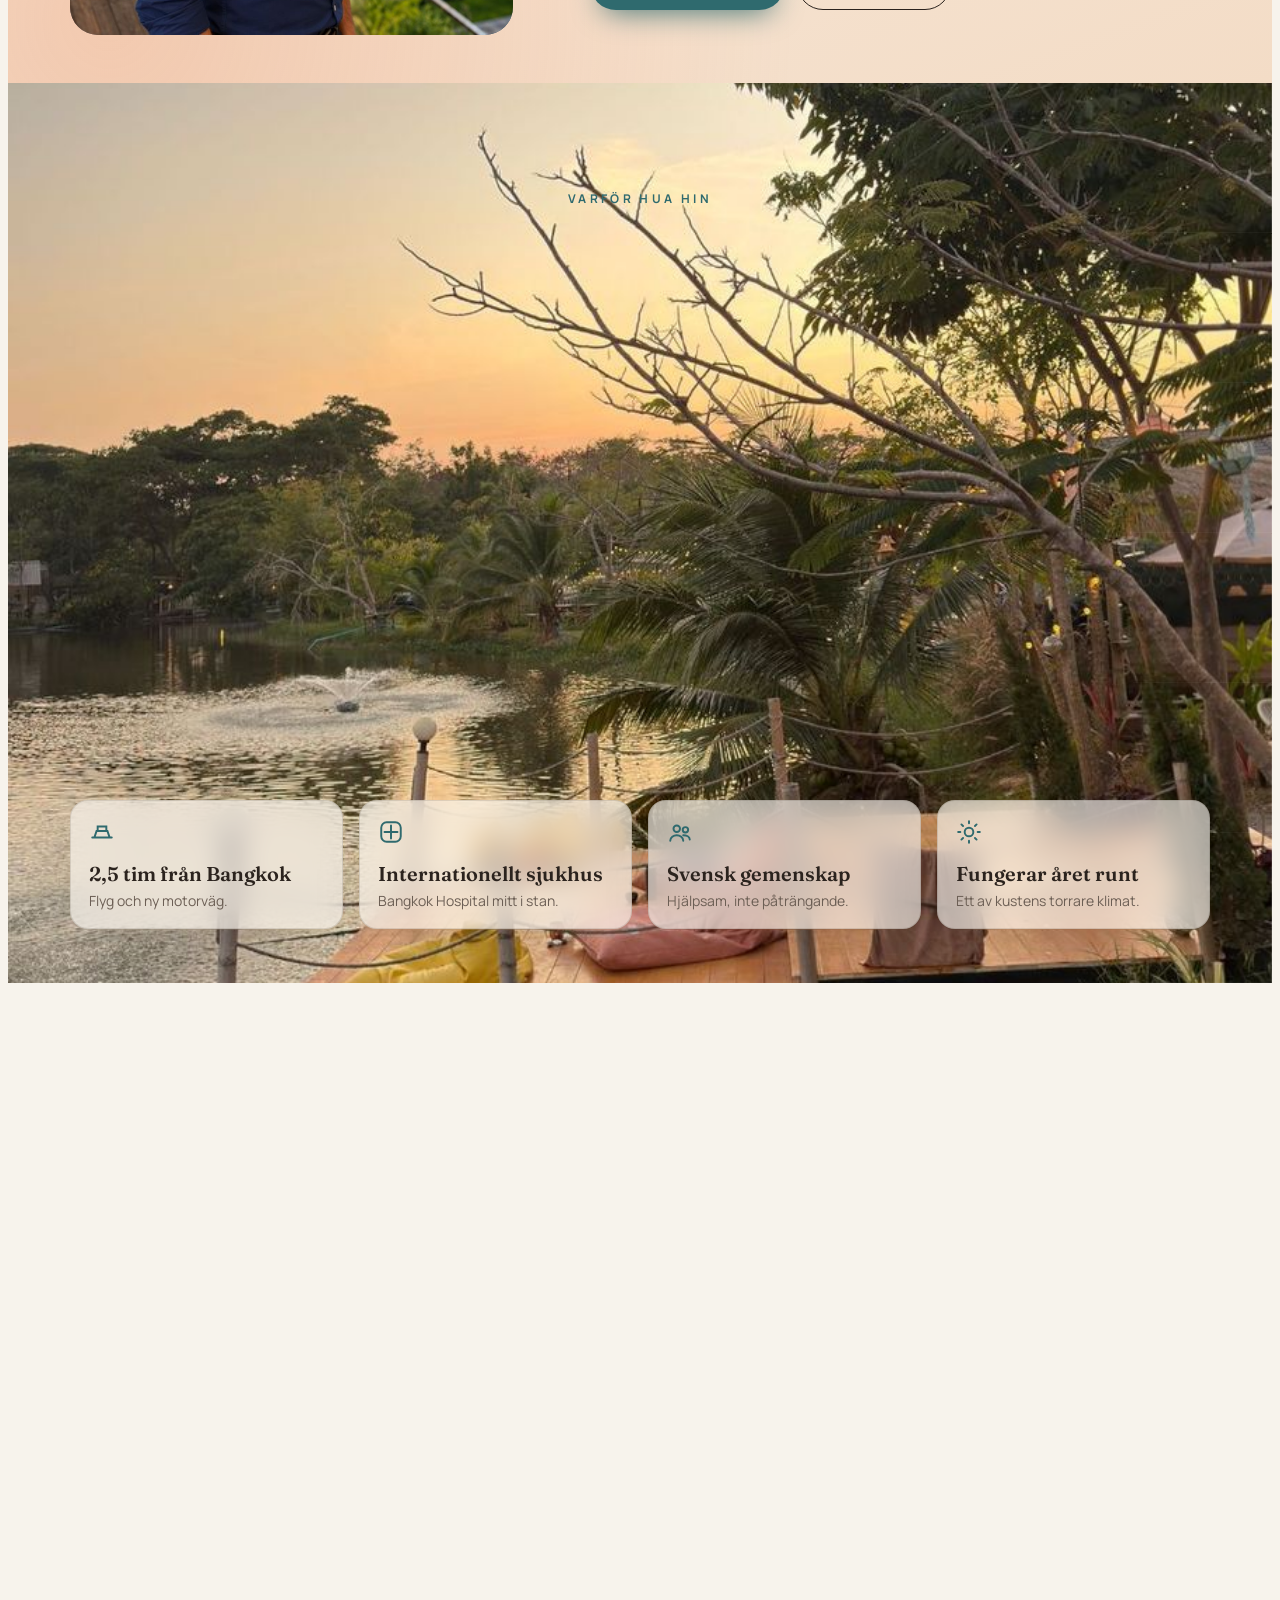
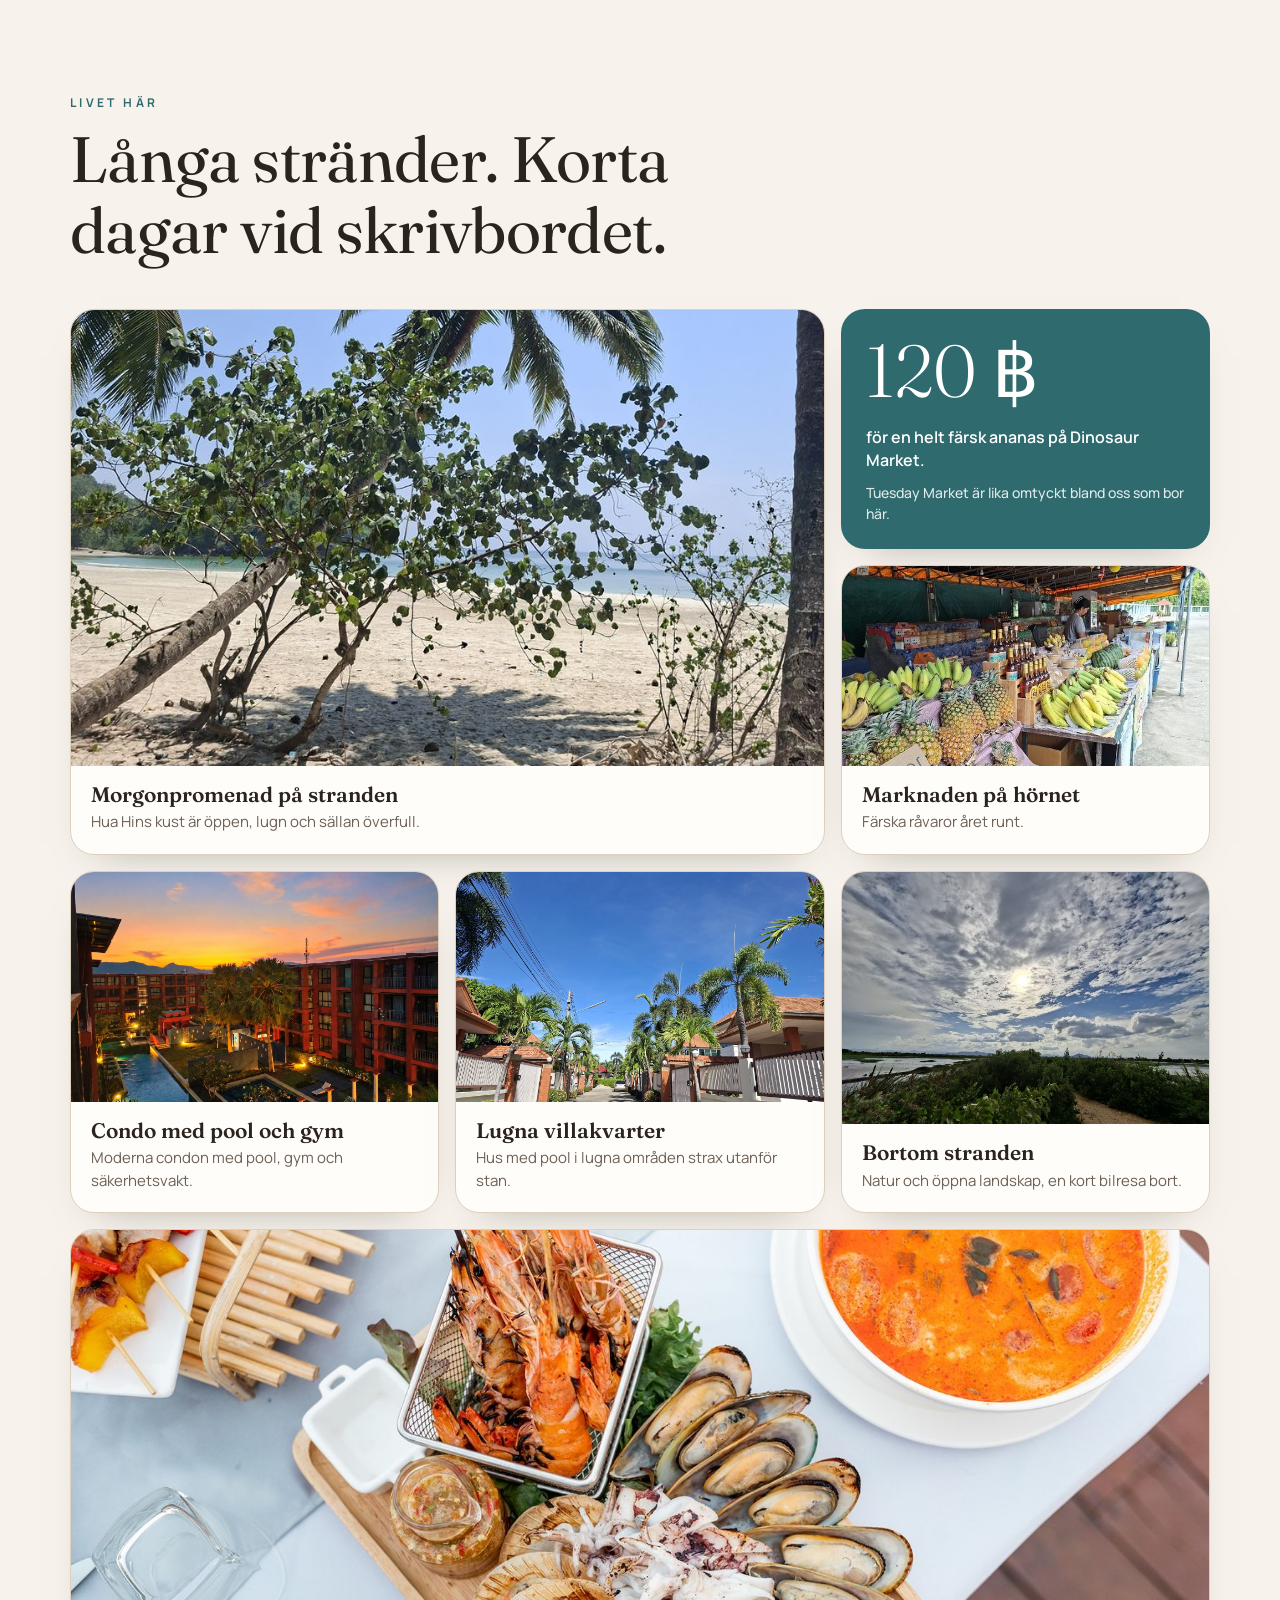
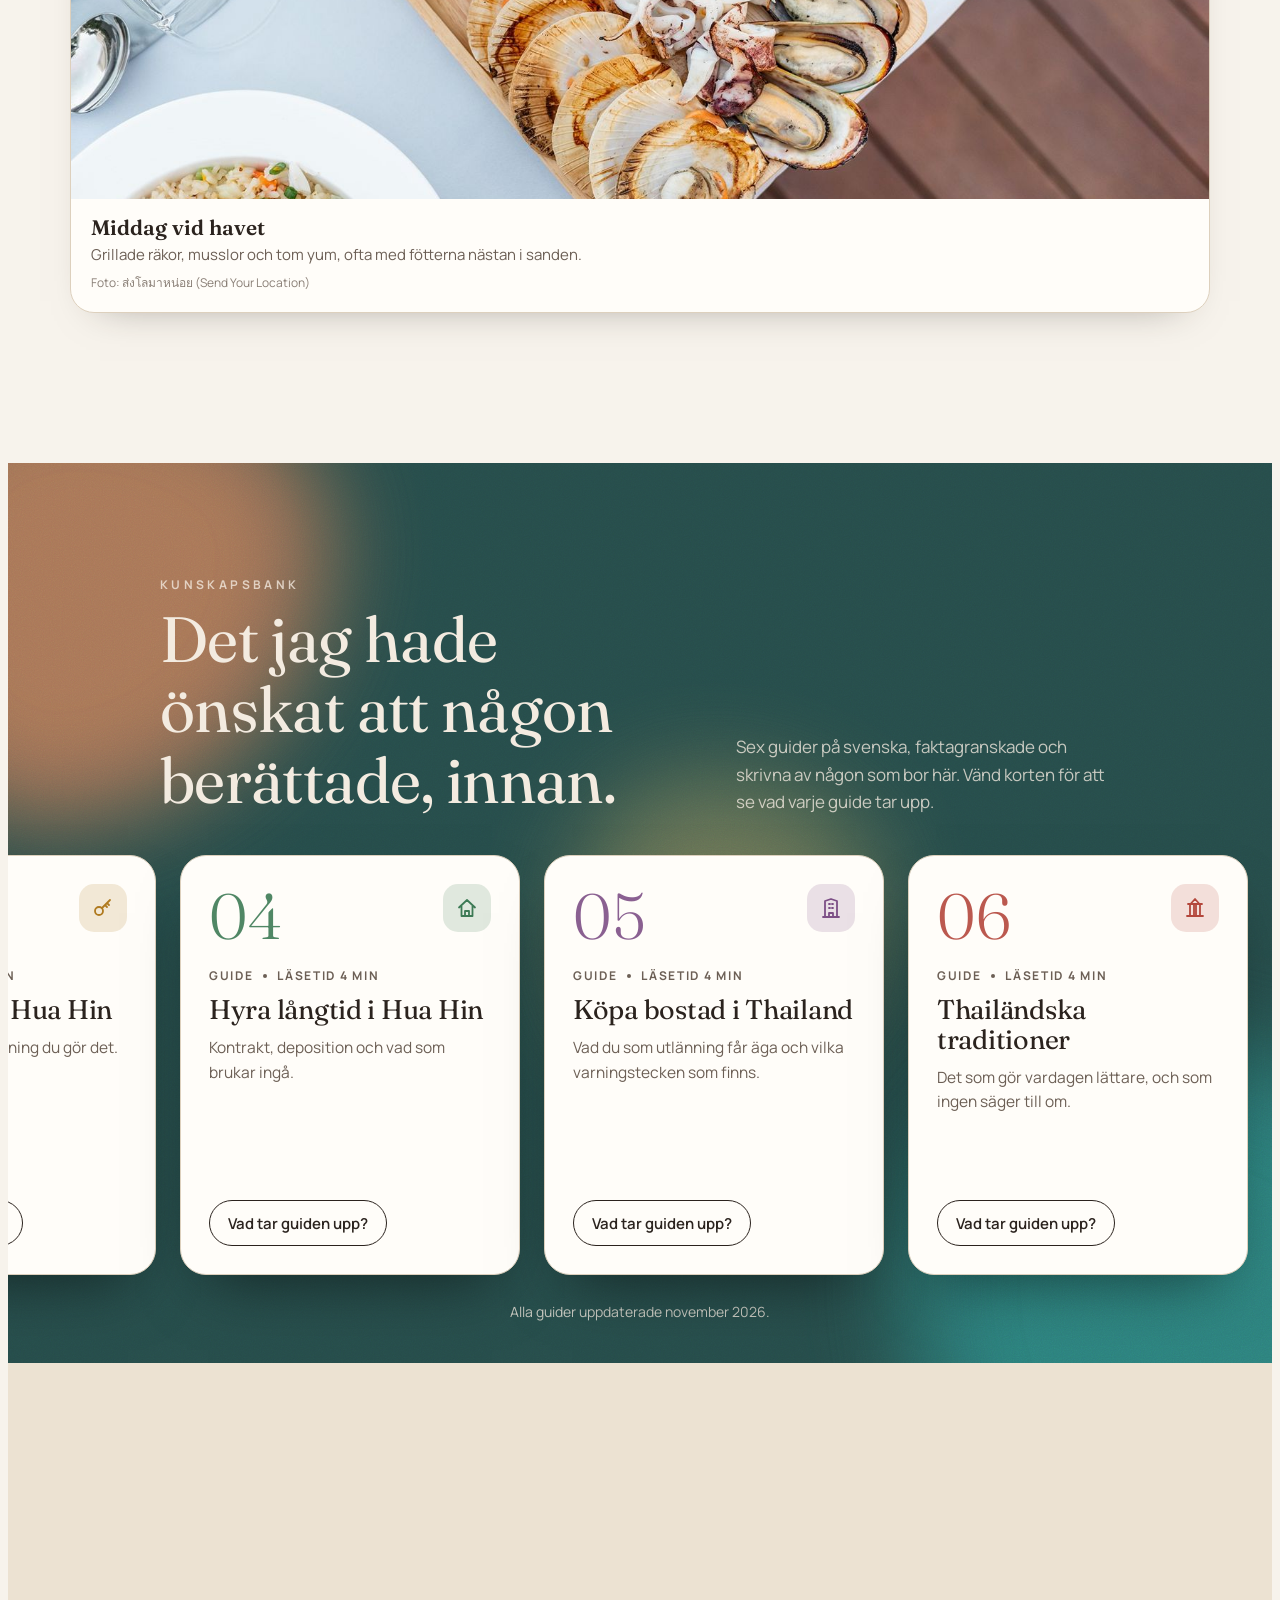
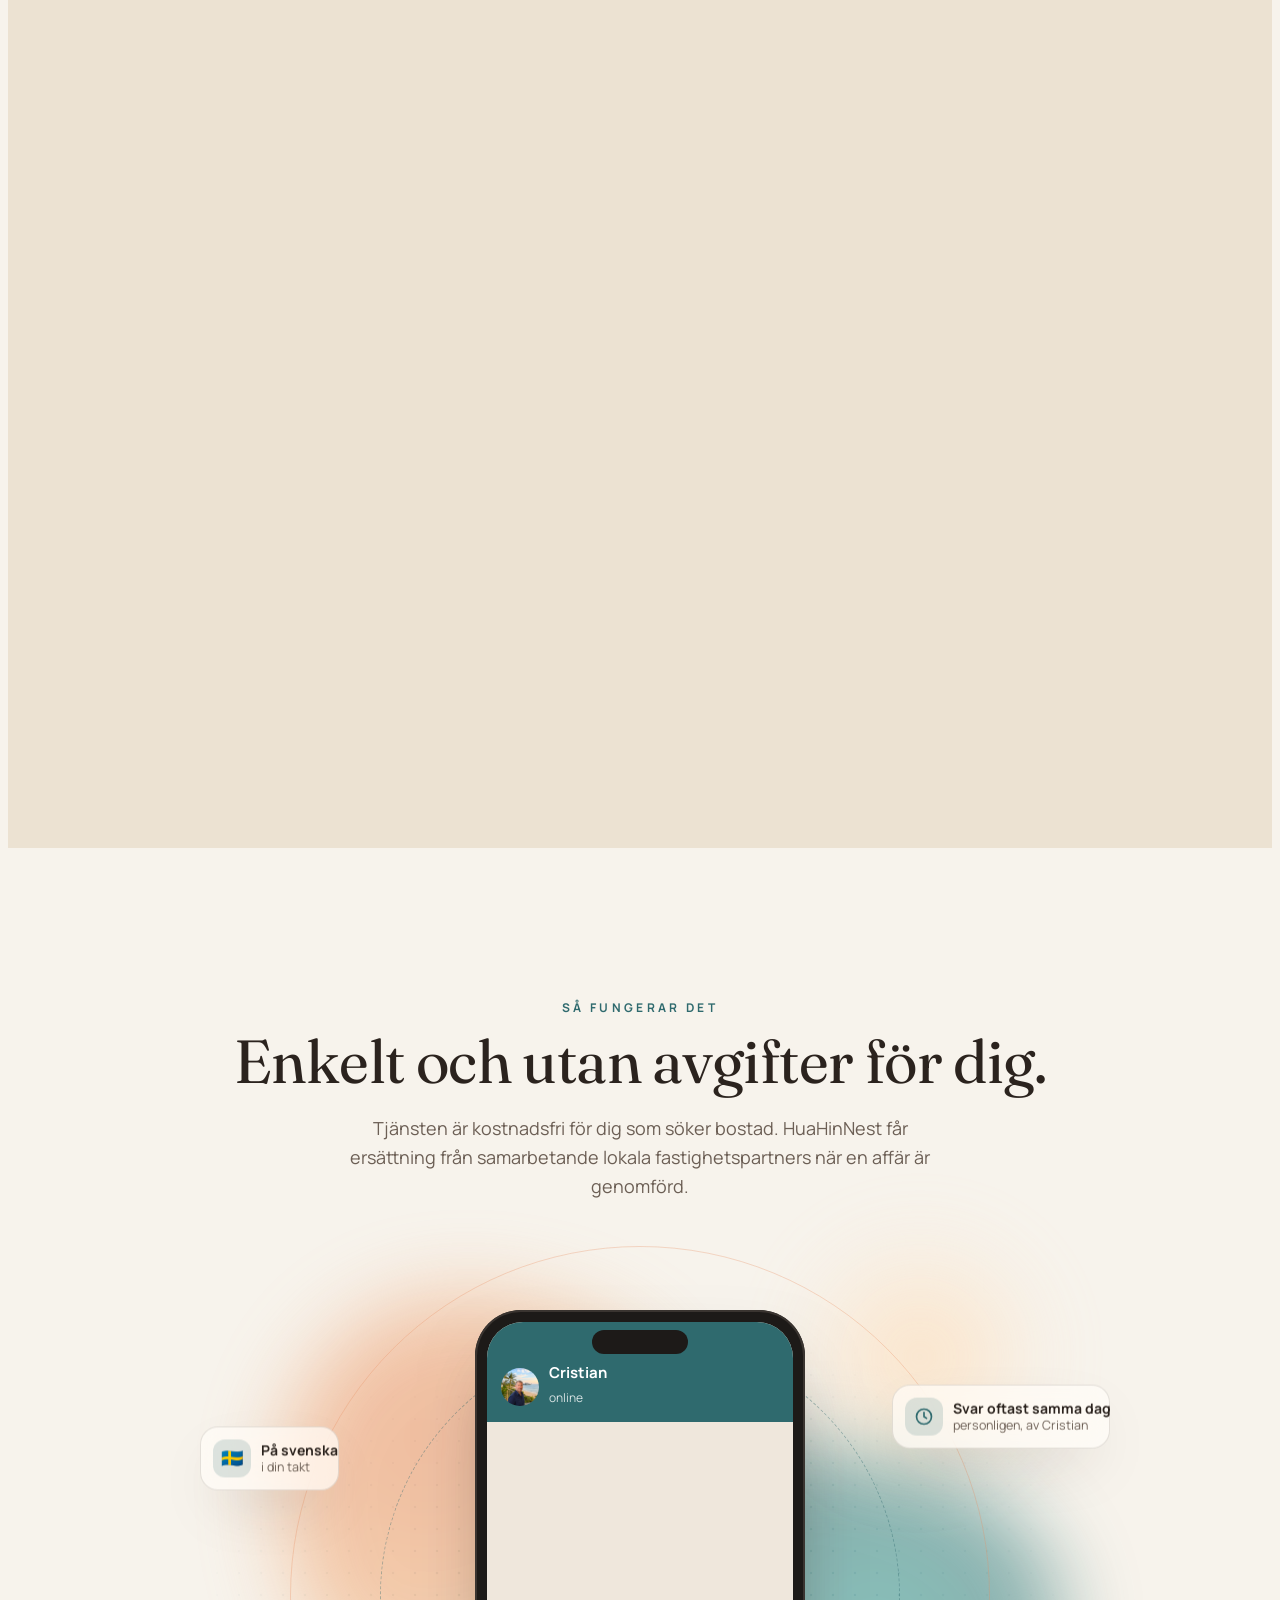
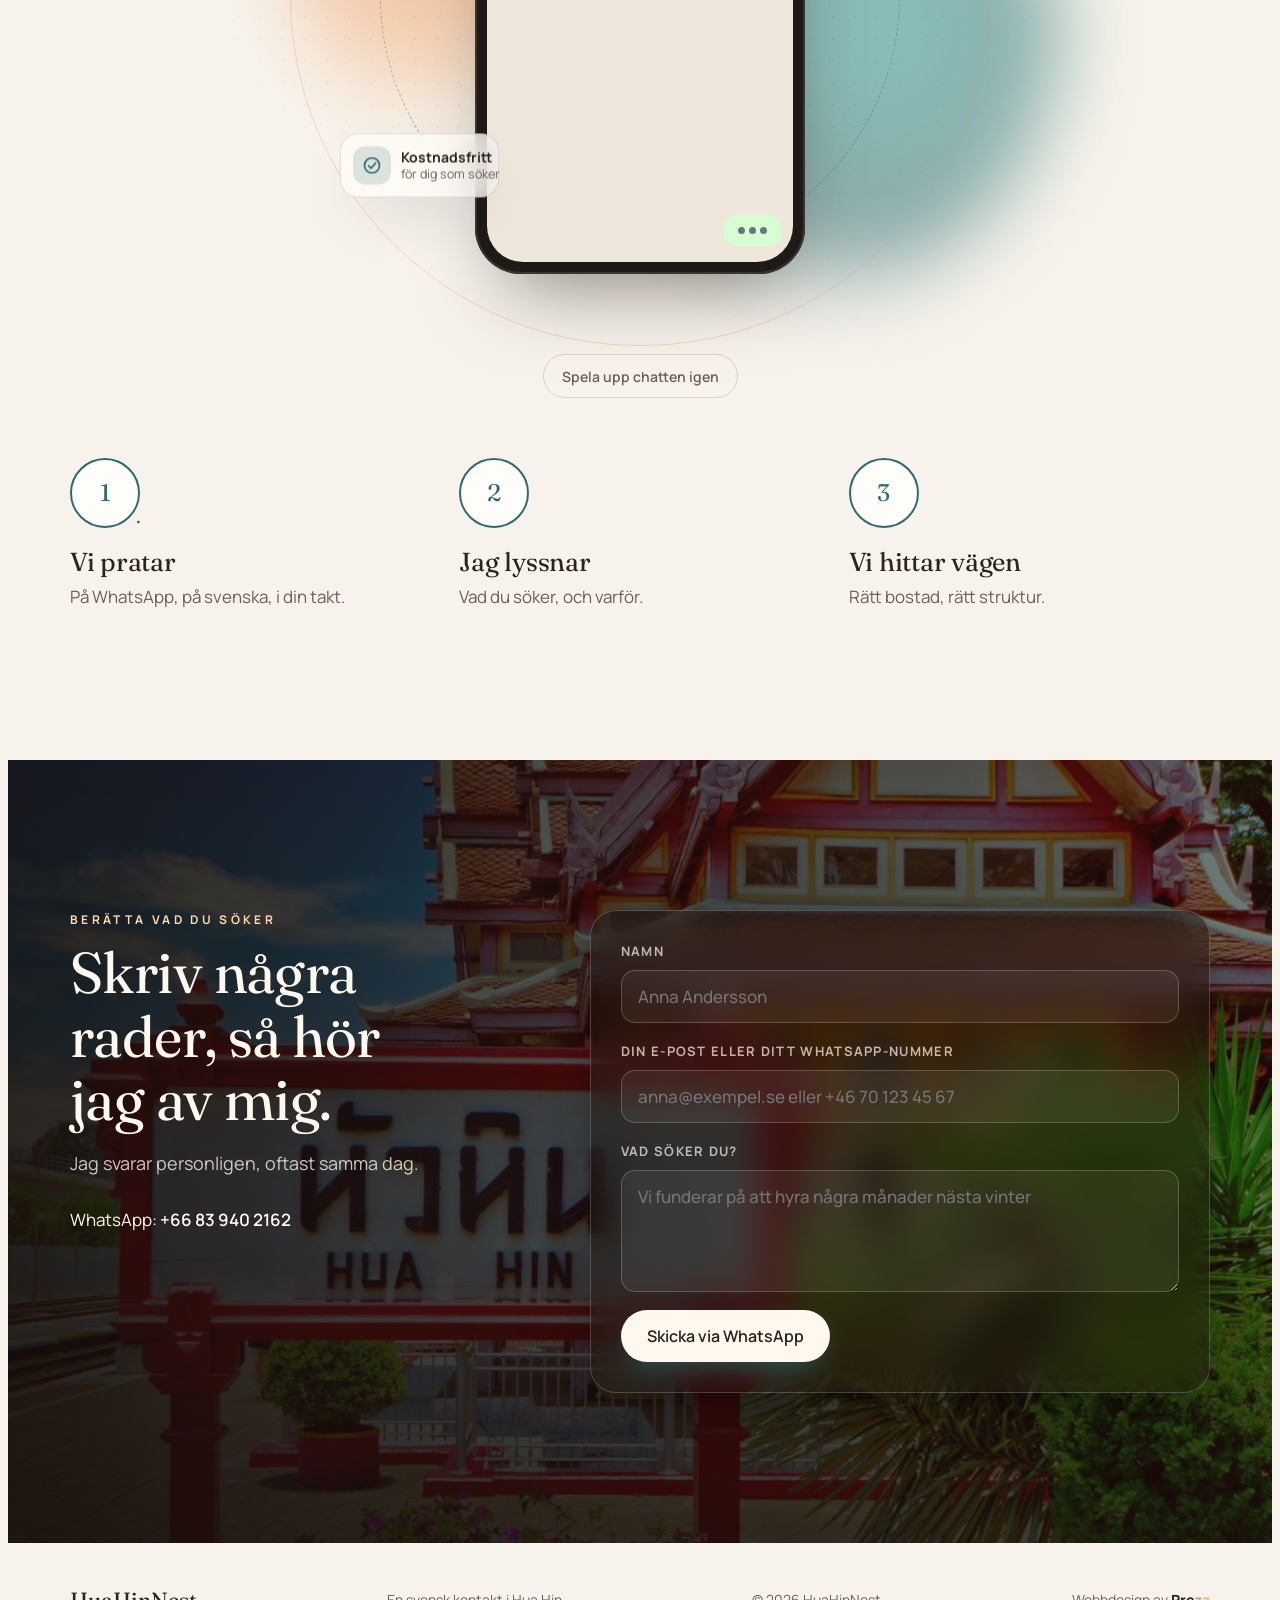
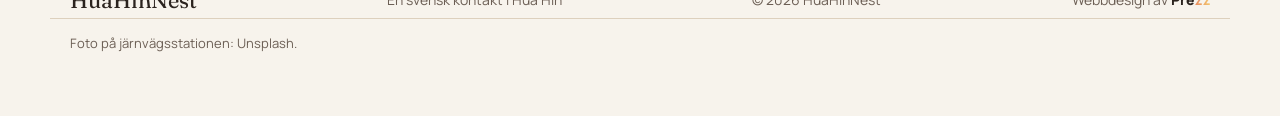
==== commit 24371c33: "Engelsk startsida, språkval och nya texter - Om Cristian: rubriken Hej, jag heter Cristian. - Heron:" ====
--- a/index.html
+++ b/index.html
@@ -7,6 +7,10 @@
 <meta name="description" content="En svensk kontakt på plats i Hua Hin. Personlig vägledning för dig som funderar på att flytta, hyra eller köpa bostad i Thailand. Kostnadsfritt för dig som söker.">
 <meta name="author" content="HuaHinNest">
 <link rel="canonical" href="https://huahinnest.onrender.com/">
+<link rel="alternate" hreflang="sv" href="https://huahinnest.onrender.com/">
+<link rel="alternate" hreflang="en" href="https://huahinnest.onrender.com/en/">
+<link rel="alternate" hreflang="x-default" href="https://huahinnest.onrender.com/">
+<meta property="og:locale" content="sv_SE">
 <meta property="og:title" content="HuaHinNest – Din svenska kontakt i Hua Hin">
 <meta property="og:description" content="En svensk kontakt på plats i Hua Hin. Personlig vägledning för dig som funderar på att flytta, hyra eller köpa bostad i Thailand. Kostnadsfritt för dig som söker.">
 <meta property="og:type" content="website">
@@ -69,7 +73,7 @@
 :root[data-theme="dark"]{--gold:#d9b56c}
 @keyframes draw{to{stroke-dashoffset:0}}
 .nav{display:flex;gap:4px;margin-left:auto}
-.nav a{font-size:15px;font-weight:600;text-decoration:none;padding:9px 12px;border-radius:10px;transition:background .2s}
+.nav a{white-space:nowrap;font-size:15px;font-weight:600;text-decoration:none;padding:9px 12px;border-radius:10px;transition:background .2s}
 .nav a:hover{background:var(--glass-line)}
 .hdr-tools{display:flex;gap:8px;align-items:center}
 .icon-btn{height:42px;min-width:42px;padding:0 12px;display:inline-flex;align-items:center;justify-content:center;gap:6px;border-radius:12px;border:1px solid var(--glass-line);background:transparent;color:inherit;font:600 14px var(--body);cursor:pointer}
@@ -79,7 +83,7 @@
 .progress{position:absolute;left:24px;right:24px;bottom:10px;height:2px;border-radius:2px;overflow:hidden;pointer-events:none}
 .progress i{display:block;height:100%;width:100%;background:var(--accent);transform-origin:left;transform:scaleX(0)}
 .mnav{display:none}
-@media (max-width:980px){
+@media (max-width:1160px){
   .nav{display:none}.menu-btn{display:inline-flex}.wa-btn{display:none}.hdr-tools{margin-left:auto}
   .mnav{position:absolute;top:76px;left:max(14px,env(safe-area-inset-left,0px));right:max(14px,env(safe-area-inset-right,0px));flex-direction:column;padding:10px;border-radius:18px;background:var(--glass);border:1px solid var(--glass-line);backdrop-filter:blur(18px);-webkit-backdrop-filter:blur(18px)}
   .mnav.open{display:flex}
@@ -415,6 +419,13 @@
 .prezz{font-weight:800;letter-spacing:.02em;color:var(--ink)}
 .prezz .zz{background:linear-gradient(90deg,#e98b5e,#f2c46d,#2f9a96,#e98b5e);background-size:300% 100%;-webkit-background-clip:text;background-clip:text;color:transparent;animation:prezz 4s linear infinite}
 @keyframes prezz{to{background-position:300% 0}}
+/* Språkval */
+.lang{display:inline-flex;align-items:center;height:42px;padding:3px;border-radius:12px;border:1px solid var(--glass-line)}
+.lang a{min-width:38px;height:34px;display:inline-flex;align-items:center;justify-content:center;padding:0 8px;border-radius:9px;font:700 13px var(--body);letter-spacing:.06em;text-decoration:none;color:inherit;opacity:.7;transition:background .2s,opacity .2s}
+.lang a:hover{opacity:1;background:var(--glass-line)}
+.lang a[aria-current]{opacity:1;background:var(--accent);color:var(--accent-ink)}
+.mlang{display:none}
+@media (max-width:420px){.hdr-tools .lang{display:none}.mlang{display:flex;gap:8px;padding:6px 4px 12px;border-bottom:1px solid var(--glass-line)}.mlang a{flex:1;border:1px solid var(--glass-line);border-radius:12px;padding:12px;text-align:center;font-size:16px!important;border-bottom:1px solid var(--glass-line)!important}.mlang a[aria-current]{background:var(--accent);color:var(--accent-ink)!important;border-color:transparent}}
 </style>
 </head>
 <body>
@@ -433,6 +444,7 @@
       <a href="#kontakt">Kontakt</a>
     </nav>
     <div class="hdr-tools">
+      <nav class="lang" aria-label="Språk"><a href="/" lang="sv" hreflang="sv" aria-current="page">SV</a><a href="/en/" lang="en" hreflang="en">EN</a></nav>
       <button class="icon-btn" id="theme" type="button" aria-label="Byt mellan ljust och mörkt läge">
         <svg viewBox="0 0 24 24" fill="none" stroke="currentColor" stroke-width="2" stroke-linecap="round" aria-hidden="true"><path d="M21 12.8A9 9 0 1 1 11.2 3a7 7 0 0 0 9.8 9.8z"/></svg>
         <span id="themeLabel">Mörkt</span>
@@ -445,7 +457,7 @@
     <div class="progress" aria-hidden="true"><i id="bar"></i></div>
   </div>
   <nav class="mnav" id="mnav" aria-label="Mobilmeny">
-    <a href="#om">Om Cristian</a><a href="#varfor">Varför Hua Hin</a><a href="#kunskapsbank">Kunskapsbank</a><a href="#process">Så fungerar det</a><a href="#kontakt">Kontakt</a><a href="https://wa.me/66839402162" target="_blank" rel="noopener">Skriv på WhatsApp</a>
+    <div class="mlang" aria-label="Språk"><a href="/" lang="sv" hreflang="sv" aria-current="page">Svenska</a><a href="/en/" lang="en" hreflang="en">English</a></div><a href="#om">Om Cristian</a><a href="#varfor">Varför Hua Hin</a><a href="#kunskapsbank">Kunskapsbank</a><a href="#process">Så fungerar det</a><a href="#kontakt">Kontakt</a><a href="https://wa.me/66839402162" target="_blank" rel="noopener">Skriv på WhatsApp</a>
   </nav>
 </header>
 
@@ -457,7 +469,7 @@
     <div class="wrap hero-in">
       <p class="eyebrow"><span id="type" data-text="En svensk kontakt i Hua Hin">En svensk kontakt i Hua Hin</span><span class="caret" aria-hidden="true"></span></p>
       <h1 id="kin">Innan du flyttar, <em>prata med någon</em> som redan bor här.</h1>
-      <p class="lead">Jag heter Cristian. Jag är svensk och bor i Hua Hin. Har du frågor om att hyra, köpa eller flytta hit, hör av dig så pratar vi.</p>
+      <p class="lead">Jag är svensk och bor i Hua Hin. Jag hjälper dig att hyra eller köpa bostad, och med andra tjänster du kan behöva här på plats.</p>
       <div class="ctas">
         <a class="btn btn-primary" href="https://wa.me/66839402162" target="_blank" rel="noopener">Skriv några rader
           <svg viewBox="0 0 24 24" fill="none" stroke="currentColor" stroke-width="2" stroke-linecap="round" aria-hidden="true"><path d="M5 12h14m-6-6 6 6-6 6"/></svg></a>
@@ -495,7 +507,7 @@
       </div>
       <div>
         <p class="eyebrow rv">Om Cristian</p>
-        <h2 class="rv">Din svenska kontakt i Hua Hin.</h2>
+        <h2 class="rv">Hej, jag heter Cristian.</h2>
         <div class="body rv">
           <p>Jag är svensk och bor och arbetar i Hua Hin. Jag har daglig kontakt med både svenskar och lokala aktörer.</p>
           <p>Mitt mål är att vara den svenska kontakt jag själv hade velat ha om jag skulle flytta till Thailand.</p>
